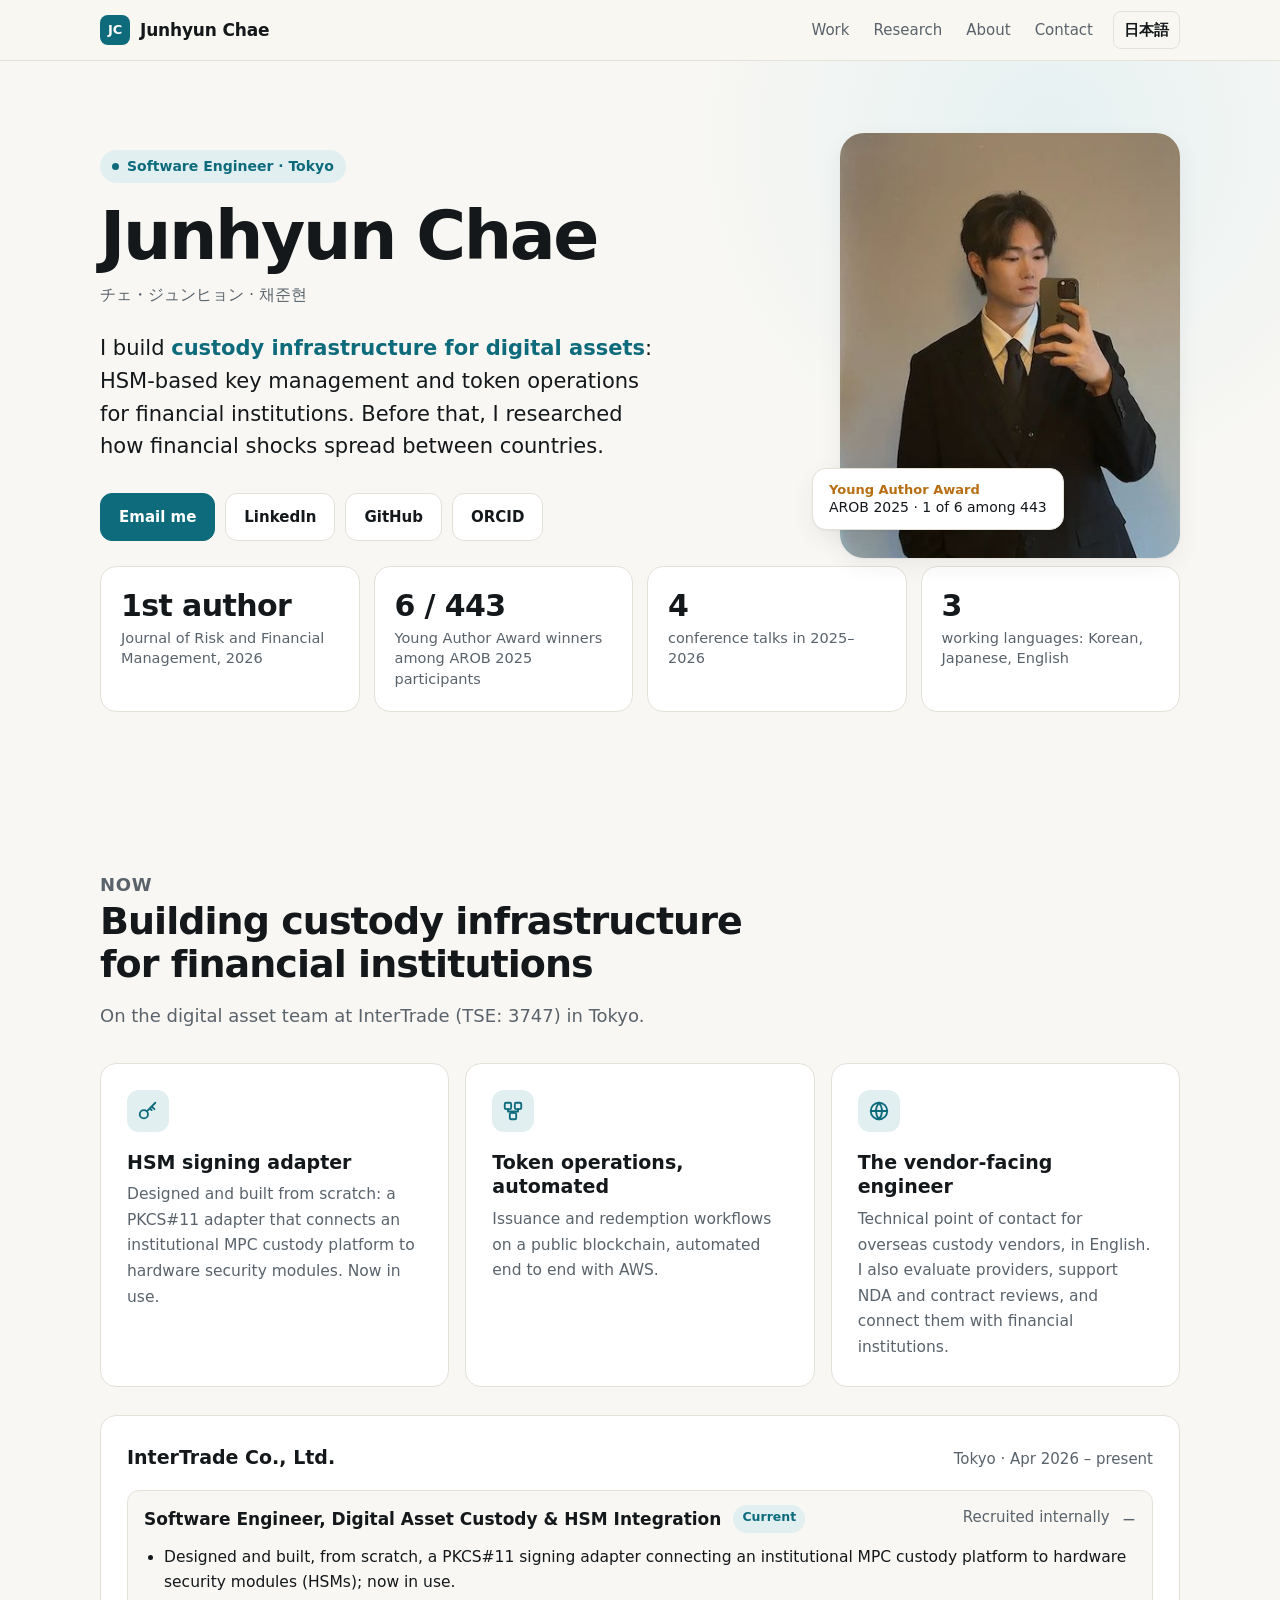
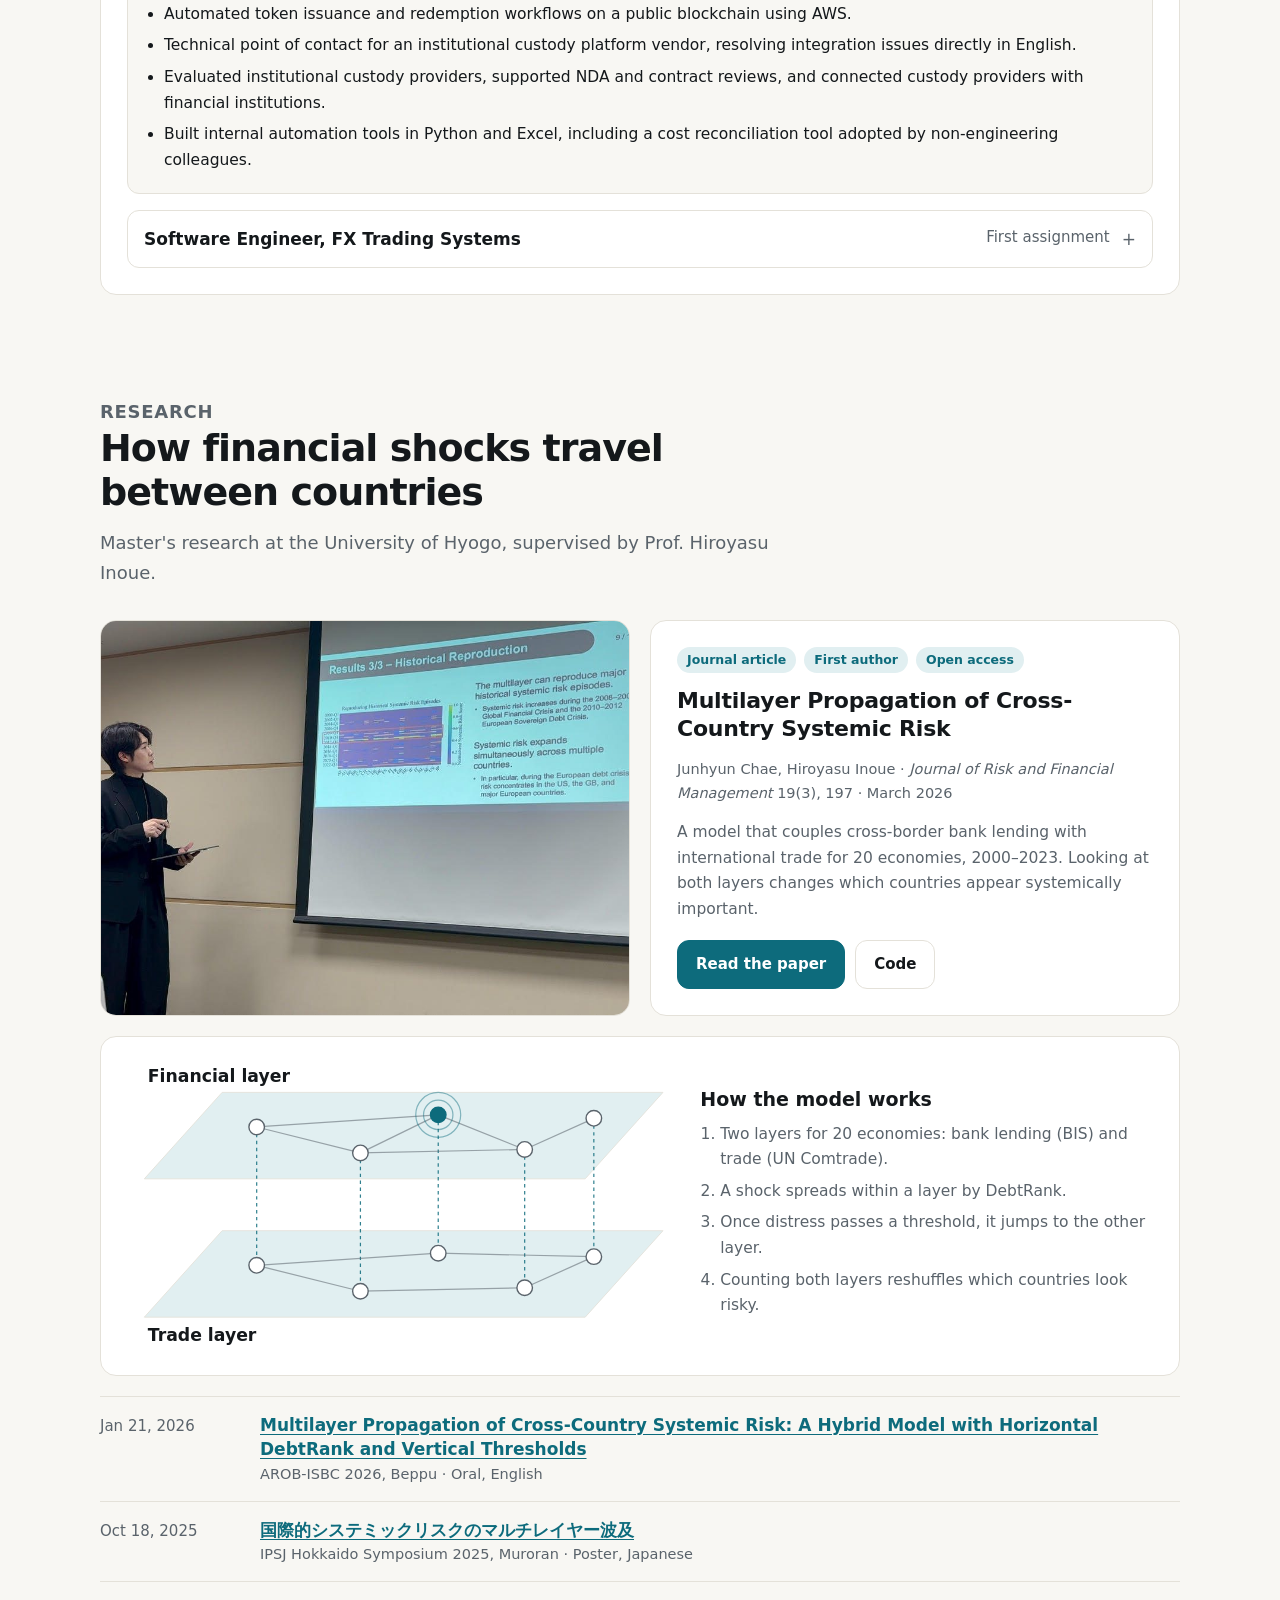
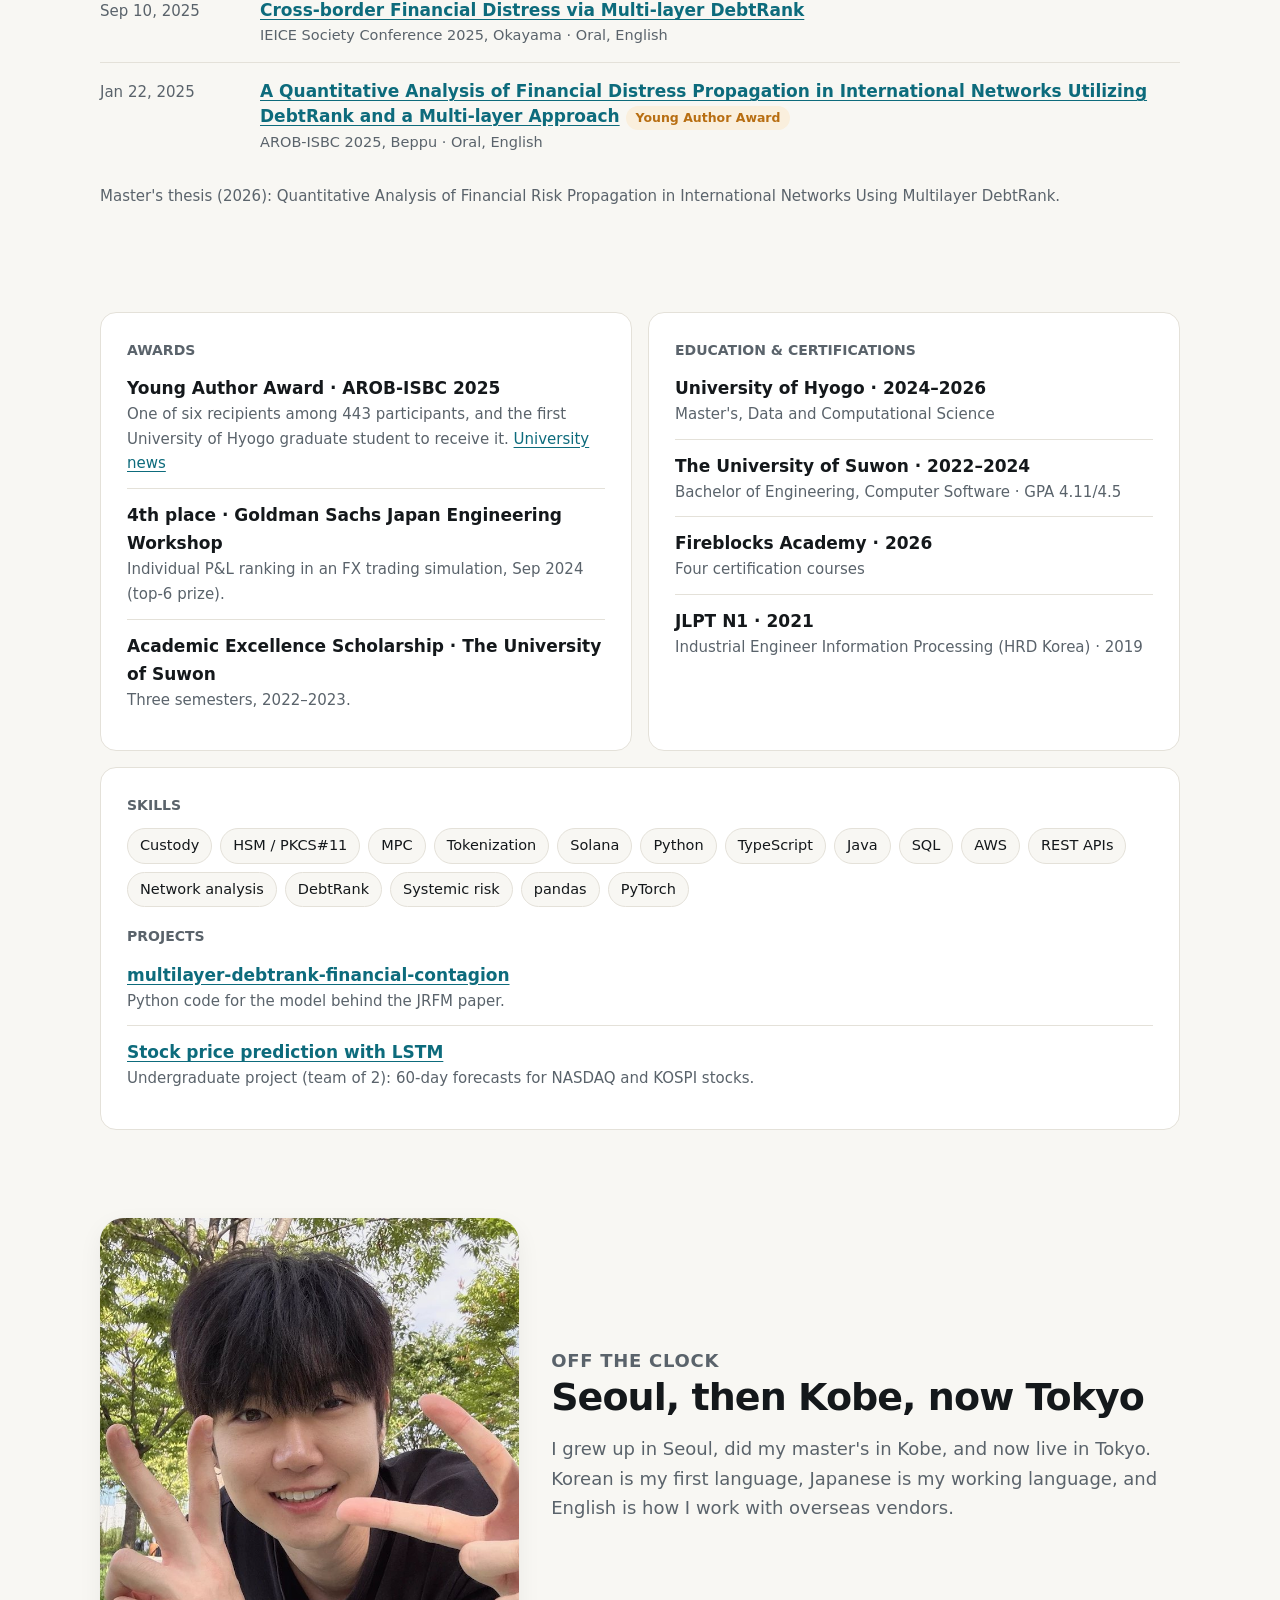
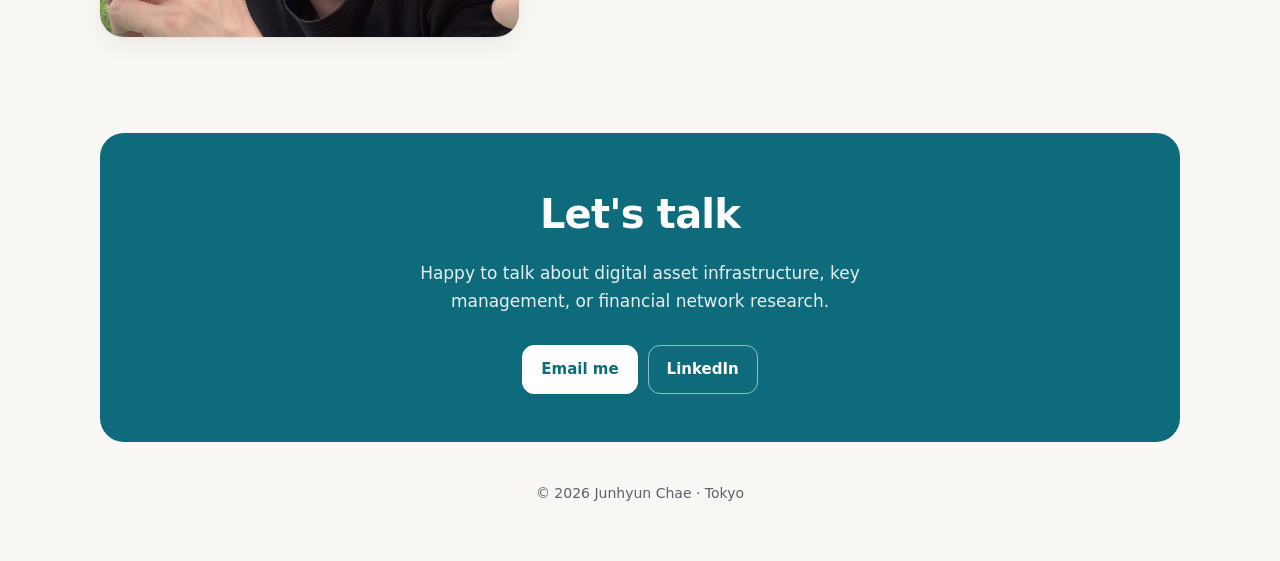
==== index.html @ 7554986f "Add photos and rework layout" ====
<!doctype html>
<html lang="en">
<head>
  <meta charset="utf-8">
  <meta name="viewport" content="width=device-width, initial-scale=1">
  <title>Junhyun Chae | Digital Asset Infrastructure Engineer</title>
  <meta name="description" content="Junhyun Chae is a software engineer in Tokyo building institutional digital asset infrastructure (custody, HSM-based key management, token operations), with a research background in cross-country systemic risk.">
  <meta property="og:title" content="Junhyun Chae | Digital Asset Infrastructure Engineer">
  <meta property="og:description" content="Software engineer in Tokyo building custody infrastructure for financial institutions. First-author JRFM paper on systemic risk.">
  <meta property="og:type" content="profile">
  <meta property="og:image" content="https://junhyun-chae.github.io/assets/img/portrait.jpg">
  <link rel="alternate" hreflang="en" href="https://junhyun-chae.github.io/">
  <link rel="alternate" hreflang="ja" href="https://junhyun-chae.github.io/ja/">
  <link rel="icon" href="assets/favicon.svg" type="image/svg+xml">
  <link rel="stylesheet" href="assets/style.css">
  <script type="application/ld+json">
  {
    "@context": "https://schema.org",
    "@type": "Person",
    "name": "Junhyun Chae",
    "alternateName": ["チェ・ジュンヒョン", "채준현"],
    "url": "https://junhyun-chae.github.io/",
    "image": "https://junhyun-chae.github.io/assets/img/portrait.jpg",
    "jobTitle": "Software Engineer",
    "worksFor": { "@type": "Organization", "name": "InterTrade Co., Ltd." },
    "alumniOf": [
      { "@type": "CollegeOrUniversity", "name": "University of Hyogo" },
      { "@type": "CollegeOrUniversity", "name": "The University of Suwon" }
    ],
    "address": { "@type": "PostalAddress", "addressLocality": "Tokyo", "addressCountry": "JP" },
    "knowsLanguage": ["ko", "ja", "en"],
    "sameAs": [
      "https://www.linkedin.com/in/junhyun-chae-654414443/",
      "https://github.com/Junhyun-Chae",
      "https://orcid.org/0009-0007-5531-7071"
    ]
  }
  </script>
</head>
<body>
  <header class="site-header">
    <div class="container">
      <a class="brand" href="#top"><span class="brand-mark">JC</span>Junhyun Chae</a>
      <nav class="nav" aria-label="Main">
        <a class="hide-sm" href="#work">Work</a>
        <a class="hide-sm" href="#research">Research</a>
        <a class="hide-sm" href="#about">About</a>
        <a class="hide-sm" href="#contact">Contact</a>
        <a class="lang" href="ja/" lang="ja" hreflang="ja">日本語</a>
      </nav>
    </div>
  </header>

  <main id="top">
    <section class="hero">
      <div class="container hero-grid">
        <div>
          <p class="eyebrow">Software Engineer · Tokyo</p>
          <h1>Junhyun Chae</h1>
          <p class="alt-names"><span lang="ja">チェ・ジュンヒョン</span> · <span lang="ko">채준현</span></p>
          <p class="lead">I build <strong>custody infrastructure for digital assets</strong>: HSM-based key management and token operations for financial institutions. Before that, I researched how financial shocks spread between countries.</p>
          <div class="cta">
            <a class="btn primary" href="mailto:smiledanny@gmail.com">Email me</a>
            <a class="btn" href="https://www.linkedin.com/in/junhyun-chae-654414443/" rel="me">LinkedIn</a>
            <a class="btn" href="https://github.com/Junhyun-Chae" rel="me">GitHub</a>
            <a class="btn" href="https://orcid.org/0009-0007-5531-7071" rel="me">ORCID</a>
          </div>
        </div>
        <div class="portrait">
          <img src="assets/img/portrait.jpg" width="370" height="462" alt="Portrait of Junhyun Chae in a dark suit" fetchpriority="high">
          <div class="tag"><b>Young Author Award</b>AROB 2025 · 1 of 6 among 443</div>
        </div>
      </div>
      <div class="container">
        <div class="stats">
          <div class="stat"><span class="num">1st author</span><span class="label">Journal of Risk and Financial Management, 2026</span></div>
          <div class="stat"><span class="num">6 / 443</span><span class="label">Young Author Award winners among AROB 2025 participants</span></div>
          <div class="stat"><span class="num">4</span><span class="label">conference talks in 2025–2026</span></div>
          <div class="stat"><span class="num">3</span><span class="label">working languages: Korean, Japanese, English</span></div>
        </div>
      </div>
    </section>

    <section class="section" id="work">
      <div class="container">
        <div class="section-head">
          <p class="kicker">NOW</p>
          <h2>Building custody infrastructure for financial institutions</h2>
          <p>On the digital asset team at InterTrade (TSE: 3747) in Tokyo.</p>
        </div>
        <div class="cards">
          <article class="card">
            <div class="icon" aria-hidden="true"><svg width="22" height="22" viewBox="0 0 24 24" fill="none" stroke="currentColor" stroke-width="2" stroke-linecap="round" stroke-linejoin="round"><circle cx="7.5" cy="15.5" r="4.5"/><path d="M10.7 12.3 20 3m-4 4 3 3m-5-1 2 2"/></svg></div>
            <h3>HSM signing adapter</h3>
            <p>Designed and built from scratch: a PKCS#11 adapter that connects an institutional MPC custody platform to hardware security modules. Now in use.</p>
          </article>
          <article class="card">
            <div class="icon" aria-hidden="true"><svg width="22" height="22" viewBox="0 0 24 24" fill="none" stroke="currentColor" stroke-width="2" stroke-linecap="round" stroke-linejoin="round"><rect x="3" y="3" width="7" height="7" rx="1.5"/><rect x="14" y="3" width="7" height="7" rx="1.5"/><rect x="8.5" y="14" width="7" height="7" rx="1.5"/><path d="M6.5 10v2.5h11V10M12 12.5V14"/></svg></div>
            <h3>Token operations, automated</h3>
            <p>Issuance and redemption workflows on a public blockchain, automated end to end with AWS.</p>
          </article>
          <article class="card">
            <div class="icon" aria-hidden="true"><svg width="22" height="22" viewBox="0 0 24 24" fill="none" stroke="currentColor" stroke-width="2" stroke-linecap="round" stroke-linejoin="round"><circle cx="12" cy="12" r="9"/><path d="M3 12h18M12 3a14 14 0 0 1 0 18M12 3a14 14 0 0 0 0 18"/></svg></div>
            <h3>The vendor-facing engineer</h3>
            <p>Technical point of contact for overseas custody vendors, in English. I also evaluate providers, support NDA and contract reviews, and connect them with financial institutions.</p>
          </article>
        </div>

        <div class="timeline">
          <div class="timeline-head">
            <h3>InterTrade Co., Ltd.</h3>
            <span class="muted">Tokyo · Apr 2026 – present</span>
          </div>
          <details class="role" open>
            <summary>Software Engineer, Digital Asset Custody &amp; HSM Integration <span class="pill">Current</span><span class="when">Recruited internally</span></summary>
            <ul>
              <li>Designed and built, from scratch, a PKCS#11 signing adapter connecting an institutional MPC custody platform to hardware security modules (HSMs); now in use.</li>
              <li>Automated token issuance and redemption workflows on a public blockchain using AWS.</li>
              <li>Technical point of contact for an institutional custody platform vendor, resolving integration issues directly in English.</li>
              <li>Evaluated institutional custody providers, supported NDA and contract reviews, and connected custody providers with financial institutions.</li>
              <li>Built internal automation tools in Python and Excel, including a cost reconciliation tool adopted by non-engineering colleagues.</li>
            </ul>
          </details>
          <details class="role">
            <summary>Software Engineer, FX Trading Systems <span class="when">First assignment</span></summary>
            <ul>
              <li>Developed and maintained programs for an FX trading system, including resilience tests that keep customer trading running during database outages.</li>
              <li>Refactored a market-rate retrieval tool in Python and built a packaged rate-retrieval application for a client.</li>
            </ul>
          </details>
        </div>
      </div>
    </section>

    <section class="section" id="research">
      <div class="container">
        <div class="section-head">
          <p class="kicker">RESEARCH</p>
          <h2>How financial shocks travel between countries</h2>
          <p>Master's research at the University of Hyogo, supervised by Prof. Hiroyasu Inoue.</p>
        </div>

        <div class="research-grid">
          <figure class="photo-card">
            <img src="assets/img/talk.jpg" width="1182" height="665" loading="lazy" alt="Junhyun Chae presenting results of the multilayer systemic risk model">
          </figure>
          <article class="card paper">
            <div class="badge-row">
              <span class="badge">Journal article</span>
              <span class="badge">First author</span>
              <span class="badge">Open access</span>
            </div>
            <h3>Multilayer Propagation of Cross-Country Systemic Risk</h3>
            <p class="authors">Junhyun Chae, Hiroyasu Inoue · <i>Journal of Risk and Financial Management</i> 19(3), 197 · March 2026</p>
            <p>A model that couples cross-border bank lending with international trade for 20 economies, 2000–2023. Looking at both layers changes which countries appear systemically important.</p>
            <div class="actions">
              <a class="btn primary" href="https://doi.org/10.3390/jrfm19030197">Read the paper</a>
              <a class="btn" href="https://github.com/Junhyun-Chae/multilayer-debtrank-financial-contagion">Code</a>
            </div>
          </article>
        </div>

        <div class="card model">
          <svg viewBox="0 0 640 330" role="img" aria-label="Two coupled network layers. A shock spreads within each layer and crosses between layers.">
            <polygon class="fig-plane" points="110,34 620,34 530,134 20,134"/>
            <polygon class="fig-plane" points="110,194 620,194 530,294 20,294"/>
            <text class="fig-label" x="24" y="22">Financial layer</text>
            <text class="fig-label" x="24" y="322">Trade layer</text>
            <line class="fig-link" x1="150" y1="74" x2="150" y2="234"/>
            <line class="fig-link" x1="270" y1="104" x2="270" y2="264"/>
            <line class="fig-link" x1="360" y1="60" x2="360" y2="220"/>
            <line class="fig-link" x1="460" y1="100" x2="460" y2="260"/>
            <line class="fig-link" x1="540" y1="64" x2="540" y2="224"/>
            <line class="fig-edge" x1="150" y1="74" x2="270" y2="104"/>
            <line class="fig-edge" x1="270" y1="104" x2="360" y2="60"/>
            <line class="fig-edge" x1="360" y1="60" x2="460" y2="100"/>
            <line class="fig-edge" x1="460" y1="100" x2="540" y2="64"/>
            <line class="fig-edge" x1="150" y1="74" x2="360" y2="60"/>
            <line class="fig-edge" x1="270" y1="104" x2="460" y2="100"/>
            <line class="fig-edge" x1="150" y1="234" x2="270" y2="264"/>
            <line class="fig-edge" x1="270" y1="264" x2="460" y2="260"/>
            <line class="fig-edge" x1="360" y1="220" x2="540" y2="224"/>
            <line class="fig-edge" x1="150" y1="234" x2="360" y2="220"/>
            <line class="fig-edge" x1="460" y1="260" x2="540" y2="224"/>
            <circle class="fig-ring" cx="360" cy="60" r="26"/>
            <circle class="fig-ring" cx="360" cy="60" r="17"/>
            <circle class="fig-node" cx="150" cy="74" r="9"/>
            <circle class="fig-node" cx="270" cy="104" r="9"/>
            <circle class="fig-node fig-shock" cx="360" cy="60" r="9"/>
            <circle class="fig-node" cx="460" cy="100" r="9"/>
            <circle class="fig-node" cx="540" cy="64" r="9"/>
            <circle class="fig-node" cx="150" cy="234" r="9"/>
            <circle class="fig-node" cx="270" cy="264" r="9"/>
            <circle class="fig-node" cx="360" cy="220" r="9"/>
            <circle class="fig-node" cx="460" cy="260" r="9"/>
            <circle class="fig-node" cx="540" cy="224" r="9"/>
          </svg>
          <div>
            <h3>How the model works</h3>
            <ol>
              <li>Two layers for 20 economies: bank lending (BIS) and trade (UN Comtrade).</li>
              <li>A shock spreads within a layer by DebtRank.</li>
              <li>Once distress passes a threshold, it jumps to the other layer.</li>
              <li>Counting both layers reshuffles which countries look risky.</li>
            </ol>
          </div>
        </div>

        <ul class="talks" aria-label="Presentations">
          <li><span class="date">Jan 21, 2026</span><span class="title"><a href="https://isarob.org/symposium/programs/arob31/Abstracts.pdf">Multilayer Propagation of Cross-Country Systemic Risk: A Hybrid Model with Horizontal DebtRank and Vertical Thresholds</a><span class="venue">AROB-ISBC 2026, Beppu · Oral, English</span></span></li>
          <li><span class="date">Oct 18, 2025</span><span class="title"><a href="https://hokkaido.ipsj.or.jp/info2025/info2025program.pdf" lang="ja">国際的システミックリスクのマルチレイヤー波及</a><span class="venue">IPSJ Hokkaido Symposium 2025, Muroran · Poster, Japanese</span></span></li>
          <li><span class="date">Sep 10, 2025</span><span class="title"><a href="https://pub.confit.atlas.jp/ja/event/society2025/presentation/N-1-14">Cross-border Financial Distress via Multi-layer DebtRank</a><span class="venue">IEICE Society Conference 2025, Okayama · Oral, English</span></span></li>
          <li><span class="date">Jan 22, 2025</span><span class="title"><a href="https://isarob.org/symposium/programs/arob30/Abstracts.pdf">A Quantitative Analysis of Financial Distress Propagation in International Networks Utilizing DebtRank and a Multi-layer Approach</a> <span class="badge warm">Young Author Award</span><span class="venue">AROB-ISBC 2025, Beppu · Oral, English</span></span></li>
        </ul>
        <p class="muted">Master's thesis (2026): Quantitative Analysis of Financial Risk Propagation in International Networks Using Multilayer DebtRank.</p>
      </div>
    </section>

    <section class="section">
      <div class="container split">
        <article class="card">
          <h4>AWARDS</h4>
          <ul class="list" style="margin-top:12px">
            <li><span class="what">Young Author Award · AROB-ISBC 2025</span><span class="detail">One of six recipients among 443 participants, and the first University of Hyogo graduate student to receive it. <a href="https://u-hyogo-gsis.org/topics/%E5%8D%9A%E5%A3%AB%E5%89%8D%E6%9C%9F%E8%AA%B2%E7%A8%8B1%E5%B9%B4-%E3%83%81%E3%82%A7%E3%82%B8%E3%83%A5%E3%83%B3%E3%83%92%E3%83%A7%E3%83%B3%E3%81%95%E3%82%93%E3%81%AE%E5%8F%97%E8%B3%9E/">University news</a></span></li>
            <li><span class="what">4th place · Goldman Sachs Japan Engineering Workshop</span><span class="detail">Individual P&amp;L ranking in an FX trading simulation, Sep 2024 (top-6 prize).</span></li>
            <li><span class="what">Academic Excellence Scholarship · The University of Suwon</span><span class="detail">Three semesters, 2022–2023.</span></li>
          </ul>
        </article>
        <article class="card">
          <h4>EDUCATION &amp; CERTIFICATIONS</h4>
          <ul class="list" style="margin-top:12px">
            <li><span class="what">University of Hyogo · 2024–2026</span><span class="detail">Master's, Data and Computational Science</span></li>
            <li><span class="what">The University of Suwon · 2022–2024</span><span class="detail">Bachelor of Engineering, Computer Software · GPA 4.11/4.5</span></li>
            <li><span class="what">Fireblocks Academy · 2026</span><span class="detail">Four certification courses</span></li>
            <li><span class="what">JLPT N1 · 2021</span><span class="detail">Industrial Engineer Information Processing (HRD Korea) · 2019</span></li>
          </ul>
        </article>
      </div>
      <div class="container" style="margin-top:16px">
        <article class="card">
          <h4>SKILLS</h4>
          <ul class="chips"><li>Custody</li><li>HSM / PKCS#11</li><li>MPC</li><li>Tokenization</li><li>Solana</li><li>Python</li><li>TypeScript</li><li>Java</li><li>SQL</li><li>AWS</li><li>REST APIs</li><li>Network analysis</li><li>DebtRank</li><li>Systemic risk</li><li>pandas</li><li>PyTorch</li></ul>
          <h4>PROJECTS</h4>
          <ul class="list" style="margin-top:12px">
            <li><a class="what" href="https://github.com/Junhyun-Chae/multilayer-debtrank-financial-contagion">multilayer-debtrank-financial-contagion</a><span class="detail">Python code for the model behind the JRFM paper.</span></li>
            <li><a class="what" href="https://github.com/Junhyun-Chae/Stock_price_prediction_LSTM">Stock price prediction with LSTM</a><span class="detail">Undergraduate project (team of 2): 60-day forecasts for NASDAQ and KOSPI stocks.</span></li>
          </ul>
        </article>
      </div>
    </section>

    <section class="section" id="about">
      <div class="container offclock">
        <img src="assets/img/offclock.jpg" width="800" height="740" loading="lazy" alt="Junhyun Chae smiling outdoors">
        <div>
          <p class="kicker">OFF THE CLOCK</p>
          <h2>Seoul, then Kobe, now Tokyo</h2>
          <p>I grew up in Seoul, did my master's in Kobe, and now live in Tokyo. Korean is my first language, Japanese is my working language, and English is how I work with overseas vendors.</p>
        </div>
      </div>
    </section>

    <div class="container">
      <section class="contact" id="contact">
        <h2>Let's talk</h2>
        <p>Happy to talk about digital asset infrastructure, key management, or financial network research.</p>
        <div class="cta">
          <a class="btn" href="mailto:smiledanny@gmail.com">Email me</a>
          <a class="btn ghost" href="https://www.linkedin.com/in/junhyun-chae-654414443/">LinkedIn</a>
        </div>
      </section>
    </div>
  </main>

  <footer>© 2026 Junhyun Chae · Tokyo</footer>

</body>
</html>
---- assets/style.css ----
:root {
  --bg: #f8f7f3;
  --bg-tint: #e6f1f2;
  --surface: #ffffff;
  --text: #14181b;
  --muted: #5a636b;
  --line: #e4e1d9;
  --accent: #0d6b7c;
  --accent-ink: #ffffff;
  --accent-soft: #e1eff1;
  --warm: #b86e12;
  --warm-soft: #faefdd;
  --shadow: 0 1px 2px rgba(20, 24, 27, 0.04), 0 8px 24px rgba(20, 24, 27, 0.06);
  --radius: 16px;
  --font: system-ui, -apple-system, "Segoe UI", "Hiragino Sans", "Hiragino Kaku Gothic ProN",
    "Noto Sans JP", "Yu Gothic", Meiryo, "Apple SD Gothic Neo", sans-serif;
  color-scheme: light;
}

@media (prefers-color-scheme: dark) {
  :root {
    --bg: #0f1214;
    --bg-tint: #10272c;
    --surface: #161a1d;
    --text: #e9ecee;
    --muted: #9aa4ac;
    --line: #262d32;
    --accent: #6cc6d8;
    --accent-ink: #062126;
    --accent-soft: #12333a;
    --warm: #f0b55f;
    --warm-soft: #33270f;
    --shadow: 0 1px 2px rgba(0, 0, 0, 0.3), 0 8px 24px rgba(0, 0, 0, 0.25);
    color-scheme: dark;
  }
}

*,
*::before,
*::after {
  box-sizing: border-box;
}

html {
  -webkit-text-size-adjust: 100%;
  scroll-behavior: smooth;
  scroll-padding-top: 72px;
}

body {
  margin: 0;
  background: var(--bg);
  color: var(--text);
  font-family: var(--font);
  font-size: 17px;
  line-height: 1.65;
}

img {
  display: block;
  max-width: 100%;
  height: auto;
}

a {
  color: var(--accent);
  text-underline-offset: 3px;
}

.container {
  width: min(1080px, 100% - 40px);
  margin: 0 auto;
}

/* Header */
.site-header {
  position: sticky;
  top: 0;
  z-index: 10;
  background: color-mix(in srgb, var(--bg) 86%, transparent);
  backdrop-filter: saturate(160%) blur(10px);
  -webkit-backdrop-filter: saturate(160%) blur(10px);
  border-bottom: 1px solid var(--line);
}

.site-header .container {
  display: flex;
  align-items: center;
  justify-content: space-between;
  gap: 16px;
  height: 60px;
}

.brand {
  display: flex;
  white-space: nowrap;
  align-items: center;
  gap: 10px;
  color: var(--text);
  text-decoration: none;
  font-weight: 700;
  letter-spacing: -0.01em;
}

.brand-mark {
  display: grid;
  place-items: center;
  width: 30px;
  height: 30px;
  border-radius: 8px;
  background: var(--accent);
  color: var(--accent-ink);
  font-size: 13px;
  font-weight: 800;
}

.nav {
  display: flex;
  align-items: center;
  gap: 4px;
  font-size: 15px;
}

.nav a {
  white-space: nowrap;
  color: var(--muted);
  text-decoration: none;
  padding: 6px 10px;
  border-radius: 8px;
}

.nav a:hover {
  color: var(--text);
  background: var(--surface);
}

.nav .lang {
  margin-left: 6px;
  border: 1px solid var(--line);
  color: var(--text);
  font-weight: 600;
}

/* Hero */
.hero {
  position: relative;
  overflow: hidden;
  padding: 72px 0 56px;
}

.hero::before {
  content: "";
  position: absolute;
  inset: -40% -10% auto auto;
  width: 720px;
  height: 720px;
  border-radius: 50%;
  background: radial-gradient(closest-side, var(--bg-tint), transparent);
  z-index: -1;
}

.hero-grid {
  display: grid;
  grid-template-columns: 1.25fr 0.75fr;
  gap: 56px;
  align-items: center;
}

.eyebrow {
  display: inline-flex;
  align-items: center;
  gap: 8px;
  margin: 0 0 18px;
  padding: 5px 12px;
  border-radius: 999px;
  background: var(--accent-soft);
  color: var(--accent);
  font-size: 14px;
  font-weight: 650;
}

.eyebrow::before {
  content: "";
  width: 7px;
  height: 7px;
  border-radius: 50%;
  background: var(--accent);
}

.hero h1 {
  margin: 0;
  line-break: strict;
  word-break: keep-all;
  font-size: clamp(44px, 7vw, 68px);
  line-height: 1.02;
  letter-spacing: -0.035em;
}

.alt-names {
  margin: 12px 0 0;
  color: var(--muted);
  font-size: 16px;
}

.lead {
  margin: 24px 0 0;
  max-width: 560px;
  font-size: clamp(18px, 2.2vw, 21px);
  line-height: 1.55;
}

.lead strong {
  color: var(--accent);
  font-weight: 650;
}

.cta {
  display: flex;
  flex-wrap: wrap;
  gap: 10px;
  margin-top: 30px;
}

.btn {
  display: inline-flex;
  align-items: center;
  gap: 8px;
  padding: 11px 18px;
  border-radius: 12px;
  border: 1px solid var(--line);
  background: var(--surface);
  color: var(--text);
  font-size: 15px;
  font-weight: 650;
  text-decoration: none;
  transition: transform 0.15s ease, border-color 0.15s ease;
}

.btn:hover {
  transform: translateY(-1px);
  border-color: var(--accent);
}

.btn.primary {
  background: var(--accent);
  border-color: var(--accent);
  color: var(--accent-ink);
}

.portrait {
  position: relative;
  justify-self: end;
  width: min(340px, 100%);
}

.portrait img {
  width: 100%;
  aspect-ratio: 4 / 5;
  object-fit: cover;
  border-radius: 24px;
  box-shadow: var(--shadow);
}

.portrait .tag {
  position: absolute;
  left: -28px;
  bottom: 28px;
  padding: 12px 16px;
  border-radius: 14px;
  background: var(--surface);
  border: 1px solid var(--line);
  box-shadow: var(--shadow);
  font-size: 14px;
  line-height: 1.35;
}

.portrait .tag b {
  display: block;
  color: var(--warm);
  font-size: 13px;
}

:lang(ja) .hero h1 {
  font-size: clamp(34px, 9vw, 64px);
}

/* Stats */
.stats {
  display: grid;
  grid-template-columns: repeat(4, 1fr);
  gap: 14px;
  margin-top: 8px;
}

.stat {
  padding: 22px 20px;
  border-radius: var(--radius);
  background: var(--surface);
  border: 1px solid var(--line);
}

.stat .num {
  display: block;
  font-size: 30px;
  font-weight: 800;
  letter-spacing: -0.02em;
  line-height: 1.1;
}

.stat .label {
  display: block;
  margin-top: 6px;
  color: var(--muted);
  font-size: 14.5px;
  line-height: 1.4;
}

/* Sections */
.section {
  padding: 88px 0 0;
}

.section-head {
  max-width: 680px;
  margin-bottom: 32px;
}

.kicker {
  margin: 0 0 8px;
  color: var(--accent);
  font-size: 14px;
  font-weight: 700;
  letter-spacing: 0.04em;
}

.section h2 {
  margin: 0;
  font-size: clamp(28px, 4vw, 38px);
  line-height: 1.15;
  letter-spacing: -0.025em;
}

.section-head p {
  margin: 14px 0 0;
  color: var(--muted);
  font-size: 18px;
}

/* Feature cards */
.cards {
  display: grid;
  grid-template-columns: repeat(3, 1fr);
  gap: 16px;
}

.card {
  padding: 26px;
  border-radius: var(--radius);
  background: var(--surface);
  border: 1px solid var(--line);
}

.card .icon {
  display: grid;
  place-items: center;
  width: 42px;
  height: 42px;
  margin-bottom: 18px;
  border-radius: 12px;
  background: var(--accent-soft);
  color: var(--accent);
}

.card h3 {
  margin: 0 0 8px;
  font-size: 19px;
  line-height: 1.3;
}

.card p {
  margin: 0;
  color: var(--muted);
  font-size: 15.5px;
}

/* Timeline */
.timeline {
  margin-top: 28px;
  padding: 26px;
  border-radius: var(--radius);
  background: var(--surface);
  border: 1px solid var(--line);
}

.timeline-head {
  display: flex;
  flex-wrap: wrap;
  justify-content: space-between;
  gap: 4px 16px;
  align-items: baseline;
}

.timeline-head h3 {
  margin: 0;
  font-size: 19px;
}

.muted {
  color: var(--muted);
  font-size: 15px;
}

details.role {
  margin-top: 16px;
  padding: 14px 16px;
  border-radius: 12px;
  border: 1px solid var(--line);
}

details.role[open] {
  background: var(--bg);
}

details.role summary {
  display: flex;
  flex-wrap: wrap;
  justify-content: space-between;
  gap: 4px 12px;
  cursor: pointer;
  list-style: none;
  font-weight: 650;
}

details.role summary::-webkit-details-marker {
  display: none;
}

details.role summary::after {
  content: "+";
  color: var(--muted);
  font-weight: 400;
}

details.role[open] summary::after {
  content: "−";
}

details.role summary .when {
  margin-left: auto;
  color: var(--muted);
  font-weight: 400;
  font-size: 15px;
}

details.role ul {
  margin: 12px 0 2px;
  padding-left: 20px;
  font-size: 15.5px;
}

details.role li {
  margin: 6px 0;
}

.pill {
  display: inline-block;
  padding: 2px 9px;
  border-radius: 999px;
  background: var(--accent-soft);
  color: var(--accent);
  font-size: 12.5px;
  font-weight: 700;
  vertical-align: 2px;
}

/* Research */
.research-grid {
  display: grid;
  grid-template-columns: 1fr 1fr;
  gap: 20px;
  align-items: stretch;
}

.photo-card {
  margin: 0;
  overflow: hidden;
  border-radius: var(--radius);
  background: var(--surface);
  border: 1px solid var(--line);
}

.photo-card img {
  width: 100%;
  height: 100%;
  min-height: 280px;
  object-fit: cover;
}

.paper {
  display: flex;
  flex-direction: column;
}

.paper .badge-row {
  display: flex;
  flex-wrap: wrap;
  gap: 8px;
  margin-bottom: 14px;
}

.badge {
  display: inline-block;
  padding: 3px 10px;
  border-radius: 999px;
  background: var(--accent-soft);
  color: var(--accent);
  font-size: 12.5px;
  font-weight: 700;
}

.badge.warm {
  background: var(--warm-soft);
  color: var(--warm);
}

.paper h3 {
  font-size: 22px;
  line-height: 1.25;
  letter-spacing: -0.01em;
}

.paper .authors {
  margin: 8px 0 14px;
  color: var(--muted);
  font-size: 14.5px;
}

.paper .actions {
  display: flex;
  flex-wrap: wrap;
  gap: 10px;
  margin-top: auto;
  padding-top: 18px;
}

.model {
  margin-top: 20px;
  display: grid;
  grid-template-columns: 1.1fr 0.9fr;
  gap: 20px;
  align-items: center;
}

.model svg {
  display: block;
  width: 100%;
  height: auto;
}

.model h3 {
  margin: 0 0 10px;
  font-size: 19px;
}

.model ol {
  margin: 0;
  padding-left: 20px;
  color: var(--muted);
  font-size: 15.5px;
}

.model li {
  margin: 6px 0;
}

.fig-plane {
  fill: var(--accent-soft);
  stroke: var(--line);
}

.fig-edge {
  stroke: var(--muted);
  stroke-width: 1.4;
  opacity: 0.55;
}

.fig-link {
  stroke: var(--accent);
  stroke-width: 1.4;
  stroke-dasharray: 4 4;
  opacity: 0.85;
}

.fig-node {
  fill: var(--surface);
  stroke: var(--muted);
  stroke-width: 1.6;
}

.fig-shock {
  fill: var(--accent);
  stroke: var(--accent);
}

.fig-ring {
  fill: none;
  stroke: var(--accent);
  stroke-width: 1.4;
  opacity: 0.45;
}

.fig-label {
  fill: var(--text);
  font-family: var(--font);
  font-size: 20px;
  font-weight: 650;
}

.talks {
  margin: 20px 0 0;
  padding: 0;
  list-style: none;
}

.talks li {
  display: grid;
  grid-template-columns: 140px 1fr;
  gap: 4px 20px;
  padding: 16px 0;
  border-top: 1px solid var(--line);
}

.talks .date {
  color: var(--muted);
  font-size: 15px;
  padding-top: 1px;
}

.talks .title {
  font-weight: 600;
  line-height: 1.45;
}

.talks .venue {
  display: block;
  margin-top: 2px;
  color: var(--muted);
  font-size: 14.5px;
  font-weight: 400;
}

/* Two-column info */
.split {
  display: grid;
  grid-template-columns: 1fr 1fr;
  gap: 16px;
}

.list {
  margin: 0;
  padding: 0;
  list-style: none;
}

.list li {
  padding: 12px 0;
  border-top: 1px solid var(--line);
}

.list li:first-child {
  border-top: 0;
  padding-top: 0;
}

.list .what {
  font-weight: 650;
}

.list .detail {
  display: block;
  color: var(--muted);
  font-size: 15px;
}

.chips {
  display: flex;
  flex-wrap: wrap;
  gap: 8px;
  margin: 10px 0 18px;
  padding: 0;
  list-style: none;
}

.chips li {
  padding: 5px 12px;
  border-radius: 999px;
  border: 1px solid var(--line);
  background: var(--bg);
  font-size: 14.5px;
}

.card h4 {
  margin: 0;
  color: var(--muted);
  font-size: 14px;
  font-weight: 650;
}

/* Off the clock */
.offclock {
  display: grid;
  grid-template-columns: 0.8fr 1.2fr;
  gap: 32px;
  align-items: center;
}

.offclock img {
  width: 100%;
  aspect-ratio: 1 / 1;
  object-fit: cover;
  border-radius: 24px;
  box-shadow: var(--shadow);
}

.offclock p {
  margin: 14px 0 0;
  font-size: 18px;
  color: var(--muted);
}

/* Contact */
.contact {
  margin: 96px 0 0;
  padding: 48px;
  border-radius: 24px;
  background: var(--accent);
  color: var(--accent-ink);
  text-align: center;
}

.contact h2 {
  margin: 0;
  font-size: clamp(28px, 4vw, 40px);
  letter-spacing: -0.02em;
}

.contact p {
  margin: 12px auto 0;
  max-width: 560px;
  opacity: 0.9;
}

.contact .cta {
  justify-content: center;
}

.contact .btn {
  background: var(--accent-ink);
  border-color: var(--accent-ink);
  color: var(--accent);
}

.contact .btn.ghost {
  background: transparent;
  border-color: color-mix(in srgb, var(--accent-ink) 55%, transparent);
  color: var(--accent-ink);
}

footer {
  padding: 40px 0 56px;
  color: var(--muted);
  font-size: 14px;
  text-align: center;
}

@media (prefers-reduced-motion: reduce) {
  html {
    scroll-behavior: auto;
  }
}

/* Responsive */
@media (max-width: 900px) {
  .cards {
    grid-template-columns: 1fr;
  }

  .stats {
    grid-template-columns: repeat(2, 1fr);
  }

  .research-grid,
  .model,
  .split {
    grid-template-columns: 1fr;
  }
}

@media (max-width: 720px) {
  .nav .hide-sm {
    display: none;
  }

  .hero {
    padding: 40px 0 36px;
  }

  .hero-grid {
    grid-template-columns: 1fr;
    gap: 36px;
  }

  .portrait {
    order: -1;
    justify-self: start;
    width: min(230px, 62%);
  }

  .portrait .tag {
    left: auto;
    right: -16px;
  }

  .offclock {
    grid-template-columns: 1fr;
  }

  .offclock img {
    width: min(320px, 100%);
  }

  .talks li {
    grid-template-columns: 1fr;
  }

  .contact {
    padding: 36px 22px;
  }

  .section {
    padding-top: 64px;
  }

  .fig-label {
    font-size: 26px;
  }
}

@media print {
  .site-header,
  .cta,
  .contact,
  .offclock img,
  .photo-card {
    display: none;
  }

}
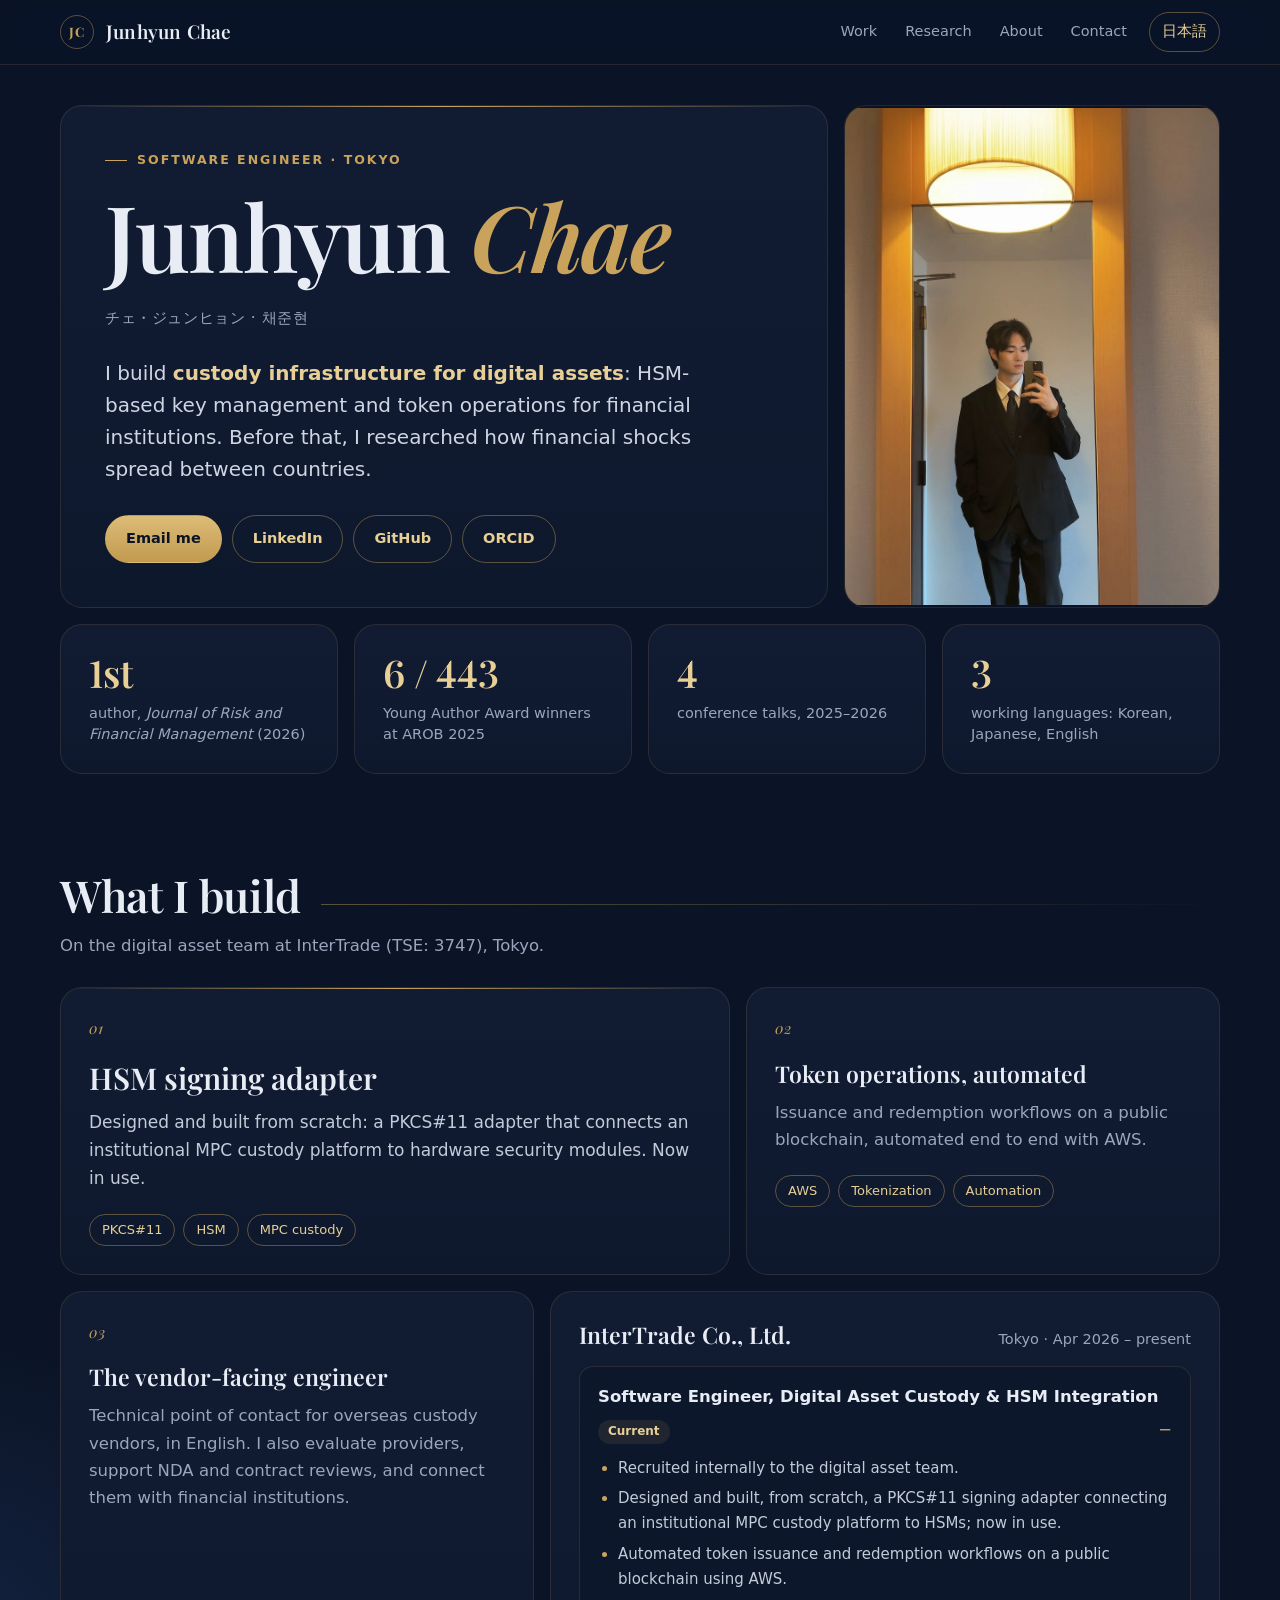
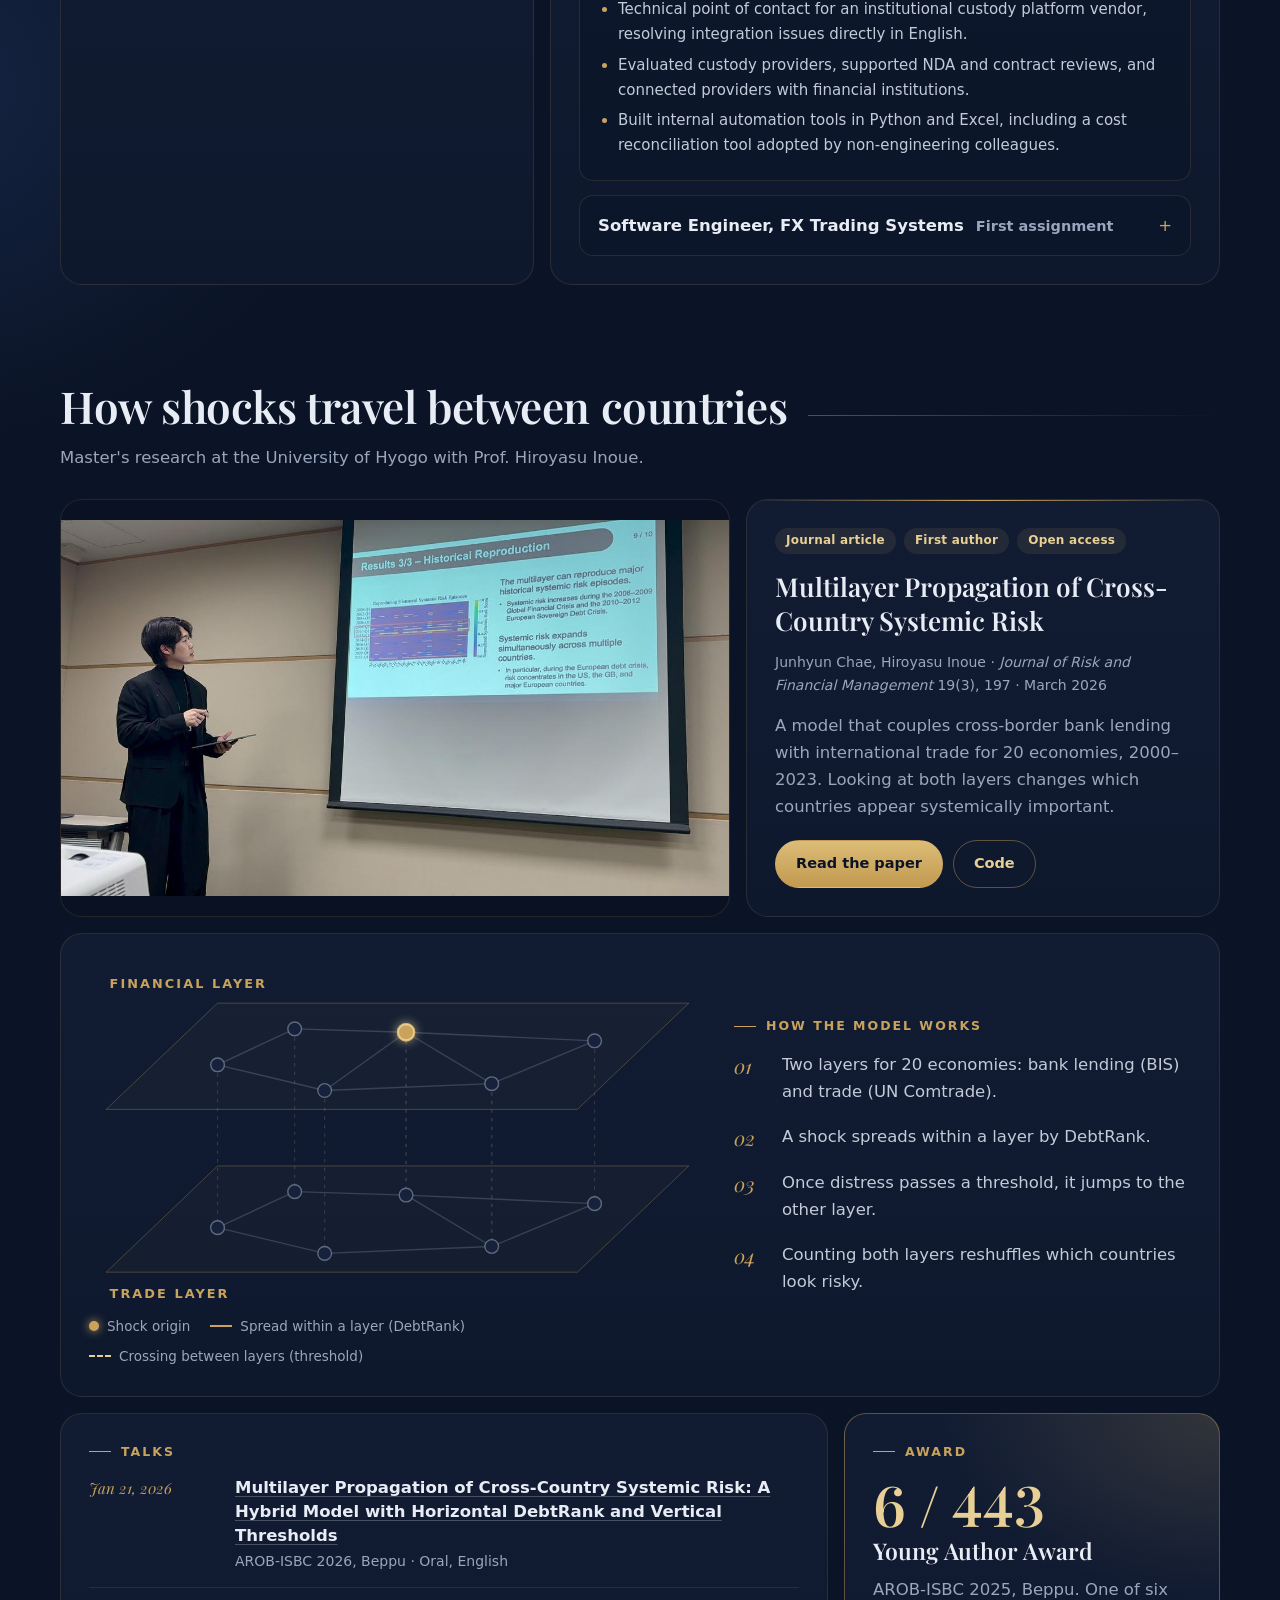
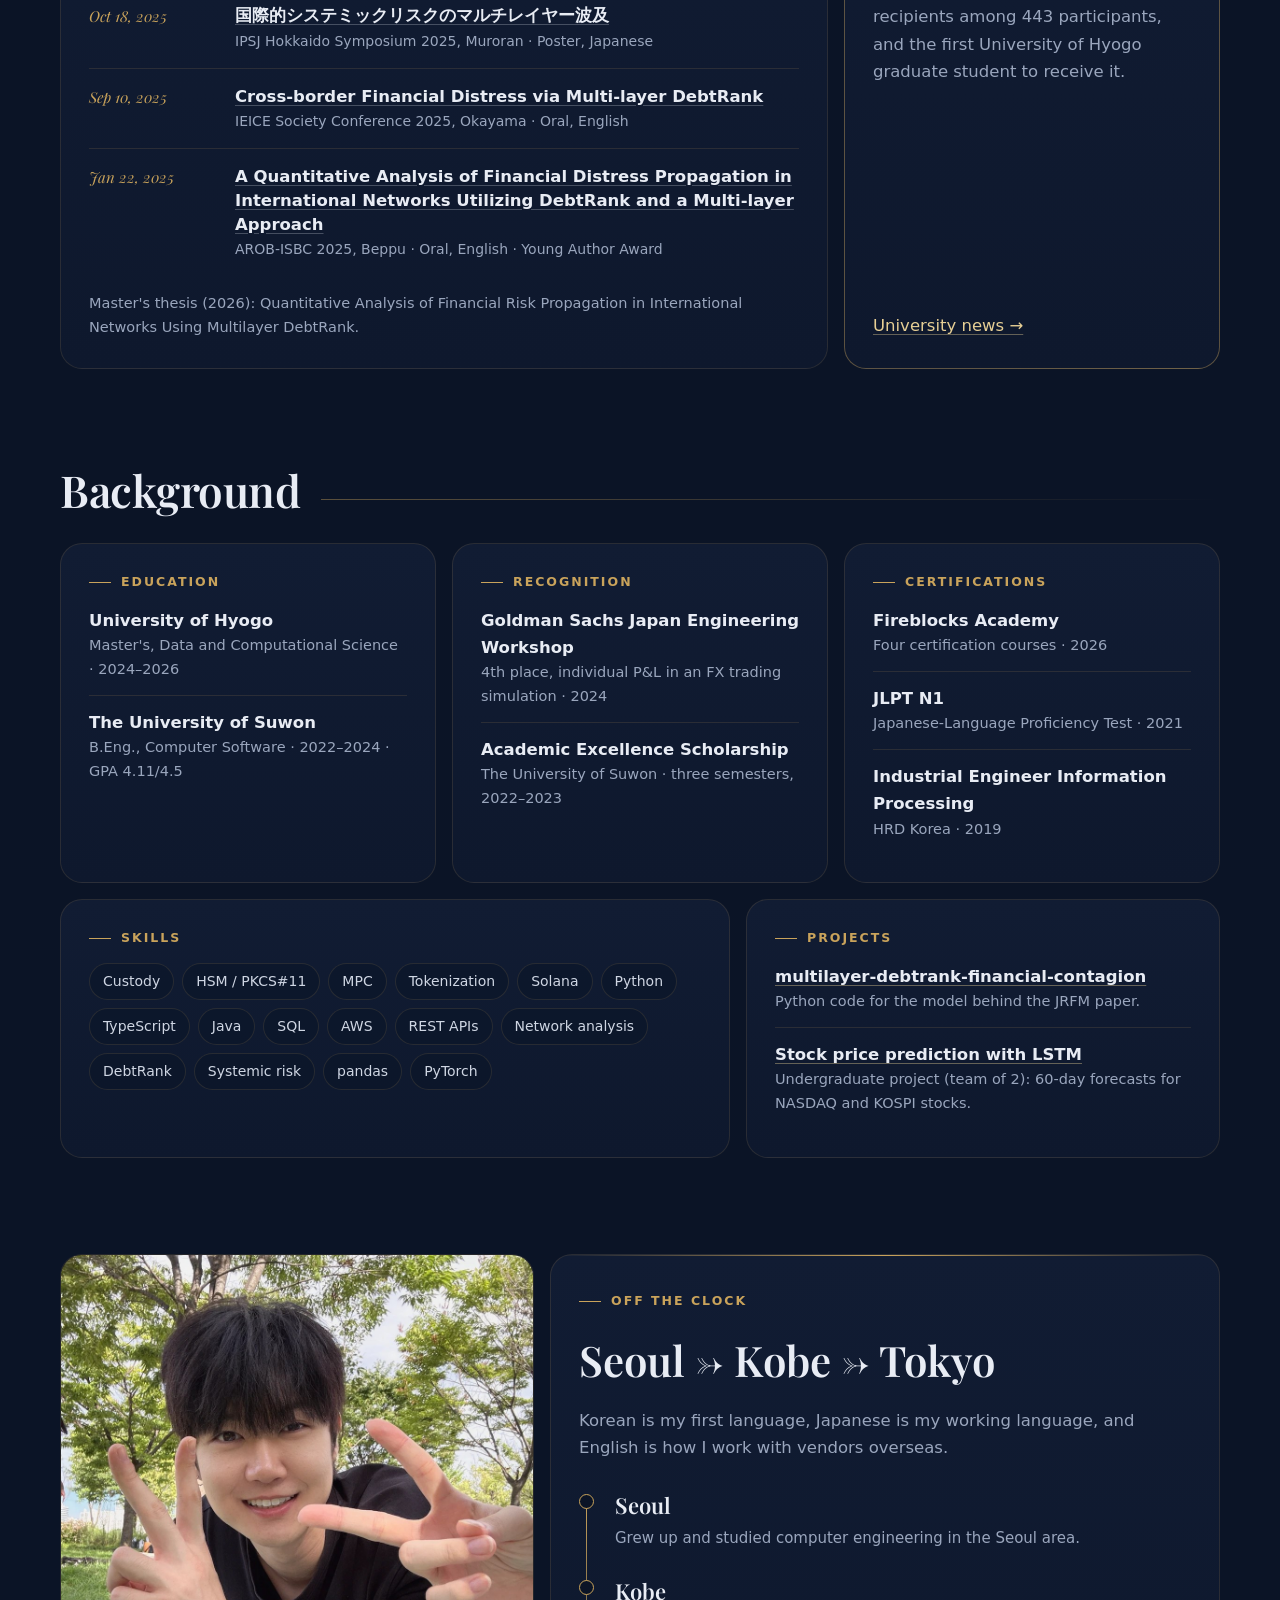
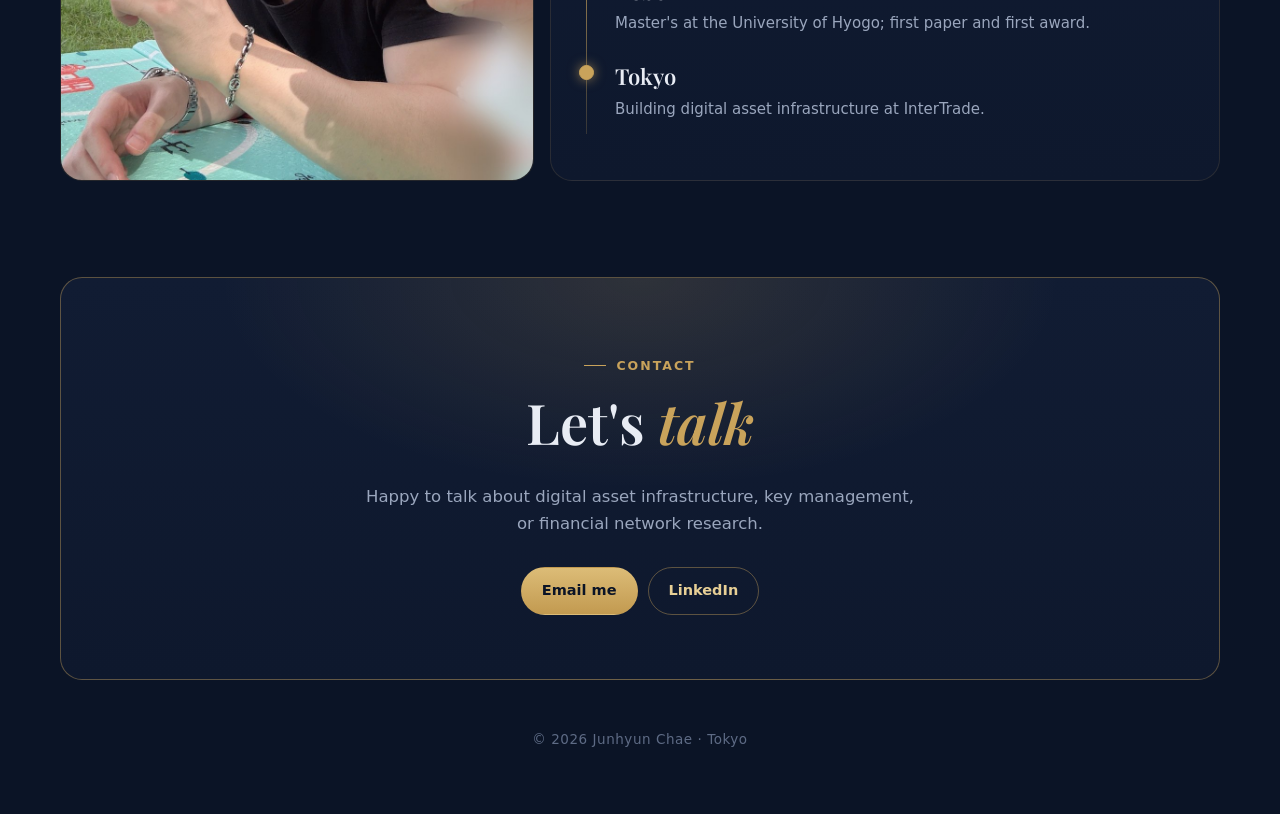
==== commit 65863505: "Redesign: navy and gold" ====
--- a/index.html
+++ b/index.html
@@ -5,6 +5,7 @@
   <meta name="viewport" content="width=device-width, initial-scale=1">
   <title>Junhyun Chae | Digital Asset Infrastructure Engineer</title>
   <meta name="description" content="Junhyun Chae is a software engineer in Tokyo building institutional digital asset infrastructure (custody, HSM-based key management, token operations), with a research background in cross-country systemic risk.">
+  <meta name="theme-color" content="#0b1426">
   <meta property="og:title" content="Junhyun Chae | Digital Asset Infrastructure Engineer">
   <meta property="og:description" content="Software engineer in Tokyo building custody infrastructure for financial institutions. First-author JRFM paper on systemic risk.">
   <meta property="og:type" content="profile">
@@ -12,7 +13,10 @@
   <link rel="alternate" hreflang="en" href="https://junhyun-chae.github.io/">
   <link rel="alternate" hreflang="ja" href="https://junhyun-chae.github.io/ja/">
   <link rel="icon" href="assets/favicon.svg" type="image/svg+xml">
-  <link rel="stylesheet" href="assets/style.css">
+  <link rel="preconnect" href="https://fonts.googleapis.com">
+  <link rel="preconnect" href="https://fonts.gstatic.com" crossorigin>
+  <link rel="stylesheet" href="https://fonts.googleapis.com/css2?family=Playfair+Display:ital,wght@0,500;0,600;0,700;1,500;1,600&amp;display=swap">
+  <link rel="stylesheet" href="assets/style.css?v=7">
   <script type="application/ld+json">
   {
     "@context": "https://schema.org",
@@ -53,226 +57,263 @@
 
   <main id="top">
     <section class="hero">
-      <div class="container hero-grid">
-        <div>
-          <p class="eyebrow">Software Engineer · Tokyo</p>
-          <h1>Junhyun Chae</h1>
+      <div class="container bento">
+        <div class="tile hero-main span-8 accent">
+          <p class="label">Software Engineer · Tokyo</p>
+          <h1>Junhyun <em>Chae</em></h1>
           <p class="alt-names"><span lang="ja">チェ・ジュンヒョン</span> · <span lang="ko">채준현</span></p>
           <p class="lead">I build <strong>custody infrastructure for digital assets</strong>: HSM-based key management and token operations for financial institutions. Before that, I researched how financial shocks spread between countries.</p>
           <div class="cta">
-            <a class="btn primary" href="mailto:smiledanny@gmail.com">Email me</a>
+            <a class="btn gold" href="mailto:smiledanny@gmail.com">Email me</a>
             <a class="btn" href="https://www.linkedin.com/in/junhyun-chae-654414443/" rel="me">LinkedIn</a>
             <a class="btn" href="https://github.com/Junhyun-Chae" rel="me">GitHub</a>
             <a class="btn" href="https://orcid.org/0009-0007-5531-7071" rel="me">ORCID</a>
           </div>
         </div>
-        <div class="portrait">
-          <img src="assets/img/portrait.jpg" width="370" height="462" alt="Portrait of Junhyun Chae in a dark suit" fetchpriority="high">
-          <div class="tag"><b>Young Author Award</b>AROB 2025 · 1 of 6 among 443</div>
-        </div>
-      </div>
-      <div class="container">
-        <div class="stats">
-          <div class="stat"><span class="num">1st author</span><span class="label">Journal of Risk and Financial Management, 2026</span></div>
-          <div class="stat"><span class="num">6 / 443</span><span class="label">Young Author Award winners among AROB 2025 participants</span></div>
-          <div class="stat"><span class="num">4</span><span class="label">conference talks in 2025–2026</span></div>
-          <div class="stat"><span class="num">3</span><span class="label">working languages: Korean, Japanese, English</span></div>
-        </div>
+        <figure class="tile photo span-4 hero-portrait">
+          <img src="assets/img/portrait.jpg" width="840" height="1116" alt="Junhyun Chae in a dark suit, taking a mirror photo" fetchpriority="high">
+        </figure>
+      </div>
+      <div class="container bento stats" style="margin-top:16px">
+        <div class="tile stat span-3"><span class="num">1st</span><span class="txt">author, <i>Journal of Risk and Financial Management</i> (2026)</span></div>
+        <div class="tile stat span-3"><span class="num">6 / 443</span><span class="txt">Young Author Award winners at AROB 2025</span></div>
+        <div class="tile stat span-3"><span class="num">4</span><span class="txt">conference talks, 2025–2026</span></div>
+        <div class="tile stat span-3"><span class="num">3</span><span class="txt">working languages: Korean, Japanese, English</span></div>
       </div>
     </section>
 
     <section class="section" id="work">
       <div class="container">
-        <div class="section-head">
-          <p class="kicker">NOW</p>
-          <h2>Building custody infrastructure for financial institutions</h2>
-          <p>On the digital asset team at InterTrade (TSE: 3747) in Tokyo.</p>
-        </div>
-        <div class="cards">
-          <article class="card">
-            <div class="icon" aria-hidden="true"><svg width="22" height="22" viewBox="0 0 24 24" fill="none" stroke="currentColor" stroke-width="2" stroke-linecap="round" stroke-linejoin="round"><circle cx="7.5" cy="15.5" r="4.5"/><path d="M10.7 12.3 20 3m-4 4 3 3m-5-1 2 2"/></svg></div>
+        <div class="section-title"><h2>What I build</h2><span class="rule"></span></div>
+        <p class="section-sub">On the digital asset team at InterTrade (TSE: 3747), Tokyo.</p>
+        <div class="bento">
+          <article class="tile feature span-7 accent">
+            <span class="idx">01</span>
             <h3>HSM signing adapter</h3>
             <p>Designed and built from scratch: a PKCS#11 adapter that connects an institutional MPC custody platform to hardware security modules. Now in use.</p>
-          </article>
-          <article class="card">
-            <div class="icon" aria-hidden="true"><svg width="22" height="22" viewBox="0 0 24 24" fill="none" stroke="currentColor" stroke-width="2" stroke-linecap="round" stroke-linejoin="round"><rect x="3" y="3" width="7" height="7" rx="1.5"/><rect x="14" y="3" width="7" height="7" rx="1.5"/><rect x="8.5" y="14" width="7" height="7" rx="1.5"/><path d="M6.5 10v2.5h11V10M12 12.5V14"/></svg></div>
+            <ul class="tags"><li>PKCS#11</li><li>HSM</li><li>MPC custody</li></ul>
+          </article>
+          <article class="tile span-5">
+            <span class="idx">02</span>
             <h3>Token operations, automated</h3>
             <p>Issuance and redemption workflows on a public blockchain, automated end to end with AWS.</p>
-          </article>
-          <article class="card">
-            <div class="icon" aria-hidden="true"><svg width="22" height="22" viewBox="0 0 24 24" fill="none" stroke="currentColor" stroke-width="2" stroke-linecap="round" stroke-linejoin="round"><circle cx="12" cy="12" r="9"/><path d="M3 12h18M12 3a14 14 0 0 1 0 18M12 3a14 14 0 0 0 0 18"/></svg></div>
+            <ul class="tags"><li>AWS</li><li>Tokenization</li><li>Automation</li></ul>
+          </article>
+          <article class="tile span-5">
+            <span class="idx">03</span>
             <h3>The vendor-facing engineer</h3>
             <p>Technical point of contact for overseas custody vendors, in English. I also evaluate providers, support NDA and contract reviews, and connect them with financial institutions.</p>
           </article>
-        </div>
-
-        <div class="timeline">
-          <div class="timeline-head">
-            <h3>InterTrade Co., Ltd.</h3>
-            <span class="muted">Tokyo · Apr 2026 – present</span>
-          </div>
-          <details class="role" open>
-            <summary>Software Engineer, Digital Asset Custody &amp; HSM Integration <span class="pill">Current</span><span class="when">Recruited internally</span></summary>
-            <ul>
-              <li>Designed and built, from scratch, a PKCS#11 signing adapter connecting an institutional MPC custody platform to hardware security modules (HSMs); now in use.</li>
-              <li>Automated token issuance and redemption workflows on a public blockchain using AWS.</li>
-              <li>Technical point of contact for an institutional custody platform vendor, resolving integration issues directly in English.</li>
-              <li>Evaluated institutional custody providers, supported NDA and contract reviews, and connected custody providers with financial institutions.</li>
-              <li>Built internal automation tools in Python and Excel, including a cost reconciliation tool adopted by non-engineering colleagues.</li>
-            </ul>
-          </details>
-          <details class="role">
-            <summary>Software Engineer, FX Trading Systems <span class="when">First assignment</span></summary>
-            <ul>
-              <li>Developed and maintained programs for an FX trading system, including resilience tests that keep customer trading running during database outages.</li>
-              <li>Refactored a market-rate retrieval tool in Python and built a packaged rate-retrieval application for a client.</li>
-            </ul>
-          </details>
+          <article class="tile span-7">
+            <div class="org">
+              <h3>InterTrade Co., Ltd.</h3>
+              <span class="muted">Tokyo · Apr 2026 – present</span>
+            </div>
+            <details class="role" open>
+              <summary>Software Engineer, Digital Asset Custody &amp; HSM Integration <span class="pill">Current</span></summary>
+              <ul>
+                <li>Recruited internally to the digital asset team.</li>
+                <li>Designed and built, from scratch, a PKCS#11 signing adapter connecting an institutional MPC custody platform to HSMs; now in use.</li>
+                <li>Automated token issuance and redemption workflows on a public blockchain using AWS.</li>
+                <li>Technical point of contact for an institutional custody platform vendor, resolving integration issues directly in English.</li>
+                <li>Evaluated custody providers, supported NDA and contract reviews, and connected providers with financial institutions.</li>
+                <li>Built internal automation tools in Python and Excel, including a cost reconciliation tool adopted by non-engineering colleagues.</li>
+              </ul>
+            </details>
+            <details class="role">
+              <summary>Software Engineer, FX Trading Systems <span class="muted">First assignment</span></summary>
+              <ul>
+                <li>Developed and maintained programs for an FX trading system, including resilience tests that keep customer trading running during database outages.</li>
+                <li>Refactored a market-rate retrieval tool in Python and built a packaged rate-retrieval application for a client.</li>
+              </ul>
+            </details>
+          </article>
         </div>
       </div>
     </section>
 
     <section class="section" id="research">
       <div class="container">
-        <div class="section-head">
-          <p class="kicker">RESEARCH</p>
-          <h2>How financial shocks travel between countries</h2>
-          <p>Master's research at the University of Hyogo, supervised by Prof. Hiroyasu Inoue.</p>
-        </div>
-
-        <div class="research-grid">
-          <figure class="photo-card">
+        <div class="section-title"><h2>How shocks travel between countries</h2><span class="rule"></span></div>
+        <p class="section-sub">Master's research at the University of Hyogo with Prof. Hiroyasu Inoue.</p>
+        <div class="bento">
+          <figure class="tile photo span-7">
             <img src="assets/img/talk.jpg" width="1182" height="665" loading="lazy" alt="Junhyun Chae presenting results of the multilayer systemic risk model">
           </figure>
-          <article class="card paper">
-            <div class="badge-row">
-              <span class="badge">Journal article</span>
-              <span class="badge">First author</span>
-              <span class="badge">Open access</span>
-            </div>
+          <article class="tile paper span-5 accent">
+            <div class="badges"><span class="badge">Journal article</span><span class="badge">First author</span><span class="badge">Open access</span></div>
             <h3>Multilayer Propagation of Cross-Country Systemic Risk</h3>
             <p class="authors">Junhyun Chae, Hiroyasu Inoue · <i>Journal of Risk and Financial Management</i> 19(3), 197 · March 2026</p>
             <p>A model that couples cross-border bank lending with international trade for 20 economies, 2000–2023. Looking at both layers changes which countries appear systemically important.</p>
             <div class="actions">
-              <a class="btn primary" href="https://doi.org/10.3390/jrfm19030197">Read the paper</a>
+              <a class="btn gold" href="https://doi.org/10.3390/jrfm19030197">Read the paper</a>
               <a class="btn" href="https://github.com/Junhyun-Chae/multilayer-debtrank-financial-contagion">Code</a>
             </div>
           </article>
-        </div>
-
-        <div class="card model">
-          <svg viewBox="0 0 640 330" role="img" aria-label="Two coupled network layers. A shock spreads within each layer and crosses between layers.">
-            <polygon class="fig-plane" points="110,34 620,34 530,134 20,134"/>
-            <polygon class="fig-plane" points="110,194 620,194 530,294 20,294"/>
-            <text class="fig-label" x="24" y="22">Financial layer</text>
-            <text class="fig-label" x="24" y="322">Trade layer</text>
-            <line class="fig-link" x1="150" y1="74" x2="150" y2="234"/>
-            <line class="fig-link" x1="270" y1="104" x2="270" y2="264"/>
-            <line class="fig-link" x1="360" y1="60" x2="360" y2="220"/>
-            <line class="fig-link" x1="460" y1="100" x2="460" y2="260"/>
-            <line class="fig-link" x1="540" y1="64" x2="540" y2="224"/>
-            <line class="fig-edge" x1="150" y1="74" x2="270" y2="104"/>
-            <line class="fig-edge" x1="270" y1="104" x2="360" y2="60"/>
-            <line class="fig-edge" x1="360" y1="60" x2="460" y2="100"/>
-            <line class="fig-edge" x1="460" y1="100" x2="540" y2="64"/>
-            <line class="fig-edge" x1="150" y1="74" x2="360" y2="60"/>
-            <line class="fig-edge" x1="270" y1="104" x2="460" y2="100"/>
-            <line class="fig-edge" x1="150" y1="234" x2="270" y2="264"/>
-            <line class="fig-edge" x1="270" y1="264" x2="460" y2="260"/>
-            <line class="fig-edge" x1="360" y1="220" x2="540" y2="224"/>
-            <line class="fig-edge" x1="150" y1="234" x2="360" y2="220"/>
-            <line class="fig-edge" x1="460" y1="260" x2="540" y2="224"/>
-            <circle class="fig-ring" cx="360" cy="60" r="26"/>
-            <circle class="fig-ring" cx="360" cy="60" r="17"/>
-            <circle class="fig-node" cx="150" cy="74" r="9"/>
-            <circle class="fig-node" cx="270" cy="104" r="9"/>
-            <circle class="fig-node fig-shock" cx="360" cy="60" r="9"/>
-            <circle class="fig-node" cx="460" cy="100" r="9"/>
-            <circle class="fig-node" cx="540" cy="64" r="9"/>
-            <circle class="fig-node" cx="150" cy="234" r="9"/>
-            <circle class="fig-node" cx="270" cy="264" r="9"/>
-            <circle class="fig-node" cx="360" cy="220" r="9"/>
-            <circle class="fig-node" cx="460" cy="260" r="9"/>
-            <circle class="fig-node" cx="540" cy="224" r="9"/>
-          </svg>
-          <div>
-            <h3>How the model works</h3>
-            <ol>
-              <li>Two layers for 20 economies: bank lending (BIS) and trade (UN Comtrade).</li>
-              <li>A shock spreads within a layer by DebtRank.</li>
-              <li>Once distress passes a threshold, it jumps to the other layer.</li>
-              <li>Counting both layers reshuffles which countries look risky.</li>
-            </ol>
-          </div>
-        </div>
-
-        <ul class="talks" aria-label="Presentations">
-          <li><span class="date">Jan 21, 2026</span><span class="title"><a href="https://isarob.org/symposium/programs/arob31/Abstracts.pdf">Multilayer Propagation of Cross-Country Systemic Risk: A Hybrid Model with Horizontal DebtRank and Vertical Thresholds</a><span class="venue">AROB-ISBC 2026, Beppu · Oral, English</span></span></li>
-          <li><span class="date">Oct 18, 2025</span><span class="title"><a href="https://hokkaido.ipsj.or.jp/info2025/info2025program.pdf" lang="ja">国際的システミックリスクのマルチレイヤー波及</a><span class="venue">IPSJ Hokkaido Symposium 2025, Muroran · Poster, Japanese</span></span></li>
-          <li><span class="date">Sep 10, 2025</span><span class="title"><a href="https://pub.confit.atlas.jp/ja/event/society2025/presentation/N-1-14">Cross-border Financial Distress via Multi-layer DebtRank</a><span class="venue">IEICE Society Conference 2025, Okayama · Oral, English</span></span></li>
-          <li><span class="date">Jan 22, 2025</span><span class="title"><a href="https://isarob.org/symposium/programs/arob30/Abstracts.pdf">A Quantitative Analysis of Financial Distress Propagation in International Networks Utilizing DebtRank and a Multi-layer Approach</a> <span class="badge warm">Young Author Award</span><span class="venue">AROB-ISBC 2025, Beppu · Oral, English</span></span></li>
-        </ul>
-        <p class="muted">Master's thesis (2026): Quantitative Analysis of Financial Risk Propagation in International Networks Using Multilayer DebtRank.</p>
+
+          <div class="tile span-12 model">
+            <div>
+              <svg class="net" viewBox="0 0 720 400" role="img" aria-label="Animation: a shock starts in the financial layer, spreads to neighboring countries, and crosses into the trade layer once distress passes a threshold.">
+                <polygon class="plane" points="150,48 700,48 570,172 20,172"/>
+                <polygon class="plane" points="150,238 700,238 570,362 20,362"/>
+                <text class="layer-label" x="24" y="30">FINANCIAL LAYER</text>
+                <text class="layer-label" x="24" y="392">TRADE LAYER</text>
+
+                <line class="vlink" x1="150" y1="120" x2="150" y2="310"/>
+                <line class="vlink" x1="275" y1="150" x2="275" y2="340"/>
+                <line class="vlink" x1="590" y1="92" x2="590" y2="282"/>
+                <line class="vlink" x1="240" y1="78" x2="240" y2="268"/>
+                <line class="vlink hot static-hot" style="--d:2.2s" x1="370" y1="82" x2="370" y2="272"/>
+                <line class="vlink hot" style="--d:2.4s" x1="470" y1="142" x2="470" y2="332"/>
+
+                <line class="edge" style="--d:.3s" x1="370" y1="82" x2="240" y2="78"/>
+                <line class="edge" style="--d:.3s" x1="370" y1="82" x2="275" y2="150"/>
+                <line class="edge" style="--d:.3s" x1="370" y1="82" x2="470" y2="142"/>
+                <line class="edge" style="--d:.3s" x1="370" y1="82" x2="590" y2="92"/>
+                <line class="edge" style="--d:1.4s" x1="240" y1="78" x2="150" y2="120"/>
+                <line class="edge" style="--d:1.4s" x1="275" y1="150" x2="150" y2="120"/>
+                <line class="edge" style="--d:1.4s" x1="275" y1="150" x2="470" y2="142"/>
+                <line class="edge" style="--d:1.4s" x1="470" y1="142" x2="590" y2="92"/>
+
+                <line class="edge" style="--d:3.3s" x1="370" y1="272" x2="240" y2="268"/>
+                <line class="edge" style="--d:3.3s" x1="370" y1="272" x2="590" y2="282"/>
+                <line class="edge" style="--d:3.3s" x1="370" y1="272" x2="470" y2="332"/>
+                <line class="edge" style="--d:3.3s" x1="470" y1="332" x2="275" y2="340"/>
+                <line class="edge" style="--d:3.3s" x1="470" y1="332" x2="590" y2="282"/>
+                <line class="edge" style="--d:4.2s" x1="240" y1="268" x2="150" y2="310"/>
+                <line class="edge" style="--d:4.2s" x1="275" y1="340" x2="150" y2="310"/>
+
+                <circle class="ripple" cx="370" cy="82" r="10"/>
+                <circle class="ripple r2" cx="370" cy="82" r="10"/>
+
+                <circle class="node" style="--d:1.8s" cx="150" cy="120" r="8"/>
+                <circle class="node" style="--d:.8s" cx="275" cy="150" r="8"/>
+                <circle class="node origin" cx="370" cy="82" r="9"/>
+                <circle class="node" style="--d:.8s" cx="470" cy="142" r="8"/>
+                <circle class="node" style="--d:.8s" cx="590" cy="92" r="8"/>
+                <circle class="node" style="--d:.8s" cx="240" cy="78" r="8"/>
+
+                <circle class="node" style="--d:4.6s" cx="150" cy="310" r="8"/>
+                <circle class="node" style="--d:3.8s" cx="275" cy="340" r="8"/>
+                <circle class="node static-node" style="--d:2.8s" cx="370" cy="272" r="8"/>
+                <circle class="node" style="--d:3s" cx="470" cy="332" r="8"/>
+                <circle class="node" style="--d:3.8s" cx="590" cy="282" r="8"/>
+                <circle class="node" style="--d:3.8s" cx="240" cy="268" r="8"/>
+              </svg>
+              <div class="legend">
+                <span><i class="dot"></i>Shock origin</span>
+                <span><i class="solid"></i>Spread within a layer (DebtRank)</span>
+                <span><i class="dash"></i>Crossing between layers (threshold)</span>
+              </div>
+            </div>
+            <div>
+              <p class="label">How the model works</p>
+              <ol class="steps">
+                <li>Two layers for 20 economies: bank lending (BIS) and trade (UN Comtrade).</li>
+                <li>A shock spreads within a layer by DebtRank.</li>
+                <li>Once distress passes a threshold, it jumps to the other layer.</li>
+                <li>Counting both layers reshuffles which countries look risky.</li>
+              </ol>
+            </div>
+          </div>
+
+          <div class="tile span-8">
+            <p class="label">Talks</p>
+            <ul class="talks">
+              <li><span class="date">Jan 21, 2026</span><span class="title"><a href="https://isarob.org/symposium/programs/arob31/Abstracts.pdf">Multilayer Propagation of Cross-Country Systemic Risk: A Hybrid Model with Horizontal DebtRank and Vertical Thresholds</a><span class="venue">AROB-ISBC 2026, Beppu · Oral, English</span></span></li>
+              <li><span class="date">Oct 18, 2025</span><span class="title"><a href="https://hokkaido.ipsj.or.jp/info2025/info2025program.pdf" lang="ja">国際的システミックリスクのマルチレイヤー波及</a><span class="venue">IPSJ Hokkaido Symposium 2025, Muroran · Poster, Japanese</span></span></li>
+              <li><span class="date">Sep 10, 2025</span><span class="title"><a href="https://pub.confit.atlas.jp/ja/event/society2025/presentation/N-1-14">Cross-border Financial Distress via Multi-layer DebtRank</a><span class="venue">IEICE Society Conference 2025, Okayama · Oral, English</span></span></li>
+              <li><span class="date">Jan 22, 2025</span><span class="title"><a href="https://isarob.org/symposium/programs/arob30/Abstracts.pdf">A Quantitative Analysis of Financial Distress Propagation in International Networks Utilizing DebtRank and a Multi-layer Approach</a><span class="venue">AROB-ISBC 2025, Beppu · Oral, English · Young Author Award</span></span></li>
+            </ul>
+            <p class="muted" style="margin-top:16px">Master's thesis (2026): Quantitative Analysis of Financial Risk Propagation in International Networks Using Multilayer DebtRank.</p>
+          </div>
+          <div class="tile award span-4">
+            <div>
+              <p class="label">Award</p>
+              <span class="big">6 / 443</span>
+              <h3>Young Author Award</h3>
+              <p>AROB-ISBC 2025, Beppu. One of six recipients among 443 participants, and the first University of Hyogo graduate student to receive it.</p>
+            </div>
+            <p style="margin-top:20px"><a href="https://u-hyogo-gsis.org/topics/%E5%8D%9A%E5%A3%AB%E5%89%8D%E6%9C%9F%E8%AA%B2%E7%A8%8B1%E5%B9%B4-%E3%83%81%E3%82%A7%E3%82%B8%E3%83%A5%E3%83%B3%E3%83%92%E3%83%A7%E3%83%B3%E3%81%95%E3%82%93%E3%81%AE%E5%8F%97%E8%B3%9E/">University news →</a></p>
+          </div>
+        </div>
       </div>
     </section>
 
     <section class="section">
-      <div class="container split">
-        <article class="card">
-          <h4>AWARDS</h4>
-          <ul class="list" style="margin-top:12px">
-            <li><span class="what">Young Author Award · AROB-ISBC 2025</span><span class="detail">One of six recipients among 443 participants, and the first University of Hyogo graduate student to receive it. <a href="https://u-hyogo-gsis.org/topics/%E5%8D%9A%E5%A3%AB%E5%89%8D%E6%9C%9F%E8%AA%B2%E7%A8%8B1%E5%B9%B4-%E3%83%81%E3%82%A7%E3%82%B8%E3%83%A5%E3%83%B3%E3%83%92%E3%83%A7%E3%83%B3%E3%81%95%E3%82%93%E3%81%AE%E5%8F%97%E8%B3%9E/">University news</a></span></li>
-            <li><span class="what">4th place · Goldman Sachs Japan Engineering Workshop</span><span class="detail">Individual P&amp;L ranking in an FX trading simulation, Sep 2024 (top-6 prize).</span></li>
-            <li><span class="what">Academic Excellence Scholarship · The University of Suwon</span><span class="detail">Three semesters, 2022–2023.</span></li>
-          </ul>
-        </article>
-        <article class="card">
-          <h4>EDUCATION &amp; CERTIFICATIONS</h4>
-          <ul class="list" style="margin-top:12px">
-            <li><span class="what">University of Hyogo · 2024–2026</span><span class="detail">Master's, Data and Computational Science</span></li>
-            <li><span class="what">The University of Suwon · 2022–2024</span><span class="detail">Bachelor of Engineering, Computer Software · GPA 4.11/4.5</span></li>
-            <li><span class="what">Fireblocks Academy · 2026</span><span class="detail">Four certification courses</span></li>
-            <li><span class="what">JLPT N1 · 2021</span><span class="detail">Industrial Engineer Information Processing (HRD Korea) · 2019</span></li>
-          </ul>
-        </article>
-      </div>
-      <div class="container" style="margin-top:16px">
-        <article class="card">
-          <h4>SKILLS</h4>
-          <ul class="chips"><li>Custody</li><li>HSM / PKCS#11</li><li>MPC</li><li>Tokenization</li><li>Solana</li><li>Python</li><li>TypeScript</li><li>Java</li><li>SQL</li><li>AWS</li><li>REST APIs</li><li>Network analysis</li><li>DebtRank</li><li>Systemic risk</li><li>pandas</li><li>PyTorch</li></ul>
-          <h4>PROJECTS</h4>
-          <ul class="list" style="margin-top:12px">
-            <li><a class="what" href="https://github.com/Junhyun-Chae/multilayer-debtrank-financial-contagion">multilayer-debtrank-financial-contagion</a><span class="detail">Python code for the model behind the JRFM paper.</span></li>
-            <li><a class="what" href="https://github.com/Junhyun-Chae/Stock_price_prediction_LSTM">Stock price prediction with LSTM</a><span class="detail">Undergraduate project (team of 2): 60-day forecasts for NASDAQ and KOSPI stocks.</span></li>
-          </ul>
-        </article>
+      <div class="container">
+        <div class="section-title"><h2>Background</h2><span class="rule"></span></div>
+        <div class="bento">
+          <article class="tile span-4">
+            <p class="label">Education</p>
+            <ul class="list">
+              <li><span class="what">University of Hyogo</span><span class="detail">Master's, Data and Computational Science · 2024–2026</span></li>
+              <li><span class="what">The University of Suwon</span><span class="detail">B.Eng., Computer Software · 2022–2024 · GPA 4.11/4.5</span></li>
+            </ul>
+          </article>
+          <article class="tile span-4">
+            <p class="label">Recognition</p>
+            <ul class="list">
+              <li><span class="what">Goldman Sachs Japan Engineering Workshop</span><span class="detail">4th place, individual P&amp;L in an FX trading simulation · 2024</span></li>
+              <li><span class="what">Academic Excellence Scholarship</span><span class="detail">The University of Suwon · three semesters, 2022–2023</span></li>
+            </ul>
+          </article>
+          <article class="tile span-4">
+            <p class="label">Certifications</p>
+            <ul class="list">
+              <li><span class="what">Fireblocks Academy</span><span class="detail">Four certification courses · 2026</span></li>
+              <li><span class="what">JLPT N1</span><span class="detail">Japanese-Language Proficiency Test · 2021</span></li>
+              <li><span class="what">Industrial Engineer Information Processing</span><span class="detail">HRD Korea · 2019</span></li>
+            </ul>
+          </article>
+          <article class="tile span-7">
+            <p class="label">Skills</p>
+            <ul class="chips"><li>Custody</li><li>HSM / PKCS#11</li><li>MPC</li><li>Tokenization</li><li>Solana</li><li>Python</li><li>TypeScript</li><li>Java</li><li>SQL</li><li>AWS</li><li>REST APIs</li><li>Network analysis</li><li>DebtRank</li><li>Systemic risk</li><li>pandas</li><li>PyTorch</li></ul>
+          </article>
+          <article class="tile span-5">
+            <p class="label">Projects</p>
+            <ul class="list">
+              <li><a class="what" href="https://github.com/Junhyun-Chae/multilayer-debtrank-financial-contagion">multilayer-debtrank-financial-contagion</a><span class="detail">Python code for the model behind the JRFM paper.</span></li>
+              <li><a class="what" href="https://github.com/Junhyun-Chae/Stock_price_prediction_LSTM">Stock price prediction with LSTM</a><span class="detail">Undergraduate project (team of 2): 60-day forecasts for NASDAQ and KOSPI stocks.</span></li>
+            </ul>
+          </article>
+        </div>
       </div>
     </section>
 
     <section class="section" id="about">
-      <div class="container offclock">
-        <img src="assets/img/offclock.jpg" width="800" height="740" loading="lazy" alt="Junhyun Chae smiling outdoors">
-        <div>
-          <p class="kicker">OFF THE CLOCK</p>
-          <h2>Seoul, then Kobe, now Tokyo</h2>
-          <p>I grew up in Seoul, did my master's in Kobe, and now live in Tokyo. Korean is my first language, Japanese is my working language, and English is how I work with overseas vendors.</p>
-        </div>
-      </div>
-    </section>
-
-    <div class="container">
-      <section class="contact" id="contact">
-        <h2>Let's talk</h2>
-        <p>Happy to talk about digital asset infrastructure, key management, or financial network research.</p>
-        <div class="cta">
-          <a class="btn" href="mailto:smiledanny@gmail.com">Email me</a>
-          <a class="btn ghost" href="https://www.linkedin.com/in/junhyun-chae-654414443/">LinkedIn</a>
-        </div>
-      </section>
-    </div>
+      <div class="container bento">
+        <figure class="tile photo span-5">
+          <img src="assets/img/offclock.jpg" width="1012" height="1124" loading="lazy" alt="Junhyun Chae smiling outdoors with peace signs">
+        </figure>
+        <div class="tile journey span-7 accent">
+          <p class="label">Off the clock</p>
+          <h2>Seoul → Kobe → Tokyo</h2>
+          <p>Korean is my first language, Japanese is my working language, and English is how I work with vendors overseas.</p>
+          <ol class="route">
+            <li><span class="city">Seoul</span><span class="what">Grew up and studied computer engineering in the Seoul area.</span></li>
+            <li><span class="city">Kobe</span><span class="what">Master's at the University of Hyogo; first paper and first award.</span></li>
+            <li><span class="city">Tokyo</span><span class="what">Building digital asset infrastructure at InterTrade.</span></li>
+          </ol>
+        </div>
+      </div>
+    </section>
+
+    <section class="section" id="contact">
+      <div class="container">
+        <div class="tile contact">
+          <p class="label" style="justify-content:center">Contact</p>
+          <h2>Let's <em>talk</em></h2>
+          <p>Happy to talk about digital asset infrastructure, key management, or financial network research.</p>
+          <div class="cta">
+            <a class="btn gold" href="mailto:smiledanny@gmail.com">Email me</a>
+            <a class="btn" href="https://www.linkedin.com/in/junhyun-chae-654414443/">LinkedIn</a>
+          </div>
+        </div>
+      </div>
+    </section>
   </main>
 
   <footer>© 2026 Junhyun Chae · Tokyo</footer>
-
 </body>
 </html>
--- a/assets/style.css
+++ b/assets/style.css
@@ -1,38 +1,22 @@
 :root {
-  --bg: #f8f7f3;
-  --bg-tint: #e6f1f2;
-  --surface: #ffffff;
-  --text: #14181b;
-  --muted: #5a636b;
-  --line: #e4e1d9;
-  --accent: #0d6b7c;
-  --accent-ink: #ffffff;
-  --accent-soft: #e1eff1;
-  --warm: #b86e12;
-  --warm-soft: #faefdd;
-  --shadow: 0 1px 2px rgba(20, 24, 27, 0.04), 0 8px 24px rgba(20, 24, 27, 0.06);
-  --radius: 16px;
-  --font: system-ui, -apple-system, "Segoe UI", "Hiragino Sans", "Hiragino Kaku Gothic ProN",
+  --bg: #0b1426;
+  --card: #111c33;
+  --card-2: #0e182d;
+  --line: rgba(201, 163, 91, 0.14);
+  --line-strong: rgba(201, 163, 91, 0.42);
+  --text: #e8ecf4;
+  --muted: #9aa6bd;
+  --dim: #5e6b85;
+  --gold: #c9a35b;
+  --gold-2: #e7cf95;
+  --gold-soft: rgba(201, 163, 91, 0.1);
+  --node: #16223c;
+  --edge: rgba(154, 166, 189, 0.26);
+  --radius: 22px;
+  --serif: "Playfair Display", "Noto Serif JP", "Hiragino Mincho ProN", "Yu Mincho", Georgia, serif;
+  --sans: system-ui, -apple-system, "Segoe UI", "Hiragino Sans", "Hiragino Kaku Gothic ProN",
     "Noto Sans JP", "Yu Gothic", Meiryo, "Apple SD Gothic Neo", sans-serif;
-  color-scheme: light;
-}
-
-@media (prefers-color-scheme: dark) {
-  :root {
-    --bg: #0f1214;
-    --bg-tint: #10272c;
-    --surface: #161a1d;
-    --text: #e9ecee;
-    --muted: #9aa4ac;
-    --line: #262d32;
-    --accent: #6cc6d8;
-    --accent-ink: #062126;
-    --accent-soft: #12333a;
-    --warm: #f0b55f;
-    --warm-soft: #33270f;
-    --shadow: 0 1px 2px rgba(0, 0, 0, 0.3), 0 8px 24px rgba(0, 0, 0, 0.25);
-    color-scheme: dark;
-  }
+  color-scheme: dark;
 }
 
 *,
@@ -44,15 +28,19 @@
 html {
   -webkit-text-size-adjust: 100%;
   scroll-behavior: smooth;
-  scroll-padding-top: 72px;
+  scroll-padding-top: 80px;
 }
 
 body {
   margin: 0;
-  background: var(--bg);
+  min-height: 100vh;
+  background:
+    radial-gradient(900px 600px at 85% -10%, rgba(201, 163, 91, 0.1), transparent 60%),
+    radial-gradient(800px 600px at -10% 30%, rgba(40, 70, 130, 0.35), transparent 60%),
+    var(--bg);
   color: var(--text);
-  font-family: var(--font);
-  font-size: 17px;
+  font-family: var(--sans);
+  font-size: 16.5px;
   line-height: 1.65;
 }
 
@@ -63,12 +51,17 @@
 }
 
 a {
-  color: var(--accent);
+  color: var(--gold-2);
+  text-decoration-color: rgba(231, 207, 149, 0.4);
   text-underline-offset: 3px;
 }
 
+a:hover {
+  text-decoration-color: var(--gold-2);
+}
+
 .container {
-  width: min(1080px, 100% - 40px);
+  width: min(1160px, 100% - 40px);
   margin: 0 auto;
 }
 
@@ -76,10 +69,10 @@
 .site-header {
   position: sticky;
   top: 0;
-  z-index: 10;
-  background: color-mix(in srgb, var(--bg) 86%, transparent);
-  backdrop-filter: saturate(160%) blur(10px);
-  -webkit-backdrop-filter: saturate(160%) blur(10px);
+  z-index: 20;
+  background: rgba(11, 20, 38, 0.78);
+  backdrop-filter: saturate(150%) blur(12px);
+  -webkit-backdrop-filter: saturate(150%) blur(12px);
   border-bottom: 1px solid var(--line);
 }
 
@@ -88,130 +81,190 @@
   align-items: center;
   justify-content: space-between;
   gap: 16px;
-  height: 60px;
+  height: 64px;
 }
 
 .brand {
   display: flex;
-  white-space: nowrap;
   align-items: center;
-  gap: 10px;
+  gap: 12px;
   color: var(--text);
   text-decoration: none;
-  font-weight: 700;
-  letter-spacing: -0.01em;
+  white-space: nowrap;
+  font-family: var(--serif);
+  font-size: 19px;
+  font-weight: 600;
+  letter-spacing: 0.01em;
 }
 
 .brand-mark {
   display: grid;
   place-items: center;
-  width: 30px;
-  height: 30px;
-  border-radius: 8px;
-  background: var(--accent);
-  color: var(--accent-ink);
+  width: 34px;
+  height: 34px;
+  border: 1px solid var(--line-strong);
+  border-radius: 50%;
+  color: var(--gold);
+  font-family: var(--serif);
   font-size: 13px;
-  font-weight: 800;
+  font-weight: 700;
+  letter-spacing: 0.04em;
 }
 
 .nav {
   display: flex;
   align-items: center;
   gap: 4px;
-  font-size: 15px;
+  font-size: 14.5px;
 }
 
 .nav a {
   white-space: nowrap;
   color: var(--muted);
   text-decoration: none;
-  padding: 6px 10px;
-  border-radius: 8px;
+  padding: 7px 12px;
+  border-radius: 999px;
 }
 
 .nav a:hover {
   color: var(--text);
-  background: var(--surface);
 }
 
 .nav .lang {
   margin-left: 6px;
+  border: 1px solid var(--line-strong);
+  color: var(--gold-2);
+}
+
+/* Bento */
+.bento {
+  display: grid;
+  grid-template-columns: repeat(12, minmax(0, 1fr));
+  gap: 16px;
+}
+
+.span-3 { grid-column: span 3; }
+.span-4 { grid-column: span 4; }
+.span-5 { grid-column: span 5; }
+.span-6 { grid-column: span 6; }
+.span-7 { grid-column: span 7; }
+.span-8 { grid-column: span 8; }
+.span-12 { grid-column: span 12; }
+
+.tile {
+  position: relative;
+  overflow: hidden;
+  padding: 28px;
+  border-radius: var(--radius);
+  background: linear-gradient(180deg, var(--card), var(--card-2));
   border: 1px solid var(--line);
-  color: var(--text);
-  font-weight: 600;
+  transition: border-color 0.2s ease, transform 0.2s ease;
+}
+
+.tile:hover {
+  border-color: var(--line-strong);
+}
+
+.tile.accent::before {
+  content: "";
+  position: absolute;
+  inset: 0 0 auto 0;
+  height: 1px;
+  background: linear-gradient(90deg, transparent, var(--gold), transparent);
+}
+
+.tile.photo {
+  display: flex;
+  align-items: center;
+  justify-content: center;
+  margin: 0;
+  padding: 0;
+  background: #091122;
+}
+
+.tile.photo img {
+  width: 100%;
+  height: auto;
+}
+
+.label {
+  display: flex;
+  align-items: center;
+  gap: 10px;
+  margin: 0 0 14px;
+  color: var(--gold);
+  font-size: 12.5px;
+  font-weight: 700;
+  letter-spacing: 0.16em;
+  text-transform: uppercase;
+}
+
+.label::before {
+  content: "";
+  width: 22px;
+  height: 1px;
+  background: var(--gold);
+}
+
+.serif {
+  font-family: var(--serif);
 }
 
 /* Hero */
 .hero {
-  position: relative;
-  overflow: hidden;
-  padding: 72px 0 56px;
-}
-
-.hero::before {
-  content: "";
-  position: absolute;
-  inset: -40% -10% auto auto;
-  width: 720px;
-  height: 720px;
-  border-radius: 50%;
-  background: radial-gradient(closest-side, var(--bg-tint), transparent);
-  z-index: -1;
-}
-
-.hero-grid {
-  display: grid;
-  grid-template-columns: 1.25fr 0.75fr;
-  gap: 56px;
-  align-items: center;
-}
-
-.eyebrow {
-  display: inline-flex;
-  align-items: center;
-  gap: 8px;
-  margin: 0 0 18px;
-  padding: 5px 12px;
-  border-radius: 999px;
-  background: var(--accent-soft);
-  color: var(--accent);
-  font-size: 14px;
-  font-weight: 650;
-}
-
-.eyebrow::before {
-  content: "";
-  width: 7px;
-  height: 7px;
-  border-radius: 50%;
-  background: var(--accent);
+  padding: 40px 0 0;
+}
+
+.hero-main {
+  display: flex;
+  flex-direction: column;
+  justify-content: center;
+  padding: 44px;
 }
 
 .hero h1 {
   margin: 0;
+  font-family: var(--serif);
+  font-size: clamp(48px, 7.4vw, 92px);
+  font-weight: 600;
+  line-height: 1.08;
+  letter-spacing: -0.015em;
   line-break: strict;
   word-break: keep-all;
-  font-size: clamp(44px, 7vw, 68px);
-  line-height: 1.02;
-  letter-spacing: -0.035em;
+}
+
+.hero h1 em {
+  color: var(--gold);
+  font-style: italic;
+}
+
+:lang(ja) .hero h1 {
+  font-size: clamp(36px, 6.2vw, 74px);
+  letter-spacing: 0;
+}
+
+:lang(ja) .hero h1 em {
+  font-style: normal;
 }
 
 .alt-names {
-  margin: 12px 0 0;
+  margin: 22px 0 0;
   color: var(--muted);
-  font-size: 16px;
+  font-size: 15px;
+  letter-spacing: 0.04em;
 }
 
 .lead {
-  margin: 24px 0 0;
-  max-width: 560px;
-  font-size: clamp(18px, 2.2vw, 21px);
-  line-height: 1.55;
+  margin: 26px 0 0;
+  max-width: 620px;
+  color: #cfd6e3;
+  font-size: clamp(17px, 1.8vw, 20px);
+  line-height: 1.6;
 }
 
 .lead strong {
-  color: var(--accent);
-  font-weight: 650;
+  color: var(--gold-2);
+  font-weight: 600;
 }
 
 .cta {
@@ -224,208 +277,174 @@
 .btn {
   display: inline-flex;
   align-items: center;
-  gap: 8px;
-  padding: 11px 18px;
-  border-radius: 12px;
-  border: 1px solid var(--line);
-  background: var(--surface);
-  color: var(--text);
-  font-size: 15px;
+  padding: 11px 20px;
+  border-radius: 999px;
+  border: 1px solid var(--line-strong);
+  color: var(--gold-2);
+  font-size: 14.5px;
   font-weight: 650;
   text-decoration: none;
-  transition: transform 0.15s ease, border-color 0.15s ease;
+  transition: background 0.2s ease, color 0.2s ease, border-color 0.2s ease;
 }
 
 .btn:hover {
-  transform: translateY(-1px);
-  border-color: var(--accent);
-}
-
-.btn.primary {
-  background: var(--accent);
-  border-color: var(--accent);
-  color: var(--accent-ink);
-}
-
-.portrait {
-  position: relative;
-  justify-self: end;
-  width: min(340px, 100%);
-}
-
-.portrait img {
-  width: 100%;
-  aspect-ratio: 4 / 5;
-  object-fit: cover;
-  border-radius: 24px;
-  box-shadow: var(--shadow);
-}
-
-.portrait .tag {
-  position: absolute;
-  left: -28px;
-  bottom: 28px;
-  padding: 12px 16px;
-  border-radius: 14px;
-  background: var(--surface);
-  border: 1px solid var(--line);
-  box-shadow: var(--shadow);
-  font-size: 14px;
-  line-height: 1.35;
-}
-
-.portrait .tag b {
-  display: block;
-  color: var(--warm);
-  font-size: 13px;
-}
-
-:lang(ja) .hero h1 {
-  font-size: clamp(34px, 9vw, 64px);
+  background: var(--gold-soft);
+  border-color: var(--gold);
+}
+
+.btn.gold {
+  background: linear-gradient(180deg, #dcbc77, #c29a50);
+  border-color: transparent;
+  color: #0b1426;
+}
+
+.btn.gold:hover {
+  background: linear-gradient(180deg, #e7cf95, #c9a35b);
+}
+
+:lang(ja) em {
+  font-style: normal;
+}
+
+:lang(ja) .label,
+:lang(ja) .net .layer-label {
+  letter-spacing: 0.06em;
 }
 
 /* Stats */
-.stats {
-  display: grid;
-  grid-template-columns: repeat(4, 1fr);
-  gap: 14px;
-  margin-top: 8px;
-}
-
-.stat {
-  padding: 22px 20px;
-  border-radius: var(--radius);
-  background: var(--surface);
-  border: 1px solid var(--line);
-}
-
 .stat .num {
   display: block;
-  font-size: 30px;
-  font-weight: 800;
-  letter-spacing: -0.02em;
-  line-height: 1.1;
-}
-
-.stat .label {
+  font-variant-numeric: lining-nums;
+  font-family: var(--serif);
+  color: var(--gold-2);
+  font-size: 38px;
+  font-weight: 600;
+  line-height: 1.05;
+}
+
+.stat .txt {
   display: block;
-  margin-top: 6px;
+  margin-top: 10px;
   color: var(--muted);
   font-size: 14.5px;
-  line-height: 1.4;
+  line-height: 1.45;
 }
 
 /* Sections */
 .section {
-  padding: 88px 0 0;
-}
-
-.section-head {
-  max-width: 680px;
-  margin-bottom: 32px;
-}
-
-.kicker {
-  margin: 0 0 8px;
-  color: var(--accent);
-  font-size: 14px;
-  font-weight: 700;
-  letter-spacing: 0.04em;
-}
-
-.section h2 {
+  padding: 96px 0 0;
+}
+
+.section-title {
+  display: flex;
+  align-items: baseline;
+  gap: 20px;
+  margin: 0 0 28px;
+}
+
+.section-title h2 {
   margin: 0;
-  font-size: clamp(28px, 4vw, 38px);
+  font-family: var(--serif);
+  font-size: clamp(30px, 4vw, 44px);
+  font-weight: 600;
+  letter-spacing: -0.01em;
   line-height: 1.15;
-  letter-spacing: -0.025em;
-}
-
-.section-head p {
-  margin: 14px 0 0;
+}
+
+.section-title .rule {
+  flex: 1;
+  height: 1px;
+  background: linear-gradient(90deg, var(--line-strong), transparent);
+  transform: translateY(-8px);
+}
+
+.section-sub {
+  margin: -16px 0 28px;
   color: var(--muted);
-  font-size: 18px;
-}
-
-/* Feature cards */
-.cards {
-  display: grid;
-  grid-template-columns: repeat(3, 1fr);
-  gap: 16px;
-}
-
-.card {
-  padding: 26px;
-  border-radius: var(--radius);
-  background: var(--surface);
-  border: 1px solid var(--line);
-}
-
-.card .icon {
-  display: grid;
-  place-items: center;
-  width: 42px;
-  height: 42px;
-  margin-bottom: 18px;
-  border-radius: 12px;
-  background: var(--accent-soft);
-  color: var(--accent);
-}
-
-.card h3 {
-  margin: 0 0 8px;
-  font-size: 19px;
+  max-width: 720px;
+}
+
+.tile h3 {
+  margin: 0 0 10px;
+  font-family: var(--serif);
+  font-size: 23px;
+  font-weight: 600;
   line-height: 1.3;
 }
 
-.card p {
+:where(.tile) p {
   margin: 0;
   color: var(--muted);
-  font-size: 15.5px;
-}
-
-/* Timeline */
-.timeline {
-  margin-top: 28px;
-  padding: 26px;
-  border-radius: var(--radius);
-  background: var(--surface);
-  border: 1px solid var(--line);
-}
-
-.timeline-head {
+}
+
+.idx {
+  display: block;
+  margin-bottom: 18px;
+  color: var(--gold);
+  font-family: var(--serif);
+  font-size: 15px;
+  font-style: italic;
+  letter-spacing: 0.06em;
+}
+
+.feature h3 {
+  font-size: 30px;
+}
+
+.feature p {
+  font-size: 17px;
+  color: #c3cbd9;
+}
+
+.tags {
+  display: flex;
+  flex-wrap: wrap;
+  gap: 8px;
+  margin: 22px 0 0;
+  padding: 0;
+  list-style: none;
+}
+
+.tags li {
+  padding: 4px 12px;
+  border-radius: 999px;
+  border: 1px solid var(--line-strong);
+  color: var(--gold-2);
+  font-size: 13px;
+}
+
+/* Experience */
+.org {
   display: flex;
   flex-wrap: wrap;
   justify-content: space-between;
   gap: 4px 16px;
   align-items: baseline;
-}
-
-.timeline-head h3 {
+  margin-bottom: 6px;
+}
+
+.org h3 {
   margin: 0;
-  font-size: 19px;
 }
 
 .muted {
   color: var(--muted);
-  font-size: 15px;
+  font-size: 14.5px;
 }
 
 details.role {
-  margin-top: 16px;
-  padding: 14px 16px;
-  border-radius: 12px;
+  margin-top: 14px;
+  padding: 16px 18px;
+  border-radius: 14px;
   border: 1px solid var(--line);
-}
-
-details.role[open] {
-  background: var(--bg);
+  background: rgba(11, 20, 38, 0.45);
 }
 
 details.role summary {
   display: flex;
   flex-wrap: wrap;
-  justify-content: space-between;
-  gap: 4px 12px;
+  align-items: baseline;
+  gap: 6px 12px;
   cursor: pointer;
   list-style: none;
   font-weight: 650;
@@ -437,102 +456,69 @@
 
 details.role summary::after {
   content: "+";
-  color: var(--muted);
+  margin-left: auto;
+  color: var(--gold);
   font-weight: 400;
 }
 
 details.role[open] summary::after {
   content: "−";
-}
-
-details.role summary .when {
-  margin-left: auto;
-  color: var(--muted);
-  font-weight: 400;
-  font-size: 15px;
 }
 
 details.role ul {
   margin: 12px 0 2px;
   padding-left: 20px;
-  font-size: 15.5px;
+  color: #c3cbd9;
+  font-size: 15px;
 }
 
 details.role li {
   margin: 6px 0;
 }
 
+details.role li::marker {
+  color: var(--gold);
+}
+
 .pill {
-  display: inline-block;
-  padding: 2px 9px;
+  padding: 2px 10px;
   border-radius: 999px;
-  background: var(--accent-soft);
-  color: var(--accent);
-  font-size: 12.5px;
+  background: var(--gold-soft);
+  color: var(--gold-2);
+  font-size: 12px;
   font-weight: 700;
-  vertical-align: 2px;
 }
 
 /* Research */
-.research-grid {
-  display: grid;
-  grid-template-columns: 1fr 1fr;
-  gap: 20px;
-  align-items: stretch;
-}
-
-.photo-card {
-  margin: 0;
-  overflow: hidden;
-  border-radius: var(--radius);
-  background: var(--surface);
-  border: 1px solid var(--line);
-}
-
-.photo-card img {
-  width: 100%;
-  height: 100%;
-  min-height: 280px;
-  object-fit: cover;
-}
-
 .paper {
   display: flex;
   flex-direction: column;
 }
 
-.paper .badge-row {
+.badges {
   display: flex;
   flex-wrap: wrap;
   gap: 8px;
-  margin-bottom: 14px;
+  margin-bottom: 16px;
 }
 
 .badge {
-  display: inline-block;
-  padding: 3px 10px;
+  padding: 3px 11px;
   border-radius: 999px;
-  background: var(--accent-soft);
-  color: var(--accent);
-  font-size: 12.5px;
+  background: var(--gold-soft);
+  color: var(--gold-2);
+  font-size: 12px;
   font-weight: 700;
-}
-
-.badge.warm {
-  background: var(--warm-soft);
-  color: var(--warm);
+  letter-spacing: 0.02em;
 }
 
 .paper h3 {
-  font-size: 22px;
-  line-height: 1.25;
-  letter-spacing: -0.01em;
+  font-size: 26px;
 }
 
 .paper .authors {
-  margin: 8px 0 14px;
-  color: var(--muted);
-  font-size: 14.5px;
+  margin: 4px 0 14px;
+  font-size: 14px;
 }
 
 .paper .actions {
@@ -540,100 +526,204 @@
   flex-wrap: wrap;
   gap: 10px;
   margin-top: auto;
-  padding-top: 18px;
+  padding-top: 20px;
 }
 
 .model {
-  margin-top: 20px;
   display: grid;
-  grid-template-columns: 1.1fr 0.9fr;
-  gap: 20px;
+  grid-template-columns: 1.35fr 1fr;
+  gap: 28px;
   align-items: center;
 }
 
-.model svg {
+.legend {
+  display: flex;
+  flex-wrap: wrap;
+  gap: 8px 20px;
+  margin-top: 10px;
+  color: var(--muted);
+  font-size: 13.5px;
+}
+
+.legend span {
+  display: inline-flex;
+  align-items: center;
+  gap: 8px;
+}
+
+.legend i {
+  display: inline-block;
+}
+
+.legend .dot {
+  width: 10px;
+  height: 10px;
+  border-radius: 50%;
+  background: var(--gold);
+  box-shadow: 0 0 10px var(--gold);
+}
+
+.legend .solid {
+  width: 22px;
+  height: 2px;
+  background: var(--gold);
+}
+
+.legend .dash {
+  width: 22px;
+  height: 0;
+  border-top: 2px dashed var(--gold-2);
+}
+
+.steps {
+  margin: 0;
+  padding: 0;
+  list-style: none;
+  counter-reset: step;
+}
+
+.steps li {
+  position: relative;
+  padding: 0 0 18px 48px;
+  color: #c3cbd9;
+  counter-increment: step;
+}
+
+.steps li::before {
+  content: counter(step, decimal-leading-zero);
+  position: absolute;
+  left: 0;
+  top: -2px;
+  color: var(--gold);
+  font-family: var(--serif);
+  font-size: 20px;
+  font-style: italic;
+}
+
+/* Network animation */
+.net {
   display: block;
   width: 100%;
   height: auto;
 }
 
-.model h3 {
-  margin: 0 0 10px;
-  font-size: 19px;
-}
-
-.model ol {
+.net .plane {
+  fill: rgba(201, 163, 91, 0.035);
+  stroke: rgba(201, 163, 91, 0.35);
+  stroke-width: 1;
+}
+
+.net .layer-label {
+  fill: var(--gold);
+  font-family: var(--sans);
+  font-size: 15px;
+  font-weight: 700;
+  letter-spacing: 0.16em;
+}
+
+.net .edge {
+  stroke: var(--edge);
+  stroke-width: 1.6;
+  animation: edgeGlow 10s ease-in-out infinite;
+  animation-delay: var(--d, 0s);
+}
+
+.net .vlink {
+  stroke: rgba(231, 207, 149, 0.16);
+  stroke-width: 1.4;
+  stroke-dasharray: 4 6;
+}
+
+.net .vlink.hot {
+  stroke-width: 2;
+  animation: vGlow 10s ease-in-out infinite, flow 0.9s linear infinite;
+  animation-delay: var(--d, 0s), 0s;
+}
+
+.net .node {
+  fill: var(--node);
+  stroke: rgba(154, 166, 189, 0.55);
+  stroke-width: 1.6;
+  animation: nodeGlow 10s ease-in-out infinite;
+  animation-delay: var(--d, 0s);
+}
+
+.net .origin {
+  fill: var(--gold);
+  stroke: var(--gold-2);
+  filter: drop-shadow(0 0 6px rgba(231, 207, 149, 0.9));
+  animation: none;
+}
+
+.net .ripple {
+  fill: none;
+  stroke: var(--gold);
+  stroke-width: 1.5;
+  transform-box: fill-box;
+  transform-origin: center;
+  animation: ripple 10s ease-out infinite;
+}
+
+.net .ripple.r2 {
+  animation-delay: 0.35s;
+}
+
+@keyframes edgeGlow {
+  0%, 100% { stroke: var(--edge); }
+  4% { stroke: #f1dcaa; }
+  38% { stroke: var(--gold); }
+  52% { stroke: var(--edge); }
+}
+
+@keyframes vGlow {
+  0%, 100% { stroke: rgba(231, 207, 149, 0.16); }
+  4% { stroke: #f1dcaa; }
+  38% { stroke: var(--gold-2); }
+  52% { stroke: rgba(231, 207, 149, 0.16); }
+}
+
+@keyframes flow {
+  to { stroke-dashoffset: -20; }
+}
+
+@keyframes nodeGlow {
+  0%, 100% { fill: var(--node); stroke: rgba(154, 166, 189, 0.55); filter: none; }
+  4% { fill: #f1dcaa; stroke: #f1dcaa; filter: drop-shadow(0 0 7px rgba(241, 220, 170, 0.95)); }
+  38% { fill: var(--gold); stroke: var(--gold-2); filter: drop-shadow(0 0 4px rgba(201, 163, 91, 0.7)); }
+  52% { fill: var(--node); stroke: rgba(154, 166, 189, 0.55); filter: none; }
+}
+
+@keyframes ripple {
+  0% { transform: scale(1); opacity: 0.9; }
+  16% { transform: scale(4.5); opacity: 0; }
+  100% { transform: scale(4.5); opacity: 0; }
+}
+
+/* Talks */
+.talks {
   margin: 0;
-  padding-left: 20px;
-  color: var(--muted);
-  font-size: 15.5px;
-}
-
-.model li {
-  margin: 6px 0;
-}
-
-.fig-plane {
-  fill: var(--accent-soft);
-  stroke: var(--line);
-}
-
-.fig-edge {
-  stroke: var(--muted);
-  stroke-width: 1.4;
-  opacity: 0.55;
-}
-
-.fig-link {
-  stroke: var(--accent);
-  stroke-width: 1.4;
-  stroke-dasharray: 4 4;
-  opacity: 0.85;
-}
-
-.fig-node {
-  fill: var(--surface);
-  stroke: var(--muted);
-  stroke-width: 1.6;
-}
-
-.fig-shock {
-  fill: var(--accent);
-  stroke: var(--accent);
-}
-
-.fig-ring {
-  fill: none;
-  stroke: var(--accent);
-  stroke-width: 1.4;
-  opacity: 0.45;
-}
-
-.fig-label {
-  fill: var(--text);
-  font-family: var(--font);
-  font-size: 20px;
-  font-weight: 650;
-}
-
-.talks {
-  margin: 20px 0 0;
   padding: 0;
   list-style: none;
 }
 
 .talks li {
   display: grid;
-  grid-template-columns: 140px 1fr;
-  gap: 4px 20px;
+  grid-template-columns: 128px 1fr;
+  gap: 4px 18px;
   padding: 16px 0;
   border-top: 1px solid var(--line);
 }
 
+.talks li:first-child {
+  border-top: 0;
+  padding-top: 0;
+}
+
 .talks .date {
-  color: var(--muted);
+  color: var(--gold);
+  font-family: var(--serif);
   font-size: 15px;
-  padding-top: 1px;
+  font-style: italic;
 }
 
 .talks .title {
@@ -641,21 +731,41 @@
   line-height: 1.45;
 }
 
+.talks .title a {
+  color: var(--text);
+  text-decoration-color: rgba(232, 236, 244, 0.25);
+}
+
 .talks .venue {
   display: block;
-  margin-top: 2px;
+  margin-top: 3px;
   color: var(--muted);
-  font-size: 14.5px;
+  font-size: 14px;
   font-weight: 400;
 }
 
-/* Two-column info */
-.split {
-  display: grid;
-  grid-template-columns: 1fr 1fr;
-  gap: 16px;
-}
-
+.award {
+  display: flex;
+  flex-direction: column;
+  justify-content: space-between;
+  background:
+    radial-gradient(400px 260px at 100% 0%, rgba(201, 163, 91, 0.18), transparent 70%),
+    linear-gradient(180deg, var(--card), var(--card-2));
+  border-color: var(--line-strong);
+}
+
+.award .big {
+  display: block;
+  font-variant-numeric: lining-nums;
+  margin: 6px 0 4px;
+  color: var(--gold-2);
+  font-family: var(--serif);
+  font-size: 56px;
+  font-weight: 600;
+  line-height: 1;
+}
+
+/* Lists */
 .list {
   margin: 0;
   padding: 0;
@@ -663,7 +773,7 @@
 }
 
 .list li {
-  padding: 12px 0;
+  padding: 13px 0;
   border-top: 1px solid var(--line);
 }
 
@@ -673,186 +783,234 @@
 }
 
 .list .what {
+  display: block;
+  color: var(--text);
   font-weight: 650;
 }
 
 .list .detail {
   display: block;
   color: var(--muted);
-  font-size: 15px;
+  font-size: 14.5px;
 }
 
 .chips {
   display: flex;
   flex-wrap: wrap;
   gap: 8px;
-  margin: 10px 0 18px;
+  margin: 0;
   padding: 0;
   list-style: none;
 }
 
 .chips li {
-  padding: 5px 12px;
+  padding: 6px 13px;
   border-radius: 999px;
   border: 1px solid var(--line);
+  background: rgba(11, 20, 38, 0.45);
+  color: #cfd6e3;
+  font-size: 14px;
+}
+
+/* Journey */
+.journey {
+  display: flex;
+  flex-direction: column;
+  justify-content: center;
+}
+
+.journey h2 {
+  margin: 0 0 12px;
+  font-family: var(--serif);
+  font-size: clamp(30px, 3.6vw, 42px);
+  font-weight: 600;
+}
+
+.route {
+  position: relative;
+  margin: 26px 0 0;
+  padding: 0;
+  list-style: none;
+}
+
+.route::before {
+  content: "";
+  position: absolute;
+  left: 7px;
+  top: 10px;
+  bottom: 10px;
+  width: 1px;
+  background: linear-gradient(180deg, var(--gold), rgba(201, 163, 91, 0.2));
+}
+
+.route li {
+  position: relative;
+  padding: 0 0 22px 36px;
+}
+
+.route li::before {
+  content: "";
+  position: absolute;
+  left: 0;
+  top: 7px;
+  width: 15px;
+  height: 15px;
+  border-radius: 50%;
+  border: 1px solid var(--gold);
   background: var(--bg);
-  font-size: 14.5px;
-}
-
-.card h4 {
-  margin: 0;
+}
+
+.route li:last-child::before {
+  background: var(--gold);
+  box-shadow: 0 0 12px rgba(201, 163, 91, 0.7);
+}
+
+.route .city {
+  display: block;
+  font-family: var(--serif);
+  font-size: 22px;
+  font-weight: 600;
+}
+
+.route .what {
   color: var(--muted);
-  font-size: 14px;
-  font-weight: 650;
-}
-
-/* Off the clock */
-.offclock {
-  display: grid;
-  grid-template-columns: 0.8fr 1.2fr;
-  gap: 32px;
-  align-items: center;
-}
-
-.offclock img {
-  width: 100%;
-  aspect-ratio: 1 / 1;
-  object-fit: cover;
-  border-radius: 24px;
-  box-shadow: var(--shadow);
-}
-
-.offclock p {
-  margin: 14px 0 0;
-  font-size: 18px;
-  color: var(--muted);
+  font-size: 15px;
 }
 
 /* Contact */
 .contact {
-  margin: 96px 0 0;
-  padding: 48px;
-  border-radius: 24px;
-  background: var(--accent);
-  color: var(--accent-ink);
   text-align: center;
+  padding: 64px 28px;
+  background:
+    radial-gradient(600px 300px at 50% 0%, rgba(201, 163, 91, 0.16), transparent 70%),
+    linear-gradient(180deg, var(--card), var(--card-2));
+  border-color: var(--line-strong);
 }
 
 .contact h2 {
   margin: 0;
-  font-size: clamp(28px, 4vw, 40px);
-  letter-spacing: -0.02em;
+  font-family: var(--serif);
+  font-size: clamp(34px, 5vw, 56px);
+  font-weight: 600;
+}
+
+.contact h2 em {
+  color: var(--gold);
 }
 
 .contact p {
-  margin: 12px auto 0;
+  margin: 14px auto 0;
   max-width: 560px;
-  opacity: 0.9;
 }
 
 .contact .cta {
   justify-content: center;
 }
 
-.contact .btn {
-  background: var(--accent-ink);
-  border-color: var(--accent-ink);
-  color: var(--accent);
-}
-
-.contact .btn.ghost {
-  background: transparent;
-  border-color: color-mix(in srgb, var(--accent-ink) 55%, transparent);
-  color: var(--accent-ink);
-}
-
 footer {
-  padding: 40px 0 56px;
-  color: var(--muted);
-  font-size: 14px;
+  padding: 48px 0 64px;
+  color: var(--dim);
+  font-size: 13.5px;
   text-align: center;
+  letter-spacing: 0.04em;
+}
+
+/* Responsive */
+@media (max-width: 980px) {
+  .span-3 { grid-column: span 6; }
+  .span-4,
+  .span-5,
+  .span-6,
+  .span-7,
+  .span-8 { grid-column: span 12; }
+
+  .model {
+    grid-template-columns: 1fr;
+  }
+
+  .hero-portrait {
+    max-width: 420px;
+  }
+}
+
+@media (max-width: 640px) {
+  .nav .hide-sm {
+    display: none;
+  }
+
+  .span-3 { grid-column: span 6; }
+
+  .stats .tile {
+    padding: 18px;
+  }
+
+  .stat .num {
+    font-size: 30px;
+  }
+
+  .stat .txt {
+    font-size: 13px;
+  }
+
+  .hero {
+    padding-top: 20px;
+  }
+
+  .hero-main {
+    padding: 28px 24px;
+  }
+
+  .tile {
+    padding: 24px;
+  }
+
+  .tile.photo {
+    padding: 0;
+  }
+
+  .talks li {
+    grid-template-columns: 1fr;
+  }
+
+  .section {
+    padding-top: 72px;
+  }
+
+  .net .layer-label {
+    font-size: 26px;
+  }
 }
 
 @media (prefers-reduced-motion: reduce) {
   html {
     scroll-behavior: auto;
   }
-}
-
-/* Responsive */
-@media (max-width: 900px) {
-  .cards {
-    grid-template-columns: 1fr;
-  }
-
-  .stats {
-    grid-template-columns: repeat(2, 1fr);
-  }
-
-  .research-grid,
-  .model,
-  .split {
-    grid-template-columns: 1fr;
-  }
-}
-
-@media (max-width: 720px) {
-  .nav .hide-sm {
-    display: none;
-  }
-
-  .hero {
-    padding: 40px 0 36px;
-  }
-
-  .hero-grid {
-    grid-template-columns: 1fr;
-    gap: 36px;
-  }
-
-  .portrait {
-    order: -1;
-    justify-self: start;
-    width: min(230px, 62%);
-  }
-
-  .portrait .tag {
-    left: auto;
-    right: -16px;
-  }
-
-  .offclock {
-    grid-template-columns: 1fr;
-  }
-
-  .offclock img {
-    width: min(320px, 100%);
-  }
-
-  .talks li {
-    grid-template-columns: 1fr;
-  }
-
-  .contact {
-    padding: 36px 22px;
-  }
-
-  .section {
-    padding-top: 64px;
-  }
-
-  .fig-label {
-    font-size: 26px;
+
+  .net *,
+  .net .vlink.hot {
+    animation: none !important;
+  }
+
+  .net .static-hot {
+    stroke: var(--gold);
+  }
+
+  .net .static-node {
+    fill: var(--gold);
+    stroke: var(--gold-2);
   }
 }
 
 @media print {
   .site-header,
   .cta,
-  .contact,
-  .offclock img,
-  .photo-card {
+  .tile.photo,
+  .contact {
     display: none;
   }
 
-}
+  body {
+    background: #fff;
+    color: #000;
+  }
+}
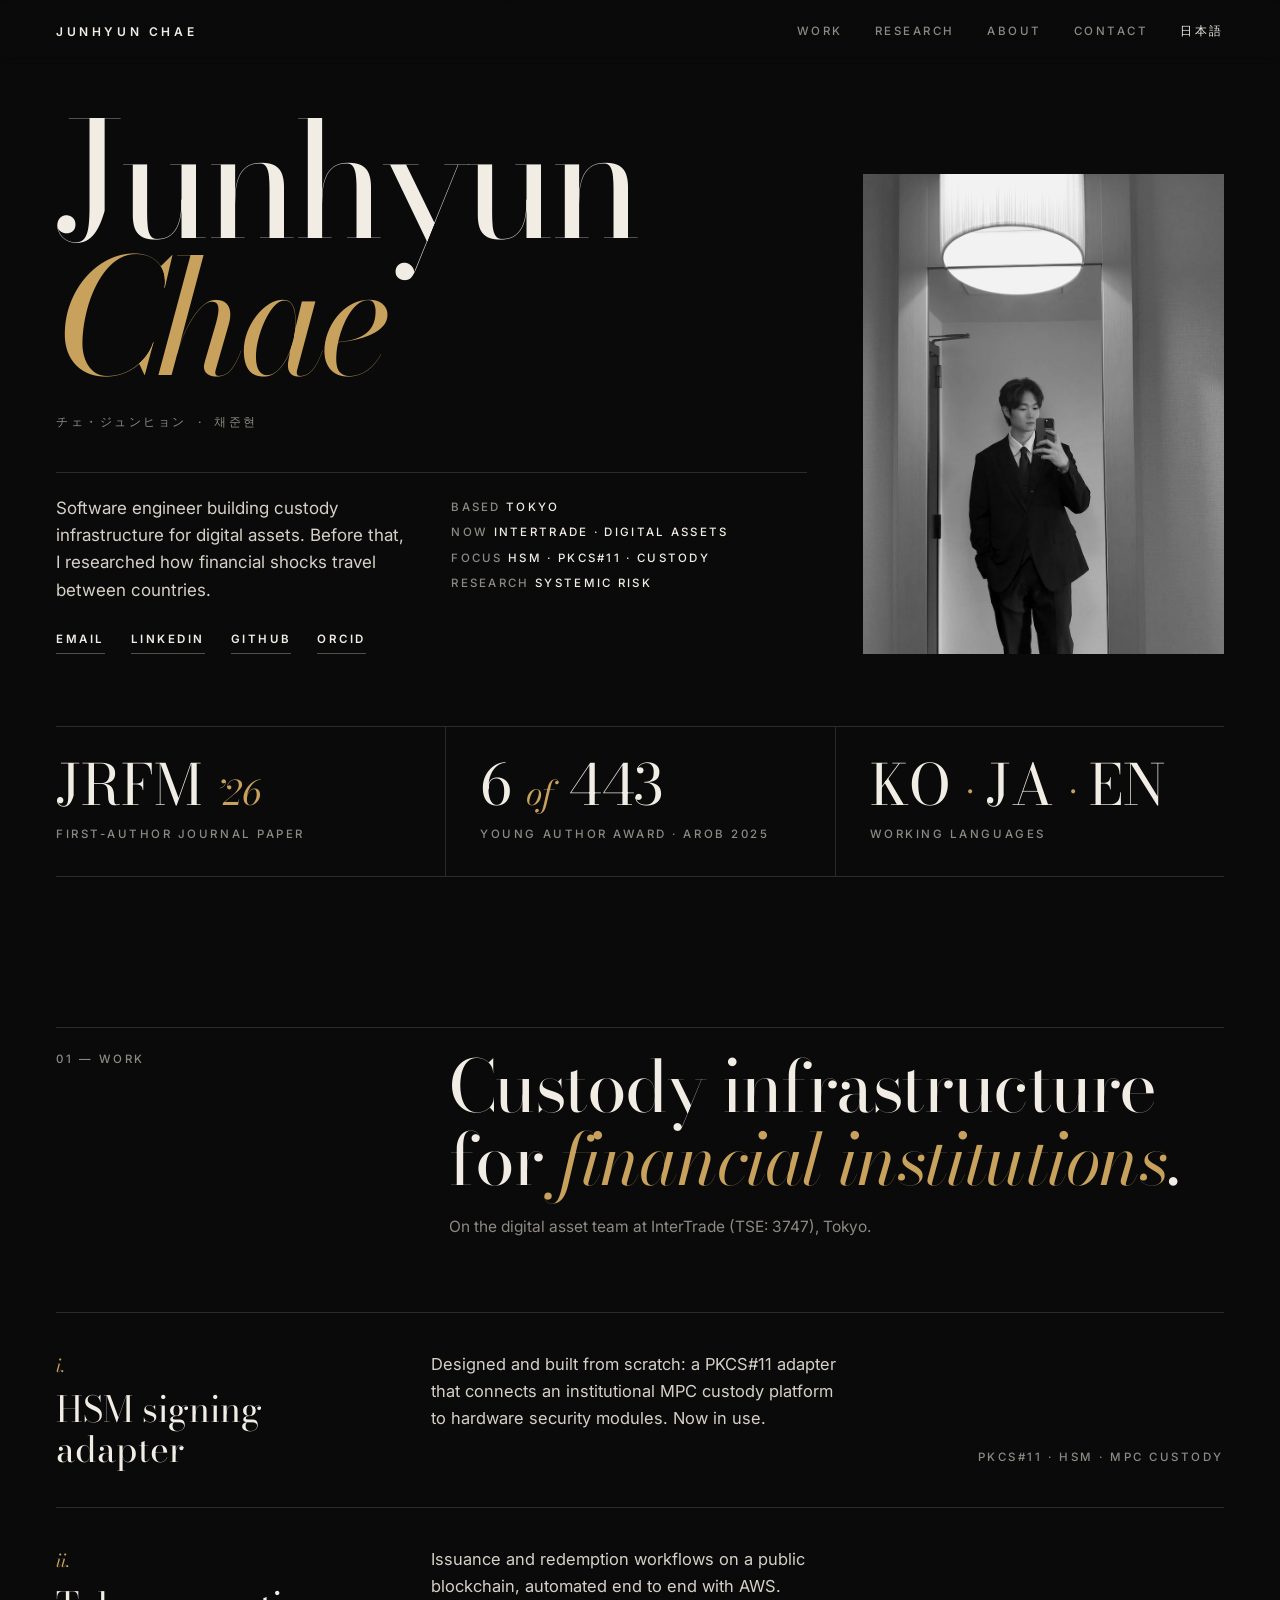
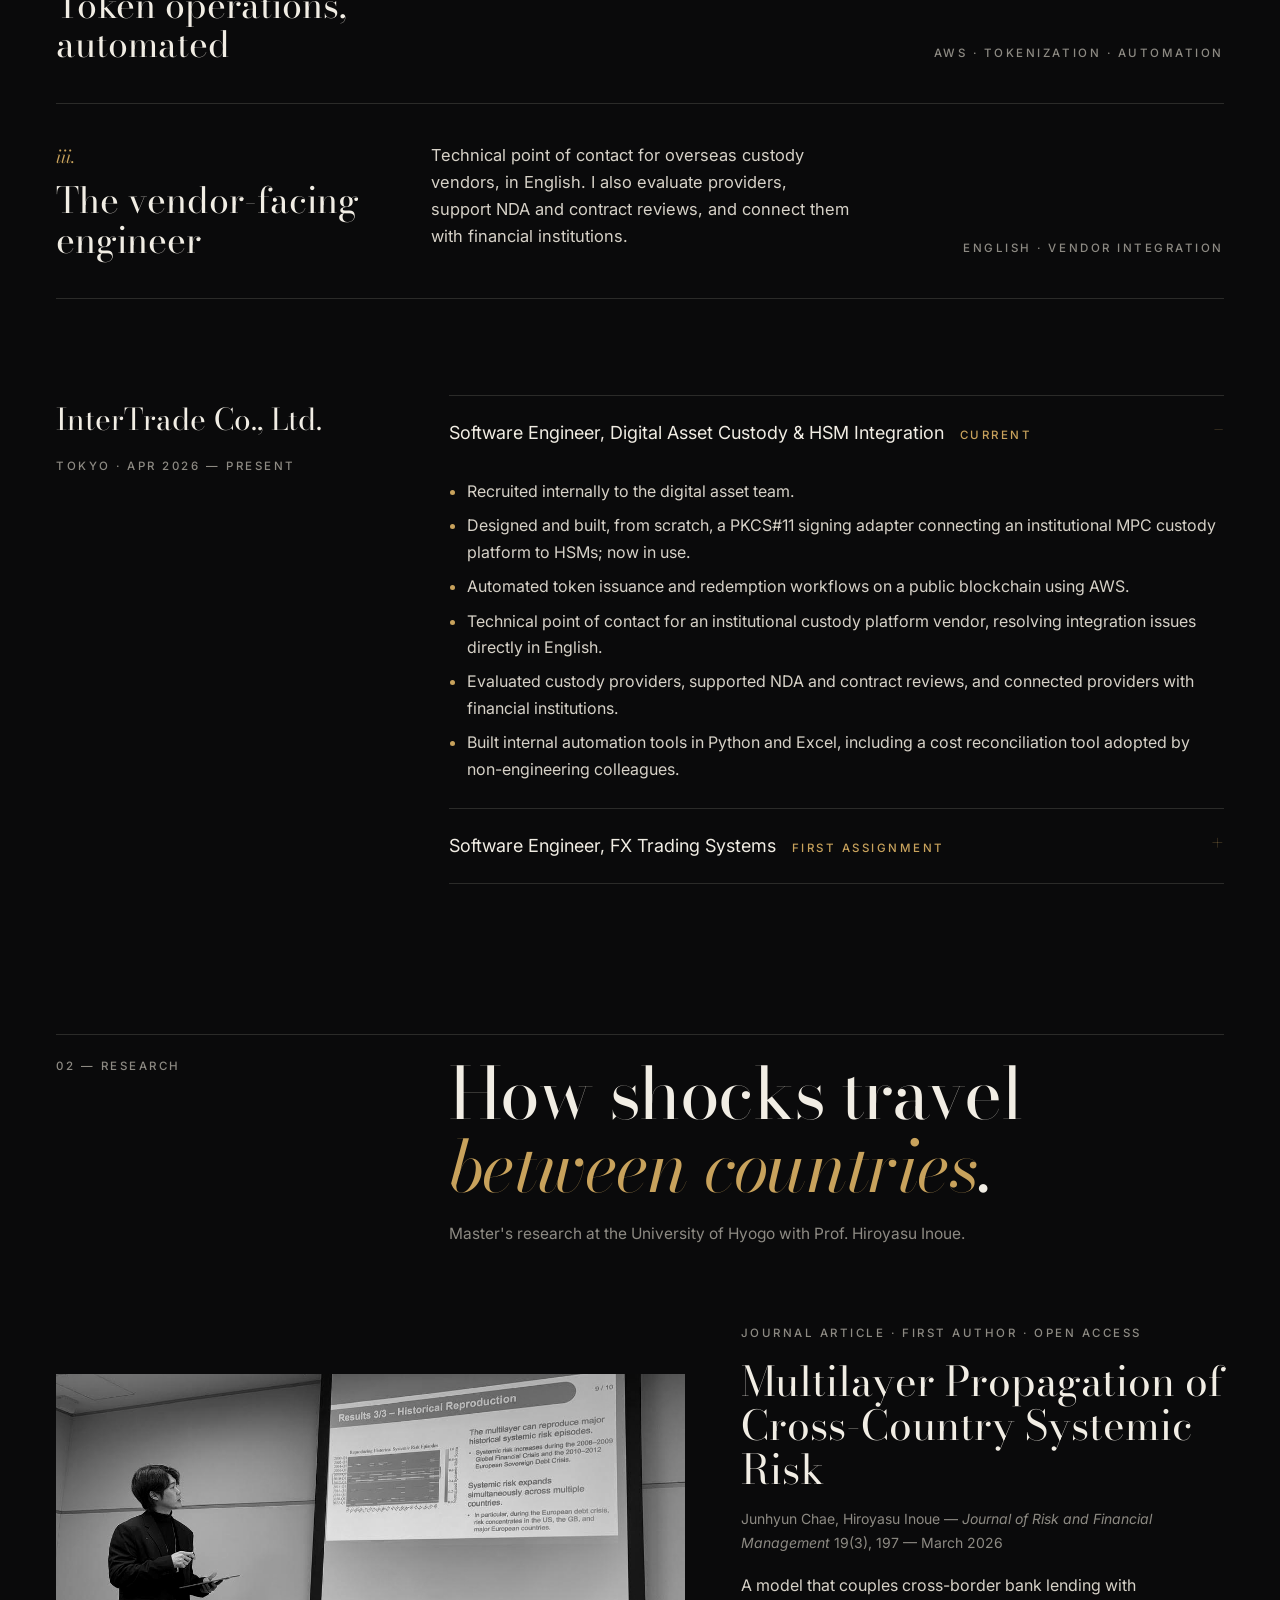
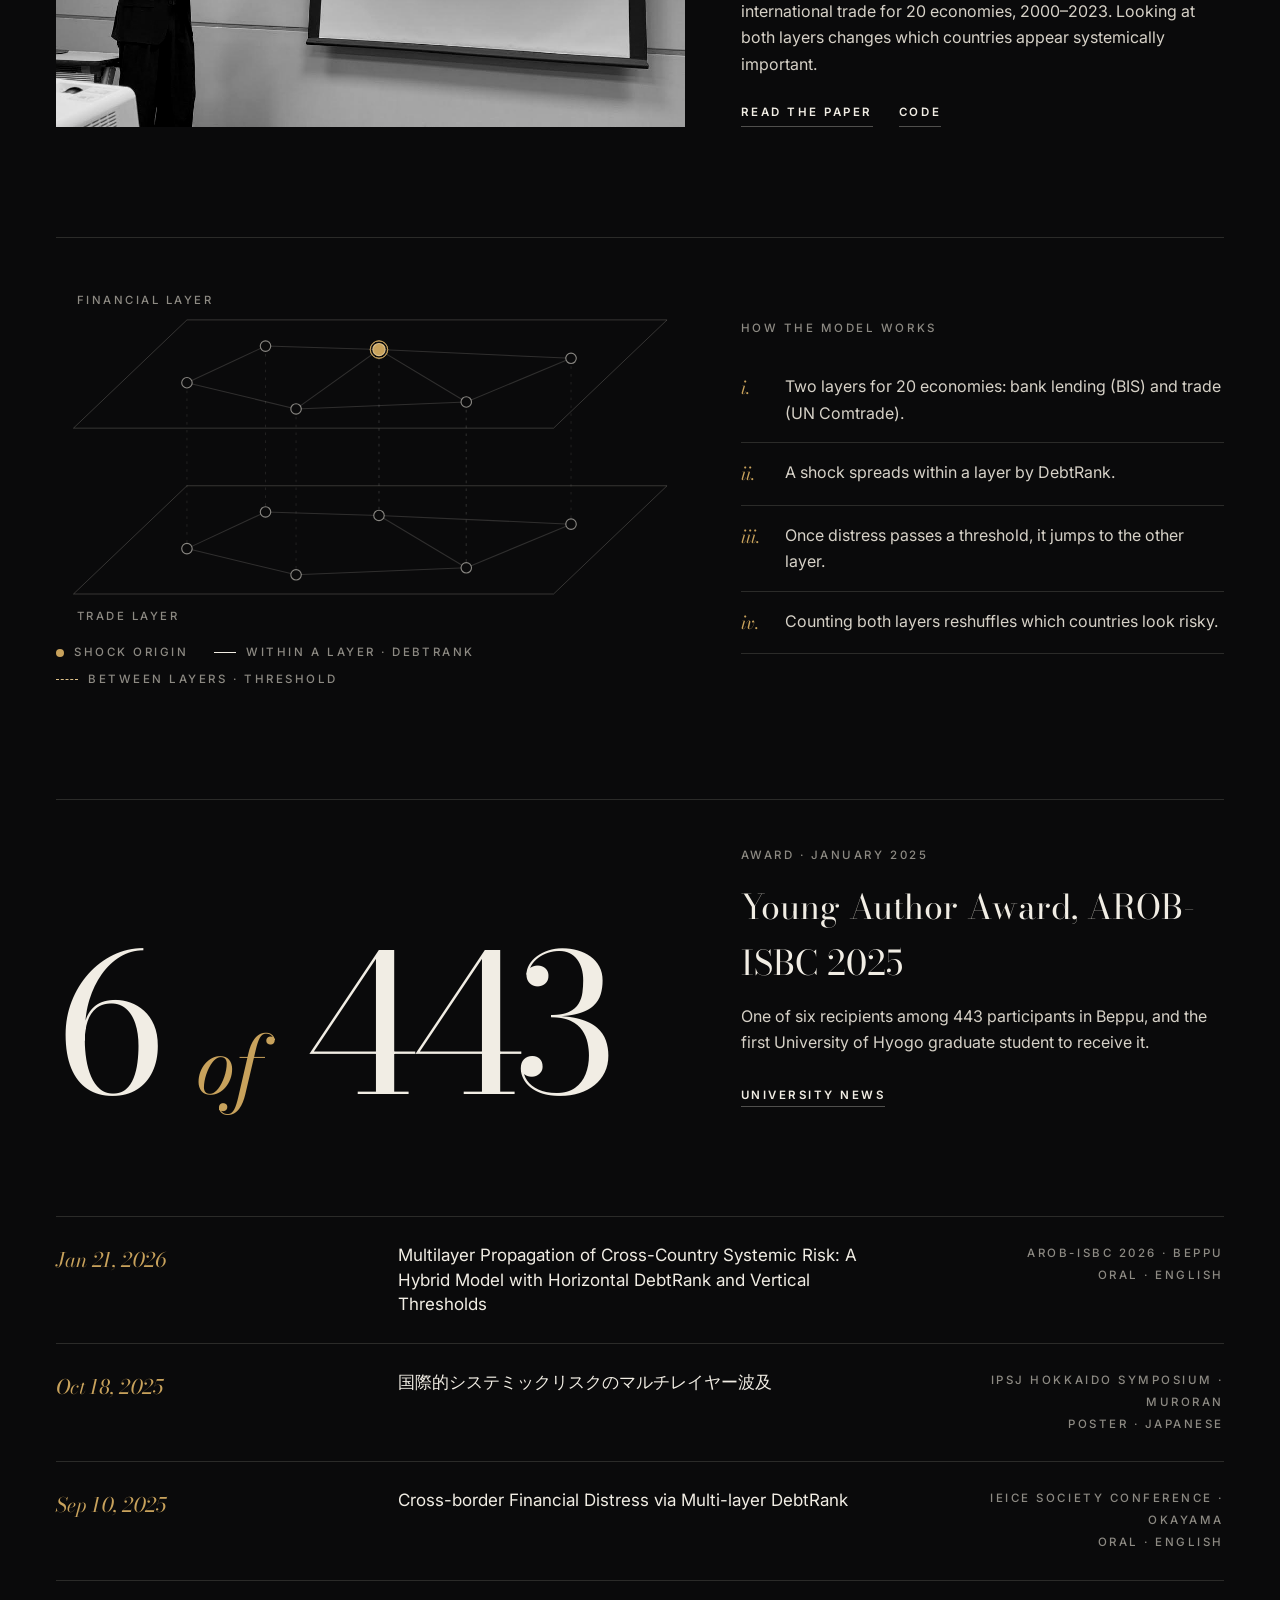
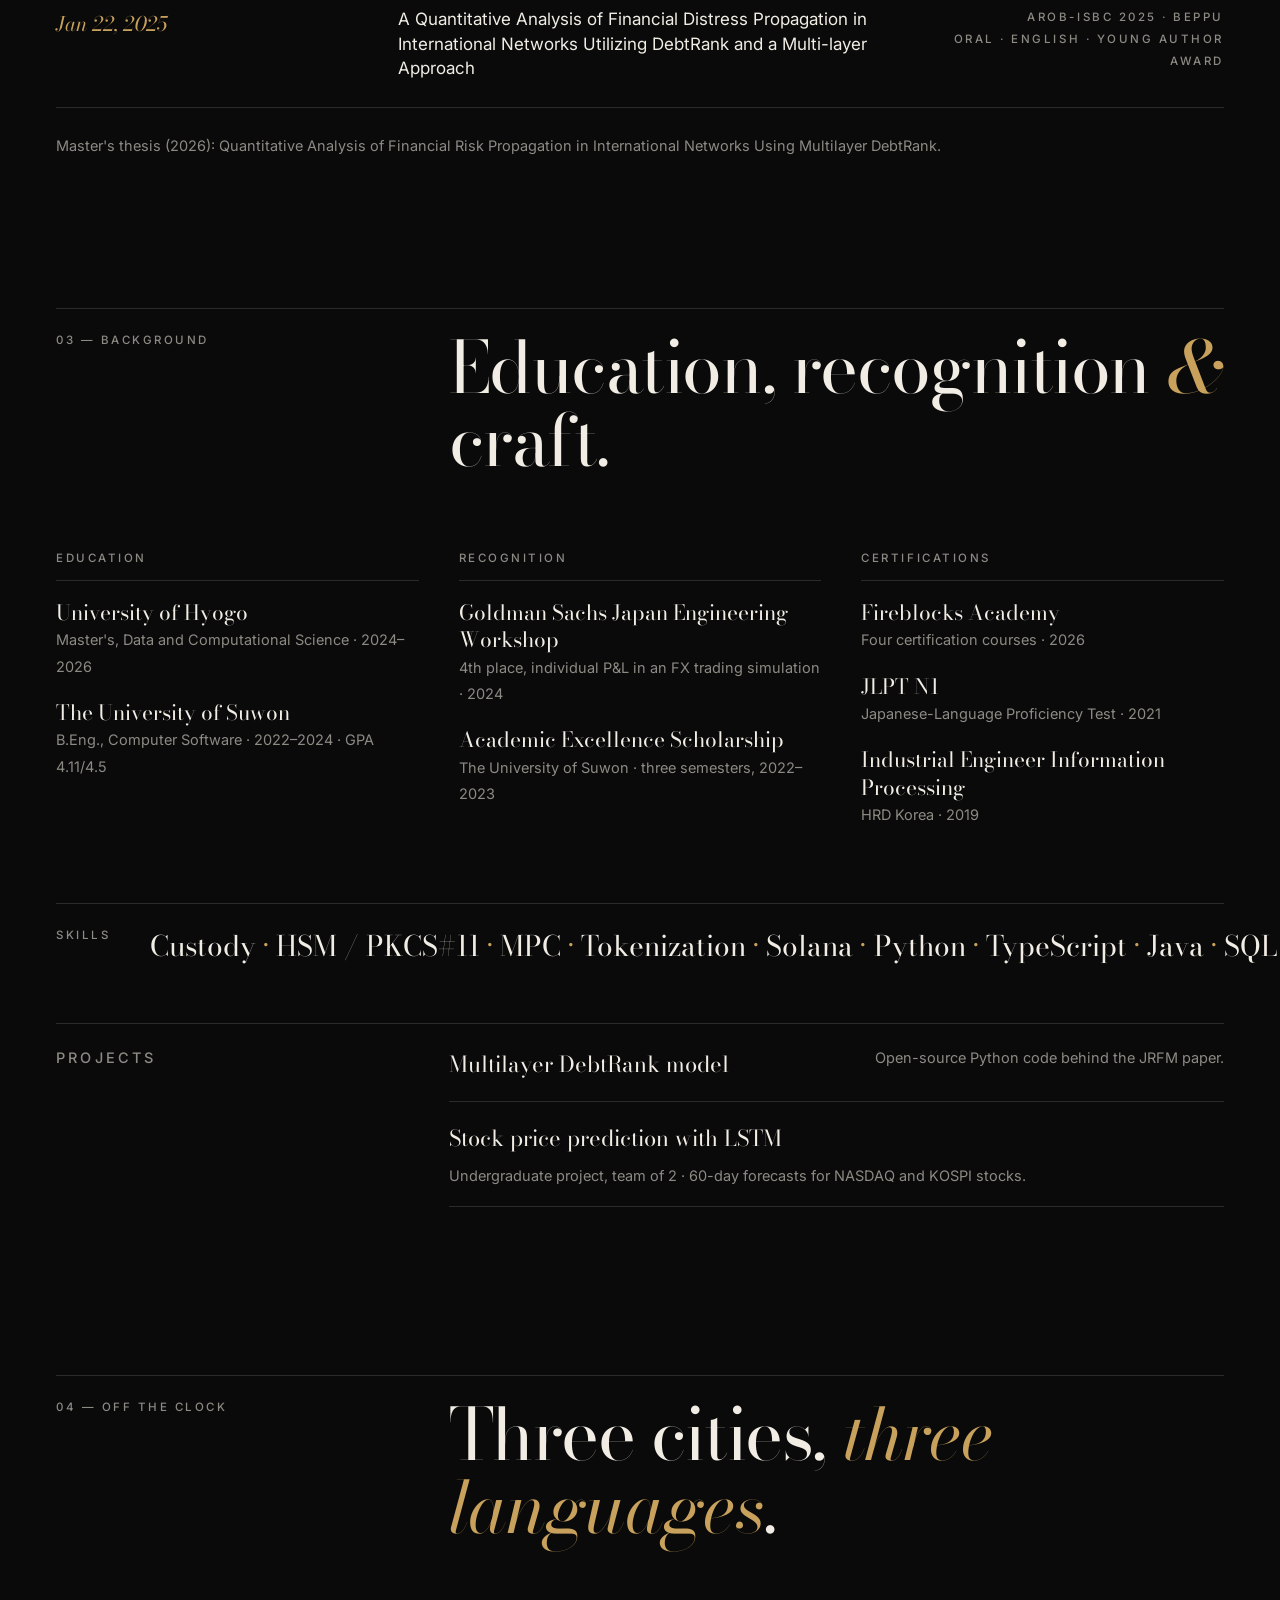
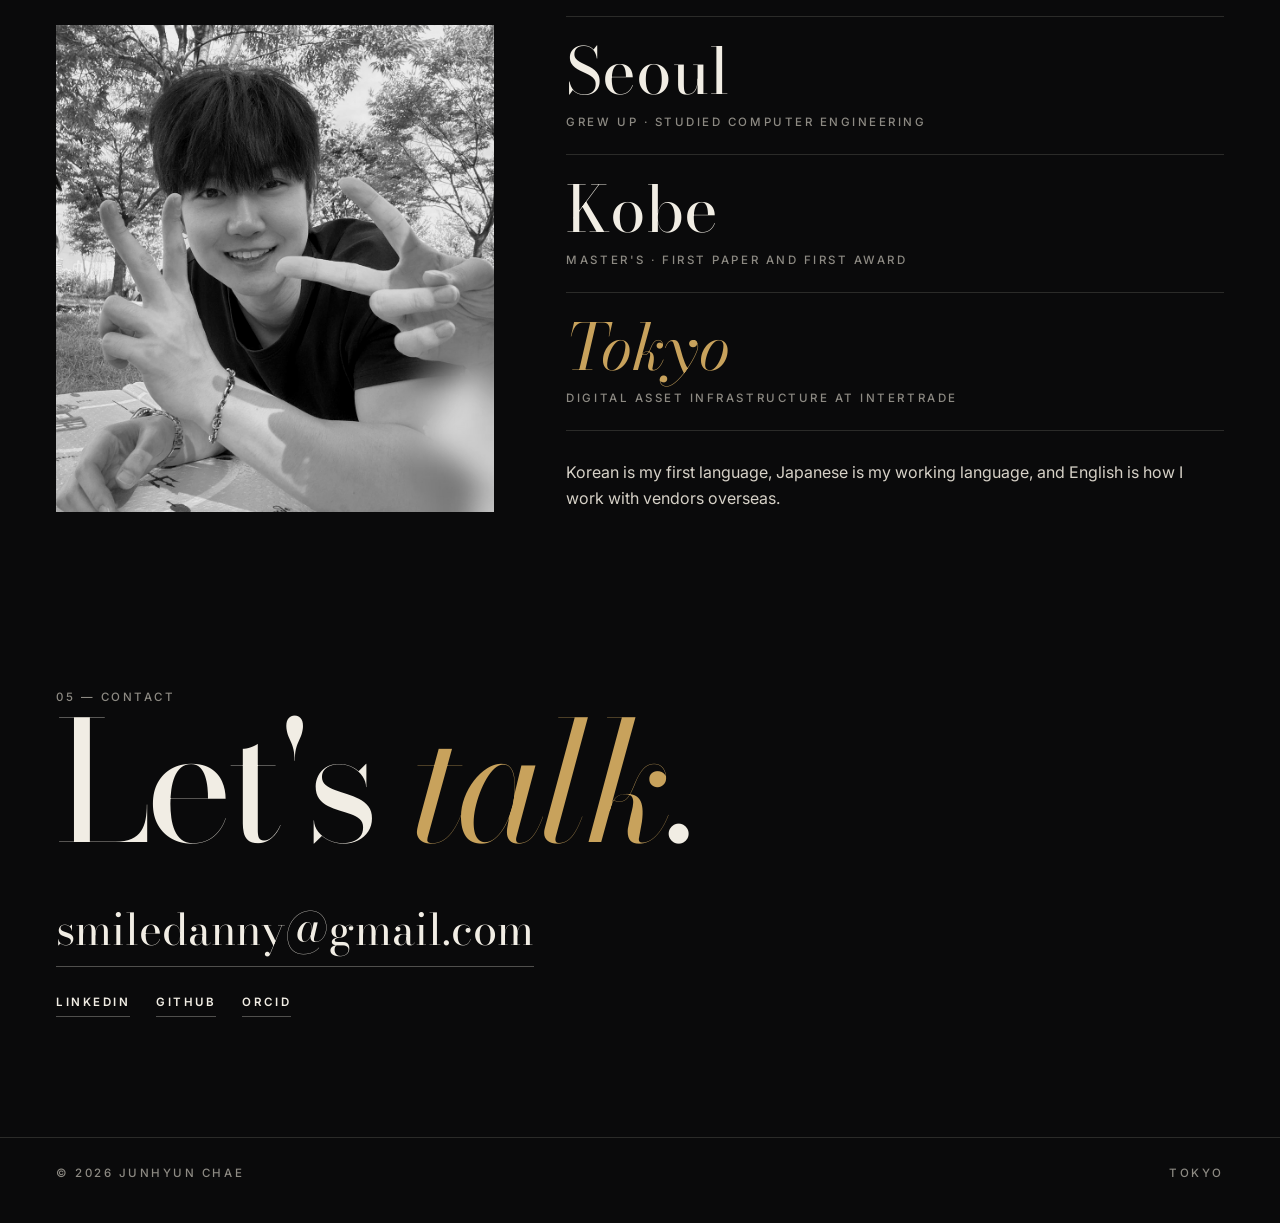
==== commit 85c26002: "Redesign: black editorial" ====
--- a/index.html
+++ b/index.html
@@ -5,7 +5,7 @@
   <meta name="viewport" content="width=device-width, initial-scale=1">
   <title>Junhyun Chae | Digital Asset Infrastructure Engineer</title>
   <meta name="description" content="Junhyun Chae is a software engineer in Tokyo building institutional digital asset infrastructure (custody, HSM-based key management, token operations), with a research background in cross-country systemic risk.">
-  <meta name="theme-color" content="#0b1426">
+  <meta name="theme-color" content="#0a0a0b">
   <meta property="og:title" content="Junhyun Chae | Digital Asset Infrastructure Engineer">
   <meta property="og:description" content="Software engineer in Tokyo building custody infrastructure for financial institutions. First-author JRFM paper on systemic risk.">
   <meta property="og:type" content="profile">
@@ -15,8 +15,8 @@
   <link rel="icon" href="assets/favicon.svg" type="image/svg+xml">
   <link rel="preconnect" href="https://fonts.googleapis.com">
   <link rel="preconnect" href="https://fonts.gstatic.com" crossorigin>
-  <link rel="stylesheet" href="https://fonts.googleapis.com/css2?family=Playfair+Display:ital,wght@0,500;0,600;0,700;1,500;1,600&amp;display=swap">
-  <link rel="stylesheet" href="assets/style.css?v=7">
+  <link rel="stylesheet" href="https://fonts.googleapis.com/css2?family=Bodoni+Moda:ital,opsz,wght@0,6..96,400;0,6..96,500;1,6..96,400&amp;family=Inter:wght@400;500;600&amp;display=swap">
+  <link rel="stylesheet" href="assets/style.css?v=12">
   <script type="application/ld+json">
   {
     "@context": "https://schema.org",
@@ -42,75 +42,82 @@
   </script>
 </head>
 <body>
-  <header class="site-header">
-    <div class="container">
-      <a class="brand" href="#top"><span class="brand-mark">JC</span>Junhyun Chae</a>
-      <nav class="nav" aria-label="Main">
+  <div class="page">
+    <header class="bar">
+      <a class="name" href="#top">Junhyun Chae</a>
+      <nav aria-label="Main">
         <a class="hide-sm" href="#work">Work</a>
         <a class="hide-sm" href="#research">Research</a>
         <a class="hide-sm" href="#about">About</a>
         <a class="hide-sm" href="#contact">Contact</a>
         <a class="lang" href="ja/" lang="ja" hreflang="ja">日本語</a>
       </nav>
-    </div>
-  </header>
-
-  <main id="top">
-    <section class="hero">
-      <div class="container bento">
-        <div class="tile hero-main span-8 accent">
-          <p class="label">Software Engineer · Tokyo</p>
-          <h1>Junhyun <em>Chae</em></h1>
-          <p class="alt-names"><span lang="ja">チェ・ジュンヒョン</span> · <span lang="ko">채준현</span></p>
-          <p class="lead">I build <strong>custody infrastructure for digital assets</strong>: HSM-based key management and token operations for financial institutions. Before that, I researched how financial shocks spread between countries.</p>
-          <div class="cta">
-            <a class="btn gold" href="mailto:smiledanny@gmail.com">Email me</a>
-            <a class="btn" href="https://www.linkedin.com/in/junhyun-chae-654414443/" rel="me">LinkedIn</a>
-            <a class="btn" href="https://github.com/Junhyun-Chae" rel="me">GitHub</a>
-            <a class="btn" href="https://orcid.org/0009-0007-5531-7071" rel="me">ORCID</a>
-          </div>
-        </div>
-        <figure class="tile photo span-4 hero-portrait">
+    </header>
+
+    <main id="top">
+      <section class="hero">
+        <div>
+          <h1>Junhyun<br><i>Chae</i></h1>
+          <p class="alt caps"><span lang="ja">チェ・ジュンヒョン</span> &nbsp;·&nbsp; <span lang="ko">채준현</span></p>
+          <div class="intro">
+            <div>
+              <p>Software engineer building custody infrastructure for digital assets. Before that, I researched how financial shocks travel between countries.</p>
+              <div class="links">
+                <a href="mailto:smiledanny@gmail.com">Email</a>
+                <a href="https://www.linkedin.com/in/junhyun-chae-654414443/" rel="me">LinkedIn</a>
+                <a href="https://github.com/Junhyun-Chae" rel="me">GitHub</a>
+                <a href="https://orcid.org/0009-0007-5531-7071" rel="me">ORCID</a>
+              </div>
+            </div>
+            <div class="meta">Based <span>Tokyo</span><br>Now <span>InterTrade · Digital assets</span><br>Focus <span>HSM · PKCS#11 · Custody</span><br>Research <span>Systemic risk</span></div>
+          </div>
+        </div>
+        <figure class="bw">
           <img src="assets/img/portrait.jpg" width="840" height="1116" alt="Junhyun Chae in a dark suit, taking a mirror photo" fetchpriority="high">
         </figure>
-      </div>
-      <div class="container bento stats" style="margin-top:16px">
-        <div class="tile stat span-3"><span class="num">1st</span><span class="txt">author, <i>Journal of Risk and Financial Management</i> (2026)</span></div>
-        <div class="tile stat span-3"><span class="num">6 / 443</span><span class="txt">Young Author Award winners at AROB 2025</span></div>
-        <div class="tile stat span-3"><span class="num">4</span><span class="txt">conference talks, 2025–2026</span></div>
-        <div class="tile stat span-3"><span class="num">3</span><span class="txt">working languages: Korean, Japanese, English</span></div>
-      </div>
-    </section>
-
-    <section class="section" id="work">
-      <div class="container">
-        <div class="section-title"><h2>What I build</h2><span class="rule"></span></div>
-        <p class="section-sub">On the digital asset team at InterTrade (TSE: 3747), Tokyo.</p>
-        <div class="bento">
-          <article class="tile feature span-7 accent">
-            <span class="idx">01</span>
-            <h3>HSM signing adapter</h3>
+      </section>
+
+      <section class="facts" aria-label="Highlights">
+        <div><span class="n">JRFM <i>’26</i></span><span class="caps">First-author journal paper</span></div>
+        <div><span class="n">6 <i>of</i> 443</span><span class="caps">Young Author Award · AROB 2025</span></div>
+        <div><span class="n">KO <i>·</i> JA <i>·</i> EN</span><span class="caps">Working languages</span></div>
+      </section>
+
+      <section class="sec" id="work">
+        <div class="sec-head">
+          <span class="caps">01 — Work</span>
+          <div>
+            <h2>Custody infrastructure for <i>financial institutions</i>.</h2>
+            <p class="sub">On the digital asset team at InterTrade (TSE: 3747), Tokyo.</p>
+          </div>
+        </div>
+
+        <ol class="rows">
+          <li>
+            <div><span class="ix">i.</span><h3>HSM signing adapter</h3></div>
             <p>Designed and built from scratch: a PKCS#11 adapter that connects an institutional MPC custody platform to hardware security modules. Now in use.</p>
-            <ul class="tags"><li>PKCS#11</li><li>HSM</li><li>MPC custody</li></ul>
-          </article>
-          <article class="tile span-5">
-            <span class="idx">02</span>
-            <h3>Token operations, automated</h3>
+            <span class="caps">PKCS#11 · HSM · MPC custody</span>
+          </li>
+          <li>
+            <div><span class="ix">ii.</span><h3>Token operations, automated</h3></div>
             <p>Issuance and redemption workflows on a public blockchain, automated end to end with AWS.</p>
-            <ul class="tags"><li>AWS</li><li>Tokenization</li><li>Automation</li></ul>
-          </article>
-          <article class="tile span-5">
-            <span class="idx">03</span>
-            <h3>The vendor-facing engineer</h3>
+            <span class="caps">AWS · Tokenization · Automation</span>
+          </li>
+          <li>
+            <div><span class="ix">iii.</span><h3>The vendor-facing engineer</h3></div>
             <p>Technical point of contact for overseas custody vendors, in English. I also evaluate providers, support NDA and contract reviews, and connect them with financial institutions.</p>
-          </article>
-          <article class="tile span-7">
-            <div class="org">
-              <h3>InterTrade Co., Ltd.</h3>
-              <span class="muted">Tokyo · Apr 2026 – present</span>
-            </div>
-            <details class="role" open>
-              <summary>Software Engineer, Digital Asset Custody &amp; HSM Integration <span class="pill">Current</span></summary>
+            <span class="caps">English · Vendor integration</span>
+          </li>
+        </ol>
+
+        <div class="exp">
+          <div class="exp-org">
+            <h3>InterTrade Co., Ltd.</h3>
+            <span class="caps">Tokyo · Apr 2026 — present</span>
+          </div>
+          <div>
+            <details open>
+              <summary>Software Engineer, Digital Asset Custody &amp; HSM Integration <span class="caps">Current</span></summary>
               <ul>
                 <li>Recruited internally to the digital asset team.</li>
                 <li>Designed and built, from scratch, a PKCS#11 signing adapter connecting an institutional MPC custody platform to HSMs; now in use.</li>
@@ -120,200 +127,199 @@
                 <li>Built internal automation tools in Python and Excel, including a cost reconciliation tool adopted by non-engineering colleagues.</li>
               </ul>
             </details>
-            <details class="role">
-              <summary>Software Engineer, FX Trading Systems <span class="muted">First assignment</span></summary>
+            <details>
+              <summary>Software Engineer, FX Trading Systems <span class="caps">First assignment</span></summary>
               <ul>
                 <li>Developed and maintained programs for an FX trading system, including resilience tests that keep customer trading running during database outages.</li>
                 <li>Refactored a market-rate retrieval tool in Python and built a packaged rate-retrieval application for a client.</li>
               </ul>
             </details>
-          </article>
-        </div>
-      </div>
-    </section>
-
-    <section class="section" id="research">
-      <div class="container">
-        <div class="section-title"><h2>How shocks travel between countries</h2><span class="rule"></span></div>
-        <p class="section-sub">Master's research at the University of Hyogo with Prof. Hiroyasu Inoue.</p>
-        <div class="bento">
-          <figure class="tile photo span-7">
+          </div>
+        </div>
+      </section>
+
+      <section class="sec" id="research">
+        <div class="sec-head">
+          <span class="caps">02 — Research</span>
+          <div>
+            <h2>How shocks travel <i>between countries</i>.</h2>
+            <p class="sub">Master's research at the University of Hyogo with Prof. Hiroyasu Inoue.</p>
+          </div>
+        </div>
+
+        <div class="lead-grid">
+          <figure class="bw">
             <img src="assets/img/talk.jpg" width="1182" height="665" loading="lazy" alt="Junhyun Chae presenting results of the multilayer systemic risk model">
           </figure>
-          <article class="tile paper span-5 accent">
-            <div class="badges"><span class="badge">Journal article</span><span class="badge">First author</span><span class="badge">Open access</span></div>
+          <div class="paper">
+            <span class="caps">Journal article · First author · Open access</span>
             <h3>Multilayer Propagation of Cross-Country Systemic Risk</h3>
-            <p class="authors">Junhyun Chae, Hiroyasu Inoue · <i>Journal of Risk and Financial Management</i> 19(3), 197 · March 2026</p>
+            <p class="by">Junhyun Chae, Hiroyasu Inoue — <i>Journal of Risk and Financial Management</i> 19(3), 197 — March 2026</p>
             <p>A model that couples cross-border bank lending with international trade for 20 economies, 2000–2023. Looking at both layers changes which countries appear systemically important.</p>
-            <div class="actions">
-              <a class="btn gold" href="https://doi.org/10.3390/jrfm19030197">Read the paper</a>
-              <a class="btn" href="https://github.com/Junhyun-Chae/multilayer-debtrank-financial-contagion">Code</a>
+            <div class="links">
+              <a href="https://doi.org/10.3390/jrfm19030197">Read the paper</a>
+              <a href="https://github.com/Junhyun-Chae/multilayer-debtrank-financial-contagion">Code</a>
             </div>
-          </article>
-
-          <div class="tile span-12 model">
-            <div>
-              <svg class="net" viewBox="0 0 720 400" role="img" aria-label="Animation: a shock starts in the financial layer, spreads to neighboring countries, and crosses into the trade layer once distress passes a threshold.">
-                <polygon class="plane" points="150,48 700,48 570,172 20,172"/>
-                <polygon class="plane" points="150,238 700,238 570,362 20,362"/>
-                <text class="layer-label" x="24" y="30">FINANCIAL LAYER</text>
-                <text class="layer-label" x="24" y="392">TRADE LAYER</text>
-
-                <line class="vlink" x1="150" y1="120" x2="150" y2="310"/>
-                <line class="vlink" x1="275" y1="150" x2="275" y2="340"/>
-                <line class="vlink" x1="590" y1="92" x2="590" y2="282"/>
-                <line class="vlink" x1="240" y1="78" x2="240" y2="268"/>
-                <line class="vlink hot static-hot" style="--d:2.2s" x1="370" y1="82" x2="370" y2="272"/>
-                <line class="vlink hot" style="--d:2.4s" x1="470" y1="142" x2="470" y2="332"/>
-
-                <line class="edge" style="--d:.3s" x1="370" y1="82" x2="240" y2="78"/>
-                <line class="edge" style="--d:.3s" x1="370" y1="82" x2="275" y2="150"/>
-                <line class="edge" style="--d:.3s" x1="370" y1="82" x2="470" y2="142"/>
-                <line class="edge" style="--d:.3s" x1="370" y1="82" x2="590" y2="92"/>
-                <line class="edge" style="--d:1.4s" x1="240" y1="78" x2="150" y2="120"/>
-                <line class="edge" style="--d:1.4s" x1="275" y1="150" x2="150" y2="120"/>
-                <line class="edge" style="--d:1.4s" x1="275" y1="150" x2="470" y2="142"/>
-                <line class="edge" style="--d:1.4s" x1="470" y1="142" x2="590" y2="92"/>
-
-                <line class="edge" style="--d:3.3s" x1="370" y1="272" x2="240" y2="268"/>
-                <line class="edge" style="--d:3.3s" x1="370" y1="272" x2="590" y2="282"/>
-                <line class="edge" style="--d:3.3s" x1="370" y1="272" x2="470" y2="332"/>
-                <line class="edge" style="--d:3.3s" x1="470" y1="332" x2="275" y2="340"/>
-                <line class="edge" style="--d:3.3s" x1="470" y1="332" x2="590" y2="282"/>
-                <line class="edge" style="--d:4.2s" x1="240" y1="268" x2="150" y2="310"/>
-                <line class="edge" style="--d:4.2s" x1="275" y1="340" x2="150" y2="310"/>
-
-                <circle class="ripple" cx="370" cy="82" r="10"/>
-                <circle class="ripple r2" cx="370" cy="82" r="10"/>
-
-                <circle class="node" style="--d:1.8s" cx="150" cy="120" r="8"/>
-                <circle class="node" style="--d:.8s" cx="275" cy="150" r="8"/>
-                <circle class="node origin" cx="370" cy="82" r="9"/>
-                <circle class="node" style="--d:.8s" cx="470" cy="142" r="8"/>
-                <circle class="node" style="--d:.8s" cx="590" cy="92" r="8"/>
-                <circle class="node" style="--d:.8s" cx="240" cy="78" r="8"/>
-
-                <circle class="node" style="--d:4.6s" cx="150" cy="310" r="8"/>
-                <circle class="node" style="--d:3.8s" cx="275" cy="340" r="8"/>
-                <circle class="node static-node" style="--d:2.8s" cx="370" cy="272" r="8"/>
-                <circle class="node" style="--d:3s" cx="470" cy="332" r="8"/>
-                <circle class="node" style="--d:3.8s" cx="590" cy="282" r="8"/>
-                <circle class="node" style="--d:3.8s" cx="240" cy="268" r="8"/>
-              </svg>
-              <div class="legend">
-                <span><i class="dot"></i>Shock origin</span>
-                <span><i class="solid"></i>Spread within a layer (DebtRank)</span>
-                <span><i class="dash"></i>Crossing between layers (threshold)</span>
-              </div>
+          </div>
+        </div>
+
+        <div class="model">
+          <div>
+            <svg class="net" viewBox="0 0 720 400" role="img" aria-label="Animation: a shock starts in the financial layer, spreads to neighboring countries, and crosses into the trade layer once distress passes a threshold.">
+              <polygon class="plane" points="150,48 700,48 570,172 20,172"/>
+              <polygon class="plane" points="150,238 700,238 570,362 20,362"/>
+              <text class="layer-label" x="24" y="30">FINANCIAL LAYER</text>
+              <text class="layer-label" x="24" y="392">TRADE LAYER</text>
+              <line class="vlink" x1="150" y1="120" x2="150" y2="310"/>
+              <line class="vlink" x1="275" y1="150" x2="275" y2="340"/>
+              <line class="vlink" x1="590" y1="92" x2="590" y2="282"/>
+              <line class="vlink" x1="240" y1="78" x2="240" y2="268"/>
+              <line class="vlink hot static-hot" style="--d:2.2s" x1="370" y1="82" x2="370" y2="272"/>
+              <line class="vlink hot" style="--d:2.4s" x1="470" y1="142" x2="470" y2="332"/>
+              <line class="edge" style="--d:.3s" x1="370" y1="82" x2="240" y2="78"/>
+              <line class="edge" style="--d:.3s" x1="370" y1="82" x2="275" y2="150"/>
+              <line class="edge" style="--d:.3s" x1="370" y1="82" x2="470" y2="142"/>
+              <line class="edge" style="--d:.3s" x1="370" y1="82" x2="590" y2="92"/>
+              <line class="edge" style="--d:1.4s" x1="240" y1="78" x2="150" y2="120"/>
+              <line class="edge" style="--d:1.4s" x1="275" y1="150" x2="150" y2="120"/>
+              <line class="edge" style="--d:1.4s" x1="275" y1="150" x2="470" y2="142"/>
+              <line class="edge" style="--d:1.4s" x1="470" y1="142" x2="590" y2="92"/>
+              <line class="edge" style="--d:3.3s" x1="370" y1="272" x2="240" y2="268"/>
+              <line class="edge" style="--d:3.3s" x1="370" y1="272" x2="590" y2="282"/>
+              <line class="edge" style="--d:3.3s" x1="370" y1="272" x2="470" y2="332"/>
+              <line class="edge" style="--d:3.3s" x1="470" y1="332" x2="275" y2="340"/>
+              <line class="edge" style="--d:3.3s" x1="470" y1="332" x2="590" y2="282"/>
+              <line class="edge" style="--d:4.2s" x1="240" y1="268" x2="150" y2="310"/>
+              <line class="edge" style="--d:4.2s" x1="275" y1="340" x2="150" y2="310"/>
+              <circle class="ripple" cx="370" cy="82" r="10"/>
+              <circle class="ripple r2" cx="370" cy="82" r="10"/>
+              <circle class="node" style="--d:1.8s" cx="150" cy="120" r="6"/>
+              <circle class="node" style="--d:.8s" cx="275" cy="150" r="6"/>
+              <circle class="node origin" cx="370" cy="82" r="7"/>
+              <circle class="node" style="--d:.8s" cx="470" cy="142" r="6"/>
+              <circle class="node" style="--d:.8s" cx="590" cy="92" r="6"/>
+              <circle class="node" style="--d:.8s" cx="240" cy="78" r="6"/>
+              <circle class="node" style="--d:4.6s" cx="150" cy="310" r="6"/>
+              <circle class="node" style="--d:3.8s" cx="275" cy="340" r="6"/>
+              <circle class="node static-node" style="--d:2.8s" cx="370" cy="272" r="6"/>
+              <circle class="node" style="--d:3s" cx="470" cy="332" r="6"/>
+              <circle class="node" style="--d:3.8s" cx="590" cy="282" r="6"/>
+              <circle class="node" style="--d:3.8s" cx="240" cy="268" r="6"/>
+            </svg>
+            <div class="legend caps">
+              <span><i class="dot"></i>Shock origin</span>
+              <span><i class="solid"></i>Within a layer · DebtRank</span>
+              <span><i class="dash"></i>Between layers · threshold</span>
             </div>
-            <div>
-              <p class="label">How the model works</p>
-              <ol class="steps">
-                <li>Two layers for 20 economies: bank lending (BIS) and trade (UN Comtrade).</li>
-                <li>A shock spreads within a layer by DebtRank.</li>
-                <li>Once distress passes a threshold, it jumps to the other layer.</li>
-                <li>Counting both layers reshuffles which countries look risky.</li>
-              </ol>
-            </div>
-          </div>
-
-          <div class="tile span-8">
-            <p class="label">Talks</p>
-            <ul class="talks">
-              <li><span class="date">Jan 21, 2026</span><span class="title"><a href="https://isarob.org/symposium/programs/arob31/Abstracts.pdf">Multilayer Propagation of Cross-Country Systemic Risk: A Hybrid Model with Horizontal DebtRank and Vertical Thresholds</a><span class="venue">AROB-ISBC 2026, Beppu · Oral, English</span></span></li>
-              <li><span class="date">Oct 18, 2025</span><span class="title"><a href="https://hokkaido.ipsj.or.jp/info2025/info2025program.pdf" lang="ja">国際的システミックリスクのマルチレイヤー波及</a><span class="venue">IPSJ Hokkaido Symposium 2025, Muroran · Poster, Japanese</span></span></li>
-              <li><span class="date">Sep 10, 2025</span><span class="title"><a href="https://pub.confit.atlas.jp/ja/event/society2025/presentation/N-1-14">Cross-border Financial Distress via Multi-layer DebtRank</a><span class="venue">IEICE Society Conference 2025, Okayama · Oral, English</span></span></li>
-              <li><span class="date">Jan 22, 2025</span><span class="title"><a href="https://isarob.org/symposium/programs/arob30/Abstracts.pdf">A Quantitative Analysis of Financial Distress Propagation in International Networks Utilizing DebtRank and a Multi-layer Approach</a><span class="venue">AROB-ISBC 2025, Beppu · Oral, English · Young Author Award</span></span></li>
+          </div>
+          <div>
+            <span class="caps">How the model works</span>
+            <ol class="steps">
+              <li>Two layers for 20 economies: bank lending (BIS) and trade (UN Comtrade).</li>
+              <li>A shock spreads within a layer by DebtRank.</li>
+              <li>Once distress passes a threshold, it jumps to the other layer.</li>
+              <li>Counting both layers reshuffles which countries look risky.</li>
+            </ol>
+          </div>
+        </div>
+
+        <div class="award">
+          <span class="big">6 <i>of</i> 443</span>
+          <div>
+            <span class="caps">Award · January 2025</span>
+            <h3>Young Author Award, AROB-ISBC 2025</h3>
+            <p>One of six recipients among 443 participants in Beppu, and the first University of Hyogo graduate student to receive it.</p>
+            <a class="arrow" href="https://u-hyogo-gsis.org/topics/%E5%8D%9A%E5%A3%AB%E5%89%8D%E6%9C%9F%E8%AA%B2%E7%A8%8B1%E5%B9%B4-%E3%83%81%E3%82%A7%E3%82%B8%E3%83%A5%E3%83%B3%E3%83%92%E3%83%A7%E3%83%B3%E3%81%95%E3%82%93%E3%81%AE%E5%8F%97%E8%B3%9E/">University news</a>
+          </div>
+        </div>
+
+        <ul class="talks" aria-label="Talks">
+          <li><span class="when">Jan 21, 2026</span><span class="what"><a href="https://isarob.org/symposium/programs/arob31/Abstracts.pdf">Multilayer Propagation of Cross-Country Systemic Risk: A Hybrid Model with Horizontal DebtRank and Vertical Thresholds</a></span><span class="caps">AROB-ISBC 2026 · Beppu<br>Oral · English</span></li>
+          <li><span class="when">Oct 18, 2025</span><span class="what"><a href="https://hokkaido.ipsj.or.jp/info2025/info2025program.pdf" lang="ja">国際的システミックリスクのマルチレイヤー波及</a></span><span class="caps">IPSJ Hokkaido Symposium · Muroran<br>Poster · Japanese</span></li>
+          <li><span class="when">Sep 10, 2025</span><span class="what"><a href="https://pub.confit.atlas.jp/ja/event/society2025/presentation/N-1-14">Cross-border Financial Distress via Multi-layer DebtRank</a></span><span class="caps">IEICE Society Conference · Okayama<br>Oral · English</span></li>
+          <li><span class="when">Jan 22, 2025</span><span class="what"><a href="https://isarob.org/symposium/programs/arob30/Abstracts.pdf">A Quantitative Analysis of Financial Distress Propagation in International Networks Utilizing DebtRank and a Multi-layer Approach</a></span><span class="caps">AROB-ISBC 2025 · Beppu<br>Oral · English · Young Author Award</span></li>
+        </ul>
+        <p class="thesis">Master's thesis (2026): Quantitative Analysis of Financial Risk Propagation in International Networks Using Multilayer DebtRank.</p>
+      </section>
+
+      <section class="sec">
+        <div class="sec-head">
+          <span class="caps">03 — Background</span>
+          <h2>Education, recognition <i>&amp;</i> craft.</h2>
+        </div>
+        <div class="cols">
+          <div>
+            <h3 class="caps">Education</h3>
+            <ul>
+              <li><b>University of Hyogo</b><span>Master's, Data and Computational Science · 2024–2026</span></li>
+              <li><b>The University of Suwon</b><span>B.Eng., Computer Software · 2022–2024 · GPA 4.11/4.5</span></li>
             </ul>
-            <p class="muted" style="margin-top:16px">Master's thesis (2026): Quantitative Analysis of Financial Risk Propagation in International Networks Using Multilayer DebtRank.</p>
-          </div>
-          <div class="tile award span-4">
-            <div>
-              <p class="label">Award</p>
-              <span class="big">6 / 443</span>
-              <h3>Young Author Award</h3>
-              <p>AROB-ISBC 2025, Beppu. One of six recipients among 443 participants, and the first University of Hyogo graduate student to receive it.</p>
-            </div>
-            <p style="margin-top:20px"><a href="https://u-hyogo-gsis.org/topics/%E5%8D%9A%E5%A3%AB%E5%89%8D%E6%9C%9F%E8%AA%B2%E7%A8%8B1%E5%B9%B4-%E3%83%81%E3%82%A7%E3%82%B8%E3%83%A5%E3%83%B3%E3%83%92%E3%83%A7%E3%83%B3%E3%81%95%E3%82%93%E3%81%AE%E5%8F%97%E8%B3%9E/">University news →</a></p>
-          </div>
-        </div>
-      </div>
-    </section>
-
-    <section class="section">
-      <div class="container">
-        <div class="section-title"><h2>Background</h2><span class="rule"></span></div>
-        <div class="bento">
-          <article class="tile span-4">
-            <p class="label">Education</p>
-            <ul class="list">
-              <li><span class="what">University of Hyogo</span><span class="detail">Master's, Data and Computational Science · 2024–2026</span></li>
-              <li><span class="what">The University of Suwon</span><span class="detail">B.Eng., Computer Software · 2022–2024 · GPA 4.11/4.5</span></li>
+          </div>
+          <div>
+            <h3 class="caps">Recognition</h3>
+            <ul>
+              <li><b>Goldman Sachs Japan Engineering Workshop</b><span>4th place, individual P&amp;L in an FX trading simulation · 2024</span></li>
+              <li><b>Academic Excellence Scholarship</b><span>The University of Suwon · three semesters, 2022–2023</span></li>
             </ul>
-          </article>
-          <article class="tile span-4">
-            <p class="label">Recognition</p>
-            <ul class="list">
-              <li><span class="what">Goldman Sachs Japan Engineering Workshop</span><span class="detail">4th place, individual P&amp;L in an FX trading simulation · 2024</span></li>
-              <li><span class="what">Academic Excellence Scholarship</span><span class="detail">The University of Suwon · three semesters, 2022–2023</span></li>
+          </div>
+          <div>
+            <h3 class="caps">Certifications</h3>
+            <ul>
+              <li><b>Fireblocks Academy</b><span>Four certification courses · 2026</span></li>
+              <li><b>JLPT N1</b><span>Japanese-Language Proficiency Test · 2021</span></li>
+              <li><b>Industrial Engineer Information Processing</b><span>HRD Korea · 2019</span></li>
             </ul>
-          </article>
-          <article class="tile span-4">
-            <p class="label">Certifications</p>
-            <ul class="list">
-              <li><span class="what">Fireblocks Academy</span><span class="detail">Four certification courses · 2026</span></li>
-              <li><span class="what">JLPT N1</span><span class="detail">Japanese-Language Proficiency Test · 2021</span></li>
-              <li><span class="what">Industrial Engineer Information Processing</span><span class="detail">HRD Korea · 2019</span></li>
-            </ul>
-          </article>
-          <article class="tile span-7">
-            <p class="label">Skills</p>
-            <ul class="chips"><li>Custody</li><li>HSM / PKCS#11</li><li>MPC</li><li>Tokenization</li><li>Solana</li><li>Python</li><li>TypeScript</li><li>Java</li><li>SQL</li><li>AWS</li><li>REST APIs</li><li>Network analysis</li><li>DebtRank</li><li>Systemic risk</li><li>pandas</li><li>PyTorch</li></ul>
-          </article>
-          <article class="tile span-5">
-            <p class="label">Projects</p>
-            <ul class="list">
-              <li><a class="what" href="https://github.com/Junhyun-Chae/multilayer-debtrank-financial-contagion">multilayer-debtrank-financial-contagion</a><span class="detail">Python code for the model behind the JRFM paper.</span></li>
-              <li><a class="what" href="https://github.com/Junhyun-Chae/Stock_price_prediction_LSTM">Stock price prediction with LSTM</a><span class="detail">Undergraduate project (team of 2): 60-day forecasts for NASDAQ and KOSPI stocks.</span></li>
-            </ul>
-          </article>
-        </div>
-      </div>
-    </section>
-
-    <section class="section" id="about">
-      <div class="container bento">
-        <figure class="tile photo span-5">
-          <img src="assets/img/offclock.jpg" width="1012" height="1124" loading="lazy" alt="Junhyun Chae smiling outdoors with peace signs">
-        </figure>
-        <div class="tile journey span-7 accent">
-          <p class="label">Off the clock</p>
-          <h2>Seoul → Kobe → Tokyo</h2>
-          <p>Korean is my first language, Japanese is my working language, and English is how I work with vendors overseas.</p>
-          <ol class="route">
-            <li><span class="city">Seoul</span><span class="what">Grew up and studied computer engineering in the Seoul area.</span></li>
-            <li><span class="city">Kobe</span><span class="what">Master's at the University of Hyogo; first paper and first award.</span></li>
-            <li><span class="city">Tokyo</span><span class="what">Building digital asset infrastructure at InterTrade.</span></li>
-          </ol>
-        </div>
-      </div>
-    </section>
-
-    <section class="section" id="contact">
-      <div class="container">
-        <div class="tile contact">
-          <p class="label" style="justify-content:center">Contact</p>
-          <h2>Let's <em>talk</em></h2>
-          <p>Happy to talk about digital asset infrastructure, key management, or financial network research.</p>
-          <div class="cta">
-            <a class="btn gold" href="mailto:smiledanny@gmail.com">Email me</a>
-            <a class="btn" href="https://www.linkedin.com/in/junhyun-chae-654414443/">LinkedIn</a>
-          </div>
-        </div>
-      </div>
-    </section>
-  </main>
-
-  <footer>© 2026 Junhyun Chae · Tokyo</footer>
+          </div>
+        </div>
+        <div class="skills">
+          <span class="caps">Skills</span>
+          <p><span class="nw">Custody</span><i>·</i><span class="nw">HSM / PKCS#11</span><i>·</i><span class="nw">MPC</span><i>·</i><span class="nw">Tokenization</span><i>·</i><span class="nw">Solana</span><i>·</i><span class="nw">Python</span><i>·</i><span class="nw">TypeScript</span><i>·</i><span class="nw">Java</span><i>·</i><span class="nw">SQL</span><i>·</i><span class="nw">AWS</span><i>·</i><span class="nw">REST APIs</span><i>·</i><span class="nw">Network analysis</span><i>·</i><span class="nw">DebtRank</span><i>·</i><span class="nw">Systemic risk</span></p>
+        </div>
+        <div class="projects">
+          <span class="caps">Projects</span>
+          <ul>
+            <li><a href="https://github.com/Junhyun-Chae/multilayer-debtrank-financial-contagion">Multilayer DebtRank model</a><span>Open-source Python code behind the JRFM paper.</span></li>
+            <li><a href="https://github.com/Junhyun-Chae/Stock_price_prediction_LSTM">Stock price prediction with LSTM</a><span>Undergraduate project, team of 2 · 60-day forecasts for NASDAQ and KOSPI stocks.</span></li>
+          </ul>
+        </div>
+      </section>
+
+      <section class="sec" id="about">
+        <div class="sec-head">
+          <span class="caps">04 — Off the clock</span>
+          <h2>Three cities, <i>three languages</i>.</h2>
+        </div>
+        <div class="journey">
+          <figure class="bw">
+            <img src="assets/img/offclock.jpg" width="1012" height="1124" loading="lazy" alt="Junhyun Chae smiling outdoors with peace signs">
+          </figure>
+          <div>
+            <ol class="route">
+              <li><span class="city">Seoul</span><span class="caps">Grew up · studied computer engineering</span></li>
+              <li><span class="city">Kobe</span><span class="caps">Master's · first paper and first award</span></li>
+              <li><span class="city">Tokyo</span><span class="caps">Digital asset infrastructure at InterTrade</span></li>
+            </ol>
+            <p class="note">Korean is my first language, Japanese is my working language, and English is how I work with vendors overseas.</p>
+          </div>
+        </div>
+      </section>
+
+      <section class="contact" id="contact">
+        <span class="caps">05 — Contact</span>
+        <h2>Let's <i>talk</i>.</h2>
+        <a class="mail" href="mailto:smiledanny@gmail.com">smiledanny@gmail.com</a>
+        <div class="links">
+          <a href="https://www.linkedin.com/in/junhyun-chae-654414443/">LinkedIn</a>
+          <a href="https://github.com/Junhyun-Chae">GitHub</a>
+          <a href="https://orcid.org/0009-0007-5531-7071">ORCID</a>
+        </div>
+      </section>
+    </main>
+
+    <footer class="caps">
+      <span>© 2026 Junhyun Chae</span>
+      <span>Tokyo</span>
+    </footer>
+  </div>
 </body>
 </html>
--- a/assets/style.css
+++ b/assets/style.css
@@ -1,20 +1,16 @@
 :root {
-  --bg: #0b1426;
-  --card: #111c33;
-  --card-2: #0e182d;
-  --line: rgba(201, 163, 91, 0.14);
-  --line-strong: rgba(201, 163, 91, 0.42);
-  --text: #e8ecf4;
-  --muted: #9aa6bd;
-  --dim: #5e6b85;
-  --gold: #c9a35b;
-  --gold-2: #e7cf95;
-  --gold-soft: rgba(201, 163, 91, 0.1);
-  --node: #16223c;
-  --edge: rgba(154, 166, 189, 0.26);
-  --radius: 22px;
-  --serif: "Playfair Display", "Noto Serif JP", "Hiragino Mincho ProN", "Yu Mincho", Georgia, serif;
-  --sans: system-ui, -apple-system, "Segoe UI", "Hiragino Sans", "Hiragino Kaku Gothic ProN",
+  --bg: #0a0a0b;
+  --ink: #f1ede4;
+  --text: #d6d1c7;
+  --mute: #8d8a83;
+  --dim: #55534e;
+  --line: rgba(241, 237, 228, 0.14);
+  --line-2: rgba(241, 237, 228, 0.3);
+  --gold: #c8a25c;
+  --gold-2: #dcc08a;
+  --pad: 56px;
+  --serif: "Bodoni Moda", "Noto Serif JP", "Hiragino Mincho ProN", "Yu Mincho", Georgia, serif;
+  --sans: Inter, system-ui, -apple-system, "Segoe UI", "Hiragino Sans", "Hiragino Kaku Gothic ProN",
     "Noto Sans JP", "Yu Gothic", Meiryo, "Apple SD Gothic Neo", sans-serif;
   color-scheme: dark;
 }
@@ -28,20 +24,16 @@
 html {
   -webkit-text-size-adjust: 100%;
   scroll-behavior: smooth;
-  scroll-padding-top: 80px;
 }
 
 body {
   margin: 0;
-  min-height: 100vh;
-  background:
-    radial-gradient(900px 600px at 85% -10%, rgba(201, 163, 91, 0.1), transparent 60%),
-    radial-gradient(800px 600px at -10% 30%, rgba(40, 70, 130, 0.35), transparent 60%),
-    var(--bg);
+  background: var(--bg);
   color: var(--text);
   font-family: var(--sans);
-  font-size: 16.5px;
+  font-size: 16px;
   line-height: 1.65;
+  -webkit-font-smoothing: antialiased;
 }
 
 img {
@@ -51,504 +43,450 @@
 }
 
 a {
-  color: var(--gold-2);
-  text-decoration-color: rgba(231, 207, 149, 0.4);
-  text-underline-offset: 3px;
-}
-
-a:hover {
-  text-decoration-color: var(--gold-2);
-}
-
-.container {
-  width: min(1160px, 100% - 40px);
+  color: var(--ink);
+  text-decoration: none;
+}
+
+.page {
+  max-width: 1440px;
   margin: 0 auto;
 }
 
-/* Header */
-.site-header {
+.caps {
+  font-size: 11.5px;
+  font-weight: 500;
+  letter-spacing: 0.22em;
+  text-transform: uppercase;
+  color: var(--mute);
+}
+
+/* Top bar */
+.bar {
   position: sticky;
   top: 0;
   z-index: 20;
-  background: rgba(11, 20, 38, 0.78);
-  backdrop-filter: saturate(150%) blur(12px);
-  -webkit-backdrop-filter: saturate(150%) blur(12px);
-  border-bottom: 1px solid var(--line);
-}
-
-.site-header .container {
   display: flex;
+  justify-content: space-between;
   align-items: center;
-  justify-content: space-between;
-  gap: 16px;
-  height: 64px;
-}
-
-.brand {
+  padding: 22px var(--pad);
+  background: linear-gradient(180deg, rgba(10, 10, 11, 0.92), rgba(10, 10, 11, 0.6) 70%, transparent);
+  backdrop-filter: blur(6px);
+  -webkit-backdrop-filter: blur(6px);
+}
+
+.bar .name {
+  color: var(--ink);
+  font-size: 12px;
+  font-weight: 600;
+  letter-spacing: 0.3em;
+  text-transform: uppercase;
+  white-space: nowrap;
+}
+
+.bar nav {
   display: flex;
-  align-items: center;
-  gap: 12px;
-  color: var(--text);
-  text-decoration: none;
+  gap: 32px;
+}
+
+.bar nav a {
+  font-size: 11.5px;
+  font-weight: 500;
+  letter-spacing: 0.22em;
+  text-transform: uppercase;
+  color: var(--mute);
   white-space: nowrap;
-  font-family: var(--serif);
-  font-size: 19px;
-  font-weight: 600;
-  letter-spacing: 0.01em;
-}
-
-.brand-mark {
-  display: grid;
-  place-items: center;
-  width: 34px;
-  height: 34px;
-  border: 1px solid var(--line-strong);
-  border-radius: 50%;
-  color: var(--gold);
-  font-family: var(--serif);
-  font-size: 13px;
-  font-weight: 700;
-  letter-spacing: 0.04em;
-}
-
-.nav {
-  display: flex;
-  align-items: center;
-  gap: 4px;
-  font-size: 14.5px;
-}
-
-.nav a {
-  white-space: nowrap;
-  color: var(--muted);
-  text-decoration: none;
-  padding: 7px 12px;
-  border-radius: 999px;
-}
-
-.nav a:hover {
-  color: var(--text);
-}
-
-.nav .lang {
-  margin-left: 6px;
-  border: 1px solid var(--line-strong);
-  color: var(--gold-2);
-}
-
-/* Bento */
-.bento {
-  display: grid;
-  grid-template-columns: repeat(12, minmax(0, 1fr));
-  gap: 16px;
-}
-
-.span-3 { grid-column: span 3; }
-.span-4 { grid-column: span 4; }
-.span-5 { grid-column: span 5; }
-.span-6 { grid-column: span 6; }
-.span-7 { grid-column: span 7; }
-.span-8 { grid-column: span 8; }
-.span-12 { grid-column: span 12; }
-
-.tile {
-  position: relative;
-  overflow: hidden;
-  padding: 28px;
-  border-radius: var(--radius);
-  background: linear-gradient(180deg, var(--card), var(--card-2));
-  border: 1px solid var(--line);
-  transition: border-color 0.2s ease, transform 0.2s ease;
-}
-
-.tile:hover {
-  border-color: var(--line-strong);
-}
-
-.tile.accent::before {
-  content: "";
-  position: absolute;
-  inset: 0 0 auto 0;
-  height: 1px;
-  background: linear-gradient(90deg, transparent, var(--gold), transparent);
-}
-
-.tile.photo {
-  display: flex;
-  align-items: center;
-  justify-content: center;
-  margin: 0;
-  padding: 0;
-  background: #091122;
-}
-
-.tile.photo img {
+  transition: color 0.2s ease;
+}
+
+.bar nav a:hover,
+.bar nav a.lang {
+  color: var(--ink);
+}
+
+/* Photos: black and white, colour on hover, never cropped */
+.bw img {
   width: 100%;
   height: auto;
-}
-
-.label {
-  display: flex;
-  align-items: center;
-  gap: 10px;
-  margin: 0 0 14px;
-  color: var(--gold);
-  font-size: 12.5px;
-  font-weight: 700;
-  letter-spacing: 0.16em;
-  text-transform: uppercase;
-}
-
-.label::before {
-  content: "";
-  width: 22px;
-  height: 1px;
-  background: var(--gold);
-}
-
-.serif {
-  font-family: var(--serif);
+  filter: grayscale(1) contrast(1.08) brightness(0.95);
+  transition: filter 0.7s ease;
+}
+
+.bw:hover img {
+  filter: none;
+}
+
+figure {
+  margin: 0;
+}
+
+figcaption {
+  margin-top: 12px;
 }
 
 /* Hero */
 .hero {
-  padding: 40px 0 0;
-}
-
-.hero-main {
-  display: flex;
-  flex-direction: column;
-  justify-content: center;
-  padding: 44px;
+  display: grid;
+  grid-template-columns: 1.35fr 0.65fr;
+  gap: 56px;
+  align-items: end;
+  padding: 48px var(--pad) 0;
 }
 
 .hero h1 {
   margin: 0;
-  font-family: var(--serif);
-  font-size: clamp(48px, 7.4vw, 92px);
-  font-weight: 600;
-  line-height: 1.08;
-  letter-spacing: -0.015em;
+  color: var(--ink);
+  font-family: var(--serif);
+  font-size: clamp(84px, 12.5vw, 200px);
+  font-weight: 400;
+  line-height: 0.86;
+  letter-spacing: -0.035em;
+}
+
+.hero h1 i {
+  color: var(--gold);
+}
+
+:lang(ja) .hero h1 {
+  font-size: clamp(56px, 8.6vw, 140px);
+  line-height: 1.02;
+  letter-spacing: -0.01em;
+  word-break: keep-all;
   line-break: strict;
-  word-break: keep-all;
-}
-
-.hero h1 em {
-  color: var(--gold);
-  font-style: italic;
-}
-
-:lang(ja) .hero h1 {
-  font-size: clamp(36px, 6.2vw, 74px);
-  letter-spacing: 0;
-}
-
-:lang(ja) .hero h1 em {
+}
+
+:lang(ja) .hero h1 i {
   font-style: normal;
 }
 
-.alt-names {
-  margin: 22px 0 0;
-  color: var(--muted);
-  font-size: 15px;
-  letter-spacing: 0.04em;
-}
-
-.lead {
+.hero .alt {
   margin: 26px 0 0;
-  max-width: 620px;
-  color: #cfd6e3;
-  font-size: clamp(17px, 1.8vw, 20px);
+}
+
+.intro {
+  display: grid;
+  grid-template-columns: 1fr 1fr;
+  gap: 40px;
+  margin-top: 40px;
+  padding-top: 22px;
+  border-top: 1px solid var(--line);
+}
+
+.intro p {
+  margin: 0;
+  color: var(--text);
+  font-size: 17px;
   line-height: 1.6;
 }
 
-.lead strong {
-  color: var(--gold-2);
-  font-weight: 600;
-}
-
-.cta {
+.meta {
+  font-size: 11.5px;
+  font-weight: 500;
+  letter-spacing: 0.2em;
+  text-transform: uppercase;
+  color: var(--mute);
+  line-height: 2.2;
+}
+
+.meta span {
+  color: var(--ink);
+}
+
+.links {
   display: flex;
   flex-wrap: wrap;
-  gap: 10px;
-  margin-top: 30px;
-}
-
-.btn {
-  display: inline-flex;
-  align-items: center;
-  padding: 11px 20px;
-  border-radius: 999px;
-  border: 1px solid var(--line-strong);
+  gap: 10px 26px;
+  margin-top: 26px;
+}
+
+.links a,
+.arrow {
+  position: relative;
+  color: var(--ink);
+  font-size: 11.5px;
+  font-weight: 600;
+  letter-spacing: 0.22em;
+  text-transform: uppercase;
+  padding-bottom: 4px;
+  border-bottom: 1px solid var(--line-2);
+  transition: color 0.2s ease, border-color 0.2s ease;
+}
+
+.links a:hover,
+.arrow:hover {
   color: var(--gold-2);
-  font-size: 14.5px;
-  font-weight: 650;
-  text-decoration: none;
-  transition: background 0.2s ease, color 0.2s ease, border-color 0.2s ease;
-}
-
-.btn:hover {
-  background: var(--gold-soft);
   border-color: var(--gold);
 }
 
-.btn.gold {
-  background: linear-gradient(180deg, #dcbc77, #c29a50);
-  border-color: transparent;
-  color: #0b1426;
-}
-
-.btn.gold:hover {
-  background: linear-gradient(180deg, #e7cf95, #c9a35b);
-}
-
-:lang(ja) em {
+.facts {
+  display: grid;
+  grid-template-columns: repeat(3, 1fr);
+  margin: 72px var(--pad) 0;
+  border-top: 1px solid var(--line);
+  border-bottom: 1px solid var(--line);
+}
+
+.facts div {
+  padding: 30px 0 32px;
+}
+
+.facts div + div {
+  padding-left: 34px;
+  border-left: 1px solid var(--line);
+}
+
+.facts .n {
+  display: block;
+  color: var(--ink);
+  font-family: var(--serif);
+  font-size: clamp(40px, 4.4vw, 60px);
+  line-height: 1;
+}
+
+.facts .n i {
+  color: var(--gold);
+  font-size: 0.6em;
+}
+
+.facts .caps {
+  display: block;
+  margin-top: 12px;
+}
+
+/* Sections */
+.sec {
+  padding: 150px var(--pad) 0;
+}
+
+.sec-head {
+  display: grid;
+  grid-template-columns: 1fr 2.2fr;
+  gap: 40px;
+  padding-top: 22px;
+  border-top: 1px solid var(--line);
+}
+
+.sec-head h2 {
+  margin: 0;
+  color: var(--ink);
+  font-family: var(--serif);
+  font-size: clamp(44px, 5.6vw, 84px);
+  font-weight: 400;
+  line-height: 1.02;
+  letter-spacing: -0.02em;
+}
+
+.sec-head h2 i {
+  color: var(--gold);
+}
+
+:lang(ja) .sec-head h2 {
+  font-size: clamp(34px, 4.2vw, 62px);
+  line-height: 1.25;
+  letter-spacing: 0;
+}
+
+:lang(ja) i {
   font-style: normal;
 }
 
-:lang(ja) .label,
-:lang(ja) .net .layer-label {
-  letter-spacing: 0.06em;
-}
-
-/* Stats */
-.stat .num {
+.sub {
+  margin: 18px 0 0;
+  color: var(--mute);
+  font-size: 15.5px;
+}
+
+/* Work rows */
+.rows {
+  margin: 72px 0 0;
+  padding: 0;
+  list-style: none;
+  border-top: 1px solid var(--line);
+}
+
+.rows li {
+  display: grid;
+  grid-template-columns: 1fr 1.25fr 1fr;
+  gap: 40px;
+  padding: 38px 0;
+  border-bottom: 1px solid var(--line);
+}
+
+.rows .ix {
   display: block;
-  font-variant-numeric: lining-nums;
-  font-family: var(--serif);
-  color: var(--gold-2);
-  font-size: 38px;
-  font-weight: 600;
-  line-height: 1.05;
-}
-
-.stat .txt {
-  display: block;
-  margin-top: 10px;
-  color: var(--muted);
-  font-size: 14.5px;
-  line-height: 1.45;
-}
-
-/* Sections */
-.section {
-  padding: 96px 0 0;
-}
-
-.section-title {
+  margin-bottom: 10px;
+  color: var(--gold);
+  font-family: var(--serif);
+  font-size: 18px;
+  font-style: italic;
+}
+
+.rows h3 {
+  margin: 0;
+  color: var(--ink);
+  font-family: var(--serif);
+  font-size: clamp(28px, 2.8vw, 40px);
+  font-weight: 400;
+  line-height: 1.1;
+}
+
+.rows p {
+  margin: 0;
+  color: var(--text);
+  font-size: 16.5px;
+}
+
+.rows .caps {
+  align-self: end;
+  text-align: right;
+  line-height: 2;
+}
+
+/* Experience */
+.exp {
+  display: grid;
+  grid-template-columns: 1fr 2.2fr;
+  gap: 40px;
+  margin-top: 96px;
+}
+
+.exp-org h3 {
+  margin: 0 0 6px;
+  color: var(--ink);
+  font-family: var(--serif);
+  font-size: 30px;
+  font-weight: 400;
+}
+
+details {
+  border-top: 1px solid var(--line);
+}
+
+details:last-child {
+  border-bottom: 1px solid var(--line);
+}
+
+details summary {
   display: flex;
   align-items: baseline;
-  gap: 20px;
-  margin: 0 0 28px;
-}
-
-.section-title h2 {
-  margin: 0;
-  font-family: var(--serif);
-  font-size: clamp(30px, 4vw, 44px);
-  font-weight: 600;
-  letter-spacing: -0.01em;
-  line-height: 1.15;
-}
-
-.section-title .rule {
-  flex: 1;
-  height: 1px;
-  background: linear-gradient(90deg, var(--line-strong), transparent);
-  transform: translateY(-8px);
-}
-
-.section-sub {
-  margin: -16px 0 28px;
-  color: var(--muted);
-  max-width: 720px;
-}
-
-.tile h3 {
-  margin: 0 0 10px;
-  font-family: var(--serif);
-  font-size: 23px;
-  font-weight: 600;
-  line-height: 1.3;
-}
-
-:where(.tile) p {
-  margin: 0;
-  color: var(--muted);
-}
-
-.idx {
-  display: block;
-  margin-bottom: 18px;
-  color: var(--gold);
-  font-family: var(--serif);
-  font-size: 15px;
+  gap: 16px;
+  padding: 22px 0;
+  cursor: pointer;
+  list-style: none;
+  color: var(--ink);
+  font-size: 18px;
+}
+
+details summary::-webkit-details-marker {
+  display: none;
+}
+
+details summary::after {
+  content: "+";
+  margin-left: auto;
+  color: var(--gold);
+  font-family: var(--serif);
+  font-size: 24px;
+  line-height: 1;
+}
+
+details[open] summary::after {
+  content: "−";
+}
+
+details summary .caps {
+  color: var(--gold);
+}
+
+details ul {
+  margin: 0 0 26px;
+  padding: 0 0 0 18px;
+  color: var(--text);
+}
+
+details li {
+  margin: 8px 0;
+}
+
+details li::marker {
+  color: var(--gold);
+}
+
+/* Research */
+.lead-grid {
+  display: grid;
+  grid-template-columns: 1.3fr 1fr;
+  gap: 56px;
+  align-items: end;
+  margin-top: 72px;
+}
+
+.paper h3 {
+  margin: 14px 0 0;
+  color: var(--ink);
+  font-family: var(--serif);
+  font-size: clamp(32px, 3.2vw, 48px);
+  font-weight: 400;
+  line-height: 1.08;
+}
+
+.paper .by {
+  margin: 16px 0 0;
+  color: var(--mute);
+  font-size: 14px;
+}
+
+.paper .by i {
   font-style: italic;
-  letter-spacing: 0.06em;
-}
-
-.feature h3 {
-  font-size: 30px;
-}
-
-.feature p {
-  font-size: 17px;
-  color: #c3cbd9;
-}
-
-.tags {
-  display: flex;
-  flex-wrap: wrap;
-  gap: 8px;
-  margin: 22px 0 0;
+}
+
+.paper p {
+  margin: 18px 0 0;
+}
+
+.model {
+  display: grid;
+  grid-template-columns: 1.3fr 1fr;
+  gap: 56px;
+  align-items: center;
+  margin-top: 110px;
+  padding-top: 40px;
+  border-top: 1px solid var(--line);
+}
+
+.steps {
+  margin: 18px 0 0;
   padding: 0;
   list-style: none;
-}
-
-.tags li {
-  padding: 4px 12px;
-  border-radius: 999px;
-  border: 1px solid var(--line-strong);
-  color: var(--gold-2);
-  font-size: 13px;
-}
-
-/* Experience */
-.org {
-  display: flex;
-  flex-wrap: wrap;
-  justify-content: space-between;
-  gap: 4px 16px;
-  align-items: baseline;
-  margin-bottom: 6px;
-}
-
-.org h3 {
-  margin: 0;
-}
-
-.muted {
-  color: var(--muted);
-  font-size: 14.5px;
-}
-
-details.role {
-  margin-top: 14px;
-  padding: 16px 18px;
-  border-radius: 14px;
-  border: 1px solid var(--line);
-  background: rgba(11, 20, 38, 0.45);
-}
-
-details.role summary {
-  display: flex;
-  flex-wrap: wrap;
-  align-items: baseline;
-  gap: 6px 12px;
-  cursor: pointer;
-  list-style: none;
-  font-weight: 650;
-}
-
-details.role summary::-webkit-details-marker {
-  display: none;
-}
-
-details.role summary::after {
-  content: "+";
-  margin-left: auto;
-  color: var(--gold);
-  font-weight: 400;
-}
-
-details.role[open] summary::after {
-  content: "−";
-}
-
-details.role ul {
-  margin: 12px 0 2px;
-  padding-left: 20px;
-  color: #c3cbd9;
-  font-size: 15px;
-}
-
-details.role li {
-  margin: 6px 0;
-}
-
-details.role li::marker {
-  color: var(--gold);
-}
-
-.pill {
-  padding: 2px 10px;
-  border-radius: 999px;
-  background: var(--gold-soft);
-  color: var(--gold-2);
-  font-size: 12px;
-  font-weight: 700;
-}
-
-/* Research */
-.paper {
-  display: flex;
-  flex-direction: column;
-}
-
-.badges {
-  display: flex;
-  flex-wrap: wrap;
-  gap: 8px;
-  margin-bottom: 16px;
-}
-
-.badge {
-  padding: 3px 11px;
-  border-radius: 999px;
-  background: var(--gold-soft);
-  color: var(--gold-2);
-  font-size: 12px;
-  font-weight: 700;
-  letter-spacing: 0.02em;
-}
-
-.paper h3 {
-  font-size: 26px;
-}
-
-.paper .authors {
-  margin: 4px 0 14px;
-  font-size: 14px;
-}
-
-.paper .actions {
-  display: flex;
-  flex-wrap: wrap;
-  gap: 10px;
-  margin-top: auto;
-  padding-top: 20px;
-}
-
-.model {
-  display: grid;
-  grid-template-columns: 1.35fr 1fr;
-  gap: 28px;
-  align-items: center;
+  counter-reset: s;
+}
+
+.steps li {
+  display: grid;
+  grid-template-columns: 44px 1fr;
+  padding: 16px 0;
+  border-bottom: 1px solid var(--line);
+  counter-increment: s;
+}
+
+.steps li::before {
+  content: counter(s, lower-roman) ".";
+  color: var(--gold);
+  font-family: var(--serif);
+  font-style: italic;
+  font-size: 18px;
 }
 
 .legend {
   display: flex;
   flex-wrap: wrap;
-  gap: 8px 20px;
-  margin-top: 10px;
-  color: var(--muted);
-  font-size: 13.5px;
+  gap: 8px 26px;
+  margin-top: 16px;
 }
 
 .legend span {
   display: inline-flex;
   align-items: center;
-  gap: 8px;
+  gap: 10px;
 }
 
 .legend i {
@@ -556,51 +494,24 @@
 }
 
 .legend .dot {
-  width: 10px;
-  height: 10px;
+  width: 8px;
+  height: 8px;
   border-radius: 50%;
   background: var(--gold);
-  box-shadow: 0 0 10px var(--gold);
 }
 
 .legend .solid {
   width: 22px;
-  height: 2px;
-  background: var(--gold);
+  height: 1px;
+  background: var(--ink);
 }
 
 .legend .dash {
   width: 22px;
-  height: 0;
-  border-top: 2px dashed var(--gold-2);
-}
-
-.steps {
-  margin: 0;
-  padding: 0;
-  list-style: none;
-  counter-reset: step;
-}
-
-.steps li {
-  position: relative;
-  padding: 0 0 18px 48px;
-  color: #c3cbd9;
-  counter-increment: step;
-}
-
-.steps li::before {
-  content: counter(step, decimal-leading-zero);
-  position: absolute;
-  left: 0;
-  top: -2px;
-  color: var(--gold);
-  font-family: var(--serif);
-  font-size: 20px;
-  font-style: italic;
-}
-
-/* Network animation */
+  border-top: 1px dashed var(--gold-2);
+}
+
+/* Animated network, monochrome with a gold shock */
 .net {
   display: block;
   width: 100%;
@@ -608,42 +519,46 @@
 }
 
 .net .plane {
-  fill: rgba(201, 163, 91, 0.035);
-  stroke: rgba(201, 163, 91, 0.35);
+  fill: none;
+  stroke: rgba(241, 237, 228, 0.22);
   stroke-width: 1;
 }
 
 .net .layer-label {
-  fill: var(--gold);
+  fill: var(--mute);
   font-family: var(--sans);
-  font-size: 15px;
-  font-weight: 700;
-  letter-spacing: 0.16em;
+  font-size: 13px;
+  font-weight: 500;
+  letter-spacing: 0.22em;
+}
+
+:lang(ja) .net .layer-label {
+  letter-spacing: 0.08em;
 }
 
 .net .edge {
-  stroke: var(--edge);
-  stroke-width: 1.6;
+  stroke: rgba(241, 237, 228, 0.16);
+  stroke-width: 1.2;
   animation: edgeGlow 10s ease-in-out infinite;
   animation-delay: var(--d, 0s);
 }
 
 .net .vlink {
-  stroke: rgba(231, 207, 149, 0.16);
-  stroke-width: 1.4;
-  stroke-dasharray: 4 6;
+  stroke: rgba(241, 237, 228, 0.12);
+  stroke-width: 1;
+  stroke-dasharray: 3 6;
 }
 
 .net .vlink.hot {
-  stroke-width: 2;
+  stroke-width: 1.6;
   animation: vGlow 10s ease-in-out infinite, flow 0.9s linear infinite;
   animation-delay: var(--d, 0s), 0s;
 }
 
 .net .node {
-  fill: var(--node);
-  stroke: rgba(154, 166, 189, 0.55);
-  stroke-width: 1.6;
+  fill: var(--bg);
+  stroke: rgba(241, 237, 228, 0.55);
+  stroke-width: 1.3;
   animation: nodeGlow 10s ease-in-out infinite;
   animation-delay: var(--d, 0s);
 }
@@ -651,14 +566,13 @@
 .net .origin {
   fill: var(--gold);
   stroke: var(--gold-2);
-  filter: drop-shadow(0 0 6px rgba(231, 207, 149, 0.9));
   animation: none;
 }
 
 .net .ripple {
   fill: none;
   stroke: var(--gold);
-  stroke-width: 1.5;
+  stroke-width: 1;
   transform-box: fill-box;
   transform-origin: center;
   animation: ripple 10s ease-out infinite;
@@ -669,315 +583,426 @@
 }
 
 @keyframes edgeGlow {
-  0%, 100% { stroke: var(--edge); }
-  4% { stroke: #f1dcaa; }
-  38% { stroke: var(--gold); }
-  52% { stroke: var(--edge); }
+  0%, 100% { stroke: rgba(241, 237, 228, 0.16); }
+  4% { stroke: #ffffff; }
+  38% { stroke: var(--gold-2); }
+  52% { stroke: rgba(241, 237, 228, 0.16); }
 }
 
 @keyframes vGlow {
-  0%, 100% { stroke: rgba(231, 207, 149, 0.16); }
-  4% { stroke: #f1dcaa; }
+  0%, 100% { stroke: rgba(241, 237, 228, 0.12); }
+  4% { stroke: #ffffff; }
   38% { stroke: var(--gold-2); }
-  52% { stroke: rgba(231, 207, 149, 0.16); }
+  52% { stroke: rgba(241, 237, 228, 0.12); }
 }
 
 @keyframes flow {
-  to { stroke-dashoffset: -20; }
+  to { stroke-dashoffset: -18; }
 }
 
 @keyframes nodeGlow {
-  0%, 100% { fill: var(--node); stroke: rgba(154, 166, 189, 0.55); filter: none; }
-  4% { fill: #f1dcaa; stroke: #f1dcaa; filter: drop-shadow(0 0 7px rgba(241, 220, 170, 0.95)); }
-  38% { fill: var(--gold); stroke: var(--gold-2); filter: drop-shadow(0 0 4px rgba(201, 163, 91, 0.7)); }
-  52% { fill: var(--node); stroke: rgba(154, 166, 189, 0.55); filter: none; }
+  0%, 100% { fill: var(--bg); stroke: rgba(241, 237, 228, 0.55); }
+  4% { fill: #ffffff; stroke: #ffffff; }
+  38% { fill: var(--gold); stroke: var(--gold-2); }
+  52% { fill: var(--bg); stroke: rgba(241, 237, 228, 0.55); }
 }
 
 @keyframes ripple {
   0% { transform: scale(1); opacity: 0.9; }
-  16% { transform: scale(4.5); opacity: 0; }
-  100% { transform: scale(4.5); opacity: 0; }
+  16% { transform: scale(5); opacity: 0; }
+  100% { transform: scale(5); opacity: 0; }
+}
+
+/* Award feature */
+.award {
+  display: grid;
+  grid-template-columns: 1.3fr 1fr;
+  gap: 56px;
+  align-items: end;
+  margin-top: 110px;
+  padding-top: 40px;
+  border-top: 1px solid var(--line);
+}
+
+.award .big {
+  display: block;
+  color: var(--ink);
+  font-family: var(--serif);
+  font-size: clamp(110px, 15vw, 240px);
+  line-height: 0.85;
+  letter-spacing: -0.04em;
+}
+
+.award .big i {
+  color: var(--gold);
+  font-size: 0.42em;
+  letter-spacing: 0;
+}
+
+.award h3 {
+  margin: 12px 0 0;
+  color: var(--ink);
+  font-family: var(--serif);
+  font-size: 34px;
+  font-weight: 400;
+}
+
+.award p {
+  margin: 12px 0 24px;
 }
 
 /* Talks */
 .talks {
-  margin: 0;
+  margin: 110px 0 0;
   padding: 0;
   list-style: none;
+  border-top: 1px solid var(--line);
 }
 
 .talks li {
   display: grid;
-  grid-template-columns: 128px 1fr;
-  gap: 4px 18px;
-  padding: 16px 0;
-  border-top: 1px solid var(--line);
-}
-
-.talks li:first-child {
-  border-top: 0;
-  padding-top: 0;
-}
-
-.talks .date {
-  color: var(--gold);
-  font-family: var(--serif);
-  font-size: 15px;
+  grid-template-columns: 1fr 1.6fr 1fr;
+  gap: 40px;
+  padding: 26px 0;
+  border-bottom: 1px solid var(--line);
+}
+
+.talks .when {
+  color: var(--gold);
+  font-family: var(--serif);
+  font-size: 20px;
   font-style: italic;
 }
 
-.talks .title {
-  font-weight: 600;
+.talks .what {
+  color: var(--ink);
+  font-size: 17px;
   line-height: 1.45;
 }
 
-.talks .title a {
-  color: var(--text);
-  text-decoration-color: rgba(232, 236, 244, 0.25);
-}
-
-.talks .venue {
-  display: block;
-  margin-top: 3px;
-  color: var(--muted);
-  font-size: 14px;
-  font-weight: 400;
-}
-
-.award {
-  display: flex;
-  flex-direction: column;
-  justify-content: space-between;
-  background:
-    radial-gradient(400px 260px at 100% 0%, rgba(201, 163, 91, 0.18), transparent 70%),
-    linear-gradient(180deg, var(--card), var(--card-2));
-  border-color: var(--line-strong);
-}
-
-.award .big {
-  display: block;
-  font-variant-numeric: lining-nums;
-  margin: 6px 0 4px;
-  color: var(--gold-2);
-  font-family: var(--serif);
-  font-size: 56px;
-  font-weight: 600;
-  line-height: 1;
-}
-
-/* Lists */
-.list {
+.talks .what a {
+  border-bottom: 1px solid transparent;
+  transition: border-color 0.2s ease;
+}
+
+.talks .what a:hover {
+  border-color: var(--line-2);
+}
+
+.talks .caps {
+  text-align: right;
+  line-height: 1.9;
+}
+
+.thesis {
+  margin: 26px 0 0;
+  color: var(--mute);
+  font-size: 14.5px;
+}
+
+/* Background */
+.cols {
+  display: grid;
+  grid-template-columns: repeat(3, 1fr);
+  gap: 40px;
+  margin-top: 72px;
+}
+
+.cols h3 {
+  margin: 0 0 18px;
+  padding-bottom: 12px;
+  border-bottom: 1px solid var(--line);
+}
+
+.cols ul {
   margin: 0;
   padding: 0;
   list-style: none;
 }
 
-.list li {
-  padding: 13px 0;
-  border-top: 1px solid var(--line);
-}
-
-.list li:first-child {
-  border-top: 0;
-  padding-top: 0;
-}
-
-.list .what {
+.cols li {
+  margin-bottom: 20px;
+}
+
+.cols b {
   display: block;
-  color: var(--text);
-  font-weight: 650;
-}
-
-.list .detail {
-  display: block;
-  color: var(--muted);
+  color: var(--ink);
+  font-family: var(--serif);
+  font-size: 21px;
+  font-weight: 400;
+  line-height: 1.3;
+}
+
+.cols span {
+  color: var(--mute);
   font-size: 14.5px;
 }
 
-.chips {
+.skills {
+  display: grid;
+  grid-template-columns: 1fr 2.2fr;
+  gap: 40px;
+  margin-top: 56px;
+  padding-top: 22px;
+  border-top: 1px solid var(--line);
+}
+
+.skills p {
+  margin: 0;
+  color: var(--ink);
+  font-family: var(--serif);
+  font-size: clamp(22px, 2.2vw, 30px);
+  line-height: 1.45;
+}
+
+.skills p i {
+  color: var(--gold);
+  font-style: normal;
+  padding: 0 0.25em;
+}
+
+.projects {
+  display: grid;
+  grid-template-columns: 1fr 2.2fr;
+  gap: 40px;
+  margin-top: 56px;
+  padding-top: 22px;
+  border-top: 1px solid var(--line);
+}
+
+.projects ul {
+  margin: 0;
+  padding: 0;
+  list-style: none;
+}
+
+.projects li {
   display: flex;
   flex-wrap: wrap;
-  gap: 8px;
+  justify-content: space-between;
+  gap: 8px 24px;
+  padding-bottom: 18px;
+  margin-bottom: 18px;
+  border-bottom: 1px solid var(--line);
+}
+
+.projects a {
+  color: var(--ink);
+  font-family: var(--serif);
+  font-size: 22px;
+}
+
+.projects a:hover {
+  color: var(--gold-2);
+}
+
+.projects span {
+  color: var(--mute);
+  font-size: 14.5px;
+}
+
+/* Journey */
+.journey {
+  display: grid;
+  grid-template-columns: 0.8fr 1.2fr;
+  gap: 72px;
+  align-items: end;
+  margin-top: 72px;
+}
+
+.route {
   margin: 0;
   padding: 0;
   list-style: none;
 }
 
-.chips li {
-  padding: 6px 13px;
-  border-radius: 999px;
-  border: 1px solid var(--line);
-  background: rgba(11, 20, 38, 0.45);
-  color: #cfd6e3;
-  font-size: 14px;
-}
-
-/* Journey */
-.journey {
-  display: flex;
-  flex-direction: column;
-  justify-content: center;
-}
-
-.journey h2 {
-  margin: 0 0 12px;
-  font-family: var(--serif);
-  font-size: clamp(30px, 3.6vw, 42px);
-  font-weight: 600;
-}
-
-.route {
-  position: relative;
-  margin: 26px 0 0;
-  padding: 0;
-  list-style: none;
-}
-
-.route::before {
-  content: "";
-  position: absolute;
-  left: 7px;
-  top: 10px;
-  bottom: 10px;
-  width: 1px;
-  background: linear-gradient(180deg, var(--gold), rgba(201, 163, 91, 0.2));
-}
-
 .route li {
-  position: relative;
-  padding: 0 0 22px 36px;
-}
-
-.route li::before {
-  content: "";
-  position: absolute;
-  left: 0;
-  top: 7px;
-  width: 15px;
-  height: 15px;
-  border-radius: 50%;
-  border: 1px solid var(--gold);
-  background: var(--bg);
-}
-
-.route li:last-child::before {
-  background: var(--gold);
-  box-shadow: 0 0 12px rgba(201, 163, 91, 0.7);
+  padding: 22px 0;
+  border-bottom: 1px solid var(--line);
+}
+
+.route li:first-child {
+  border-top: 1px solid var(--line);
 }
 
 .route .city {
   display: block;
-  font-family: var(--serif);
-  font-size: 22px;
-  font-weight: 600;
-}
-
-.route .what {
-  color: var(--muted);
-  font-size: 15px;
+  color: var(--ink);
+  font-family: var(--serif);
+  font-size: clamp(44px, 5vw, 72px);
+  line-height: 1;
+}
+
+.route li:last-child .city {
+  color: var(--gold);
+  font-style: italic;
+}
+
+:lang(ja) .route li:last-child .city {
+  font-style: normal;
+}
+
+.route .caps {
+  display: block;
+  margin-top: 10px;
+}
+
+.journey .note {
+  margin: 28px 0 0;
+  color: var(--text);
 }
 
 /* Contact */
 .contact {
-  text-align: center;
-  padding: 64px 28px;
-  background:
-    radial-gradient(600px 300px at 50% 0%, rgba(201, 163, 91, 0.16), transparent 70%),
-    linear-gradient(180deg, var(--card), var(--card-2));
-  border-color: var(--line-strong);
+  padding: 170px var(--pad) 0;
 }
 
 .contact h2 {
   margin: 0;
-  font-family: var(--serif);
-  font-size: clamp(34px, 5vw, 56px);
-  font-weight: 600;
-}
-
-.contact h2 em {
-  color: var(--gold);
-}
-
-.contact p {
-  margin: 14px auto 0;
-  max-width: 560px;
-}
-
-.contact .cta {
-  justify-content: center;
+  color: var(--ink);
+  font-family: var(--serif);
+  font-size: clamp(80px, 13vw, 210px);
+  font-weight: 400;
+  line-height: 0.9;
+  letter-spacing: -0.035em;
+}
+
+.contact h2 i {
+  color: var(--gold);
+}
+
+:lang(ja) .contact h2 {
+  font-size: clamp(48px, 8vw, 128px);
+  line-height: 1.1;
+  letter-spacing: -0.01em;
+}
+
+.contact .mail {
+  display: inline-block;
+  margin-top: 36px;
+  color: var(--ink);
+  font-family: var(--serif);
+  font-size: clamp(26px, 3.4vw, 46px);
+  border-bottom: 1px solid var(--line-2);
+  transition: color 0.2s ease, border-color 0.2s ease;
+}
+
+.contact .mail:hover {
+  color: var(--gold-2);
+  border-color: var(--gold);
 }
 
 footer {
-  padding: 48px 0 64px;
-  color: var(--dim);
-  font-size: 13.5px;
-  text-align: center;
-  letter-spacing: 0.04em;
+  display: flex;
+  justify-content: space-between;
+  gap: 16px;
+  margin-top: 120px;
+  padding: 26px var(--pad) 40px;
+  border-top: 1px solid var(--line);
 }
 
 /* Responsive */
-@media (max-width: 980px) {
-  .span-3 { grid-column: span 6; }
-  .span-4,
-  .span-5,
-  .span-6,
-  .span-7,
-  .span-8 { grid-column: span 12; }
-
-  .model {
+@media (max-width: 1080px) {
+  :root {
+    --pad: 36px;
+  }
+
+  .rows li {
+    grid-template-columns: 1fr 1.3fr;
+  }
+
+  .rows .caps {
+    grid-column: 2;
+    text-align: left;
+  }
+
+  .talks li {
+    grid-template-columns: 1fr 2fr;
+  }
+
+  .talks .caps {
+    grid-column: 2;
+    text-align: left;
+  }
+}
+
+@media (max-width: 820px) {
+  :root {
+    --pad: 22px;
+  }
+
+  .bar nav .hide-sm {
+    display: none;
+  }
+
+  .hero,
+  .intro,
+  .sec-head,
+  .exp,
+  .lead-grid,
+  .model,
+  .award,
+  .cols,
+  .skills,
+  .projects,
+  .journey {
     grid-template-columns: 1fr;
   }
 
-  .hero-portrait {
-    max-width: 420px;
-  }
-}
-
-@media (max-width: 640px) {
-  .nav .hide-sm {
-    display: none;
-  }
-
-  .span-3 { grid-column: span 6; }
-
-  .stats .tile {
-    padding: 18px;
-  }
-
-  .stat .num {
-    font-size: 30px;
-  }
-
-  .stat .txt {
-    font-size: 13px;
-  }
-
   .hero {
-    padding-top: 20px;
-  }
-
-  .hero-main {
-    padding: 28px 24px;
-  }
-
-  .tile {
-    padding: 24px;
-  }
-
-  .tile.photo {
-    padding: 0;
-  }
-
+    gap: 36px;
+    padding-top: 24px;
+  }
+
+  .hero figure {
+    order: -1;
+    width: min(260px, 70%);
+  }
+
+  .intro {
+    gap: 22px;
+  }
+
+  .facts {
+    grid-template-columns: 1fr;
+  }
+
+  .facts div + div {
+    padding-left: 0;
+    border-left: 0;
+    border-top: 1px solid var(--line);
+  }
+
+  .sec {
+    padding-top: 110px;
+  }
+
+  .sec-head {
+    gap: 16px;
+  }
+
+  .rows li,
   .talks li {
     grid-template-columns: 1fr;
-  }
-
-  .section {
-    padding-top: 72px;
+    gap: 12px;
+  }
+
+  .rows .caps,
+  .talks .caps {
+    grid-column: auto;
+    text-align: left;
+  }
+
+  .journey figure {
+    width: min(360px, 100%);
   }
 
   .net .layer-label {
-    font-size: 26px;
+    font-size: 22px;
+  }
+
+  footer {
+    flex-direction: column;
   }
 }
 
@@ -992,20 +1017,24 @@
   }
 
   .net .static-hot {
-    stroke: var(--gold);
+    stroke: var(--gold-2);
   }
 
   .net .static-node {
     fill: var(--gold);
     stroke: var(--gold-2);
   }
+
+  .bw img {
+    transition: none;
+  }
 }
 
 @media print {
-  .site-header,
-  .cta,
-  .tile.photo,
-  .contact {
+  .bar,
+  .links,
+  figure,
+  .model {
     display: none;
   }
 
@@ -1014,3 +1043,44 @@
     color: #000;
   }
 }
+
+/* Optical size: sturdier hairlines for numbers and mid-size headings */
+.award .big,
+.facts .n {
+  font-variation-settings: "opsz" 18;
+}
+
+.paper h3,
+.award h3,
+.rows h3,
+.exp-org h3,
+.cols b,
+.projects a,
+.talks .when,
+.route .city,
+.contact .mail {
+  font-variation-settings: "opsz" 28;
+}
+
+.nw {
+  white-space: nowrap;
+}
+
+:lang(ja) .caps,
+:lang(ja) .bar .name,
+:lang(ja) .bar nav a {
+  letter-spacing: 0.1em;
+}
+
+:lang(ja) .rows h3,
+:lang(ja) .cols b,
+:lang(ja) .exp-org h3,
+:lang(ja) .projects a,
+:lang(ja) .route .city {
+  font-weight: 500;
+}
+
+:lang(ja) .rows h3 {
+  font-size: clamp(24px, 2.3vw, 32px);
+  line-height: 1.3;
+}
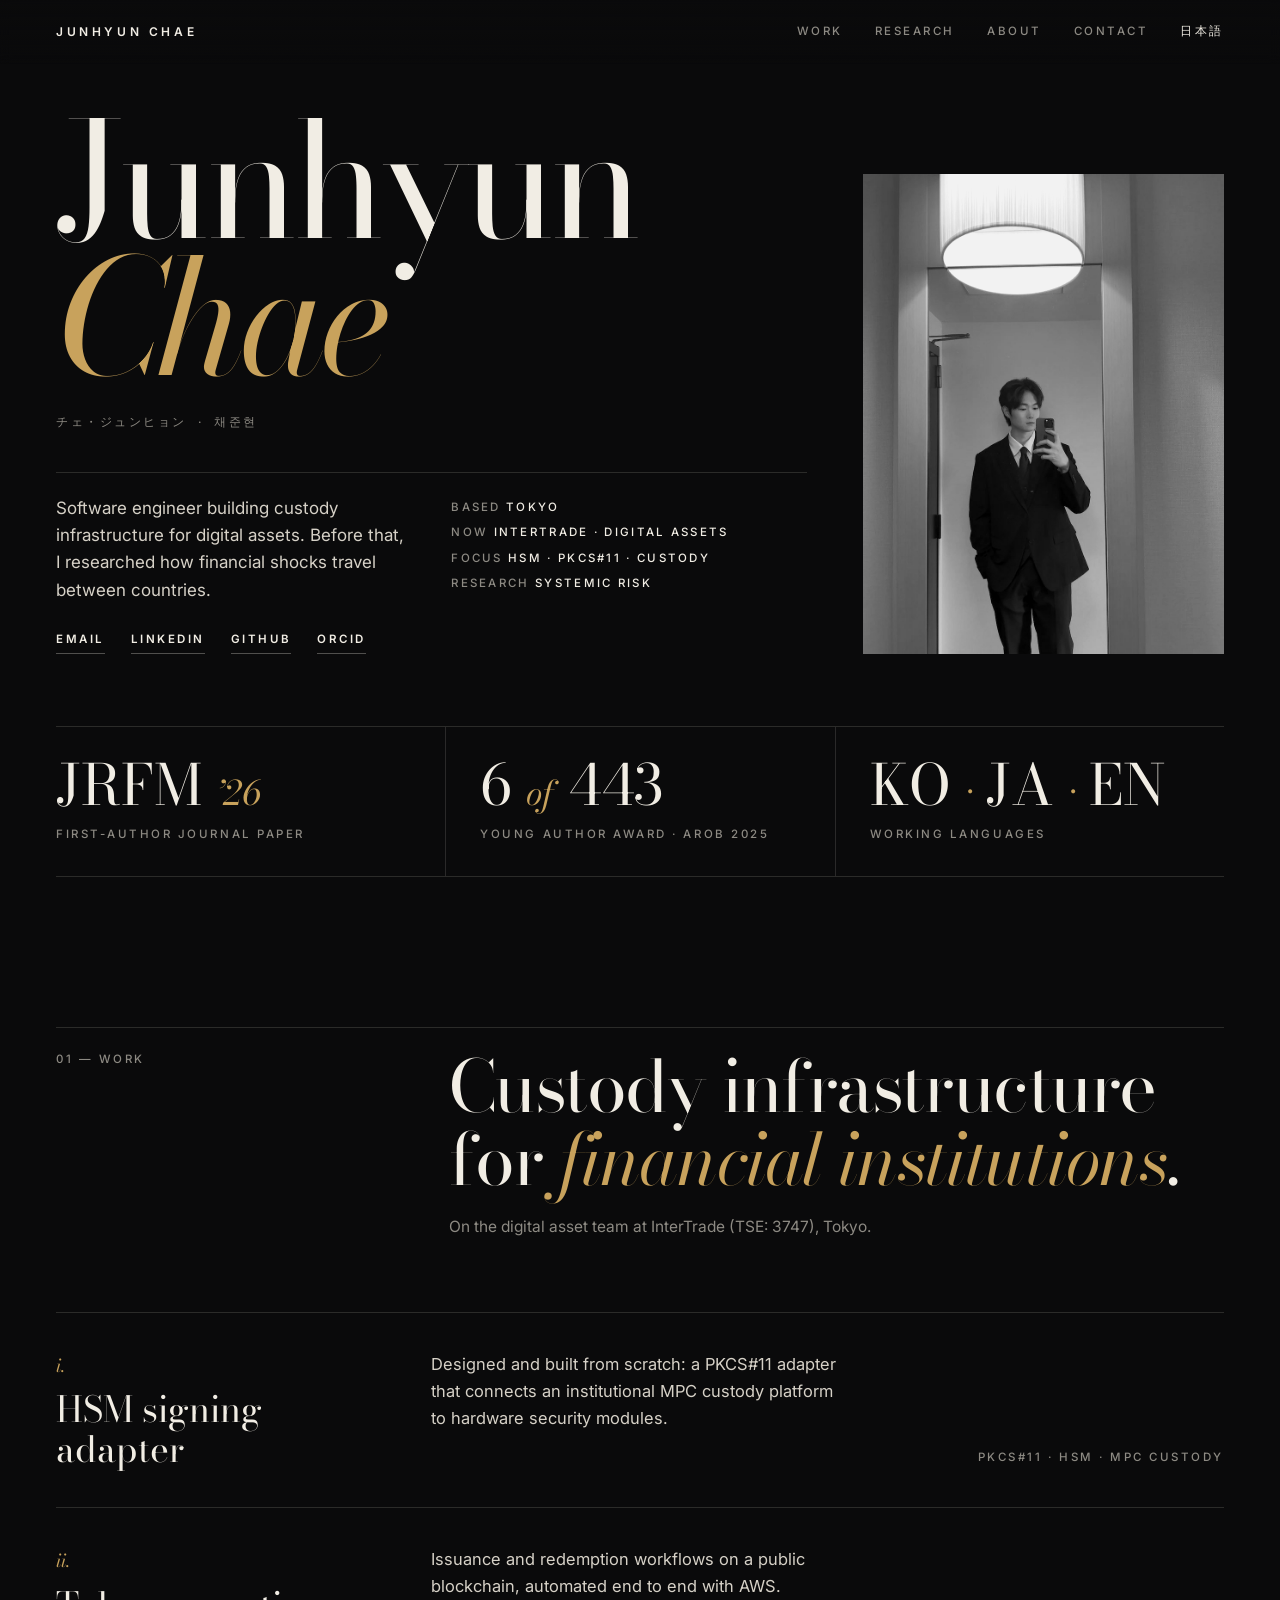
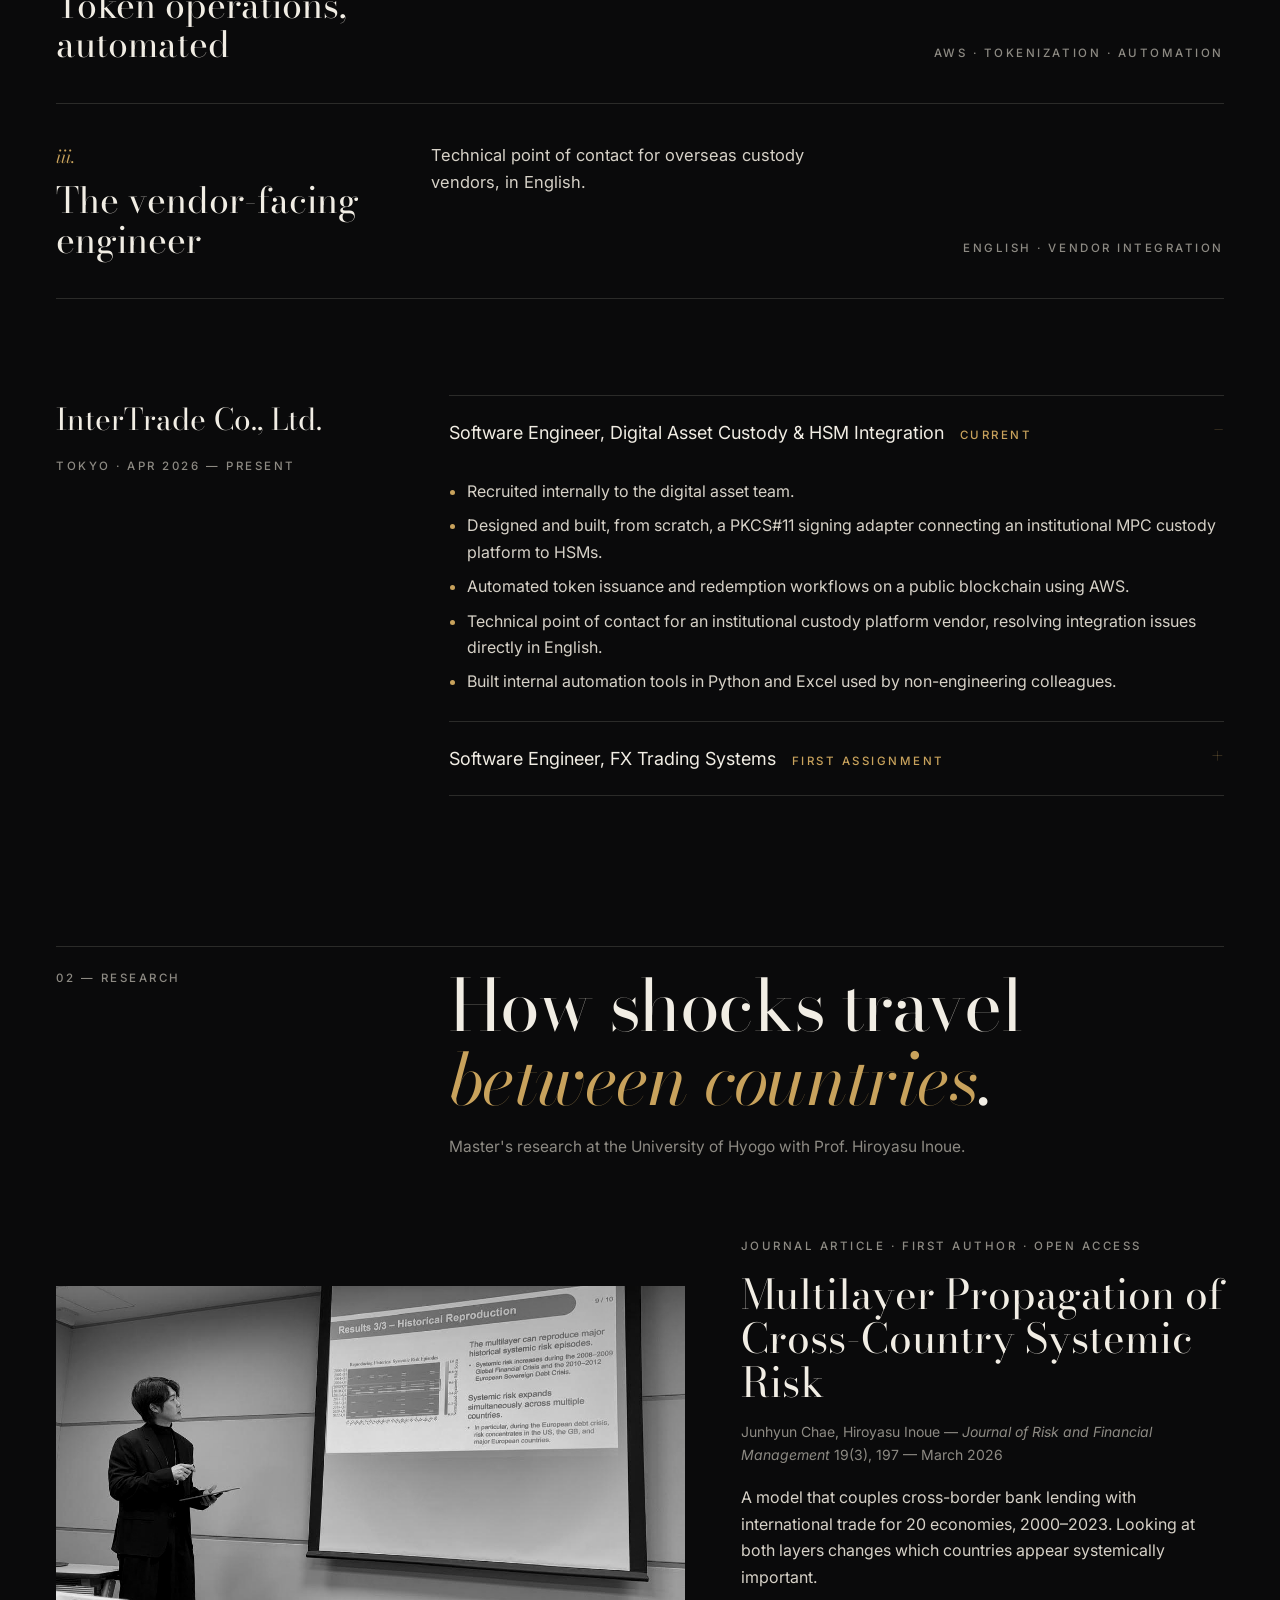
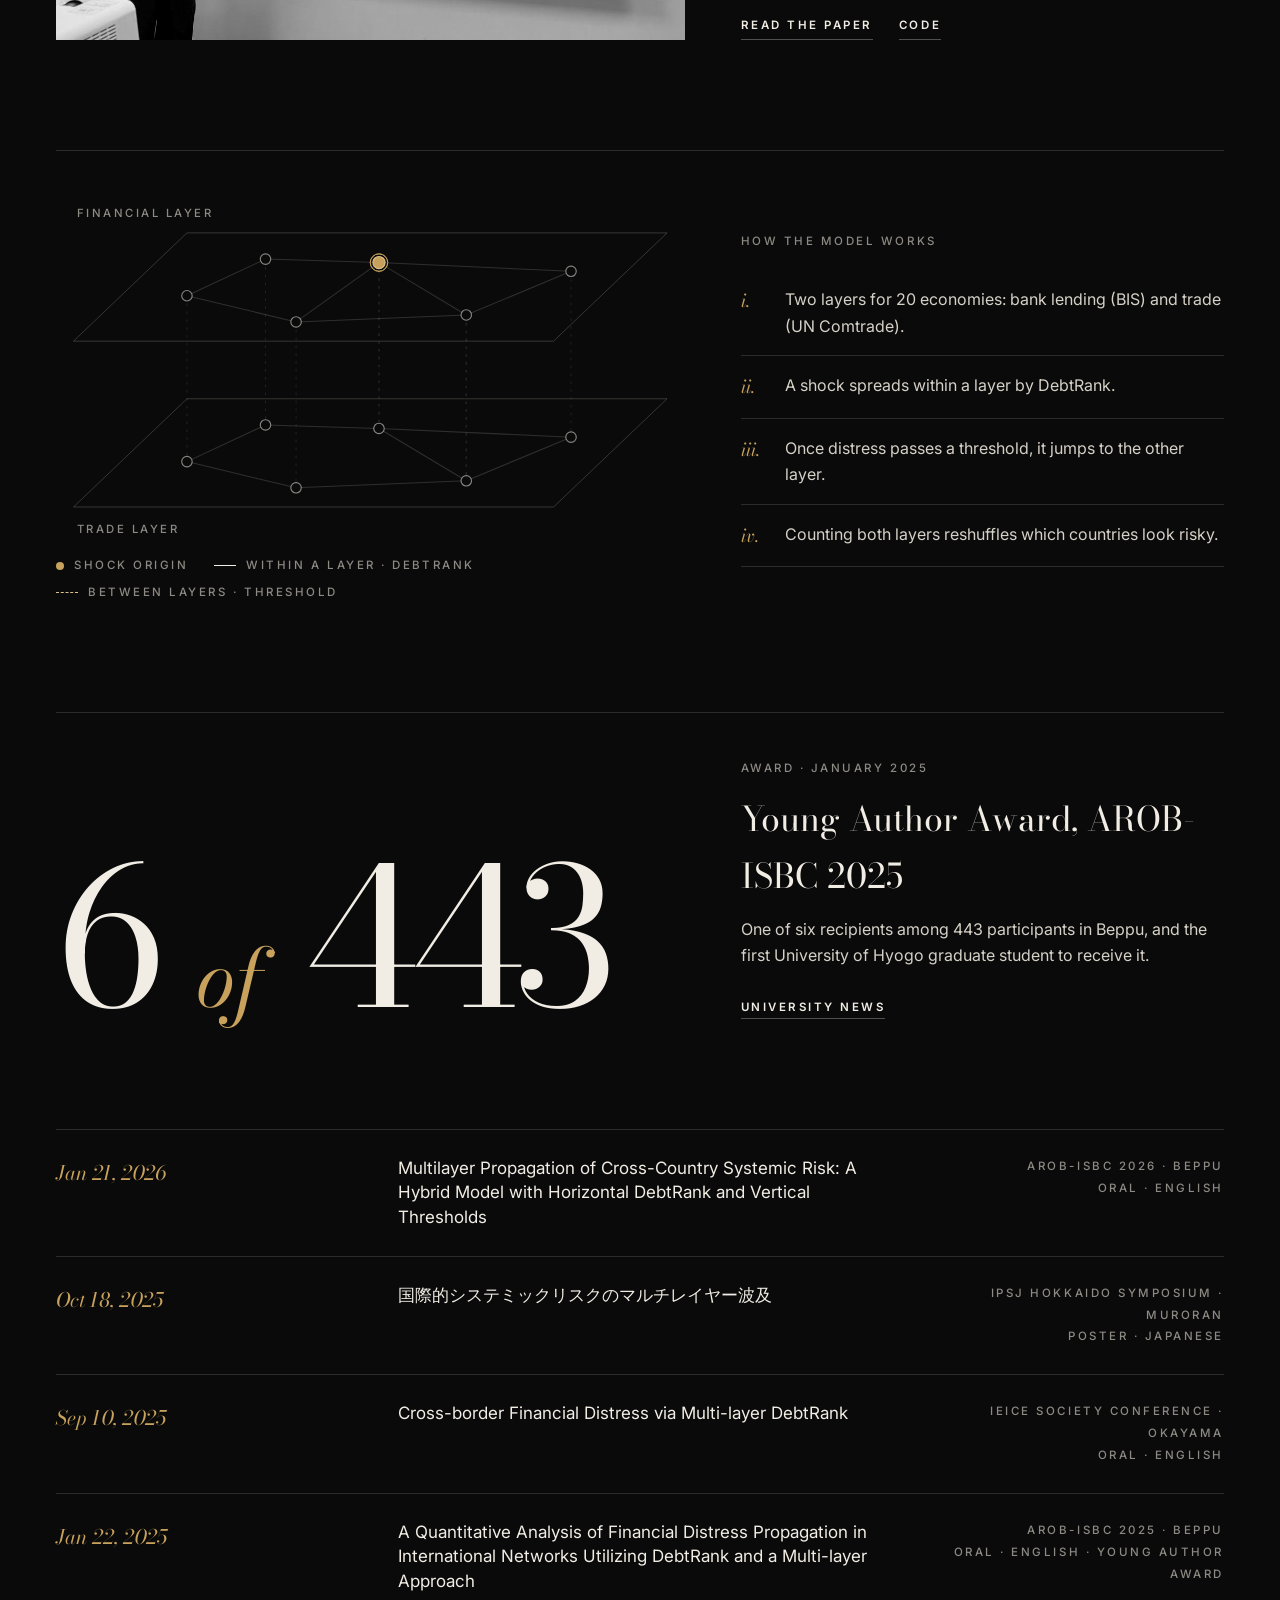
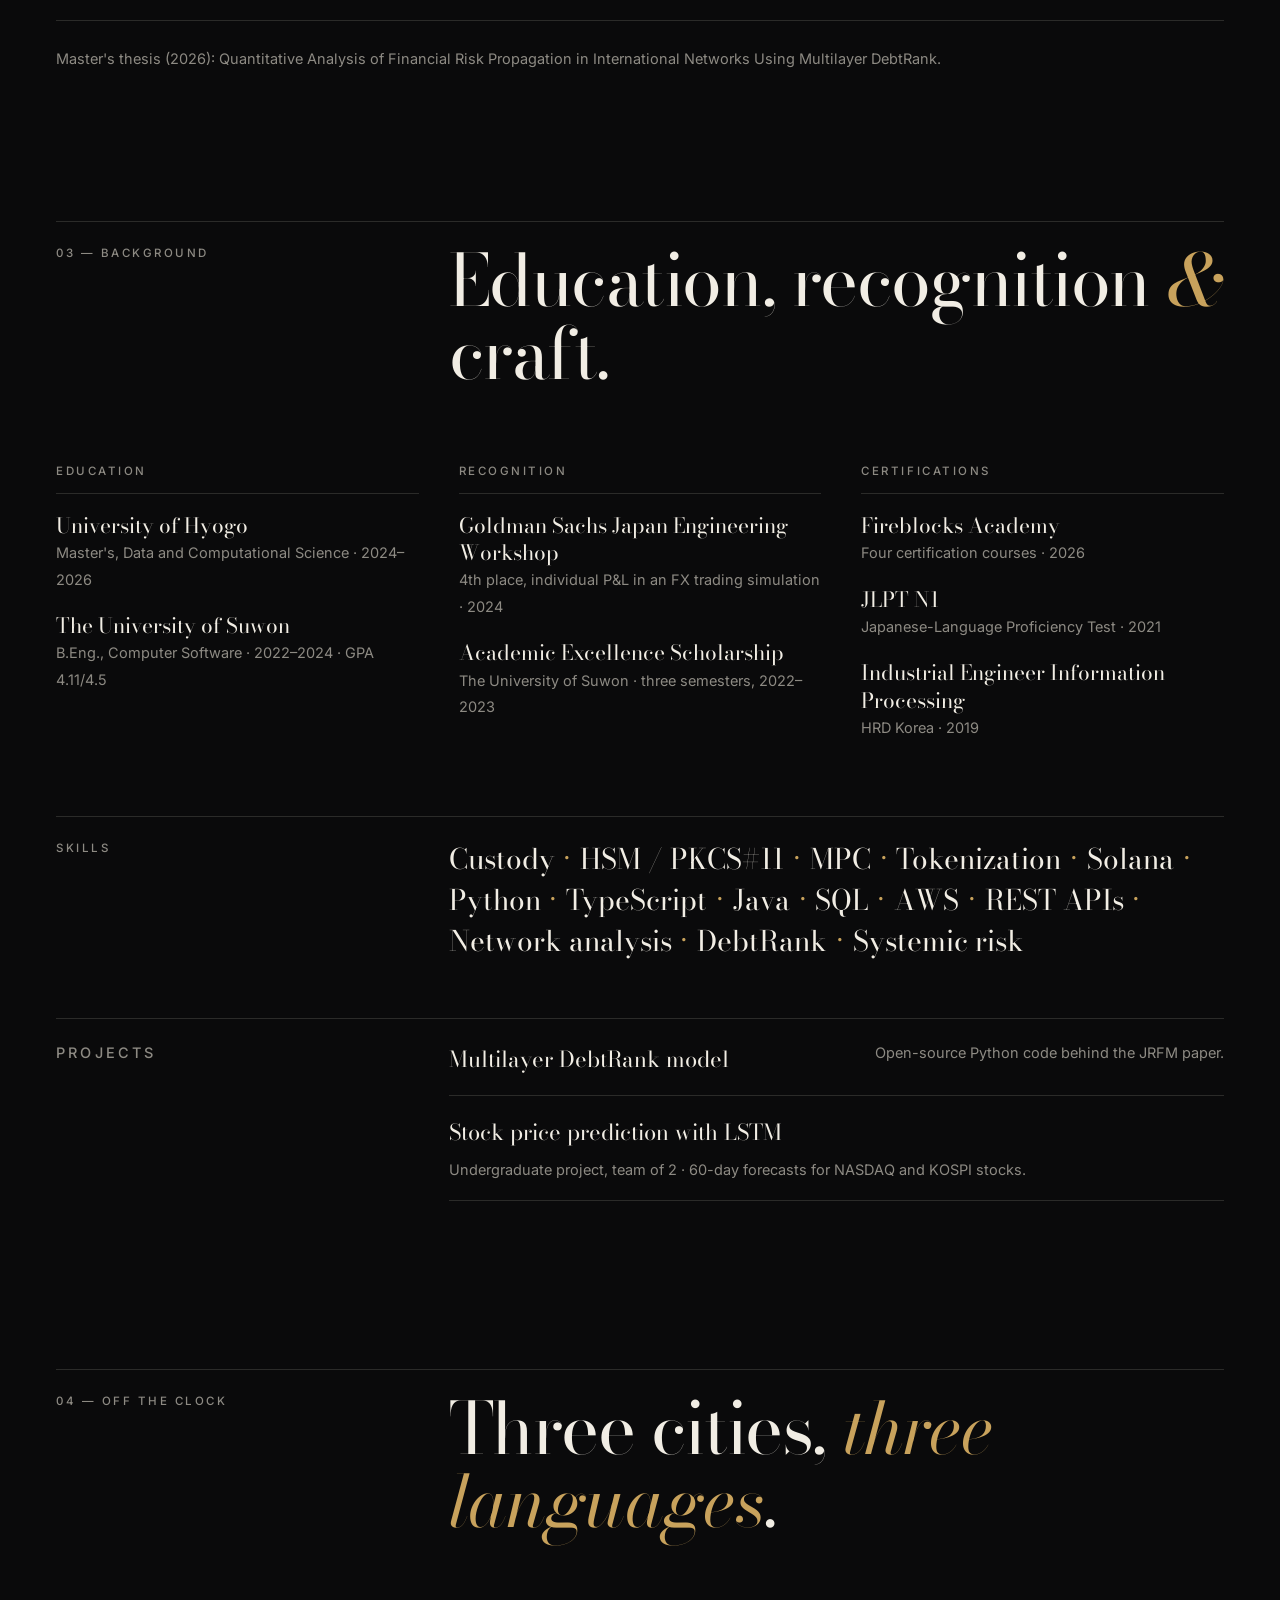
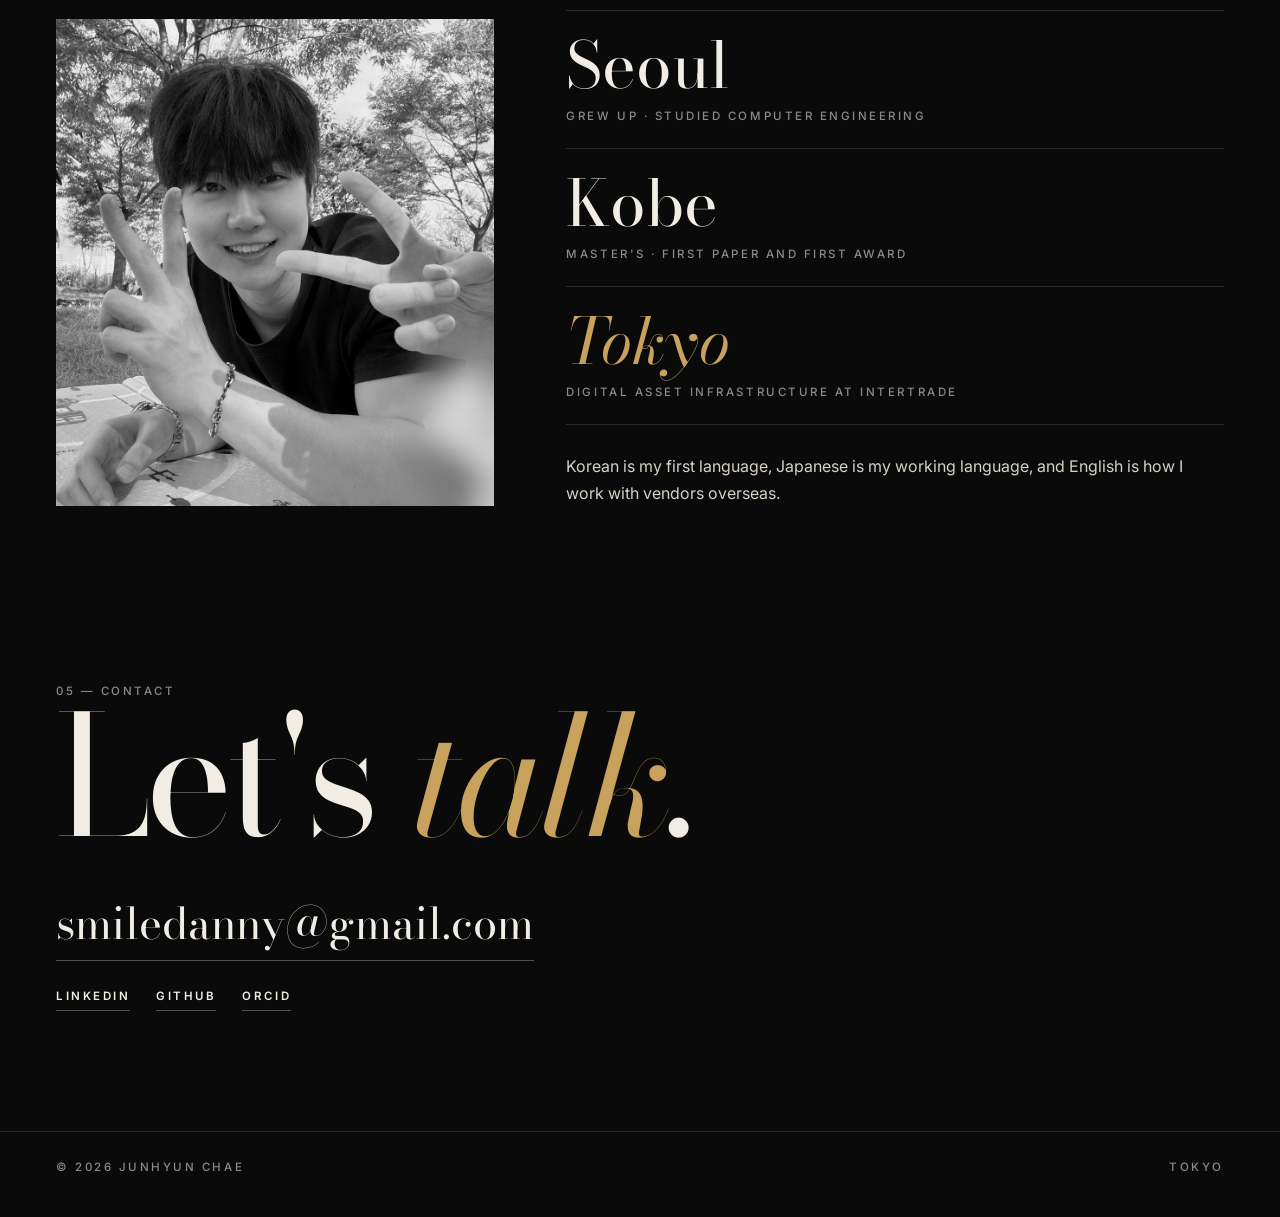
==== commit 803ca403: "Personal site" ====
--- a/index.html
+++ b/index.html
@@ -16,7 +16,7 @@
   <link rel="preconnect" href="https://fonts.googleapis.com">
   <link rel="preconnect" href="https://fonts.gstatic.com" crossorigin>
   <link rel="stylesheet" href="https://fonts.googleapis.com/css2?family=Bodoni+Moda:ital,opsz,wght@0,6..96,400;0,6..96,500;1,6..96,400&amp;family=Inter:wght@400;500;600&amp;display=swap">
-  <link rel="stylesheet" href="assets/style.css?v=12">
+  <link rel="stylesheet" href="assets/style.css">
   <script type="application/ld+json">
   {
     "@context": "https://schema.org",
@@ -95,7 +95,7 @@
         <ol class="rows">
           <li>
             <div><span class="ix">i.</span><h3>HSM signing adapter</h3></div>
-            <p>Designed and built from scratch: a PKCS#11 adapter that connects an institutional MPC custody platform to hardware security modules. Now in use.</p>
+            <p>Designed and built from scratch: a PKCS#11 adapter that connects an institutional MPC custody platform to hardware security modules.</p>
             <span class="caps">PKCS#11 · HSM · MPC custody</span>
           </li>
           <li>
@@ -105,7 +105,7 @@
           </li>
           <li>
             <div><span class="ix">iii.</span><h3>The vendor-facing engineer</h3></div>
-            <p>Technical point of contact for overseas custody vendors, in English. I also evaluate providers, support NDA and contract reviews, and connect them with financial institutions.</p>
+            <p>Technical point of contact for overseas custody vendors, in English.</p>
             <span class="caps">English · Vendor integration</span>
           </li>
         </ol>
@@ -120,18 +120,17 @@
               <summary>Software Engineer, Digital Asset Custody &amp; HSM Integration <span class="caps">Current</span></summary>
               <ul>
                 <li>Recruited internally to the digital asset team.</li>
-                <li>Designed and built, from scratch, a PKCS#11 signing adapter connecting an institutional MPC custody platform to HSMs; now in use.</li>
+                <li>Designed and built, from scratch, a PKCS#11 signing adapter connecting an institutional MPC custody platform to HSMs.</li>
                 <li>Automated token issuance and redemption workflows on a public blockchain using AWS.</li>
                 <li>Technical point of contact for an institutional custody platform vendor, resolving integration issues directly in English.</li>
-                <li>Evaluated custody providers, supported NDA and contract reviews, and connected providers with financial institutions.</li>
-                <li>Built internal automation tools in Python and Excel, including a cost reconciliation tool adopted by non-engineering colleagues.</li>
+                <li>Built internal automation tools in Python and Excel used by non-engineering colleagues.</li>
               </ul>
             </details>
             <details>
               <summary>Software Engineer, FX Trading Systems <span class="caps">First assignment</span></summary>
               <ul>
                 <li>Developed and maintained programs for an FX trading system, including resilience tests that keep customer trading running during database outages.</li>
-                <li>Refactored a market-rate retrieval tool in Python and built a packaged rate-retrieval application for a client.</li>
+                <li>Refactored a market-rate retrieval tool in Python and built a packaged rate-retrieval application.</li>
               </ul>
             </details>
           </div>
@@ -273,7 +272,7 @@
         </div>
         <div class="skills">
           <span class="caps">Skills</span>
-          <p><span class="nw">Custody</span><i>·</i><span class="nw">HSM / PKCS#11</span><i>·</i><span class="nw">MPC</span><i>·</i><span class="nw">Tokenization</span><i>·</i><span class="nw">Solana</span><i>·</i><span class="nw">Python</span><i>·</i><span class="nw">TypeScript</span><i>·</i><span class="nw">Java</span><i>·</i><span class="nw">SQL</span><i>·</i><span class="nw">AWS</span><i>·</i><span class="nw">REST APIs</span><i>·</i><span class="nw">Network analysis</span><i>·</i><span class="nw">DebtRank</span><i>·</i><span class="nw">Systemic risk</span></p>
+          <p><span>Custody</span> <i>·</i> <span>HSM / PKCS#11</span> <i>·</i> <span>MPC</span> <i>·</i> <span>Tokenization</span> <i>·</i> <span>Solana</span> <i>·</i> <span>Python</span> <i>·</i> <span>TypeScript</span> <i>·</i> <span>Java</span> <i>·</i> <span>SQL</span> <i>·</i> <span>AWS</span> <i>·</i> <span>REST APIs</span> <i>·</i> <span>Network analysis</span> <i>·</i> <span>DebtRank</span> <i>·</i> <span>Systemic risk</span></p>
         </div>
         <div class="projects">
           <span class="caps">Projects</span>
--- a/assets/style.css
+++ b/assets/style.css
@@ -3,7 +3,6 @@
   --ink: #f1ede4;
   --text: #d6d1c7;
   --mute: #8d8a83;
-  --dim: #55534e;
   --line: rgba(241, 237, 228, 0.14);
   --line-2: rgba(241, 237, 228, 0.3);
   --gold: #c8a25c;
@@ -47,6 +46,10 @@
   text-decoration: none;
 }
 
+figure {
+  margin: 0;
+}
+
 .page {
   max-width: 1440px;
   margin: 0 auto;
@@ -60,7 +63,15 @@
   color: var(--mute);
 }
 
-/* Top bar */
+:lang(ja) .caps {
+  letter-spacing: 0.1em;
+}
+
+:lang(ja) i {
+  font-style: normal;
+}
+
+/* Header */
 .bar {
   position: sticky;
   top: 0;
@@ -103,7 +114,12 @@
   color: var(--ink);
 }
 
-/* Photos: black and white, colour on hover, never cropped */
+:lang(ja) .bar .name,
+:lang(ja) .bar nav a {
+  letter-spacing: 0.1em;
+}
+
+/* Photos */
 .bw img {
   width: 100%;
   height: auto;
@@ -113,14 +129,6 @@
 
 .bw:hover img {
   filter: none;
-}
-
-figure {
-  margin: 0;
-}
-
-figcaption {
-  margin-top: 12px;
 }
 
 /* Hero */
@@ -152,10 +160,6 @@
   letter-spacing: -0.01em;
   word-break: keep-all;
   line-break: strict;
-}
-
-:lang(ja) .hero h1 i {
-  font-style: normal;
 }
 
 .hero .alt {
@@ -217,6 +221,7 @@
   border-color: var(--gold);
 }
 
+/* Highlights */
 .facts {
   display: grid;
   grid-template-columns: repeat(3, 1fr);
@@ -239,6 +244,7 @@
   color: var(--ink);
   font-family: var(--serif);
   font-size: clamp(40px, 4.4vw, 60px);
+  font-variation-settings: "opsz" 18;
   line-height: 1;
 }
 
@@ -285,17 +291,13 @@
   letter-spacing: 0;
 }
 
-:lang(ja) i {
-  font-style: normal;
-}
-
 .sub {
   margin: 18px 0 0;
   color: var(--mute);
   font-size: 15.5px;
 }
 
-/* Work rows */
+/* Work */
 .rows {
   margin: 72px 0 0;
   padding: 0;
@@ -325,8 +327,15 @@
   color: var(--ink);
   font-family: var(--serif);
   font-size: clamp(28px, 2.8vw, 40px);
+  font-variation-settings: "opsz" 28;
   font-weight: 400;
   line-height: 1.1;
+}
+
+:lang(ja) .rows h3 {
+  font-size: clamp(24px, 2.3vw, 32px);
+  font-weight: 500;
+  line-height: 1.3;
 }
 
 .rows p {
@@ -354,7 +363,12 @@
   color: var(--ink);
   font-family: var(--serif);
   font-size: 30px;
+  font-variation-settings: "opsz" 28;
   font-weight: 400;
+}
+
+:lang(ja) .exp-org h3 {
+  font-weight: 500;
 }
 
 details {
@@ -425,6 +439,7 @@
   color: var(--ink);
   font-family: var(--serif);
   font-size: clamp(32px, 3.2vw, 48px);
+  font-variation-settings: "opsz" 28;
   font-weight: 400;
   line-height: 1.08;
 }
@@ -511,7 +526,7 @@
   border-top: 1px dashed var(--gold-2);
 }
 
-/* Animated network, monochrome with a gold shock */
+/* Network diagram */
 .net {
   display: block;
   width: 100%;
@@ -613,7 +628,7 @@
   100% { transform: scale(5); opacity: 0; }
 }
 
-/* Award feature */
+/* Award */
 .award {
   display: grid;
   grid-template-columns: 1.3fr 1fr;
@@ -629,6 +644,7 @@
   color: var(--ink);
   font-family: var(--serif);
   font-size: clamp(110px, 15vw, 240px);
+  font-variation-settings: "opsz" 18;
   line-height: 0.85;
   letter-spacing: -0.04em;
 }
@@ -644,6 +660,7 @@
   color: var(--ink);
   font-family: var(--serif);
   font-size: 34px;
+  font-variation-settings: "opsz" 28;
   font-weight: 400;
 }
 
@@ -671,6 +688,7 @@
   color: var(--gold);
   font-family: var(--serif);
   font-size: 20px;
+  font-variation-settings: "opsz" 28;
   font-style: italic;
 }
 
@@ -729,8 +747,13 @@
   color: var(--ink);
   font-family: var(--serif);
   font-size: 21px;
+  font-variation-settings: "opsz" 28;
   font-weight: 400;
   line-height: 1.3;
+}
+
+:lang(ja) .cols b {
+  font-weight: 500;
 }
 
 .cols span {
@@ -755,10 +778,14 @@
   line-height: 1.45;
 }
 
+.skills p span {
+  white-space: nowrap;
+}
+
 .skills p i {
   color: var(--gold);
   font-style: normal;
-  padding: 0 0.25em;
+  padding: 0 0.1em;
 }
 
 .projects {
@@ -790,6 +817,11 @@
   color: var(--ink);
   font-family: var(--serif);
   font-size: 22px;
+  font-variation-settings: "opsz" 28;
+}
+
+:lang(ja) .projects a {
+  font-weight: 500;
 }
 
 .projects a:hover {
@@ -801,7 +833,7 @@
   font-size: 14.5px;
 }
 
-/* Journey */
+/* Off the clock */
 .journey {
   display: grid;
   grid-template-columns: 0.8fr 1.2fr;
@@ -830,7 +862,12 @@
   color: var(--ink);
   font-family: var(--serif);
   font-size: clamp(44px, 5vw, 72px);
+  font-variation-settings: "opsz" 28;
   line-height: 1;
+}
+
+:lang(ja) .route .city {
+  font-weight: 500;
 }
 
 .route li:last-child .city {
@@ -883,6 +920,7 @@
   color: var(--ink);
   font-family: var(--serif);
   font-size: clamp(26px, 3.4vw, 46px);
+  font-variation-settings: "opsz" 28;
   border-bottom: 1px solid var(--line-2);
   transition: color 0.2s ease, border-color 0.2s ease;
 }
@@ -901,7 +939,6 @@
   border-top: 1px solid var(--line);
 }
 
-/* Responsive */
 @media (max-width: 1080px) {
   :root {
     --pad: 36px;
@@ -1043,44 +1080,3 @@
     color: #000;
   }
 }
-
-/* Optical size: sturdier hairlines for numbers and mid-size headings */
-.award .big,
-.facts .n {
-  font-variation-settings: "opsz" 18;
-}
-
-.paper h3,
-.award h3,
-.rows h3,
-.exp-org h3,
-.cols b,
-.projects a,
-.talks .when,
-.route .city,
-.contact .mail {
-  font-variation-settings: "opsz" 28;
-}
-
-.nw {
-  white-space: nowrap;
-}
-
-:lang(ja) .caps,
-:lang(ja) .bar .name,
-:lang(ja) .bar nav a {
-  letter-spacing: 0.1em;
-}
-
-:lang(ja) .rows h3,
-:lang(ja) .cols b,
-:lang(ja) .exp-org h3,
-:lang(ja) .projects a,
-:lang(ja) .route .city {
-  font-weight: 500;
-}
-
-:lang(ja) .rows h3 {
-  font-size: clamp(24px, 2.3vw, 32px);
-  line-height: 1.3;
-}
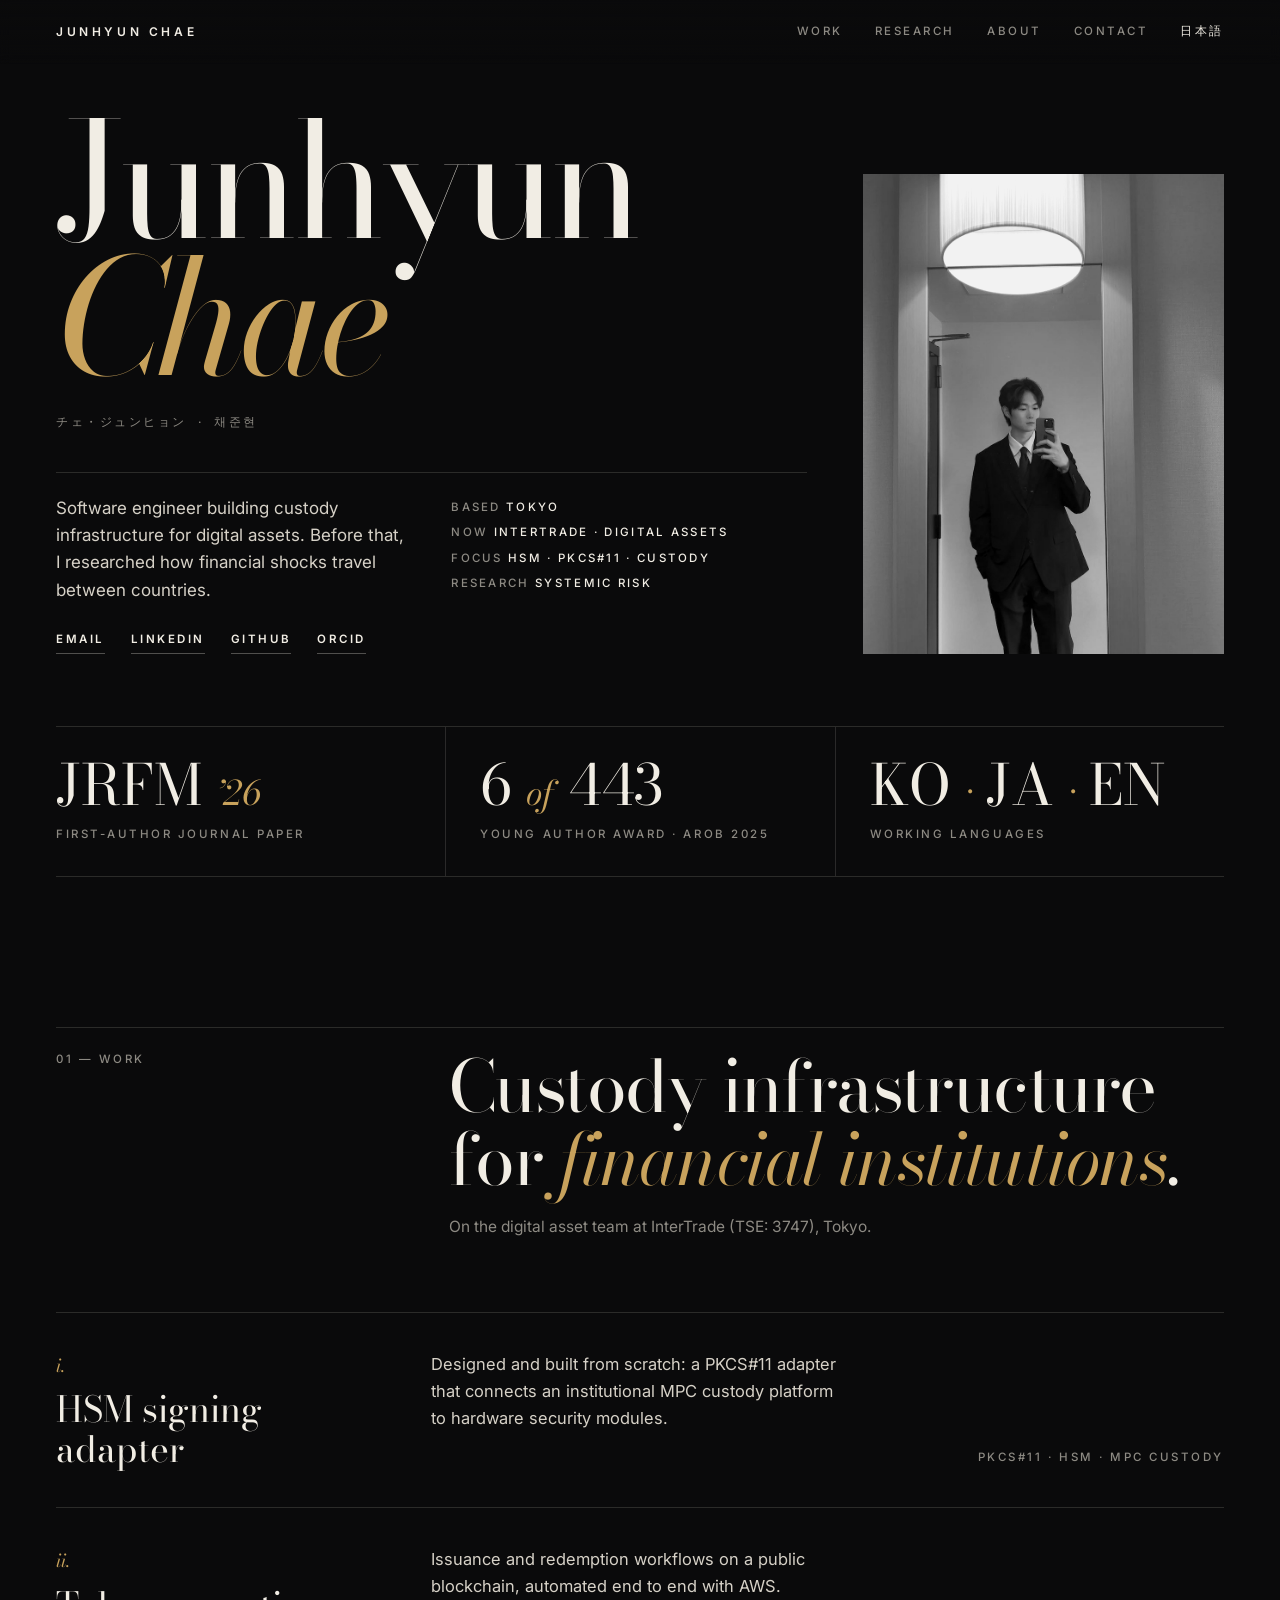
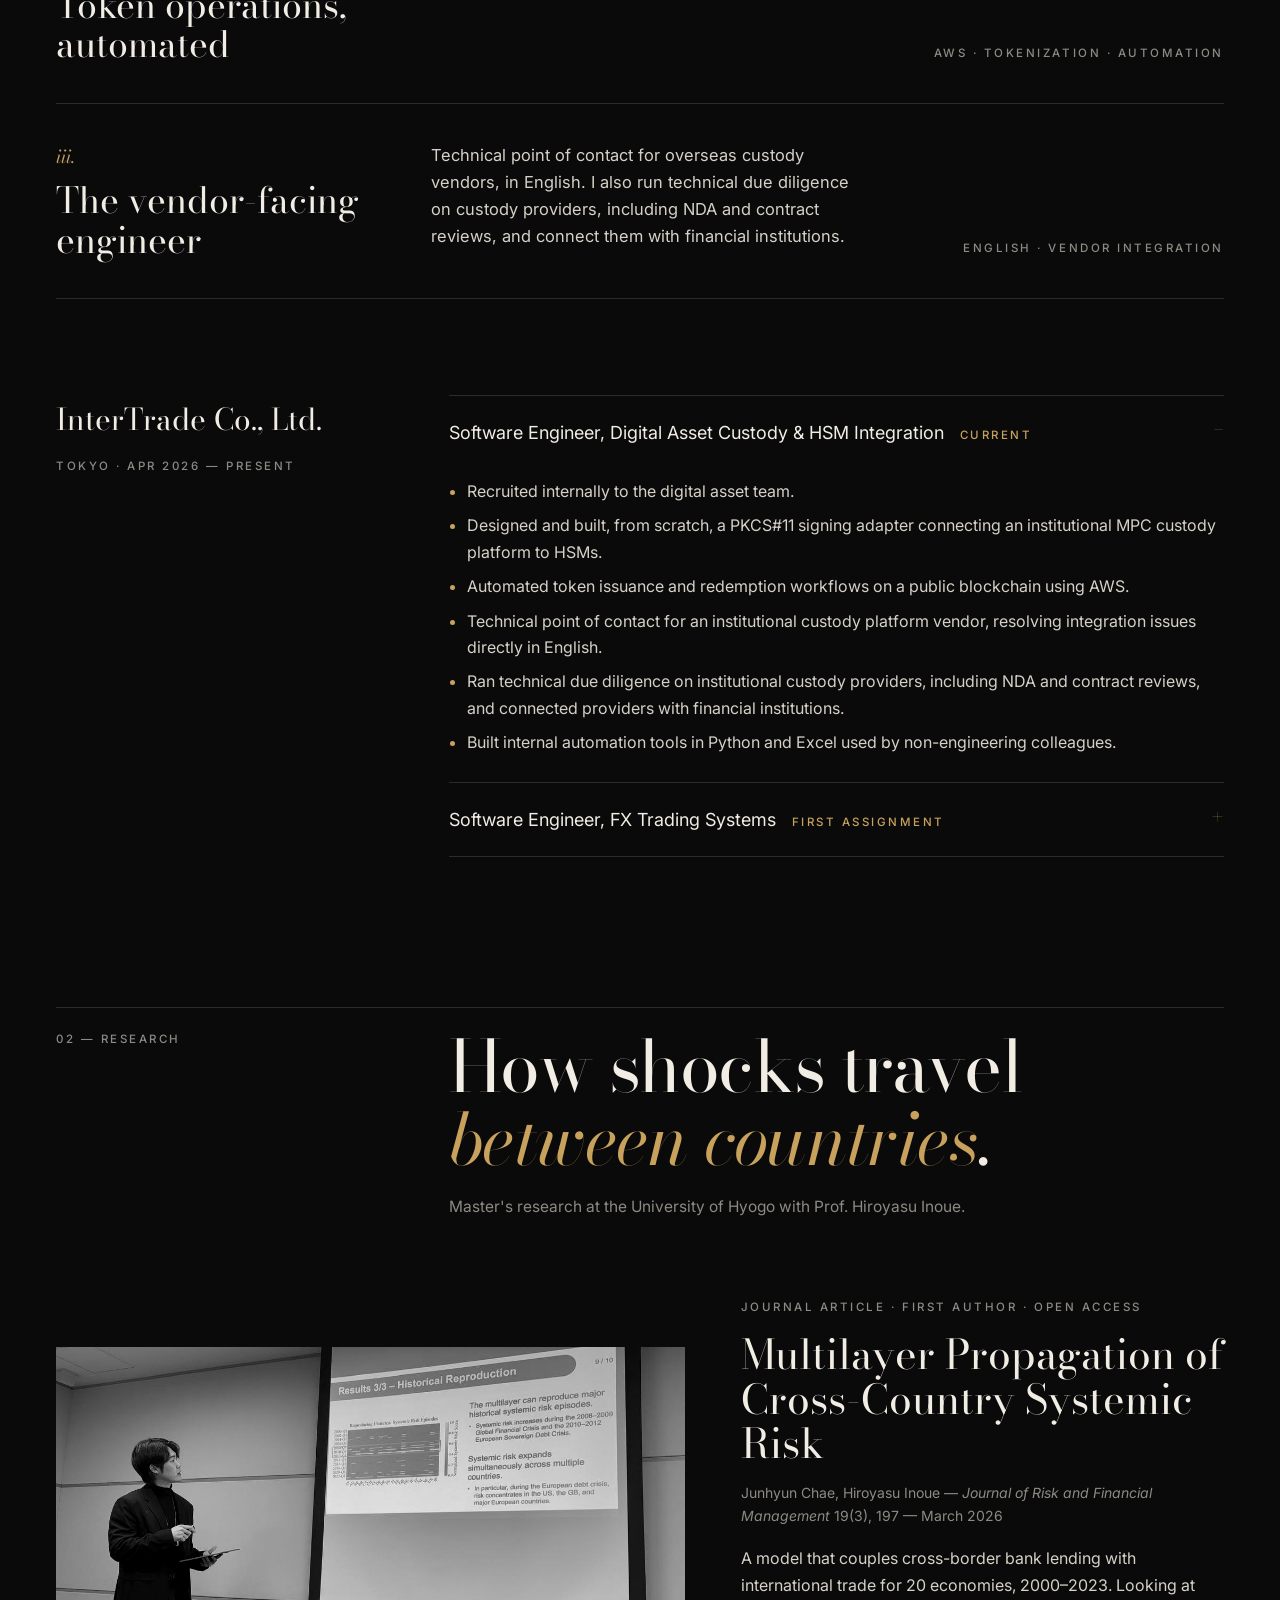
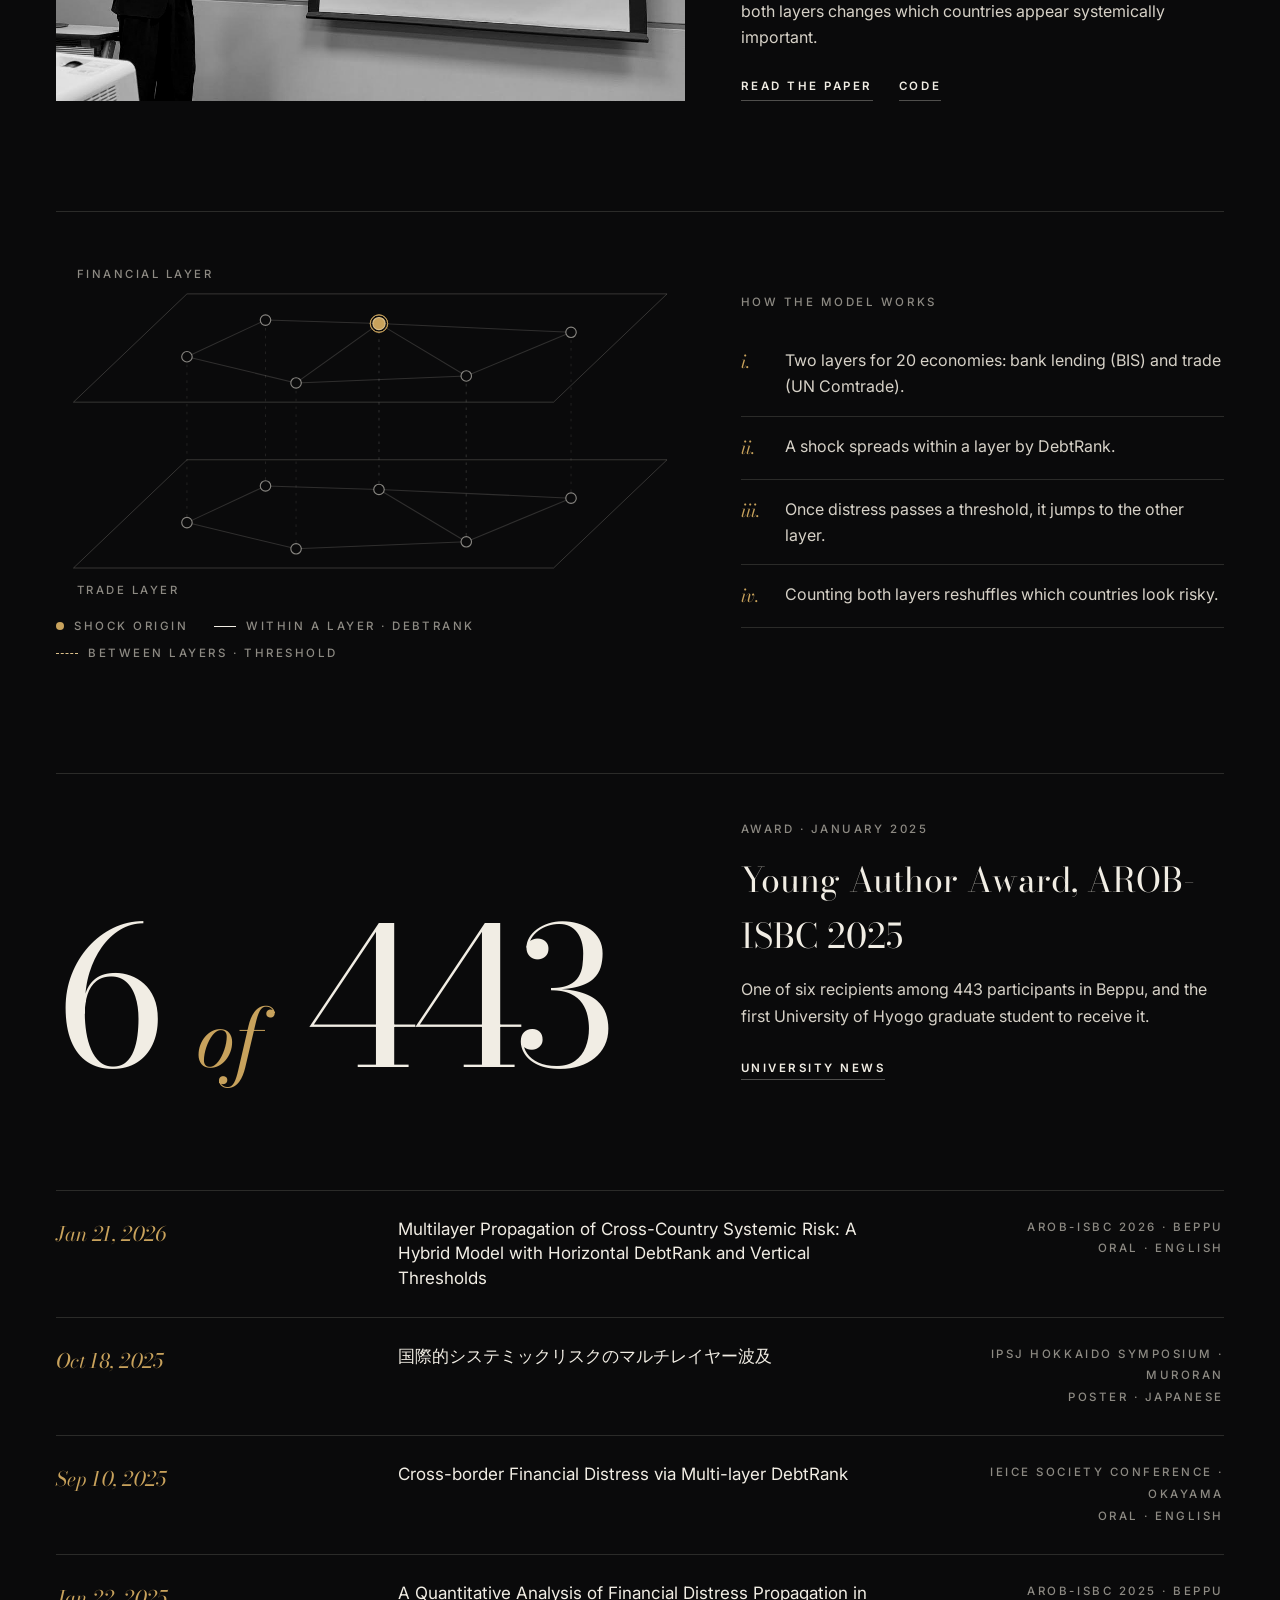
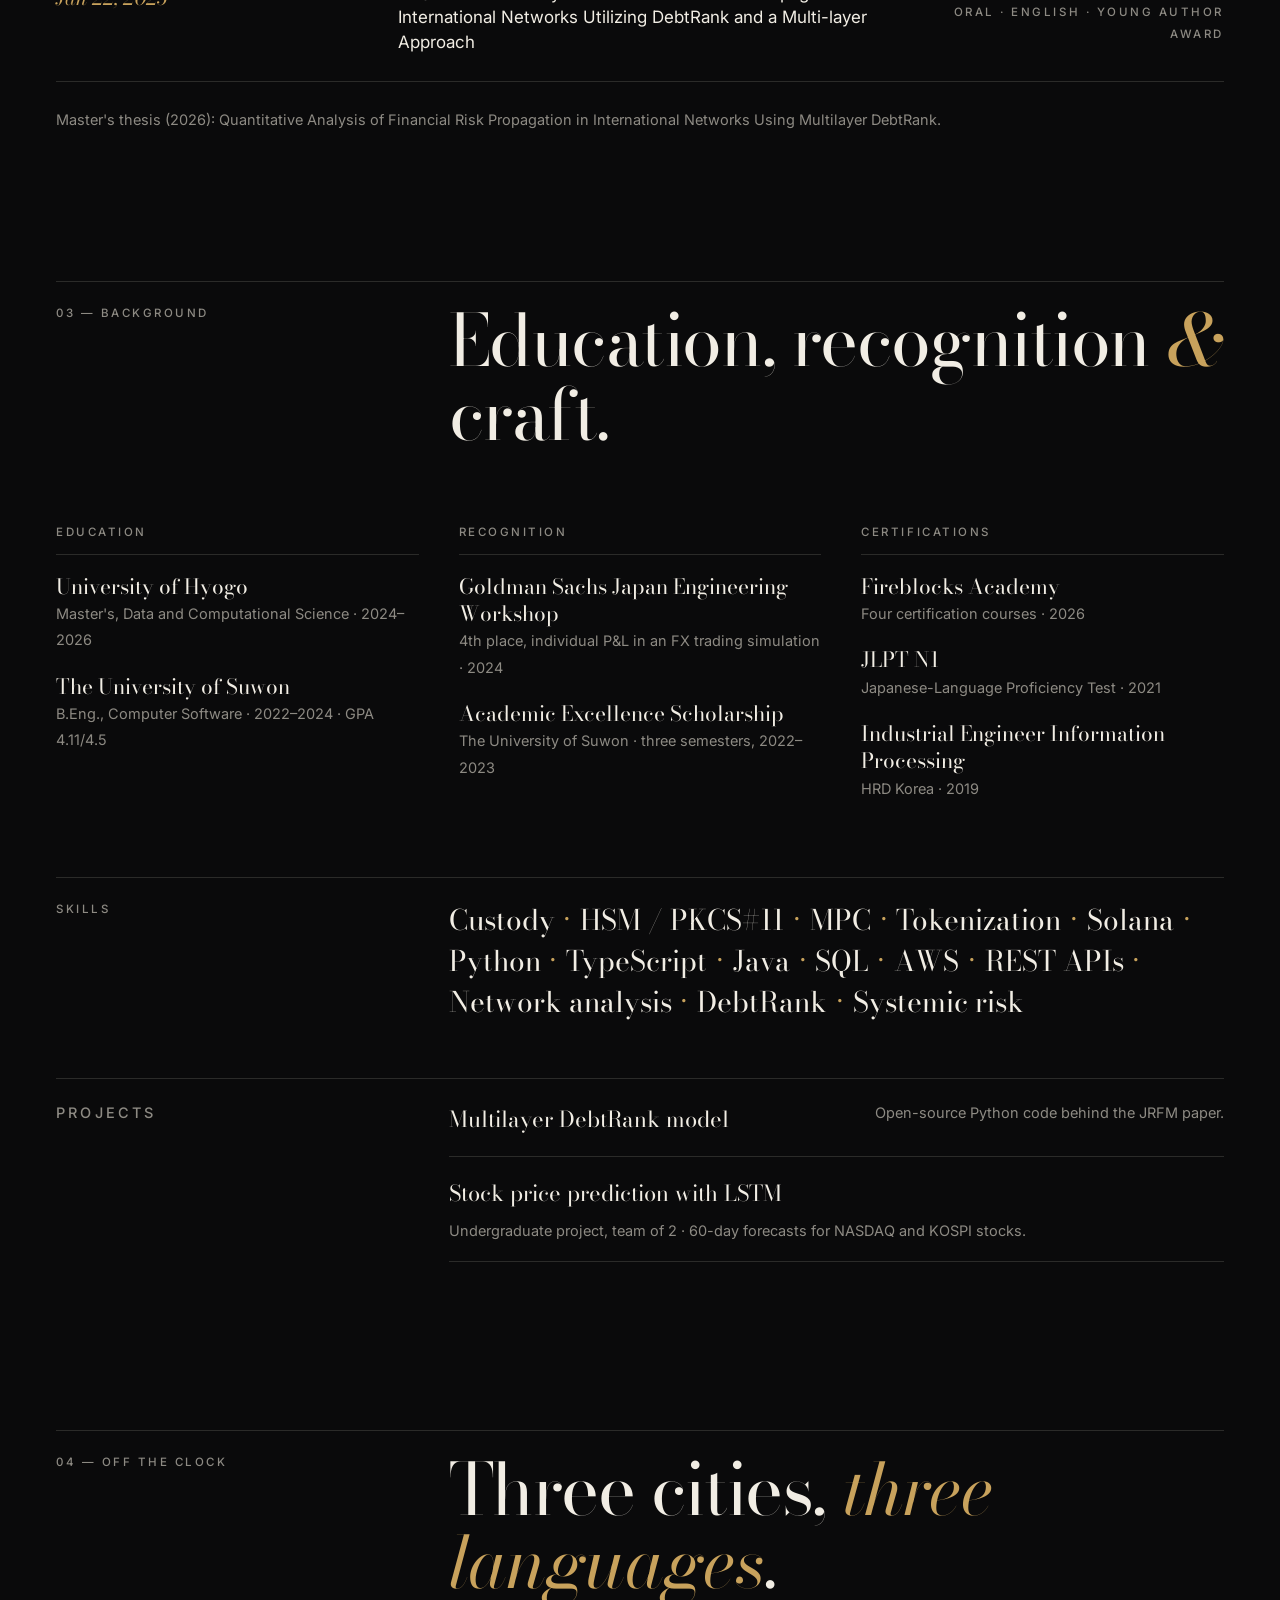
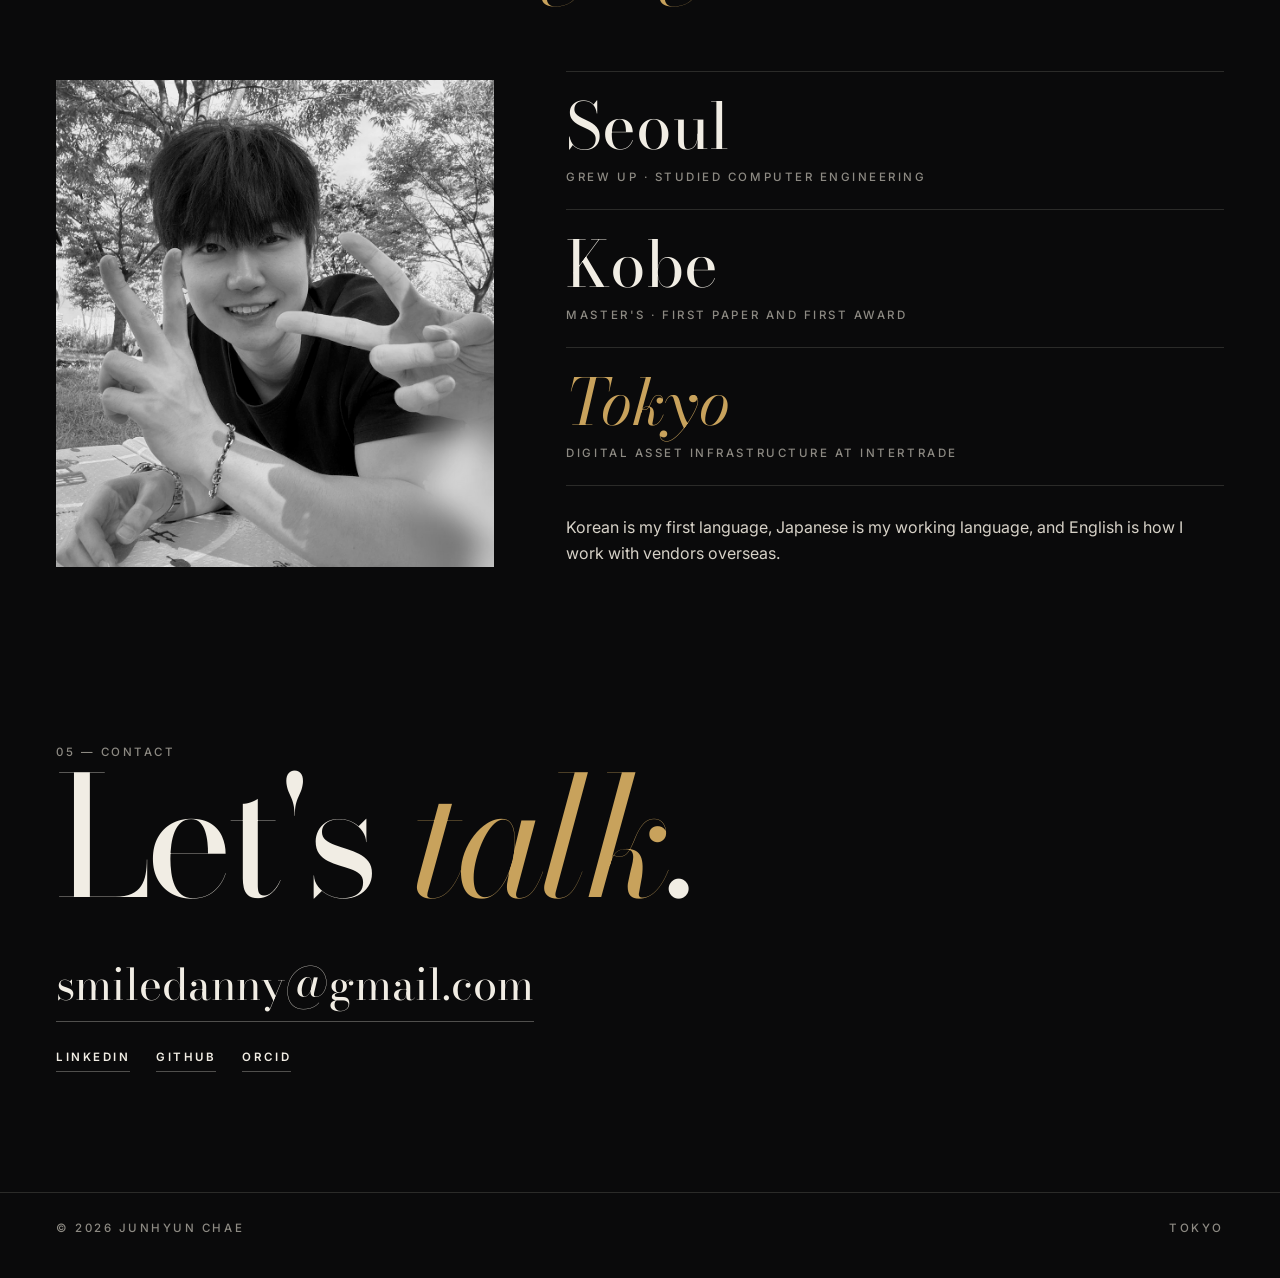
==== commit fb8558fc: "Add vendor due diligence and financial institution lines" ====
--- a/index.html
+++ b/index.html
@@ -105,7 +105,7 @@
           </li>
           <li>
             <div><span class="ix">iii.</span><h3>The vendor-facing engineer</h3></div>
-            <p>Technical point of contact for overseas custody vendors, in English.</p>
+            <p>Technical point of contact for overseas custody vendors, in English. I also run technical due diligence on custody providers, including NDA and contract reviews, and connect them with financial institutions.</p>
             <span class="caps">English · Vendor integration</span>
           </li>
         </ol>
@@ -123,6 +123,7 @@
                 <li>Designed and built, from scratch, a PKCS#11 signing adapter connecting an institutional MPC custody platform to HSMs.</li>
                 <li>Automated token issuance and redemption workflows on a public blockchain using AWS.</li>
                 <li>Technical point of contact for an institutional custody platform vendor, resolving integration issues directly in English.</li>
+                <li>Ran technical due diligence on institutional custody providers, including NDA and contract reviews, and connected providers with financial institutions.</li>
                 <li>Built internal automation tools in Python and Excel used by non-engineering colleagues.</li>
               </ul>
             </details>
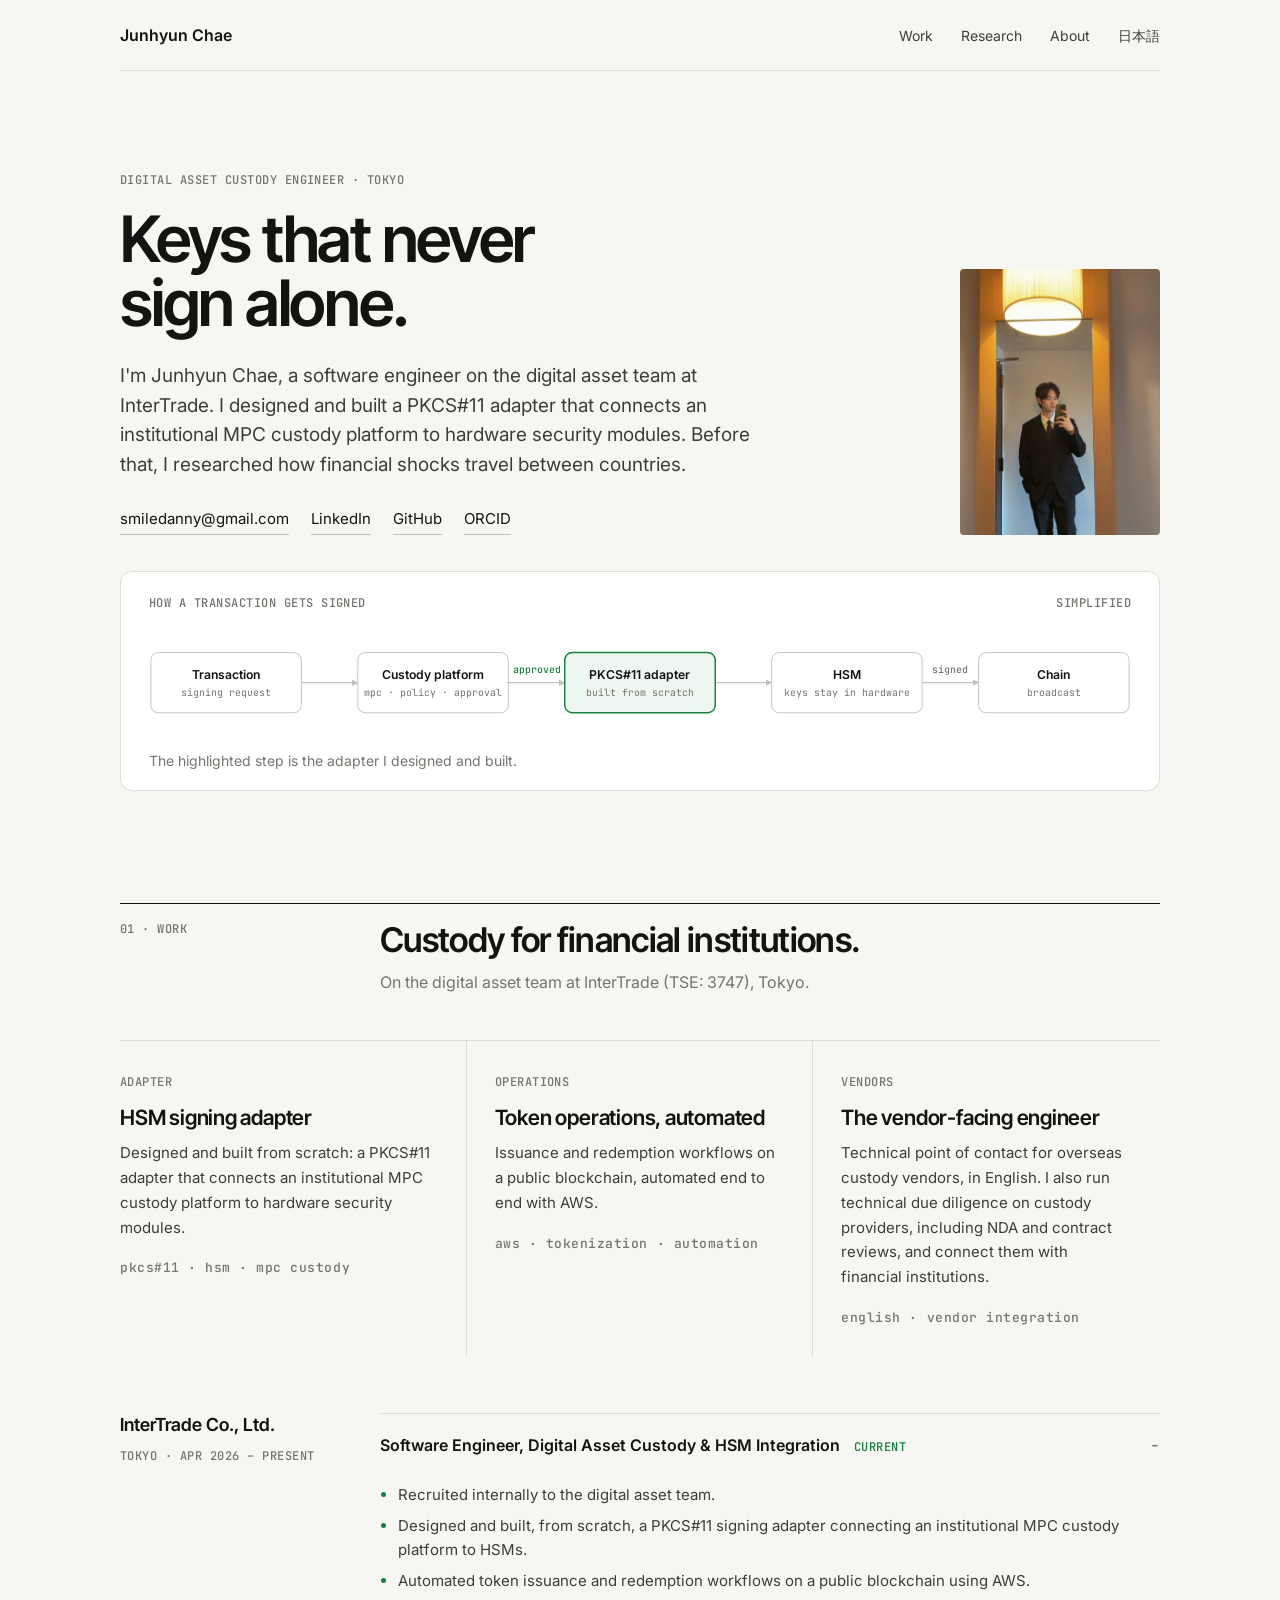
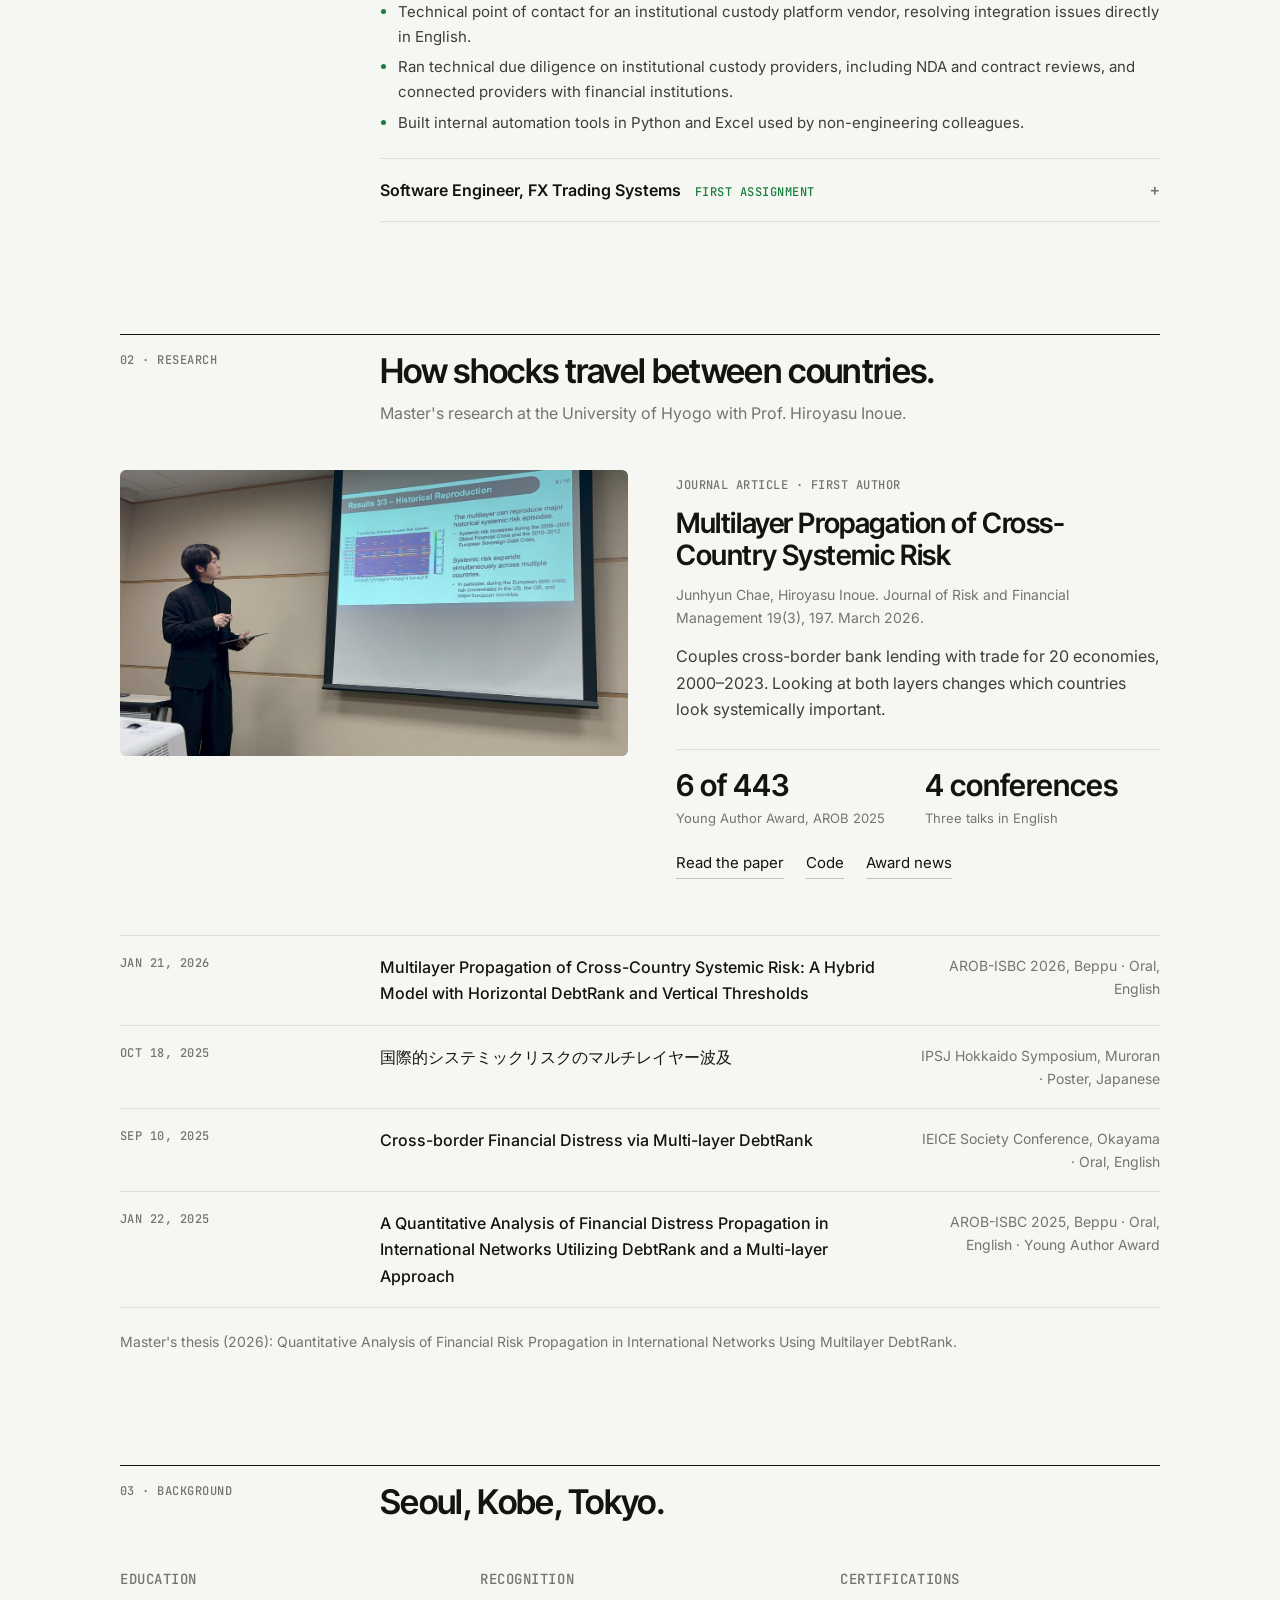
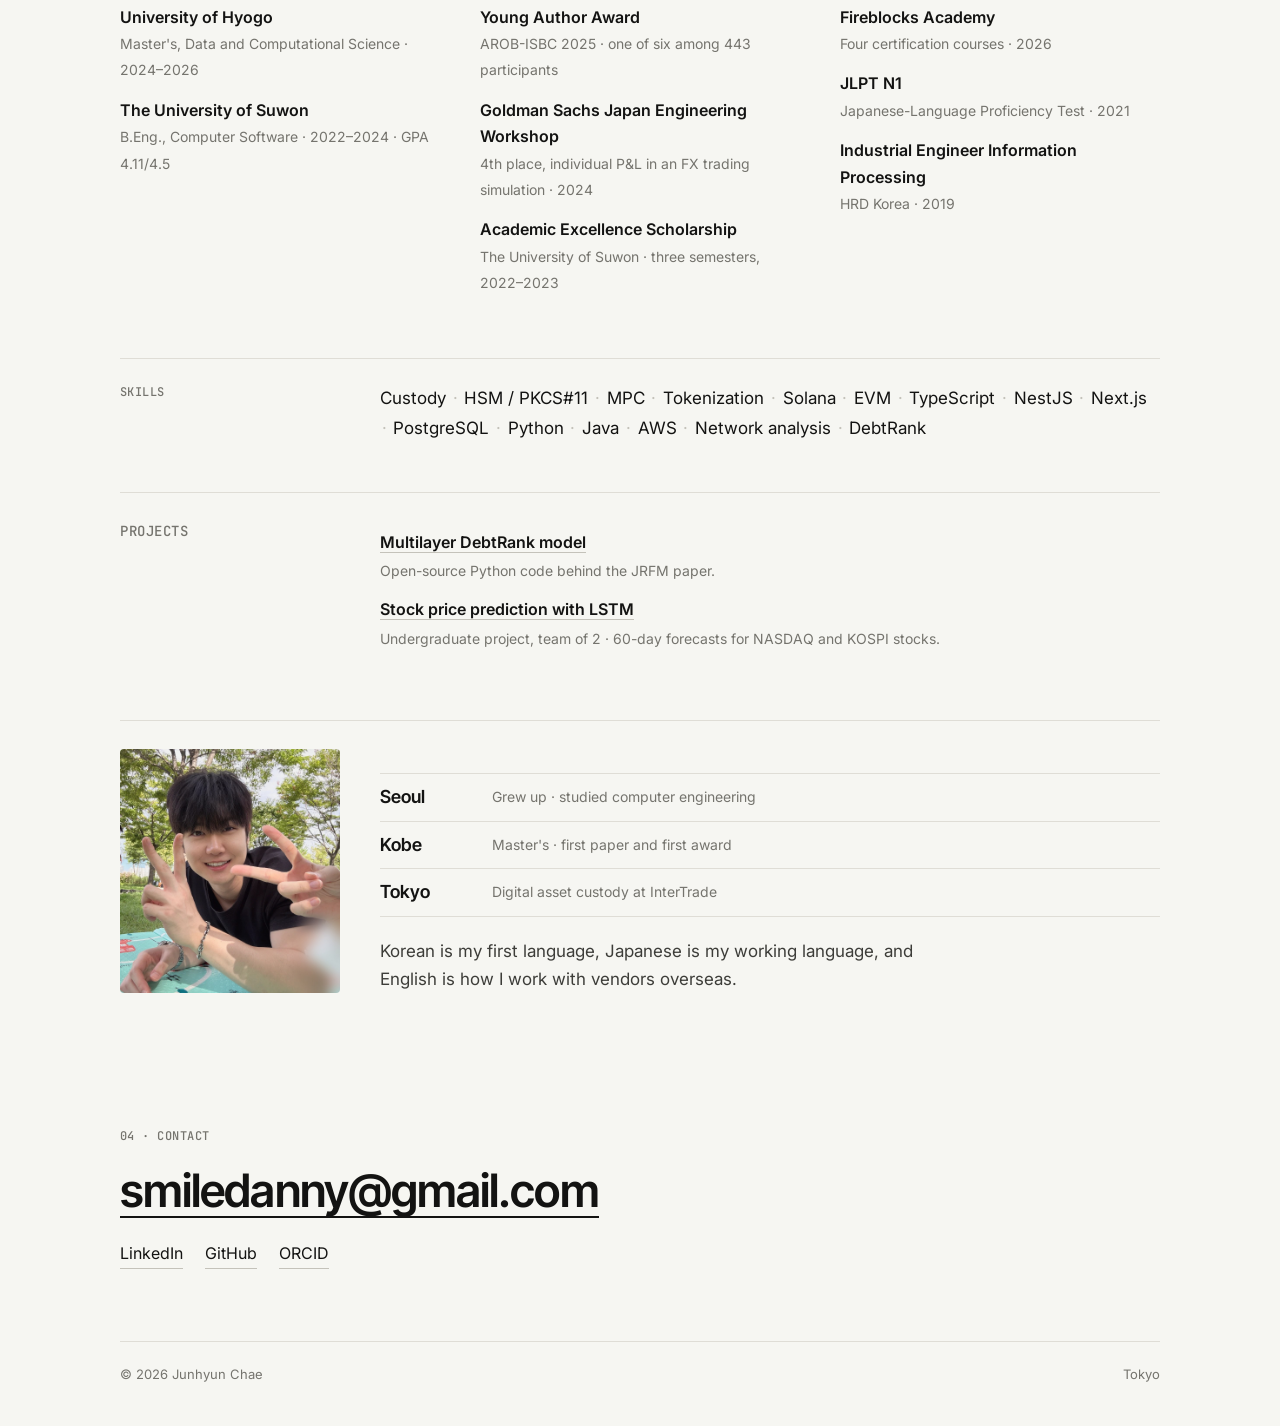
==== commit 4533a085: "Redesign in a light system style" ====
--- a/index.html
+++ b/index.html
@@ -3,10 +3,10 @@
 <head>
   <meta charset="utf-8">
   <meta name="viewport" content="width=device-width, initial-scale=1">
-  <title>Junhyun Chae | Digital Asset Infrastructure Engineer</title>
+  <title>Junhyun Chae | Digital Asset Custody Engineer</title>
   <meta name="description" content="Junhyun Chae is a software engineer in Tokyo building institutional digital asset infrastructure (custody, HSM-based key management, token operations), with a research background in cross-country systemic risk.">
-  <meta name="theme-color" content="#0a0a0b">
-  <meta property="og:title" content="Junhyun Chae | Digital Asset Infrastructure Engineer">
+  <meta name="theme-color" content="#f6f6f2">
+  <meta property="og:title" content="Junhyun Chae | Digital Asset Custody Engineer">
   <meta property="og:description" content="Software engineer in Tokyo building custody infrastructure for financial institutions. First-author JRFM paper on systemic risk.">
   <meta property="og:type" content="profile">
   <meta property="og:image" content="https://junhyun-chae.github.io/assets/img/portrait.jpg">
@@ -15,8 +15,8 @@
   <link rel="icon" href="assets/favicon.svg" type="image/svg+xml">
   <link rel="preconnect" href="https://fonts.googleapis.com">
   <link rel="preconnect" href="https://fonts.gstatic.com" crossorigin>
-  <link rel="stylesheet" href="https://fonts.googleapis.com/css2?family=Bodoni+Moda:ital,opsz,wght@0,6..96,400;0,6..96,500;1,6..96,400&amp;family=Inter:wght@400;500;600&amp;display=swap">
-  <link rel="stylesheet" href="assets/style.css">
+  <link rel="stylesheet" href="https://fonts.googleapis.com/css2?family=Inter:wght@400;500;600&amp;family=Inter+Tight:wght@500;600&amp;family=JetBrains+Mono:wght@400;500&amp;display=swap">
+  <link rel="stylesheet" href="assets/style.css?v=c1">
   <script type="application/ld+json">
   {
     "@context": "https://schema.org",
@@ -46,10 +46,9 @@
     <header class="bar">
       <a class="name" href="#top">Junhyun Chae</a>
       <nav aria-label="Main">
-        <a class="hide-sm" href="#work">Work</a>
-        <a class="hide-sm" href="#research">Research</a>
-        <a class="hide-sm" href="#about">About</a>
-        <a class="hide-sm" href="#contact">Contact</a>
+        <a href="#work">Work</a>
+        <a href="#research">Research</a>
+        <a href="#about">About</a>
         <a class="lang" href="ja/" lang="ja" hreflang="ja">日本語</a>
       </nav>
     </header>
@@ -57,67 +56,146 @@
     <main id="top">
       <section class="hero">
         <div>
-          <h1>Junhyun<br><i>Chae</i></h1>
-          <p class="alt caps"><span lang="ja">チェ・ジュンヒョン</span> &nbsp;·&nbsp; <span lang="ko">채준현</span></p>
-          <div class="intro">
-            <div>
-              <p>Software engineer building custody infrastructure for digital assets. Before that, I researched how financial shocks travel between countries.</p>
-              <div class="links">
-                <a href="mailto:smiledanny@gmail.com">Email</a>
-                <a href="https://www.linkedin.com/in/junhyun-chae-654414443/" rel="me">LinkedIn</a>
-                <a href="https://github.com/Junhyun-Chae" rel="me">GitHub</a>
-                <a href="https://orcid.org/0009-0007-5531-7071" rel="me">ORCID</a>
-              </div>
-            </div>
-            <div class="meta">Based <span>Tokyo</span><br>Now <span>InterTrade · Digital assets</span><br>Focus <span>HSM · PKCS#11 · Custody</span><br>Research <span>Systemic risk</span></div>
-          </div>
-        </div>
-        <figure class="bw">
+          <p class="mono">Digital asset custody engineer · Tokyo</p>
+          <h1>Keys that never<br>sign alone.</h1>
+          <p class="lede">I'm Junhyun Chae, a software engineer on the digital asset team at InterTrade. I designed and built a PKCS#11 adapter that connects an institutional MPC custody platform to hardware security modules. Before that, I researched how financial shocks travel between countries.</p>
+          <p class="line-links">
+            <a href="mailto:smiledanny@gmail.com">smiledanny@gmail.com</a>
+            <a href="https://www.linkedin.com/in/junhyun-chae-654414443/" rel="me">LinkedIn</a>
+            <a href="https://github.com/Junhyun-Chae" rel="me">GitHub</a>
+            <a href="https://orcid.org/0009-0007-5531-7071" rel="me">ORCID</a>
+          </p>
+        </div>
+        <figure>
           <img src="assets/img/portrait.jpg" width="840" height="1116" alt="Junhyun Chae in a dark suit, taking a mirror photo" fetchpriority="high">
         </figure>
       </section>
 
-      <section class="facts" aria-label="Highlights">
-        <div><span class="n">JRFM <i>’26</i></span><span class="caps">First-author journal paper</span></div>
-        <div><span class="n">6 <i>of</i> 443</span><span class="caps">Young Author Award · AROB 2025</span></div>
-        <div><span class="n">KO <i>·</i> JA <i>·</i> EN</span><span class="caps">Working languages</span></div>
-      </section>
+      <div class="panel">
+        <div class="panel-head">
+          <span class="mono">How a transaction gets signed</span>
+          <span class="mono">Simplified</span>
+        </div>
+
+        <svg class="flow" viewBox="-2 0 1044 112" role="img" aria-label="A transaction is approved on the custody platform, goes through the PKCS#11 adapter to the HSM, and the signed transaction is broadcast.">
+          <defs>
+            <marker id="arrow" viewBox="0 0 10 10" refX="9" refY="5" markerWidth="6" markerHeight="6" orient="auto-start-reverse"><path class="tip" d="M0 0L10 5L0 10z"/></marker>
+          </defs>
+          <path class="edge" d="M160 56H220" marker-end="url(#arrow)"/>
+          <path class="edge" d="M380 56H440" marker-end="url(#arrow)"/>
+          <path class="edge" d="M600 56H660" marker-end="url(#arrow)"/>
+          <path class="edge" d="M820 56H880" marker-end="url(#arrow)"/>
+          <circle class="token" r="4.5">
+            <animateMotion dur="6s" repeatCount="indefinite" path="M80 56H960"/>
+          </circle>
+
+          <rect class="box" x="0" y="24" width="160" height="64" rx="8"/>
+          <text class="node" x="80" y="52" text-anchor="middle">Transaction</text>
+          <text class="node-sub" x="80" y="70" text-anchor="middle">signing request</text>
+
+          <rect class="box" x="220" y="24" width="160" height="64" rx="8"/>
+          <text class="node" x="300" y="52" text-anchor="middle">Custody platform</text>
+          <text class="node-sub" x="300" y="70" text-anchor="middle">mpc · policy · approval</text>
+
+          <rect class="box ok" x="440" y="24" width="160" height="64" rx="8"/>
+          <rect class="pulse" x="440" y="24" width="160" height="64" rx="8">
+            <animate attributeName="stroke-opacity" values="0;0;0.35;0;0" keyTimes="0;0.45;0.5;0.62;1" dur="6s" repeatCount="indefinite"/>
+          </rect>
+          <text class="node" x="520" y="52" text-anchor="middle">PKCS#11 adapter</text>
+          <text class="node-sub" x="520" y="70" text-anchor="middle">built from scratch</text>
+
+          <rect class="box" x="660" y="24" width="160" height="64" rx="8"/>
+          <text class="node" x="740" y="52" text-anchor="middle">HSM</text>
+          <text class="node-sub" x="740" y="70" text-anchor="middle">keys stay in hardware</text>
+
+          <rect class="box" x="880" y="24" width="160" height="64" rx="8"/>
+          <text class="node" x="960" y="52" text-anchor="middle">Chain</text>
+          <text class="node-sub" x="960" y="70" text-anchor="middle">broadcast</text>
+
+          <text class="edge-label ok" x="410" y="46" text-anchor="middle">approved</text>
+          <text class="edge-label" x="850" y="46" text-anchor="middle">signed</text>
+        </svg>
+
+        <svg class="flow-v" viewBox="0 -2 360 408" role="img" aria-label="A transaction is approved on the custody platform, goes through the PKCS#11 adapter to the HSM, and the signed transaction is broadcast.">
+          <defs>
+            <marker id="arrow-v" viewBox="0 0 10 10" refX="9" refY="5" markerWidth="6" markerHeight="6" orient="auto-start-reverse"><path class="tip" d="M0 0L10 5L0 10z"/></marker>
+          </defs>
+          <path class="edge" d="M180 52V88" marker-end="url(#arrow-v)"/>
+          <path class="edge" d="M180 140V176" marker-end="url(#arrow-v)"/>
+          <path class="edge" d="M180 228V264" marker-end="url(#arrow-v)"/>
+          <path class="edge" d="M180 316V352" marker-end="url(#arrow-v)"/>
+          <circle class="token" r="4.5">
+            <animateMotion dur="6s" repeatCount="indefinite" path="M180 26V378"/>
+          </circle>
+
+          <rect class="box" x="70" y="0" width="220" height="52" rx="8"/>
+          <text class="node" x="180" y="22" text-anchor="middle">Transaction</text>
+          <text class="node-sub" x="180" y="39" text-anchor="middle">signing request</text>
+
+          <rect class="box" x="70" y="88" width="220" height="52" rx="8"/>
+          <text class="node" x="180" y="110" text-anchor="middle">Custody platform</text>
+          <text class="node-sub" x="180" y="127" text-anchor="middle">mpc · policy · approval</text>
+
+          <rect class="box ok" x="70" y="176" width="220" height="52" rx="8"/>
+          <rect class="pulse" x="70" y="176" width="220" height="52" rx="8">
+            <animate attributeName="stroke-opacity" values="0;0;0.35;0;0" keyTimes="0;0.45;0.5;0.62;1" dur="6s" repeatCount="indefinite"/>
+          </rect>
+          <text class="node" x="180" y="198" text-anchor="middle">PKCS#11 adapter</text>
+          <text class="node-sub" x="180" y="215" text-anchor="middle">built from scratch</text>
+
+          <rect class="box" x="70" y="264" width="220" height="52" rx="8"/>
+          <text class="node" x="180" y="286" text-anchor="middle">HSM</text>
+          <text class="node-sub" x="180" y="303" text-anchor="middle">keys stay in hardware</text>
+
+          <rect class="box" x="70" y="352" width="220" height="52" rx="8"/>
+          <text class="node" x="180" y="374" text-anchor="middle">Chain</text>
+          <text class="node-sub" x="180" y="391" text-anchor="middle">broadcast</text>
+
+          <text class="edge-label ok" x="192" y="162">approved</text>
+          <text class="edge-label" x="192" y="338">signed</text>
+        </svg>
+
+        <p class="caption">The highlighted step is the adapter I designed and built.</p>
+      </div>
 
       <section class="sec" id="work">
         <div class="sec-head">
-          <span class="caps">01 — Work</span>
-          <div>
-            <h2>Custody infrastructure for <i>financial institutions</i>.</h2>
-            <p class="sub">On the digital asset team at InterTrade (TSE: 3747), Tokyo.</p>
-          </div>
-        </div>
-
-        <ol class="rows">
-          <li>
-            <div><span class="ix">i.</span><h3>HSM signing adapter</h3></div>
+          <span class="mono">01 · Work</span>
+          <div>
+            <h2>Custody for financial institutions.</h2>
+            <p>On the digital asset team at InterTrade (TSE: 3747), Tokyo.</p>
+          </div>
+        </div>
+
+        <div class="cards">
+          <div class="card">
+            <span class="mono">Adapter</span>
+            <h3>HSM signing adapter</h3>
             <p>Designed and built from scratch: a PKCS#11 adapter that connects an institutional MPC custody platform to hardware security modules.</p>
-            <span class="caps">PKCS#11 · HSM · MPC custody</span>
-          </li>
-          <li>
-            <div><span class="ix">ii.</span><h3>Token operations, automated</h3></div>
+            <p class="mono tags">pkcs#11 · hsm · mpc custody</p>
+          </div>
+          <div class="card">
+            <span class="mono">Operations</span>
+            <h3>Token operations, automated</h3>
             <p>Issuance and redemption workflows on a public blockchain, automated end to end with AWS.</p>
-            <span class="caps">AWS · Tokenization · Automation</span>
-          </li>
-          <li>
-            <div><span class="ix">iii.</span><h3>The vendor-facing engineer</h3></div>
+            <p class="mono tags">aws · tokenization · automation</p>
+          </div>
+          <div class="card">
+            <span class="mono">Vendors</span>
+            <h3>The vendor-facing engineer</h3>
             <p>Technical point of contact for overseas custody vendors, in English. I also run technical due diligence on custody providers, including NDA and contract reviews, and connect them with financial institutions.</p>
-            <span class="caps">English · Vendor integration</span>
-          </li>
-        </ol>
+            <p class="mono tags">english · vendor integration</p>
+          </div>
+        </div>
 
         <div class="exp">
           <div class="exp-org">
             <h3>InterTrade Co., Ltd.</h3>
-            <span class="caps">Tokyo · Apr 2026 — present</span>
+            <span class="mono">Tokyo · Apr 2026 – present</span>
           </div>
           <div>
             <details open>
-              <summary>Software Engineer, Digital Asset Custody &amp; HSM Integration <span class="caps">Current</span></summary>
+              <summary>Software Engineer, Digital Asset Custody &amp; HSM Integration <span class="mono">Current</span></summary>
               <ul>
                 <li>Recruited internally to the digital asset team.</li>
                 <li>Designed and built, from scratch, a PKCS#11 signing adapter connecting an institutional MPC custody platform to HSMs.</li>
@@ -128,7 +206,7 @@
               </ul>
             </details>
             <details>
-              <summary>Software Engineer, FX Trading Systems <span class="caps">First assignment</span></summary>
+              <summary>Software Engineer, FX Trading Systems <span class="mono">First assignment</span></summary>
               <ul>
                 <li>Developed and maintained programs for an FX trading system, including resilience tests that keep customer trading running during database outages.</li>
                 <li>Refactored a market-rate retrieval tool in Python and built a packaged rate-retrieval application.</li>
@@ -140,130 +218,65 @@
 
       <section class="sec" id="research">
         <div class="sec-head">
-          <span class="caps">02 — Research</span>
-          <div>
-            <h2>How shocks travel <i>between countries</i>.</h2>
-            <p class="sub">Master's research at the University of Hyogo with Prof. Hiroyasu Inoue.</p>
-          </div>
-        </div>
-
-        <div class="lead-grid">
-          <figure class="bw">
-            <img src="assets/img/talk.jpg" width="1182" height="665" loading="lazy" alt="Junhyun Chae presenting results of the multilayer systemic risk model">
-          </figure>
+          <span class="mono">02 · Research</span>
+          <div>
+            <h2>How shocks travel between countries.</h2>
+            <p>Master's research at the University of Hyogo with Prof. Hiroyasu Inoue.</p>
+          </div>
+        </div>
+
+        <div class="research">
+          <img src="assets/img/talk.jpg" width="1182" height="665" loading="lazy" alt="Junhyun Chae presenting results of the multilayer systemic risk model">
           <div class="paper">
-            <span class="caps">Journal article · First author · Open access</span>
+            <span class="mono">Journal article · First author</span>
             <h3>Multilayer Propagation of Cross-Country Systemic Risk</h3>
-            <p class="by">Junhyun Chae, Hiroyasu Inoue — <i>Journal of Risk and Financial Management</i> 19(3), 197 — March 2026</p>
-            <p>A model that couples cross-border bank lending with international trade for 20 economies, 2000–2023. Looking at both layers changes which countries appear systemically important.</p>
-            <div class="links">
+            <p class="by">Junhyun Chae, Hiroyasu Inoue. Journal of Risk and Financial Management 19(3), 197. March 2026.</p>
+            <p>Couples cross-border bank lending with trade for 20 economies, 2000–2023. Looking at both layers changes which countries look systemically important.</p>
+            <div class="stats">
+              <div><b>6 of 443</b><span>Young Author Award, AROB 2025</span></div>
+              <div><b>4 conferences</b><span>Three talks in English</span></div>
+            </div>
+            <p class="line-links">
               <a href="https://doi.org/10.3390/jrfm19030197">Read the paper</a>
               <a href="https://github.com/Junhyun-Chae/multilayer-debtrank-financial-contagion">Code</a>
-            </div>
-          </div>
-        </div>
-
-        <div class="model">
-          <div>
-            <svg class="net" viewBox="0 0 720 400" role="img" aria-label="Animation: a shock starts in the financial layer, spreads to neighboring countries, and crosses into the trade layer once distress passes a threshold.">
-              <polygon class="plane" points="150,48 700,48 570,172 20,172"/>
-              <polygon class="plane" points="150,238 700,238 570,362 20,362"/>
-              <text class="layer-label" x="24" y="30">FINANCIAL LAYER</text>
-              <text class="layer-label" x="24" y="392">TRADE LAYER</text>
-              <line class="vlink" x1="150" y1="120" x2="150" y2="310"/>
-              <line class="vlink" x1="275" y1="150" x2="275" y2="340"/>
-              <line class="vlink" x1="590" y1="92" x2="590" y2="282"/>
-              <line class="vlink" x1="240" y1="78" x2="240" y2="268"/>
-              <line class="vlink hot static-hot" style="--d:2.2s" x1="370" y1="82" x2="370" y2="272"/>
-              <line class="vlink hot" style="--d:2.4s" x1="470" y1="142" x2="470" y2="332"/>
-              <line class="edge" style="--d:.3s" x1="370" y1="82" x2="240" y2="78"/>
-              <line class="edge" style="--d:.3s" x1="370" y1="82" x2="275" y2="150"/>
-              <line class="edge" style="--d:.3s" x1="370" y1="82" x2="470" y2="142"/>
-              <line class="edge" style="--d:.3s" x1="370" y1="82" x2="590" y2="92"/>
-              <line class="edge" style="--d:1.4s" x1="240" y1="78" x2="150" y2="120"/>
-              <line class="edge" style="--d:1.4s" x1="275" y1="150" x2="150" y2="120"/>
-              <line class="edge" style="--d:1.4s" x1="275" y1="150" x2="470" y2="142"/>
-              <line class="edge" style="--d:1.4s" x1="470" y1="142" x2="590" y2="92"/>
-              <line class="edge" style="--d:3.3s" x1="370" y1="272" x2="240" y2="268"/>
-              <line class="edge" style="--d:3.3s" x1="370" y1="272" x2="590" y2="282"/>
-              <line class="edge" style="--d:3.3s" x1="370" y1="272" x2="470" y2="332"/>
-              <line class="edge" style="--d:3.3s" x1="470" y1="332" x2="275" y2="340"/>
-              <line class="edge" style="--d:3.3s" x1="470" y1="332" x2="590" y2="282"/>
-              <line class="edge" style="--d:4.2s" x1="240" y1="268" x2="150" y2="310"/>
-              <line class="edge" style="--d:4.2s" x1="275" y1="340" x2="150" y2="310"/>
-              <circle class="ripple" cx="370" cy="82" r="10"/>
-              <circle class="ripple r2" cx="370" cy="82" r="10"/>
-              <circle class="node" style="--d:1.8s" cx="150" cy="120" r="6"/>
-              <circle class="node" style="--d:.8s" cx="275" cy="150" r="6"/>
-              <circle class="node origin" cx="370" cy="82" r="7"/>
-              <circle class="node" style="--d:.8s" cx="470" cy="142" r="6"/>
-              <circle class="node" style="--d:.8s" cx="590" cy="92" r="6"/>
-              <circle class="node" style="--d:.8s" cx="240" cy="78" r="6"/>
-              <circle class="node" style="--d:4.6s" cx="150" cy="310" r="6"/>
-              <circle class="node" style="--d:3.8s" cx="275" cy="340" r="6"/>
-              <circle class="node static-node" style="--d:2.8s" cx="370" cy="272" r="6"/>
-              <circle class="node" style="--d:3s" cx="470" cy="332" r="6"/>
-              <circle class="node" style="--d:3.8s" cx="590" cy="282" r="6"/>
-              <circle class="node" style="--d:3.8s" cx="240" cy="268" r="6"/>
-            </svg>
-            <div class="legend caps">
-              <span><i class="dot"></i>Shock origin</span>
-              <span><i class="solid"></i>Within a layer · DebtRank</span>
-              <span><i class="dash"></i>Between layers · threshold</span>
-            </div>
-          </div>
-          <div>
-            <span class="caps">How the model works</span>
-            <ol class="steps">
-              <li>Two layers for 20 economies: bank lending (BIS) and trade (UN Comtrade).</li>
-              <li>A shock spreads within a layer by DebtRank.</li>
-              <li>Once distress passes a threshold, it jumps to the other layer.</li>
-              <li>Counting both layers reshuffles which countries look risky.</li>
-            </ol>
-          </div>
-        </div>
-
-        <div class="award">
-          <span class="big">6 <i>of</i> 443</span>
-          <div>
-            <span class="caps">Award · January 2025</span>
-            <h3>Young Author Award, AROB-ISBC 2025</h3>
-            <p>One of six recipients among 443 participants in Beppu, and the first University of Hyogo graduate student to receive it.</p>
-            <a class="arrow" href="https://u-hyogo-gsis.org/topics/%E5%8D%9A%E5%A3%AB%E5%89%8D%E6%9C%9F%E8%AA%B2%E7%A8%8B1%E5%B9%B4-%E3%83%81%E3%82%A7%E3%82%B8%E3%83%A5%E3%83%B3%E3%83%92%E3%83%A7%E3%83%B3%E3%81%95%E3%82%93%E3%81%AE%E5%8F%97%E8%B3%9E/">University news</a>
+              <a href="https://u-hyogo-gsis.org/topics/%E5%8D%9A%E5%A3%AB%E5%89%8D%E6%9C%9F%E8%AA%B2%E7%A8%8B1%E5%B9%B4-%E3%83%81%E3%82%A7%E3%82%B8%E3%83%A5%E3%83%B3%E3%83%92%E3%83%A7%E3%83%B3%E3%81%95%E3%82%93%E3%81%AE%E5%8F%97%E8%B3%9E/">Award news</a>
+            </p>
           </div>
         </div>
 
         <ul class="talks" aria-label="Talks">
-          <li><span class="when">Jan 21, 2026</span><span class="what"><a href="https://isarob.org/symposium/programs/arob31/Abstracts.pdf">Multilayer Propagation of Cross-Country Systemic Risk: A Hybrid Model with Horizontal DebtRank and Vertical Thresholds</a></span><span class="caps">AROB-ISBC 2026 · Beppu<br>Oral · English</span></li>
-          <li><span class="when">Oct 18, 2025</span><span class="what"><a href="https://hokkaido.ipsj.or.jp/info2025/info2025program.pdf" lang="ja">国際的システミックリスクのマルチレイヤー波及</a></span><span class="caps">IPSJ Hokkaido Symposium · Muroran<br>Poster · Japanese</span></li>
-          <li><span class="when">Sep 10, 2025</span><span class="what"><a href="https://pub.confit.atlas.jp/ja/event/society2025/presentation/N-1-14">Cross-border Financial Distress via Multi-layer DebtRank</a></span><span class="caps">IEICE Society Conference · Okayama<br>Oral · English</span></li>
-          <li><span class="when">Jan 22, 2025</span><span class="what"><a href="https://isarob.org/symposium/programs/arob30/Abstracts.pdf">A Quantitative Analysis of Financial Distress Propagation in International Networks Utilizing DebtRank and a Multi-layer Approach</a></span><span class="caps">AROB-ISBC 2025 · Beppu<br>Oral · English · Young Author Award</span></li>
+          <li><span class="mono">Jan 21, 2026</span><span class="what"><a href="https://isarob.org/symposium/programs/arob31/Abstracts.pdf">Multilayer Propagation of Cross-Country Systemic Risk: A Hybrid Model with Horizontal DebtRank and Vertical Thresholds</a></span><span class="where">AROB-ISBC 2026, Beppu · Oral, English</span></li>
+          <li><span class="mono">Oct 18, 2025</span><span class="what"><a href="https://hokkaido.ipsj.or.jp/info2025/info2025program.pdf" lang="ja">国際的システミックリスクのマルチレイヤー波及</a></span><span class="where">IPSJ Hokkaido Symposium, Muroran · Poster, Japanese</span></li>
+          <li><span class="mono">Sep 10, 2025</span><span class="what"><a href="https://pub.confit.atlas.jp/ja/event/society2025/presentation/N-1-14">Cross-border Financial Distress via Multi-layer DebtRank</a></span><span class="where">IEICE Society Conference, Okayama · Oral, English</span></li>
+          <li><span class="mono">Jan 22, 2025</span><span class="what"><a href="https://isarob.org/symposium/programs/arob30/Abstracts.pdf">A Quantitative Analysis of Financial Distress Propagation in International Networks Utilizing DebtRank and a Multi-layer Approach</a></span><span class="where">AROB-ISBC 2025, Beppu · Oral, English · Young Author Award</span></li>
         </ul>
         <p class="thesis">Master's thesis (2026): Quantitative Analysis of Financial Risk Propagation in International Networks Using Multilayer DebtRank.</p>
       </section>
 
-      <section class="sec">
+      <section class="sec" id="about">
         <div class="sec-head">
-          <span class="caps">03 — Background</span>
-          <h2>Education, recognition <i>&amp;</i> craft.</h2>
-        </div>
-        <div class="cols">
-          <div>
-            <h3 class="caps">Education</h3>
+          <span class="mono">03 · Background</span>
+          <h2>Seoul, Kobe, Tokyo.</h2>
+        </div>
+
+        <div class="bg">
+          <div>
+            <span class="mono">Education</span>
             <ul>
               <li><b>University of Hyogo</b><span>Master's, Data and Computational Science · 2024–2026</span></li>
               <li><b>The University of Suwon</b><span>B.Eng., Computer Software · 2022–2024 · GPA 4.11/4.5</span></li>
             </ul>
           </div>
           <div>
-            <h3 class="caps">Recognition</h3>
+            <span class="mono">Recognition</span>
             <ul>
+              <li><b>Young Author Award</b><span>AROB-ISBC 2025 · one of six among 443 participants</span></li>
               <li><b>Goldman Sachs Japan Engineering Workshop</b><span>4th place, individual P&amp;L in an FX trading simulation · 2024</span></li>
               <li><b>Academic Excellence Scholarship</b><span>The University of Suwon · three semesters, 2022–2023</span></li>
             </ul>
           </div>
           <div>
-            <h3 class="caps">Certifications</h3>
+            <span class="mono">Certifications</span>
             <ul>
               <li><b>Fireblocks Academy</b><span>Four certification courses · 2026</span></li>
               <li><b>JLPT N1</b><span>Japanese-Language Proficiency Test · 2021</span></li>
@@ -271,52 +284,45 @@
             </ul>
           </div>
         </div>
-        <div class="skills">
-          <span class="caps">Skills</span>
-          <p><span>Custody</span> <i>·</i> <span>HSM / PKCS#11</span> <i>·</i> <span>MPC</span> <i>·</i> <span>Tokenization</span> <i>·</i> <span>Solana</span> <i>·</i> <span>Python</span> <i>·</i> <span>TypeScript</span> <i>·</i> <span>Java</span> <i>·</i> <span>SQL</span> <i>·</i> <span>AWS</span> <i>·</i> <span>REST APIs</span> <i>·</i> <span>Network analysis</span> <i>·</i> <span>DebtRank</span> <i>·</i> <span>Systemic risk</span></p>
-        </div>
-        <div class="projects">
-          <span class="caps">Projects</span>
+
+        <div class="row">
+          <span class="mono">Skills</span>
+          <p class="skills"><span>Custody</span> <i>·</i> <span>HSM / PKCS#11</span> <i>·</i> <span>MPC</span> <i>·</i> <span>Tokenization</span> <i>·</i> <span>Solana</span> <i>·</i> <span>EVM</span> <i>·</i> <span>TypeScript</span> <i>·</i> <span>NestJS</span> <i>·</i> <span>Next.js</span> <i>·</i> <span>PostgreSQL</span> <i>·</i> <span>Python</span> <i>·</i> <span>Java</span> <i>·</i> <span>AWS</span> <i>·</i> <span>Network analysis</span> <i>·</i> <span>DebtRank</span></p>
+        </div>
+
+        <div class="row projects">
+          <span class="mono">Projects</span>
           <ul>
             <li><a href="https://github.com/Junhyun-Chae/multilayer-debtrank-financial-contagion">Multilayer DebtRank model</a><span>Open-source Python code behind the JRFM paper.</span></li>
             <li><a href="https://github.com/Junhyun-Chae/Stock_price_prediction_LSTM">Stock price prediction with LSTM</a><span>Undergraduate project, team of 2 · 60-day forecasts for NASDAQ and KOSPI stocks.</span></li>
           </ul>
         </div>
-      </section>
-
-      <section class="sec" id="about">
-        <div class="sec-head">
-          <span class="caps">04 — Off the clock</span>
-          <h2>Three cities, <i>three languages</i>.</h2>
-        </div>
-        <div class="journey">
-          <figure class="bw">
-            <img src="assets/img/offclock.jpg" width="1012" height="1124" loading="lazy" alt="Junhyun Chae smiling outdoors with peace signs">
-          </figure>
-          <div>
-            <ol class="route">
-              <li><span class="city">Seoul</span><span class="caps">Grew up · studied computer engineering</span></li>
-              <li><span class="city">Kobe</span><span class="caps">Master's · first paper and first award</span></li>
-              <li><span class="city">Tokyo</span><span class="caps">Digital asset infrastructure at InterTrade</span></li>
-            </ol>
-            <p class="note">Korean is my first language, Japanese is my working language, and English is how I work with vendors overseas.</p>
+
+        <div class="life">
+          <img src="assets/img/offclock.jpg" width="1012" height="1124" loading="lazy" alt="Junhyun Chae smiling outdoors with peace signs">
+          <div>
+            <ul class="route">
+              <li><b>Seoul</b><span>Grew up · studied computer engineering</span></li>
+              <li><b>Kobe</b><span>Master's · first paper and first award</span></li>
+              <li><b>Tokyo</b><span>Digital asset custody at InterTrade</span></li>
+            </ul>
+            <p>Korean is my first language, Japanese is my working language, and English is how I work with vendors overseas.</p>
           </div>
         </div>
       </section>
 
       <section class="contact" id="contact">
-        <span class="caps">05 — Contact</span>
-        <h2>Let's <i>talk</i>.</h2>
-        <a class="mail" href="mailto:smiledanny@gmail.com">smiledanny@gmail.com</a>
-        <div class="links">
+        <span class="mono">04 · Contact</span>
+        <div><a class="mail" href="mailto:smiledanny@gmail.com">smiledanny@gmail.com</a></div>
+        <p class="line-links">
           <a href="https://www.linkedin.com/in/junhyun-chae-654414443/">LinkedIn</a>
           <a href="https://github.com/Junhyun-Chae">GitHub</a>
           <a href="https://orcid.org/0009-0007-5531-7071">ORCID</a>
-        </div>
+        </p>
       </section>
     </main>
 
-    <footer class="caps">
+    <footer>
       <span>© 2026 Junhyun Chae</span>
       <span>Tokyo</span>
     </footer>
--- a/assets/style.css
+++ b/assets/style.css
@@ -1,17 +1,17 @@
 :root {
-  --bg: #0a0a0b;
-  --ink: #f1ede4;
-  --text: #d6d1c7;
-  --mute: #8d8a83;
-  --line: rgba(241, 237, 228, 0.14);
-  --line-2: rgba(241, 237, 228, 0.3);
-  --gold: #c8a25c;
-  --gold-2: #dcc08a;
-  --pad: 56px;
-  --serif: "Bodoni Moda", "Noto Serif JP", "Hiragino Mincho ProN", "Yu Mincho", Georgia, serif;
-  --sans: Inter, system-ui, -apple-system, "Segoe UI", "Hiragino Sans", "Hiragino Kaku Gothic ProN",
-    "Noto Sans JP", "Yu Gothic", Meiryo, "Apple SD Gothic Neo", sans-serif;
-  color-scheme: dark;
+  --bg: #f6f6f2;
+  --paper: #ffffff;
+  --ink: #131312;
+  --text: #3d3d39;
+  --mute: #75746e;
+  --line: #dfddd6;
+  --line-2: #c4c2ba;
+  --ok: #16803c;
+  --ok-soft: #edf6f0;
+  --sans: Inter, "Noto Sans JP", "Hiragino Sans", "Hiragino Kaku Gothic ProN", "Yu Gothic", system-ui, sans-serif;
+  --display: "Inter Tight", Inter, "Noto Sans JP", "Hiragino Sans", system-ui, sans-serif;
+  --mono: "JetBrains Mono", "Noto Sans JP", ui-monospace, Menlo, monospace;
+  color-scheme: light;
 }
 
 *,
@@ -29,10 +29,13 @@
   margin: 0;
   background: var(--bg);
   color: var(--text);
-  font-family: var(--sans);
-  font-size: 16px;
-  line-height: 1.65;
+  font: 16px/1.65 var(--sans);
   -webkit-font-smoothing: antialiased;
+}
+
+a {
+  color: var(--ink);
+  text-decoration: none;
 }
 
 img {
@@ -41,815 +44,501 @@
   height: auto;
 }
 
-a {
-  color: var(--ink);
-  text-decoration: none;
-}
-
 figure {
   margin: 0;
 }
 
 .page {
-  max-width: 1440px;
+  max-width: 1120px;
   margin: 0 auto;
-}
-
-.caps {
-  font-size: 11.5px;
-  font-weight: 500;
-  letter-spacing: 0.22em;
+  padding: 0 40px;
+}
+
+.mono {
+  color: var(--mute);
+  font: 500 12px/1.5 var(--mono);
+  letter-spacing: 0.04em;
   text-transform: uppercase;
-  color: var(--mute);
-}
-
-:lang(ja) .caps {
-  letter-spacing: 0.1em;
-}
-
-:lang(ja) i {
-  font-style: normal;
+}
+
+.line-links {
+  display: flex;
+  flex-wrap: wrap;
+  gap: 10px 22px;
+  margin: 0;
+}
+
+.line-links a {
+  padding-bottom: 2px;
+  border-bottom: 1px solid var(--line-2);
+  transition: border-color 0.2s;
+}
+
+.line-links a:hover {
+  border-color: var(--ink);
 }
 
 /* Header */
 .bar {
-  position: sticky;
-  top: 0;
-  z-index: 20;
   display: flex;
   justify-content: space-between;
   align-items: center;
-  padding: 22px var(--pad);
-  background: linear-gradient(180deg, rgba(10, 10, 11, 0.92), rgba(10, 10, 11, 0.6) 70%, transparent);
-  backdrop-filter: blur(6px);
-  -webkit-backdrop-filter: blur(6px);
+  padding: 22px 0;
+  border-bottom: 1px solid var(--line);
 }
 
 .bar .name {
-  color: var(--ink);
-  font-size: 12px;
   font-weight: 600;
-  letter-spacing: 0.3em;
-  text-transform: uppercase;
-  white-space: nowrap;
 }
 
 .bar nav {
   display: flex;
-  gap: 32px;
+  gap: 28px;
+  font-size: 14px;
 }
 
 .bar nav a {
-  font-size: 11.5px;
-  font-weight: 500;
-  letter-spacing: 0.22em;
-  text-transform: uppercase;
-  color: var(--mute);
-  white-space: nowrap;
-  transition: color 0.2s ease;
-}
-
-.bar nav a:hover,
-.bar nav a.lang {
-  color: var(--ink);
-}
-
-:lang(ja) .bar .name,
-:lang(ja) .bar nav a {
-  letter-spacing: 0.1em;
-}
-
-/* Photos */
-.bw img {
+  color: var(--text);
+}
+
+.bar nav a:hover {
+  color: var(--ink);
+}
+
+/* Hero */
+.hero {
+  display: grid;
+  grid-template-columns: 1fr 200px;
+  gap: 64px;
+  align-items: end;
+  padding: 88px 0 36px;
+}
+
+.hero h1 {
+  margin: 18px 0 0;
+  color: var(--ink);
+  font: 600 64px/1 var(--display);
+  letter-spacing: -0.035em;
+}
+
+.lede {
+  max-width: 640px;
+  margin: 26px 0 0;
+  font-size: 19px;
+  line-height: 1.55;
+}
+
+.hero .line-links {
+  margin-top: 28px;
+  font-size: 15px;
+}
+
+.hero img {
+  border-radius: 4px;
+}
+
+/* Signing flow */
+.panel {
+  padding: 22px 28px 18px;
+  border: 1px solid var(--line);
+  border-radius: 12px;
+  background: var(--paper);
+}
+
+.panel-head {
+  display: flex;
+  justify-content: space-between;
+  gap: 16px;
+  margin-bottom: 18px;
+}
+
+.flow,
+.flow-v {
+  display: block;
   width: 100%;
   height: auto;
-  filter: grayscale(1) contrast(1.08) brightness(0.95);
-  transition: filter 0.7s ease;
-}
-
-.bw:hover img {
-  filter: none;
-}
-
-/* Hero */
-.hero {
-  display: grid;
-  grid-template-columns: 1.35fr 0.65fr;
-  gap: 56px;
-  align-items: end;
-  padding: 48px var(--pad) 0;
-}
-
-.hero h1 {
-  margin: 0;
-  color: var(--ink);
-  font-family: var(--serif);
-  font-size: clamp(84px, 12.5vw, 200px);
-  font-weight: 400;
-  line-height: 0.86;
-  letter-spacing: -0.035em;
-}
-
-.hero h1 i {
-  color: var(--gold);
-}
-
-:lang(ja) .hero h1 {
-  font-size: clamp(56px, 8.6vw, 140px);
-  line-height: 1.02;
-  letter-spacing: -0.01em;
-  word-break: keep-all;
-  line-break: strict;
-}
-
-.hero .alt {
-  margin: 26px 0 0;
-}
-
-.intro {
-  display: grid;
-  grid-template-columns: 1fr 1fr;
-  gap: 40px;
-  margin-top: 40px;
-  padding-top: 22px;
-  border-top: 1px solid var(--line);
-}
-
-.intro p {
-  margin: 0;
-  color: var(--text);
-  font-size: 17px;
-  line-height: 1.6;
-}
-
-.meta {
-  font-size: 11.5px;
-  font-weight: 500;
-  letter-spacing: 0.2em;
-  text-transform: uppercase;
-  color: var(--mute);
-  line-height: 2.2;
-}
-
-.meta span {
-  color: var(--ink);
-}
-
-.links {
-  display: flex;
-  flex-wrap: wrap;
-  gap: 10px 26px;
-  margin-top: 26px;
-}
-
-.links a,
-.arrow {
-  position: relative;
-  color: var(--ink);
-  font-size: 11.5px;
-  font-weight: 600;
-  letter-spacing: 0.22em;
-  text-transform: uppercase;
-  padding-bottom: 4px;
-  border-bottom: 1px solid var(--line-2);
-  transition: color 0.2s ease, border-color 0.2s ease;
-}
-
-.links a:hover,
-.arrow:hover {
-  color: var(--gold-2);
-  border-color: var(--gold);
-}
-
-/* Highlights */
-.facts {
-  display: grid;
-  grid-template-columns: repeat(3, 1fr);
-  margin: 72px var(--pad) 0;
-  border-top: 1px solid var(--line);
-  border-bottom: 1px solid var(--line);
-}
-
-.facts div {
-  padding: 30px 0 32px;
-}
-
-.facts div + div {
-  padding-left: 34px;
-  border-left: 1px solid var(--line);
-}
-
-.facts .n {
-  display: block;
-  color: var(--ink);
-  font-family: var(--serif);
-  font-size: clamp(40px, 4.4vw, 60px);
-  font-variation-settings: "opsz" 18;
-  line-height: 1;
-}
-
-.facts .n i {
-  color: var(--gold);
-  font-size: 0.6em;
-}
-
-.facts .caps {
-  display: block;
-  margin-top: 12px;
+}
+
+.flow-v {
+  display: none;
+  max-width: 360px;
+  margin: 0 auto;
+}
+
+.box {
+  fill: var(--paper);
+  stroke: var(--line-2);
+  stroke-width: 1;
+}
+
+.box.ok {
+  fill: var(--ok-soft);
+  stroke: var(--ok);
+  stroke-width: 1.5;
+}
+
+.node {
+  fill: var(--ink);
+  font: 600 13px var(--sans);
+}
+
+.node-sub {
+  fill: var(--mute);
+  font: 400 10.5px var(--mono);
+}
+
+.edge {
+  fill: none;
+  stroke: var(--line-2);
+  stroke-width: 1.2;
+}
+
+.tip {
+  fill: var(--line-2);
+}
+
+.edge-label {
+  fill: var(--mute);
+  font: 500 10.5px var(--mono);
+}
+
+.edge-label.ok {
+  fill: var(--ok);
+}
+
+.token {
+  fill: var(--ok);
+}
+
+.pulse {
+  fill: none;
+  stroke: var(--ok);
+  stroke-width: 6;
+  stroke-opacity: 0;
+}
+
+.caption {
+  margin: 14px 0 0;
+  color: var(--mute);
+  font-size: 14px;
 }
 
 /* Sections */
 .sec {
-  padding: 150px var(--pad) 0;
+  padding-top: 112px;
 }
 
 .sec-head {
   display: grid;
-  grid-template-columns: 1fr 2.2fr;
+  grid-template-columns: 220px 1fr;
   gap: 40px;
-  padding-top: 22px;
-  border-top: 1px solid var(--line);
+  padding-top: 16px;
+  border-top: 1px solid var(--ink);
 }
 
 .sec-head h2 {
   margin: 0;
   color: var(--ink);
-  font-family: var(--serif);
-  font-size: clamp(44px, 5.6vw, 84px);
-  font-weight: 400;
-  line-height: 1.02;
+  font: 600 34px/1.15 var(--display);
   letter-spacing: -0.02em;
 }
 
-.sec-head h2 i {
-  color: var(--gold);
-}
-
-:lang(ja) .sec-head h2 {
-  font-size: clamp(34px, 4.2vw, 62px);
-  line-height: 1.25;
-  letter-spacing: 0;
-}
-
-.sub {
-  margin: 18px 0 0;
-  color: var(--mute);
-  font-size: 15.5px;
+.sec-head p {
+  margin: 10px 0 0;
+  color: var(--mute);
 }
 
 /* Work */
-.rows {
-  margin: 72px 0 0;
+.cards {
+  display: grid;
+  grid-template-columns: repeat(3, 1fr);
+  margin-top: 44px;
+  border-top: 1px solid var(--line);
+}
+
+.card {
+  padding: 26px 28px 30px 0;
+  border-right: 1px solid var(--line);
+}
+
+.card + .card {
+  padding-left: 28px;
+}
+
+.card:last-child {
+  border-right: 0;
+}
+
+.card h3 {
+  margin: 12px 0 10px;
+  color: var(--ink);
+  font: 600 21px/1.25 var(--display);
+  letter-spacing: -0.01em;
+}
+
+.card p {
+  margin: 0;
+  font-size: 15px;
+}
+
+.card .tags {
+  margin-top: 18px;
+  font-size: 13px;
+  text-transform: none;
+}
+
+.exp {
+  display: grid;
+  grid-template-columns: 220px 1fr;
+  gap: 40px;
+  margin-top: 56px;
+}
+
+.exp-org h3 {
+  margin: 0 0 4px;
+  color: var(--ink);
+  font: 600 18px/1.3 var(--display);
+}
+
+details {
+  border-top: 1px solid var(--line);
+}
+
+details:last-child {
+  border-bottom: 1px solid var(--line);
+}
+
+summary {
+  display: flex;
+  align-items: baseline;
+  gap: 14px;
+  padding: 18px 0;
+  color: var(--ink);
+  font-weight: 600;
+  cursor: pointer;
+  list-style: none;
+}
+
+summary::-webkit-details-marker {
+  display: none;
+}
+
+summary::after {
+  content: "+";
+  margin-left: auto;
+  color: var(--mute);
+  font: 500 16px var(--mono);
+}
+
+details[open] summary::after {
+  content: "−";
+}
+
+summary .mono {
+  color: var(--ok);
+}
+
+details ul {
+  margin: 0 0 22px;
+  padding-left: 18px;
+}
+
+details li {
+  margin: 6px 0;
+  font-size: 15px;
+}
+
+details li::marker {
+  color: var(--ok);
+}
+
+/* Research */
+.research {
+  display: grid;
+  grid-template-columns: 1.05fr 1fr;
+  gap: 48px;
+  align-items: start;
+  margin-top: 44px;
+}
+
+.research img {
+  border-radius: 6px;
+}
+
+.paper h3 {
+  margin: 10px 0 0;
+  color: var(--ink);
+  font: 600 28px/1.15 var(--display);
+  letter-spacing: -0.015em;
+}
+
+.paper .by {
+  margin: 12px 0 0;
+  color: var(--mute);
+  font-size: 14px;
+}
+
+.paper p {
+  margin: 14px 0 0;
+}
+
+.stats {
+  display: flex;
+  gap: 40px;
+  margin-top: 26px;
+  padding-top: 20px;
+  border-top: 1px solid var(--line);
+}
+
+.stats b {
+  display: block;
+  color: var(--ink);
+  font: 600 30px/1 var(--display);
+}
+
+.stats span {
+  display: block;
+  margin-top: 8px;
+  color: var(--mute);
+  font-size: 13px;
+}
+
+.paper .line-links {
+  margin-top: 22px;
+  font-size: 15px;
+}
+
+.talks {
+  margin: 56px 0 0;
   padding: 0;
   list-style: none;
   border-top: 1px solid var(--line);
 }
 
-.rows li {
-  display: grid;
-  grid-template-columns: 1fr 1.25fr 1fr;
+.talks li {
+  display: grid;
+  grid-template-columns: 220px 1fr 240px;
+  gap: 8px 40px;
+  padding: 18px 0;
+  border-bottom: 1px solid var(--line);
+}
+
+.talks .what a {
+  color: var(--ink);
+  font-weight: 500;
+  border-bottom: 1px solid transparent;
+  transition: border-color 0.2s;
+}
+
+.talks .what a:hover {
+  border-color: var(--line-2);
+}
+
+.talks .where {
+  color: var(--mute);
+  font-size: 14px;
+  text-align: right;
+}
+
+.thesis {
+  margin: 22px 0 0;
+  color: var(--mute);
+  font-size: 14px;
+}
+
+/* Background */
+.bg {
+  display: grid;
+  grid-template-columns: repeat(3, 1fr);
   gap: 40px;
-  padding: 38px 0;
-  border-bottom: 1px solid var(--line);
-}
-
-.rows .ix {
-  display: block;
-  margin-bottom: 10px;
-  color: var(--gold);
-  font-family: var(--serif);
-  font-size: 18px;
-  font-style: italic;
-}
-
-.rows h3 {
-  margin: 0;
-  color: var(--ink);
-  font-family: var(--serif);
-  font-size: clamp(28px, 2.8vw, 40px);
-  font-variation-settings: "opsz" 28;
-  font-weight: 400;
-  line-height: 1.1;
-}
-
-:lang(ja) .rows h3 {
-  font-size: clamp(24px, 2.3vw, 32px);
-  font-weight: 500;
-  line-height: 1.3;
-}
-
-.rows p {
-  margin: 0;
-  color: var(--text);
-  font-size: 16.5px;
-}
-
-.rows .caps {
-  align-self: end;
-  text-align: right;
-  line-height: 2;
-}
-
-/* Experience */
-.exp {
-  display: grid;
-  grid-template-columns: 1fr 2.2fr;
-  gap: 40px;
-  margin-top: 96px;
-}
-
-.exp-org h3 {
-  margin: 0 0 6px;
-  color: var(--ink);
-  font-family: var(--serif);
-  font-size: 30px;
-  font-variation-settings: "opsz" 28;
-  font-weight: 400;
-}
-
-:lang(ja) .exp-org h3 {
-  font-weight: 500;
-}
-
-details {
-  border-top: 1px solid var(--line);
-}
-
-details:last-child {
-  border-bottom: 1px solid var(--line);
-}
-
-details summary {
-  display: flex;
-  align-items: baseline;
-  gap: 16px;
-  padding: 22px 0;
-  cursor: pointer;
-  list-style: none;
-  color: var(--ink);
-  font-size: 18px;
-}
-
-details summary::-webkit-details-marker {
-  display: none;
-}
-
-details summary::after {
-  content: "+";
-  margin-left: auto;
-  color: var(--gold);
-  font-family: var(--serif);
-  font-size: 24px;
-  line-height: 1;
-}
-
-details[open] summary::after {
-  content: "−";
-}
-
-details summary .caps {
-  color: var(--gold);
-}
-
-details ul {
-  margin: 0 0 26px;
-  padding: 0 0 0 18px;
-  color: var(--text);
-}
-
-details li {
-  margin: 8px 0;
-}
-
-details li::marker {
-  color: var(--gold);
-}
-
-/* Research */
-.lead-grid {
-  display: grid;
-  grid-template-columns: 1.3fr 1fr;
-  gap: 56px;
-  align-items: end;
-  margin-top: 72px;
-}
-
-.paper h3 {
-  margin: 14px 0 0;
-  color: var(--ink);
-  font-family: var(--serif);
-  font-size: clamp(32px, 3.2vw, 48px);
-  font-variation-settings: "opsz" 28;
-  font-weight: 400;
-  line-height: 1.08;
-}
-
-.paper .by {
-  margin: 16px 0 0;
-  color: var(--mute);
-  font-size: 14px;
-}
-
-.paper .by i {
-  font-style: italic;
-}
-
-.paper p {
-  margin: 18px 0 0;
-}
-
-.model {
-  display: grid;
-  grid-template-columns: 1.3fr 1fr;
-  gap: 56px;
-  align-items: center;
-  margin-top: 110px;
-  padding-top: 40px;
-  border-top: 1px solid var(--line);
-}
-
-.steps {
-  margin: 18px 0 0;
+  margin-top: 44px;
+}
+
+.bg ul,
+.projects ul,
+.route {
+  margin: 12px 0 0;
   padding: 0;
   list-style: none;
-  counter-reset: s;
-}
-
-.steps li {
-  display: grid;
-  grid-template-columns: 44px 1fr;
-  padding: 16px 0;
-  border-bottom: 1px solid var(--line);
-  counter-increment: s;
-}
-
-.steps li::before {
-  content: counter(s, lower-roman) ".";
-  color: var(--gold);
-  font-family: var(--serif);
-  font-style: italic;
-  font-size: 18px;
-}
-
-.legend {
-  display: flex;
-  flex-wrap: wrap;
-  gap: 8px 26px;
-  margin-top: 16px;
-}
-
-.legend span {
-  display: inline-flex;
-  align-items: center;
-  gap: 10px;
-}
-
-.legend i {
-  display: inline-block;
-}
-
-.legend .dot {
-  width: 8px;
-  height: 8px;
-  border-radius: 50%;
-  background: var(--gold);
-}
-
-.legend .solid {
-  width: 22px;
-  height: 1px;
-  background: var(--ink);
-}
-
-.legend .dash {
-  width: 22px;
-  border-top: 1px dashed var(--gold-2);
-}
-
-/* Network diagram */
-.net {
+}
+
+.bg li {
+  margin-bottom: 14px;
+}
+
+.bg b {
   display: block;
-  width: 100%;
-  height: auto;
-}
-
-.net .plane {
-  fill: none;
-  stroke: rgba(241, 237, 228, 0.22);
-  stroke-width: 1;
-}
-
-.net .layer-label {
-  fill: var(--mute);
-  font-family: var(--sans);
-  font-size: 13px;
-  font-weight: 500;
-  letter-spacing: 0.22em;
-}
-
-:lang(ja) .net .layer-label {
-  letter-spacing: 0.08em;
-}
-
-.net .edge {
-  stroke: rgba(241, 237, 228, 0.16);
-  stroke-width: 1.2;
-  animation: edgeGlow 10s ease-in-out infinite;
-  animation-delay: var(--d, 0s);
-}
-
-.net .vlink {
-  stroke: rgba(241, 237, 228, 0.12);
-  stroke-width: 1;
-  stroke-dasharray: 3 6;
-}
-
-.net .vlink.hot {
-  stroke-width: 1.6;
-  animation: vGlow 10s ease-in-out infinite, flow 0.9s linear infinite;
-  animation-delay: var(--d, 0s), 0s;
-}
-
-.net .node {
-  fill: var(--bg);
-  stroke: rgba(241, 237, 228, 0.55);
-  stroke-width: 1.3;
-  animation: nodeGlow 10s ease-in-out infinite;
-  animation-delay: var(--d, 0s);
-}
-
-.net .origin {
-  fill: var(--gold);
-  stroke: var(--gold-2);
-  animation: none;
-}
-
-.net .ripple {
-  fill: none;
-  stroke: var(--gold);
-  stroke-width: 1;
-  transform-box: fill-box;
-  transform-origin: center;
-  animation: ripple 10s ease-out infinite;
-}
-
-.net .ripple.r2 {
-  animation-delay: 0.35s;
-}
-
-@keyframes edgeGlow {
-  0%, 100% { stroke: rgba(241, 237, 228, 0.16); }
-  4% { stroke: #ffffff; }
-  38% { stroke: var(--gold-2); }
-  52% { stroke: rgba(241, 237, 228, 0.16); }
-}
-
-@keyframes vGlow {
-  0%, 100% { stroke: rgba(241, 237, 228, 0.12); }
-  4% { stroke: #ffffff; }
-  38% { stroke: var(--gold-2); }
-  52% { stroke: rgba(241, 237, 228, 0.12); }
-}
-
-@keyframes flow {
-  to { stroke-dashoffset: -18; }
-}
-
-@keyframes nodeGlow {
-  0%, 100% { fill: var(--bg); stroke: rgba(241, 237, 228, 0.55); }
-  4% { fill: #ffffff; stroke: #ffffff; }
-  38% { fill: var(--gold); stroke: var(--gold-2); }
-  52% { fill: var(--bg); stroke: rgba(241, 237, 228, 0.55); }
-}
-
-@keyframes ripple {
-  0% { transform: scale(1); opacity: 0.9; }
-  16% { transform: scale(5); opacity: 0; }
-  100% { transform: scale(5); opacity: 0; }
-}
-
-/* Award */
-.award {
-  display: grid;
-  grid-template-columns: 1.3fr 1fr;
-  gap: 56px;
+  color: var(--ink);
+  font-weight: 600;
+}
+
+.bg span {
+  color: var(--mute);
+  font-size: 14px;
+}
+
+.row {
+  display: grid;
+  grid-template-columns: 220px 1fr;
+  gap: 40px;
+  margin-top: 48px;
+  padding-top: 24px;
+  border-top: 1px solid var(--line);
+}
+
+.skills {
+  margin: 0;
+  color: var(--ink);
+  font-size: 17px;
+  line-height: 1.8;
+}
+
+.skills span {
+  white-space: nowrap;
+}
+
+.skills i {
+  padding: 0 0.1em;
+  color: var(--line-2);
+  font-style: normal;
+}
+
+.projects li {
+  padding: 0 0 14px;
+}
+
+.projects a {
+  font-weight: 600;
+  border-bottom: 1px solid var(--line-2);
+}
+
+.projects span {
+  display: block;
+  margin-top: 4px;
+  color: var(--mute);
+  font-size: 14px;
+}
+
+
+.life {
+  display: grid;
+  grid-template-columns: 220px 1fr;
+  gap: 40px;
   align-items: end;
-  margin-top: 110px;
-  padding-top: 40px;
+  margin-top: 56px;
+  padding-top: 28px;
   border-top: 1px solid var(--line);
 }
 
-.award .big {
-  display: block;
-  color: var(--ink);
-  font-family: var(--serif);
-  font-size: clamp(110px, 15vw, 240px);
-  font-variation-settings: "opsz" 18;
-  line-height: 0.85;
-  letter-spacing: -0.04em;
-}
-
-.award .big i {
-  color: var(--gold);
-  font-size: 0.42em;
-  letter-spacing: 0;
-}
-
-.award h3 {
-  margin: 12px 0 0;
-  color: var(--ink);
-  font-family: var(--serif);
-  font-size: 34px;
-  font-variation-settings: "opsz" 28;
-  font-weight: 400;
-}
-
-.award p {
-  margin: 12px 0 24px;
-}
-
-/* Talks */
-.talks {
-  margin: 110px 0 0;
-  padding: 0;
-  list-style: none;
-  border-top: 1px solid var(--line);
-}
-
-.talks li {
-  display: grid;
-  grid-template-columns: 1fr 1.6fr 1fr;
-  gap: 40px;
-  padding: 26px 0;
-  border-bottom: 1px solid var(--line);
-}
-
-.talks .when {
-  color: var(--gold);
-  font-family: var(--serif);
-  font-size: 20px;
-  font-variation-settings: "opsz" 28;
-  font-style: italic;
-}
-
-.talks .what {
-  color: var(--ink);
-  font-size: 17px;
-  line-height: 1.45;
-}
-
-.talks .what a {
-  border-bottom: 1px solid transparent;
-  transition: border-color 0.2s ease;
-}
-
-.talks .what a:hover {
-  border-color: var(--line-2);
-}
-
-.talks .caps {
-  text-align: right;
-  line-height: 1.9;
-}
-
-.thesis {
-  margin: 26px 0 0;
-  color: var(--mute);
-  font-size: 14.5px;
-}
-
-/* Background */
-.cols {
-  display: grid;
-  grid-template-columns: repeat(3, 1fr);
-  gap: 40px;
-  margin-top: 72px;
-}
-
-.cols h3 {
-  margin: 0 0 18px;
-  padding-bottom: 12px;
-  border-bottom: 1px solid var(--line);
-}
-
-.cols ul {
-  margin: 0;
-  padding: 0;
-  list-style: none;
-}
-
-.cols li {
-  margin-bottom: 20px;
-}
-
-.cols b {
-  display: block;
-  color: var(--ink);
-  font-family: var(--serif);
-  font-size: 21px;
-  font-variation-settings: "opsz" 28;
-  font-weight: 400;
-  line-height: 1.3;
-}
-
-:lang(ja) .cols b {
-  font-weight: 500;
-}
-
-.cols span {
-  color: var(--mute);
-  font-size: 14.5px;
-}
-
-.skills {
-  display: grid;
-  grid-template-columns: 1fr 2.2fr;
-  gap: 40px;
-  margin-top: 56px;
-  padding-top: 22px;
-  border-top: 1px solid var(--line);
-}
-
-.skills p {
-  margin: 0;
-  color: var(--ink);
-  font-family: var(--serif);
-  font-size: clamp(22px, 2.2vw, 30px);
-  line-height: 1.45;
-}
-
-.skills p span {
-  white-space: nowrap;
-}
-
-.skills p i {
-  color: var(--gold);
-  font-style: normal;
-  padding: 0 0.1em;
-}
-
-.projects {
-  display: grid;
-  grid-template-columns: 1fr 2.2fr;
-  gap: 40px;
-  margin-top: 56px;
-  padding-top: 22px;
-  border-top: 1px solid var(--line);
-}
-
-.projects ul {
-  margin: 0;
-  padding: 0;
-  list-style: none;
-}
-
-.projects li {
-  display: flex;
-  flex-wrap: wrap;
-  justify-content: space-between;
-  gap: 8px 24px;
-  padding-bottom: 18px;
-  margin-bottom: 18px;
-  border-bottom: 1px solid var(--line);
-}
-
-.projects a {
-  color: var(--ink);
-  font-family: var(--serif);
-  font-size: 22px;
-  font-variation-settings: "opsz" 28;
-}
-
-:lang(ja) .projects a {
-  font-weight: 500;
-}
-
-.projects a:hover {
-  color: var(--gold-2);
-}
-
-.projects span {
-  color: var(--mute);
-  font-size: 14.5px;
-}
-
-/* Off the clock */
-.journey {
-  display: grid;
-  grid-template-columns: 0.8fr 1.2fr;
-  gap: 72px;
-  align-items: end;
-  margin-top: 72px;
-}
-
-.route {
-  margin: 0;
-  padding: 0;
-  list-style: none;
+.life img {
+  border-radius: 4px;
 }
 
 .route li {
-  padding: 22px 0;
+  display: grid;
+  grid-template-columns: 96px 1fr;
+  gap: 16px;
+  padding: 10px 0;
   border-bottom: 1px solid var(--line);
 }
 
@@ -857,189 +546,179 @@
   border-top: 1px solid var(--line);
 }
 
-.route .city {
-  display: block;
-  color: var(--ink);
-  font-family: var(--serif);
-  font-size: clamp(44px, 5vw, 72px);
-  font-variation-settings: "opsz" 28;
-  line-height: 1;
-}
-
-:lang(ja) .route .city {
-  font-weight: 500;
-}
-
-.route li:last-child .city {
-  color: var(--gold);
-  font-style: italic;
-}
-
-:lang(ja) .route li:last-child .city {
-  font-style: normal;
-}
-
-.route .caps {
-  display: block;
-  margin-top: 10px;
-}
-
-.journey .note {
-  margin: 28px 0 0;
-  color: var(--text);
+.route b {
+  color: var(--ink);
+  font: 600 18px/1.4 var(--display);
+}
+
+.route span {
+  color: var(--mute);
+  font-size: 14px;
+  line-height: 1.9;
+}
+
+.life p {
+  max-width: 560px;
+  margin: 20px 0 0;
+  font-size: 17px;
 }
 
 /* Contact */
 .contact {
-  padding: 170px var(--pad) 0;
-}
-
-.contact h2 {
-  margin: 0;
-  color: var(--ink);
-  font-family: var(--serif);
-  font-size: clamp(80px, 13vw, 210px);
-  font-weight: 400;
-  line-height: 0.9;
-  letter-spacing: -0.035em;
-}
-
-.contact h2 i {
-  color: var(--gold);
-}
-
-:lang(ja) .contact h2 {
-  font-size: clamp(48px, 8vw, 128px);
-  line-height: 1.1;
-  letter-spacing: -0.01em;
+  padding: 128px 0 72px;
 }
 
 .contact .mail {
   display: inline-block;
-  margin-top: 36px;
-  color: var(--ink);
-  font-family: var(--serif);
-  font-size: clamp(26px, 3.4vw, 46px);
-  font-variation-settings: "opsz" 28;
-  border-bottom: 1px solid var(--line-2);
-  transition: color 0.2s ease, border-color 0.2s ease;
-}
-
-.contact .mail:hover {
-  color: var(--gold-2);
-  border-color: var(--gold);
+  margin: 18px 0 22px;
+  color: var(--ink);
+  font: 600 46px/1.1 var(--display);
+  letter-spacing: -0.02em;
+  border-bottom: 2px solid var(--ink);
 }
 
 footer {
   display: flex;
   justify-content: space-between;
-  gap: 16px;
-  margin-top: 120px;
-  padding: 26px var(--pad) 40px;
+  padding: 22px 0 40px;
   border-top: 1px solid var(--line);
-}
-
-@media (max-width: 1080px) {
-  :root {
-    --pad: 36px;
-  }
-
-  .rows li {
-    grid-template-columns: 1fr 1.3fr;
-  }
-
-  .rows .caps {
-    grid-column: 2;
+  color: var(--mute);
+  font-size: 13px;
+}
+
+/* Japanese */
+:lang(ja) .mono {
+  letter-spacing: 0.02em;
+}
+
+:lang(ja) .hero h1 {
+  font: 700 54px/1.18 "Noto Sans JP", var(--sans);
+  letter-spacing: 0.01em;
+}
+
+:lang(ja) .sec-head h2,
+:lang(ja) .card h3,
+:lang(ja) .exp-org h3,
+:lang(ja) .route b {
+  font-family: "Noto Sans JP", var(--sans);
+  letter-spacing: 0;
+}
+
+:lang(ja) .sec-head h2 {
+  font-size: 30px;
+  line-height: 1.35;
+}
+
+:lang(ja) .card h3 {
+  font-size: 19px;
+  line-height: 1.4;
+}
+
+:lang(ja) .hero h1,
+:lang(ja) .sec-head h2,
+:lang(ja) .sec-head p,
+:lang(ja) .lede,
+:lang(ja) .card h3,
+:lang(ja) .card p,
+:lang(ja) .caption {
+  word-break: auto-phrase;
+}
+
+:lang(ja) .lede {
+  font-size: 18px;
+  line-height: 1.75;
+}
+
+:lang(ja) .contact .mail {
+  font-family: var(--display);
+}
+
+/* Responsive */
+@media (max-width: 960px) {
+  .talks li {
+    grid-template-columns: 1fr;
+    gap: 4px;
+  }
+
+  .talks .where {
     text-align: left;
   }
-
-  .talks li {
-    grid-template-columns: 1fr 2fr;
-  }
-
-  .talks .caps {
-    grid-column: 2;
-    text-align: left;
-  }
 }
 
 @media (max-width: 820px) {
-  :root {
-    --pad: 22px;
-  }
-
-  .bar nav .hide-sm {
+  .page {
+    padding: 0 20px;
+  }
+
+  .bar nav a:not(.lang) {
     display: none;
   }
 
   .hero,
-  .intro,
   .sec-head,
   .exp,
-  .lead-grid,
-  .model,
-  .award,
-  .cols,
-  .skills,
-  .projects,
-  .journey {
+  .research,
+  .row,
+  .life {
     grid-template-columns: 1fr;
+    gap: 20px;
   }
 
   .hero {
-    gap: 36px;
-    padding-top: 24px;
+    gap: 28px;
+    padding-top: 48px;
   }
 
   .hero figure {
     order: -1;
-    width: min(260px, 70%);
-  }
-
-  .intro {
-    gap: 22px;
-  }
-
-  .facts {
+    width: 140px;
+  }
+
+  .hero h1 {
+    font-size: 44px;
+  }
+
+  :lang(ja) .hero h1 {
+    font-size: 36px;
+  }
+
+  .panel {
+    padding: 18px 16px 14px;
+  }
+
+  .flow {
+    display: none;
+  }
+
+  .flow-v {
+    display: block;
+  }
+
+  .cards,
+  .bg {
     grid-template-columns: 1fr;
   }
 
-  .facts div + div {
+  .card,
+  .card + .card {
     padding-left: 0;
-    border-left: 0;
-    border-top: 1px solid var(--line);
+    border-right: 0;
+  }
+
+  .card {
+    border-bottom: 1px solid var(--line);
   }
 
   .sec {
-    padding-top: 110px;
-  }
-
-  .sec-head {
-    gap: 16px;
-  }
-
-  .rows li,
-  .talks li {
-    grid-template-columns: 1fr;
-    gap: 12px;
-  }
-
-  .rows .caps,
-  .talks .caps {
-    grid-column: auto;
-    text-align: left;
-  }
-
-  .journey figure {
-    width: min(360px, 100%);
-  }
-
-  .net .layer-label {
-    font-size: 22px;
-  }
-
-  footer {
-    flex-direction: column;
+    padding-top: 88px;
+  }
+
+  .life img {
+    width: min(260px, 100%);
+  }
+
+  .contact .mail {
+    font-size: 28px;
   }
 }
 
@@ -1048,35 +727,20 @@
     scroll-behavior: auto;
   }
 
-  .net *,
-  .net .vlink.hot {
-    animation: none !important;
-  }
-
-  .net .static-hot {
-    stroke: var(--gold-2);
-  }
-
-  .net .static-node {
-    fill: var(--gold);
-    stroke: var(--gold-2);
-  }
-
-  .bw img {
-    transition: none;
+  .token,
+  .pulse {
+    display: none;
   }
 }
 
 @media print {
   .bar,
-  .links,
-  figure,
-  .model {
+  .panel,
+  .line-links {
     display: none;
   }
 
   body {
     background: #fff;
-    color: #000;
-  }
-}
+  }
+}
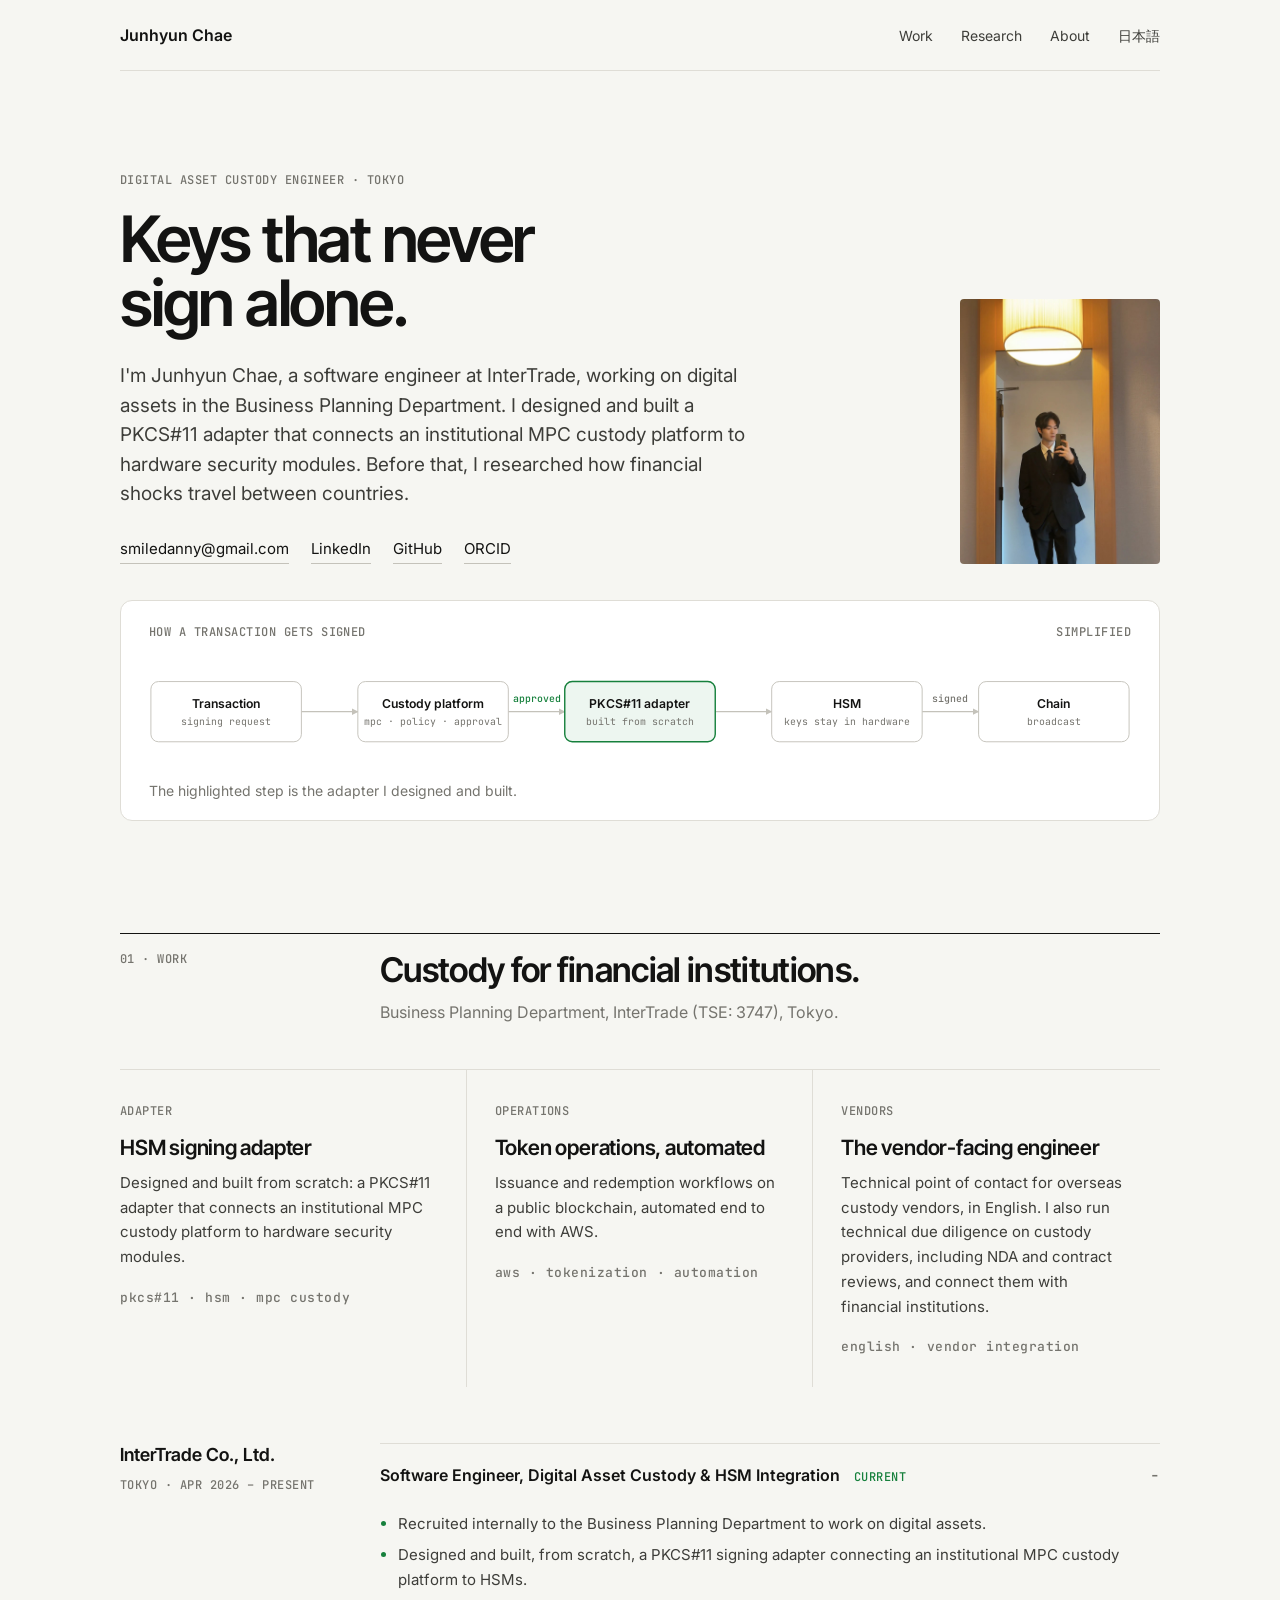
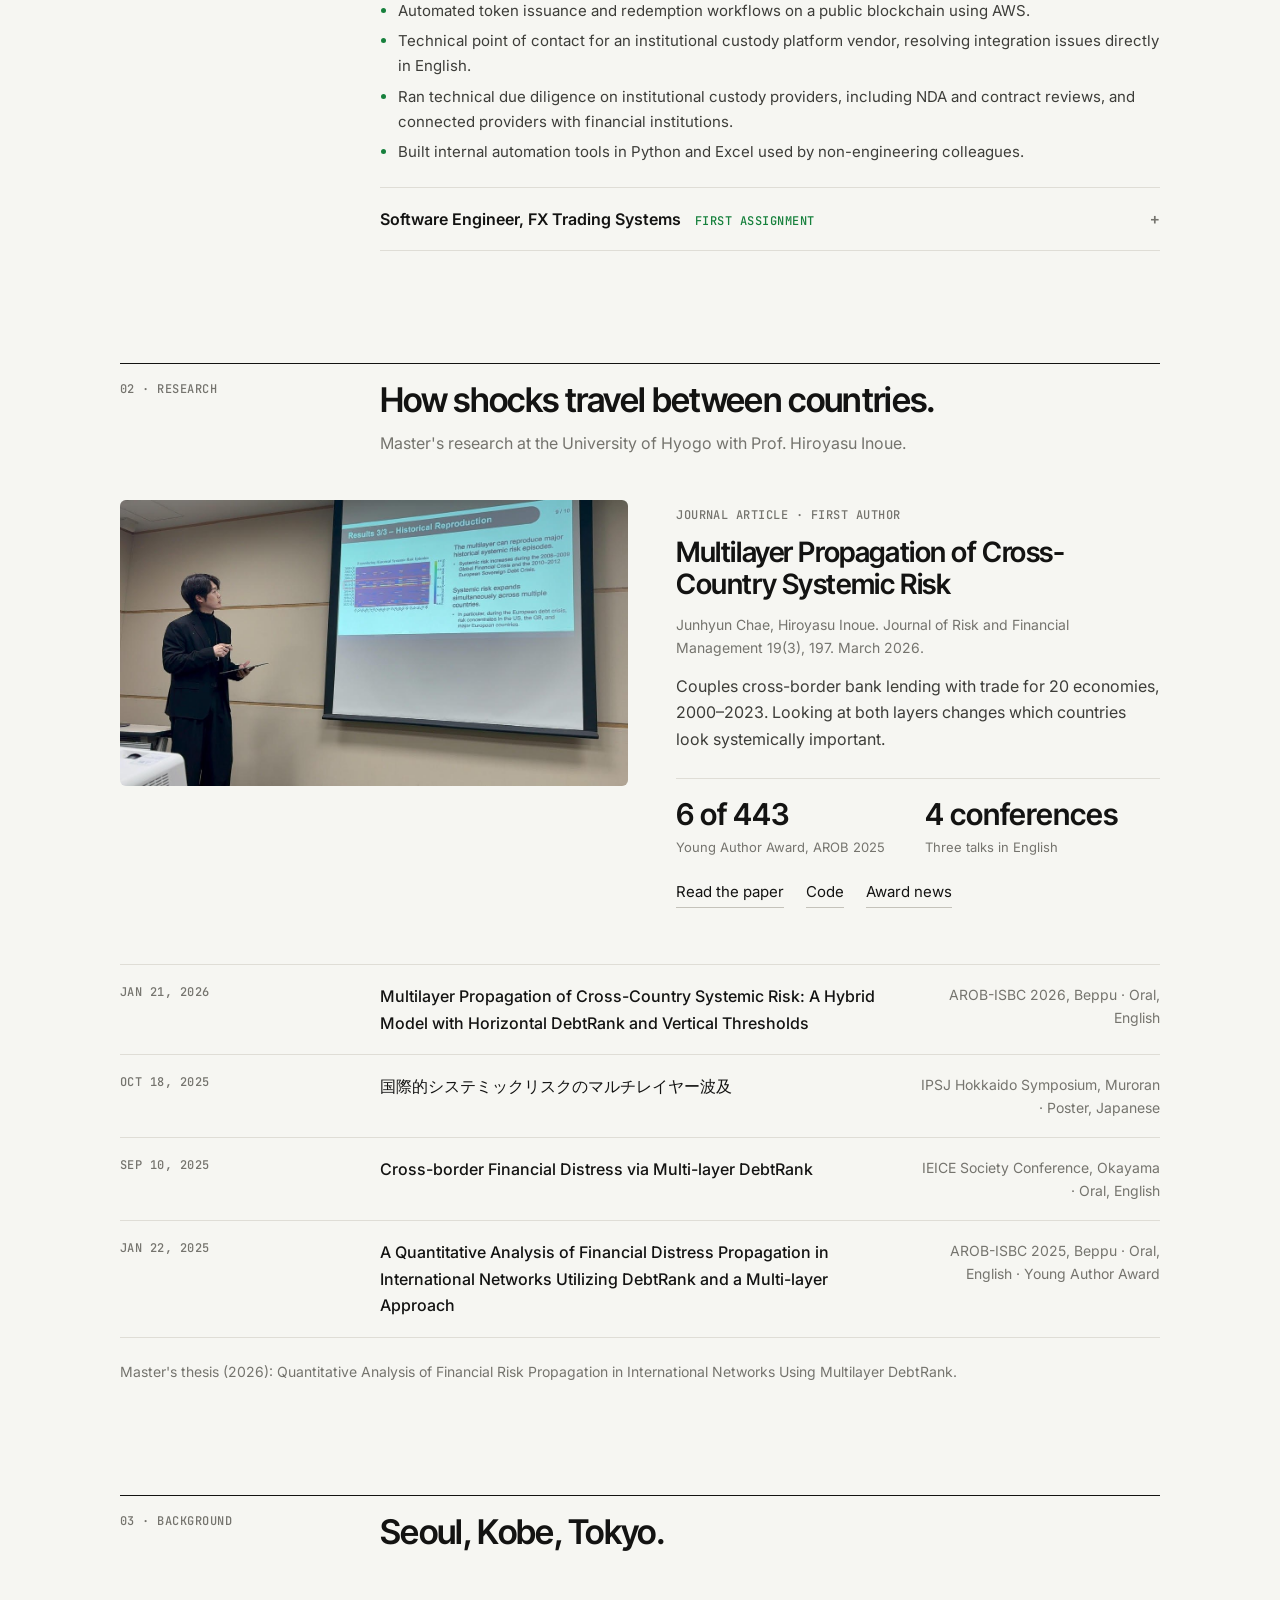
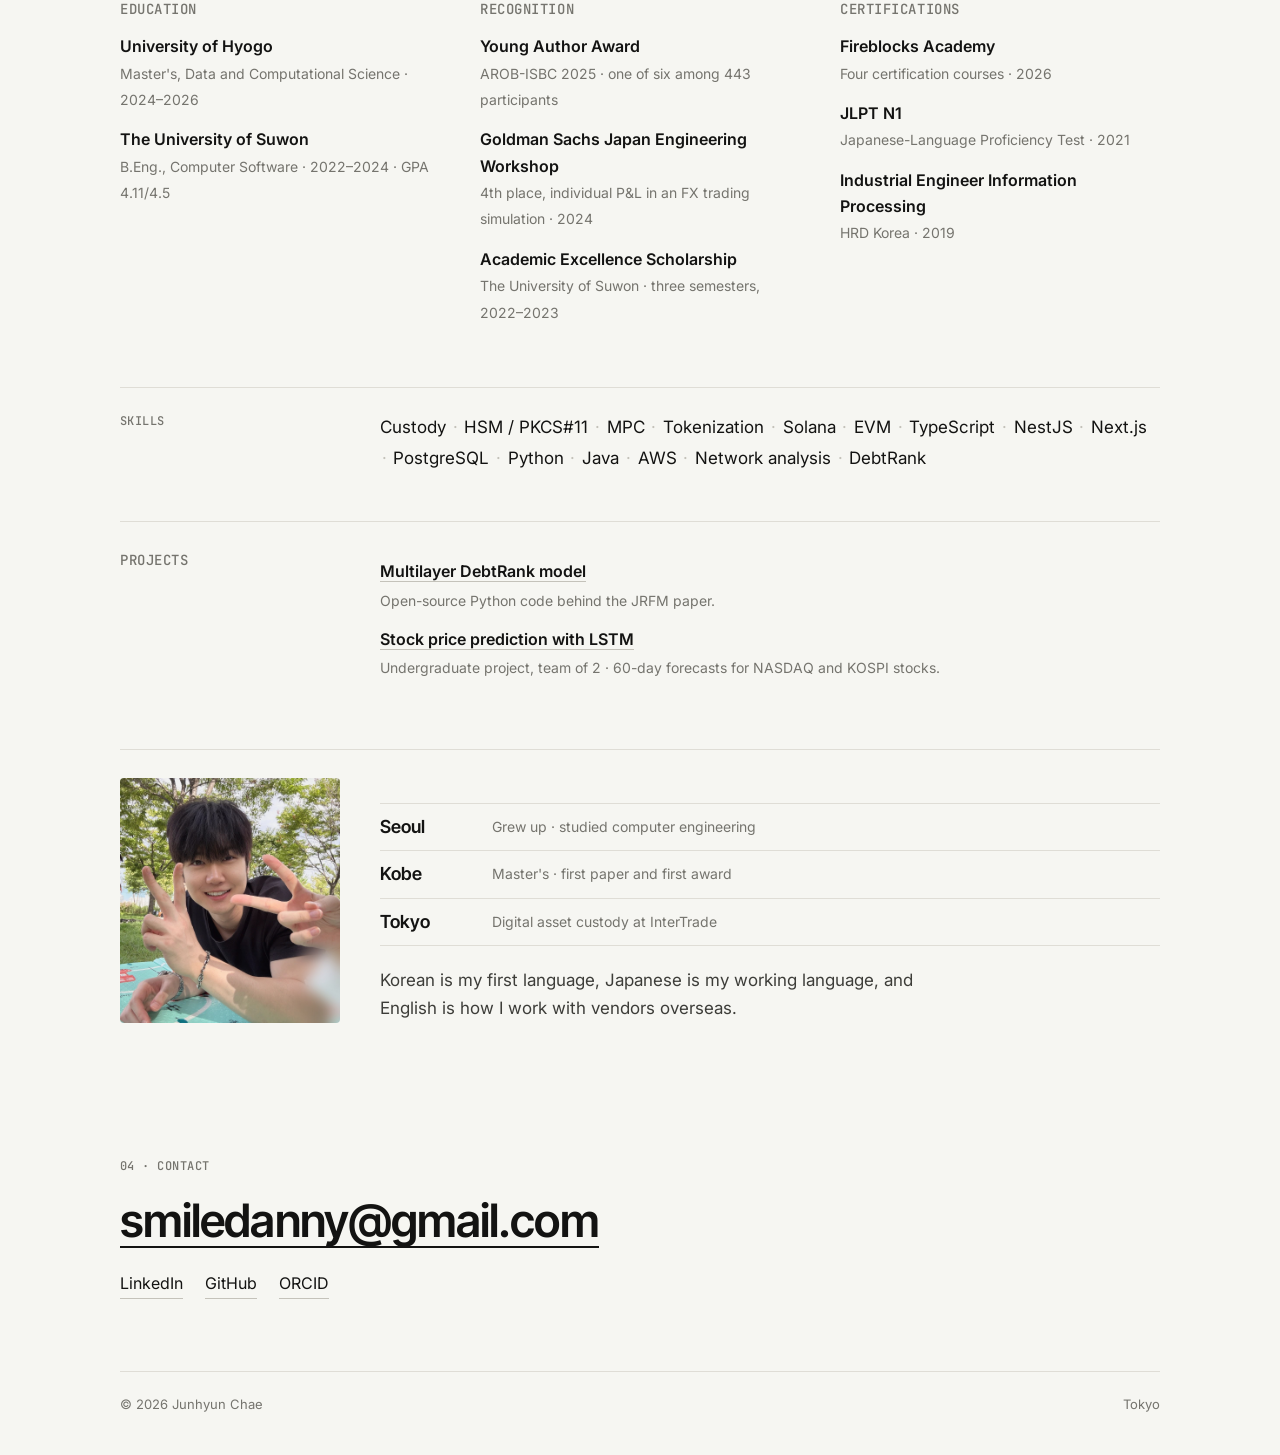
==== commit 2afff954: "Fix department name" ====
--- a/index.html
+++ b/index.html
@@ -58,7 +58,7 @@
         <div>
           <p class="mono">Digital asset custody engineer · Tokyo</p>
           <h1>Keys that never<br>sign alone.</h1>
-          <p class="lede">I'm Junhyun Chae, a software engineer on the digital asset team at InterTrade. I designed and built a PKCS#11 adapter that connects an institutional MPC custody platform to hardware security modules. Before that, I researched how financial shocks travel between countries.</p>
+          <p class="lede">I'm Junhyun Chae, a software engineer at InterTrade, working on digital assets in the Business Planning Department. I designed and built a PKCS#11 adapter that connects an institutional MPC custody platform to hardware security modules. Before that, I researched how financial shocks travel between countries.</p>
           <p class="line-links">
             <a href="mailto:smiledanny@gmail.com">smiledanny@gmail.com</a>
             <a href="https://www.linkedin.com/in/junhyun-chae-654414443/" rel="me">LinkedIn</a>
@@ -163,7 +163,7 @@
           <span class="mono">01 · Work</span>
           <div>
             <h2>Custody for financial institutions.</h2>
-            <p>On the digital asset team at InterTrade (TSE: 3747), Tokyo.</p>
+            <p>Business Planning Department, InterTrade (TSE: 3747), Tokyo.</p>
           </div>
         </div>
 
@@ -197,7 +197,7 @@
             <details open>
               <summary>Software Engineer, Digital Asset Custody &amp; HSM Integration <span class="mono">Current</span></summary>
               <ul>
-                <li>Recruited internally to the digital asset team.</li>
+                <li>Recruited internally to the Business Planning Department to work on digital assets.</li>
                 <li>Designed and built, from scratch, a PKCS#11 signing adapter connecting an institutional MPC custody platform to HSMs.</li>
                 <li>Automated token issuance and redemption workflows on a public blockchain using AWS.</li>
                 <li>Technical point of contact for an institutional custody platform vendor, resolving integration issues directly in English.</li>
